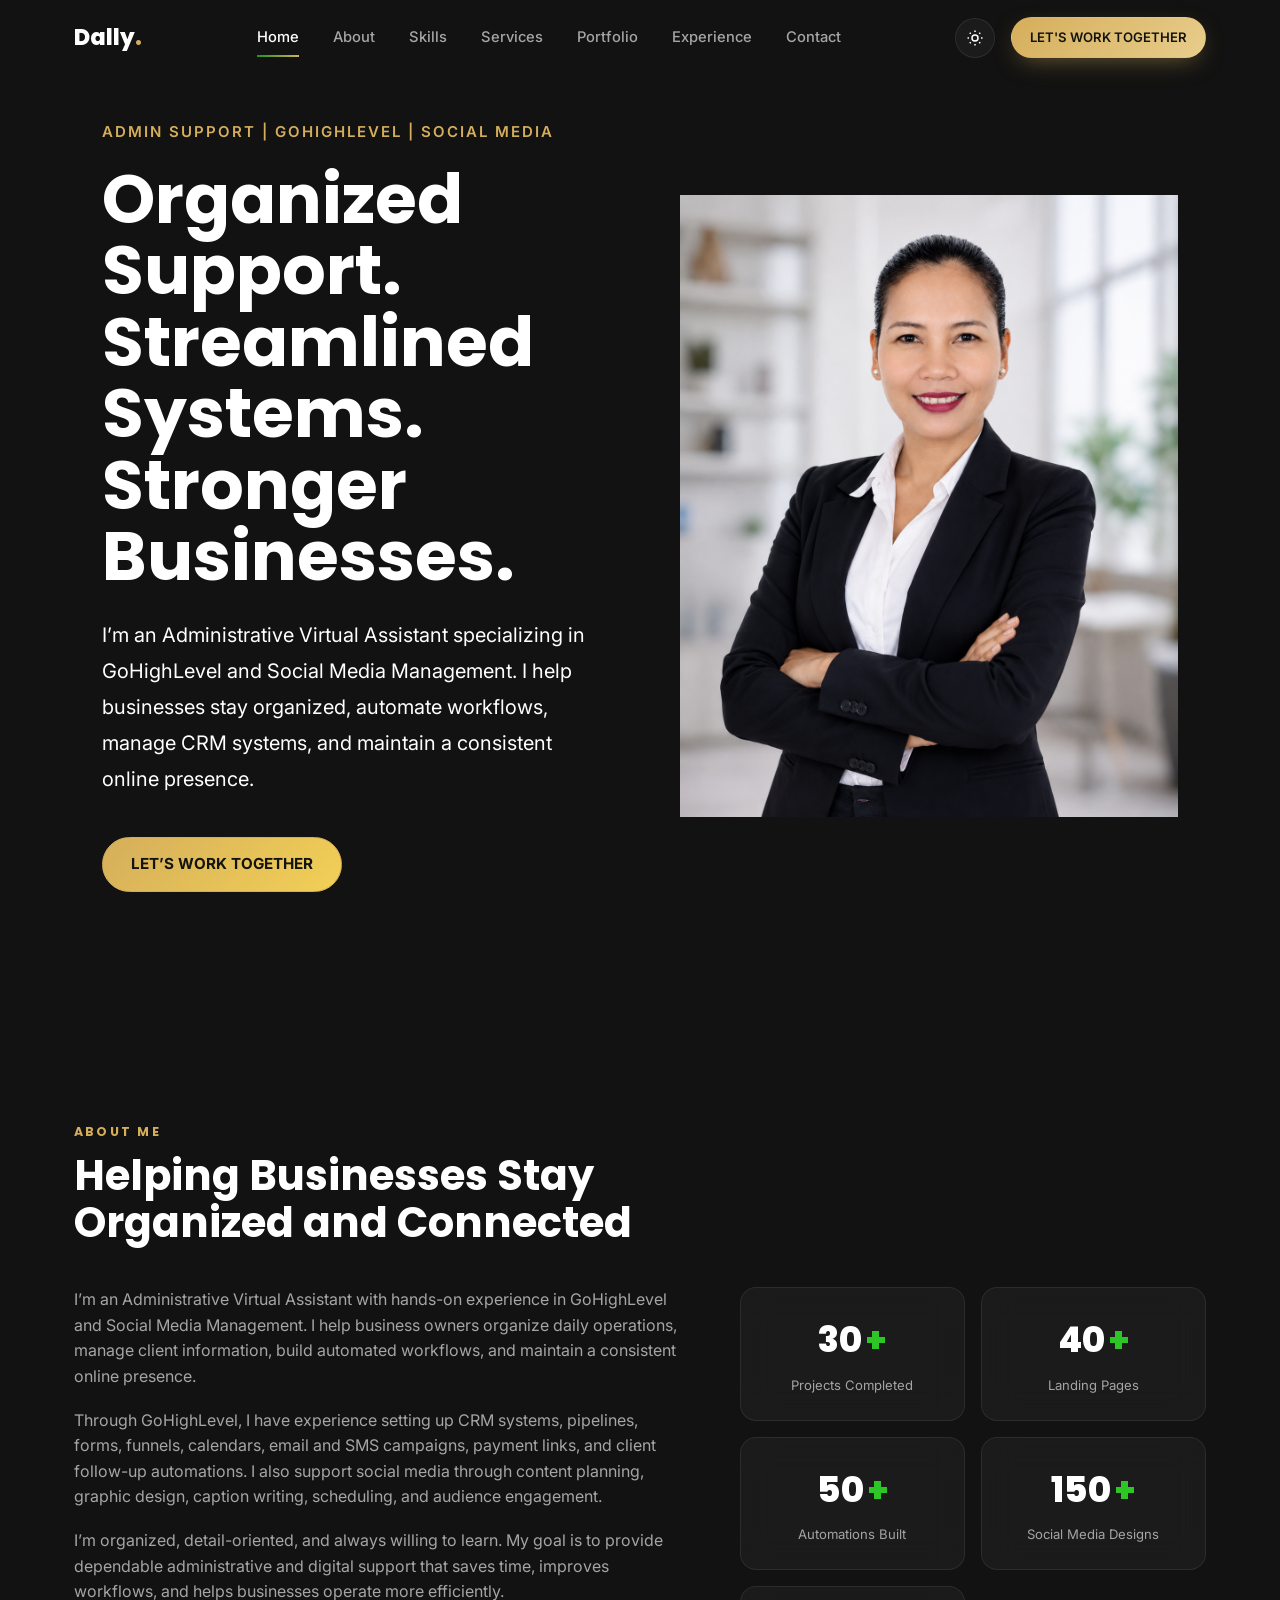
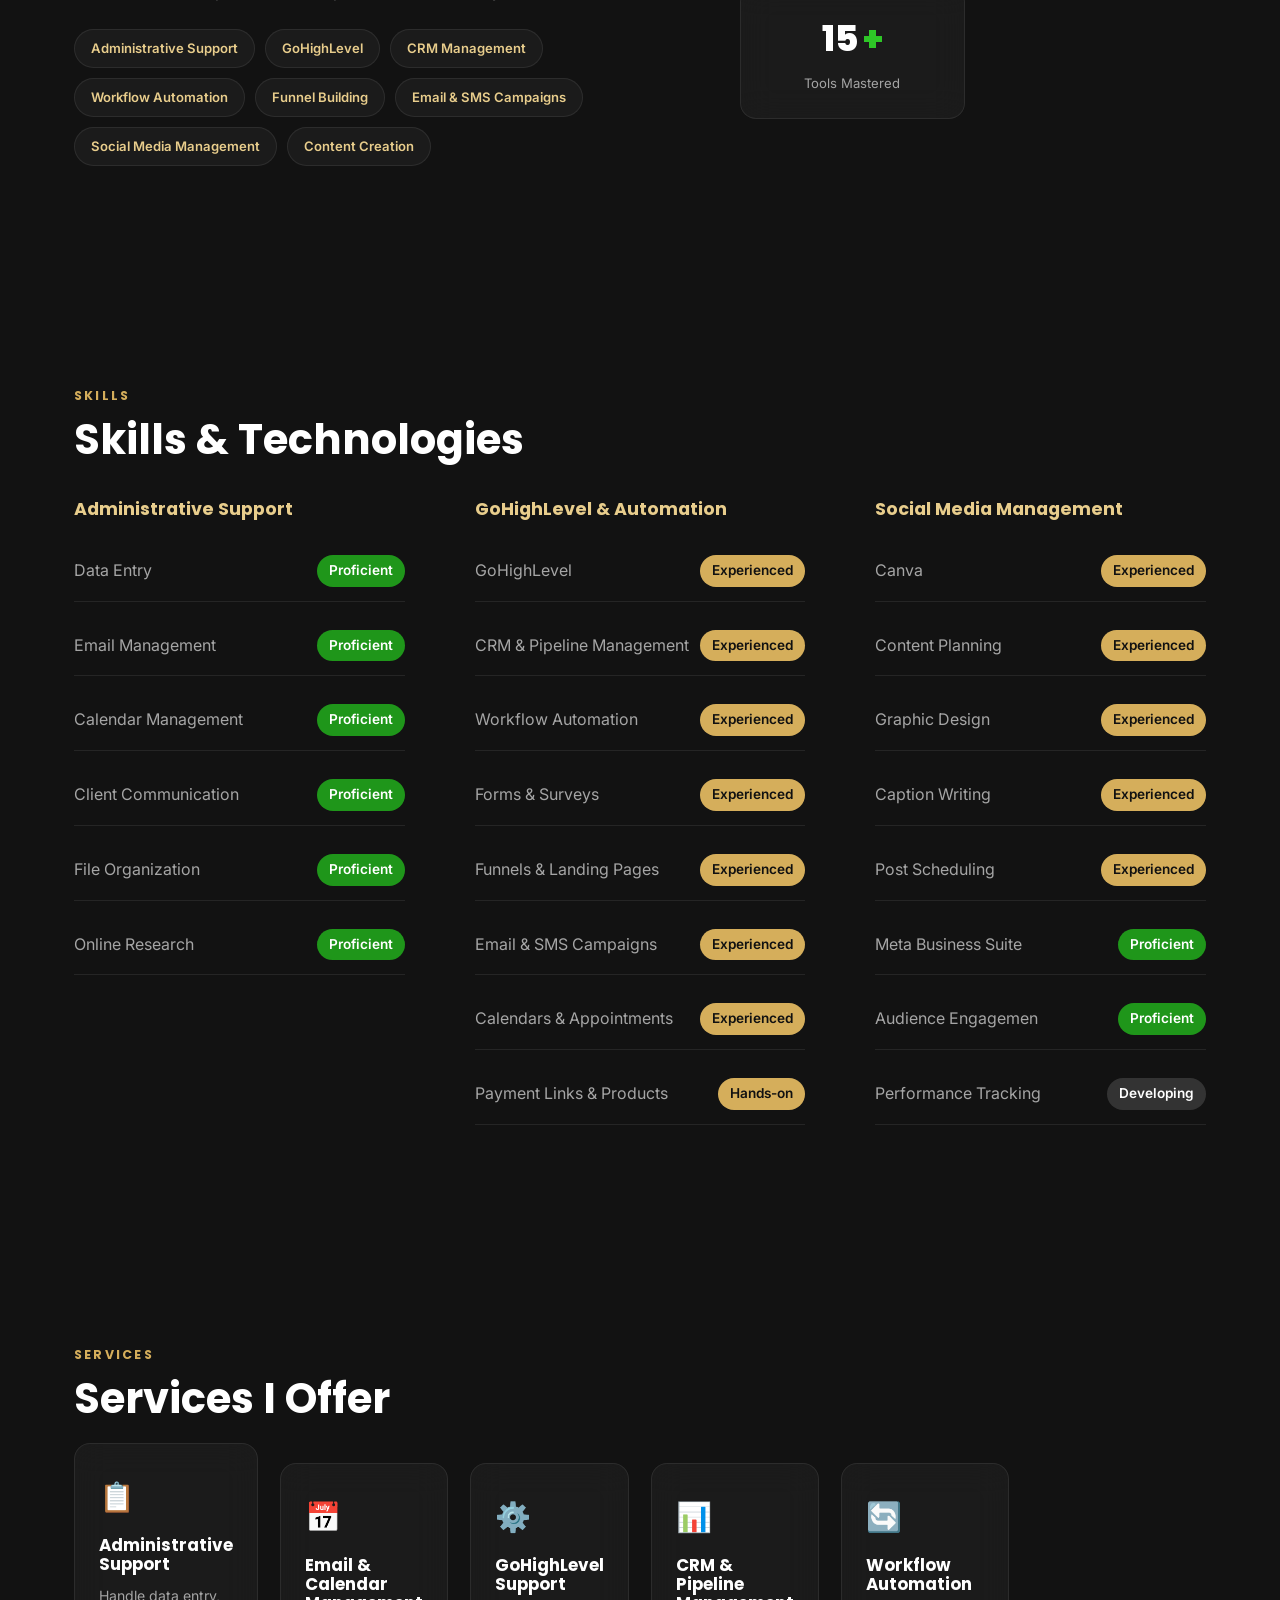
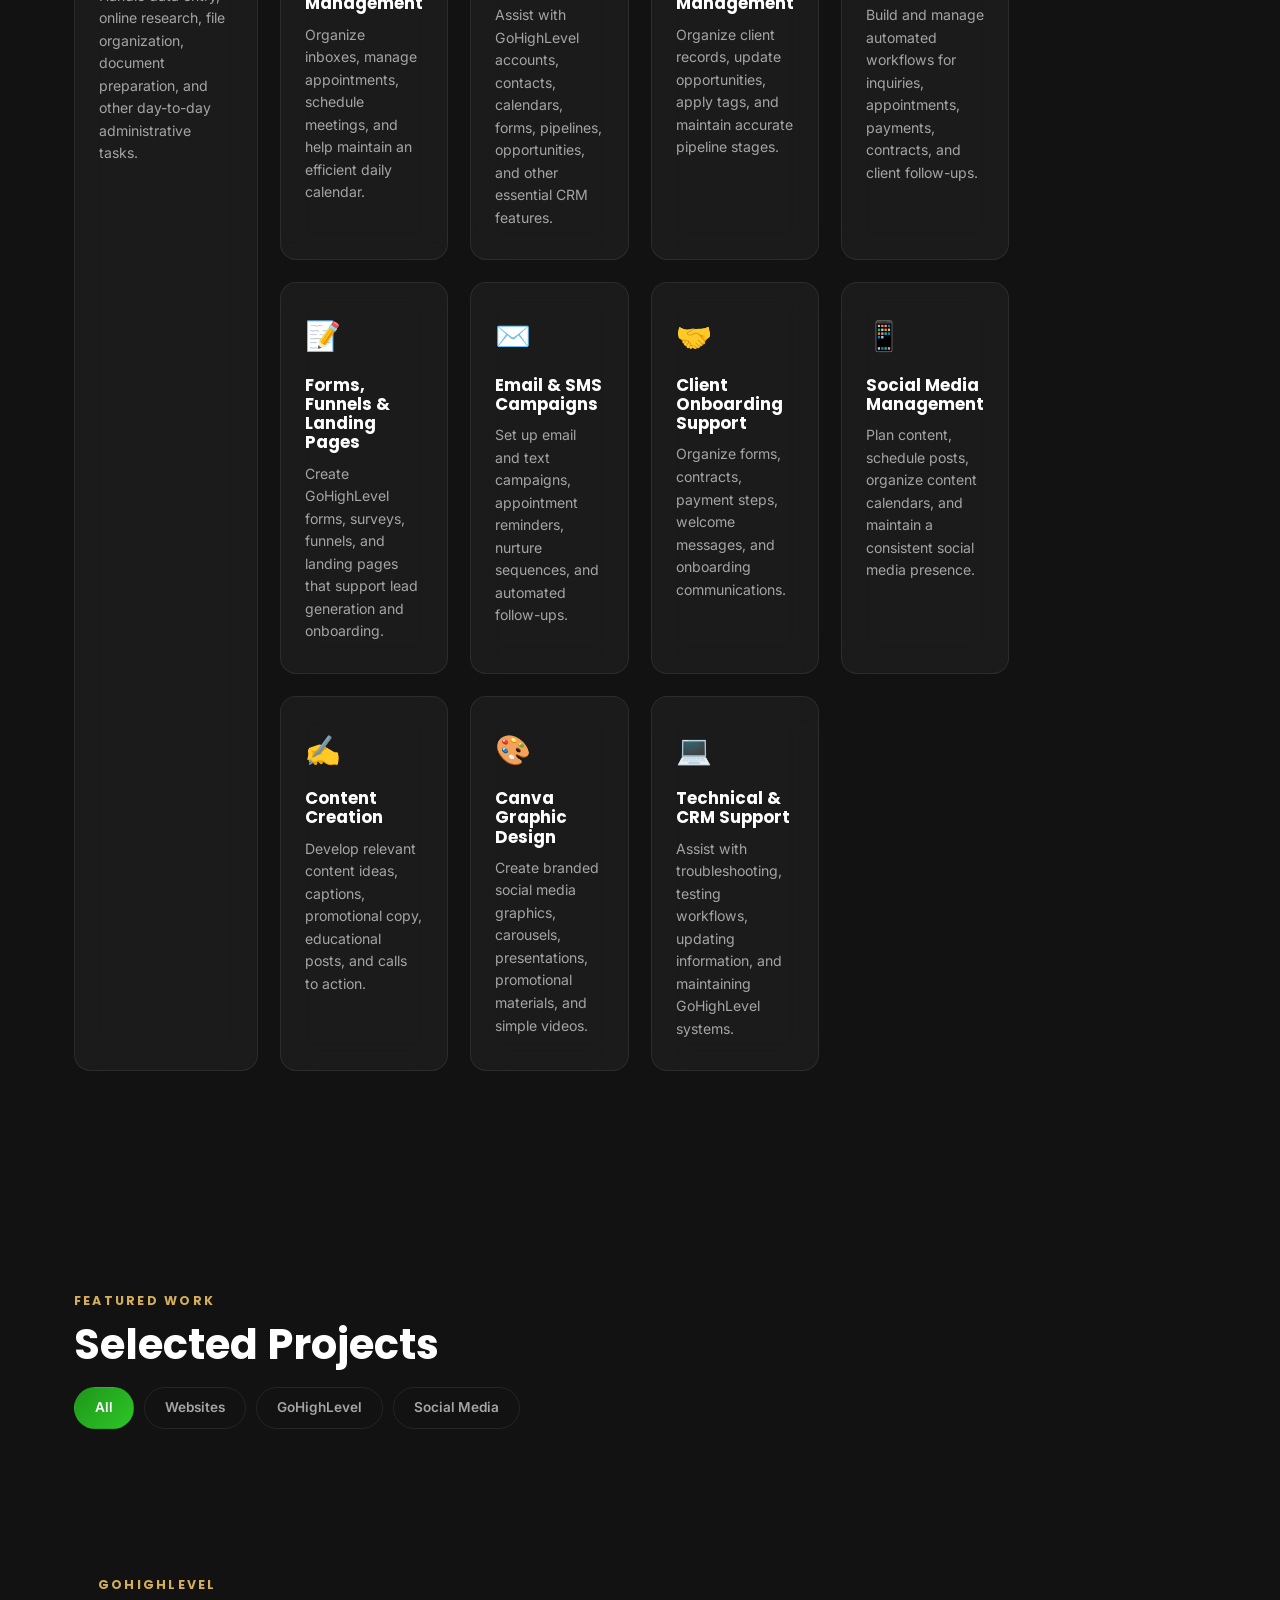
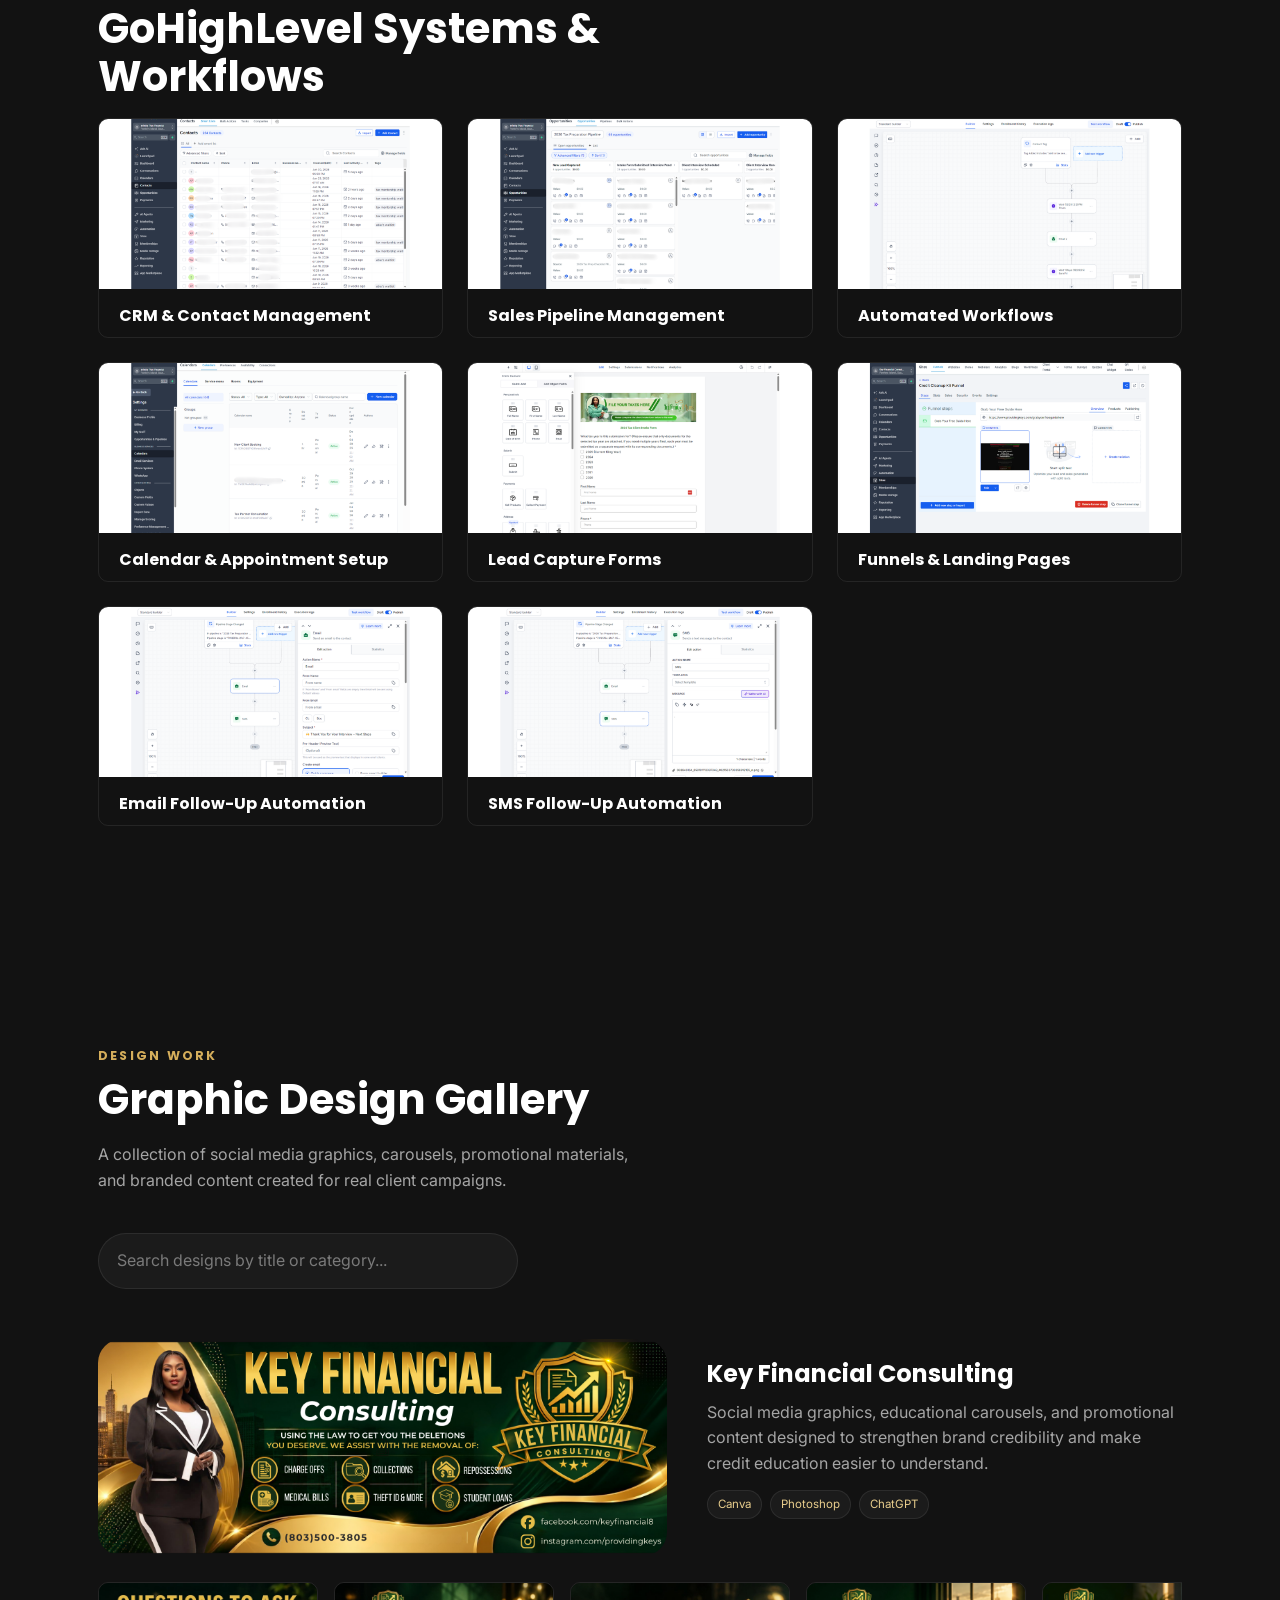
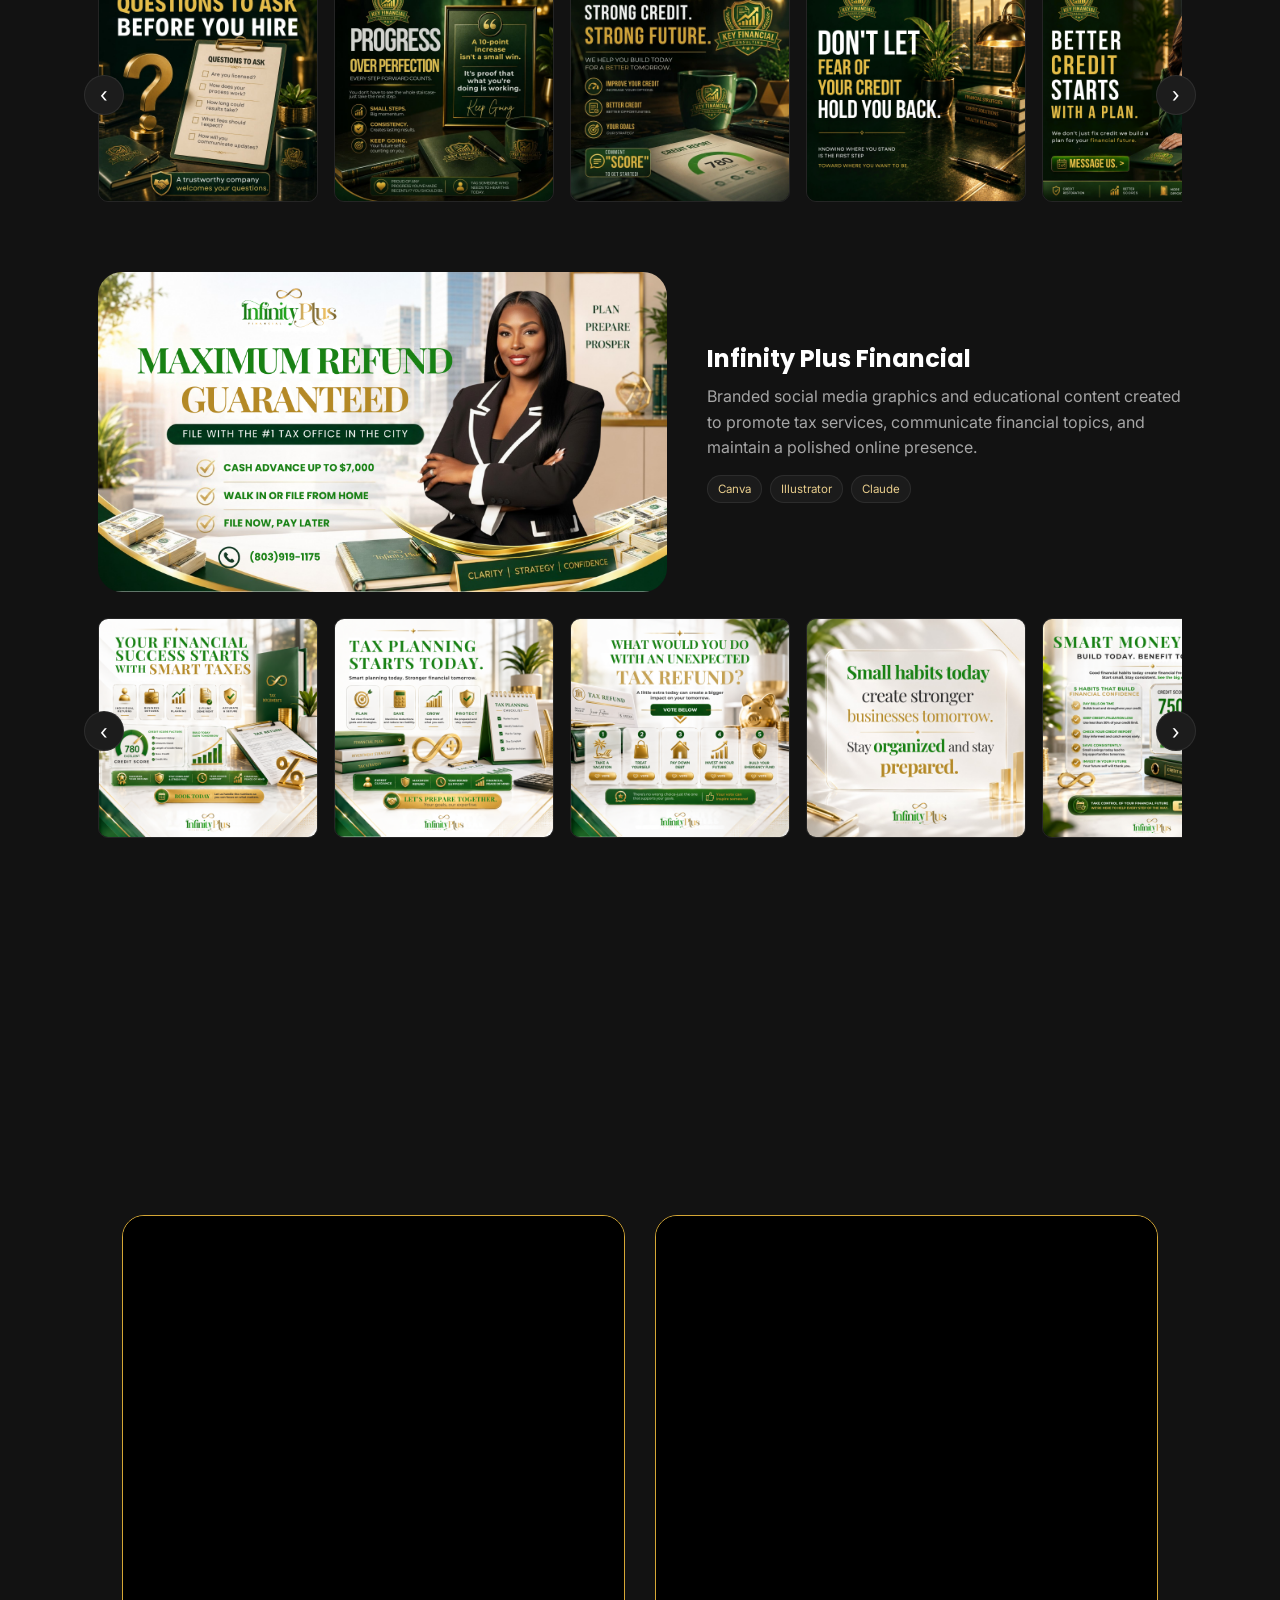
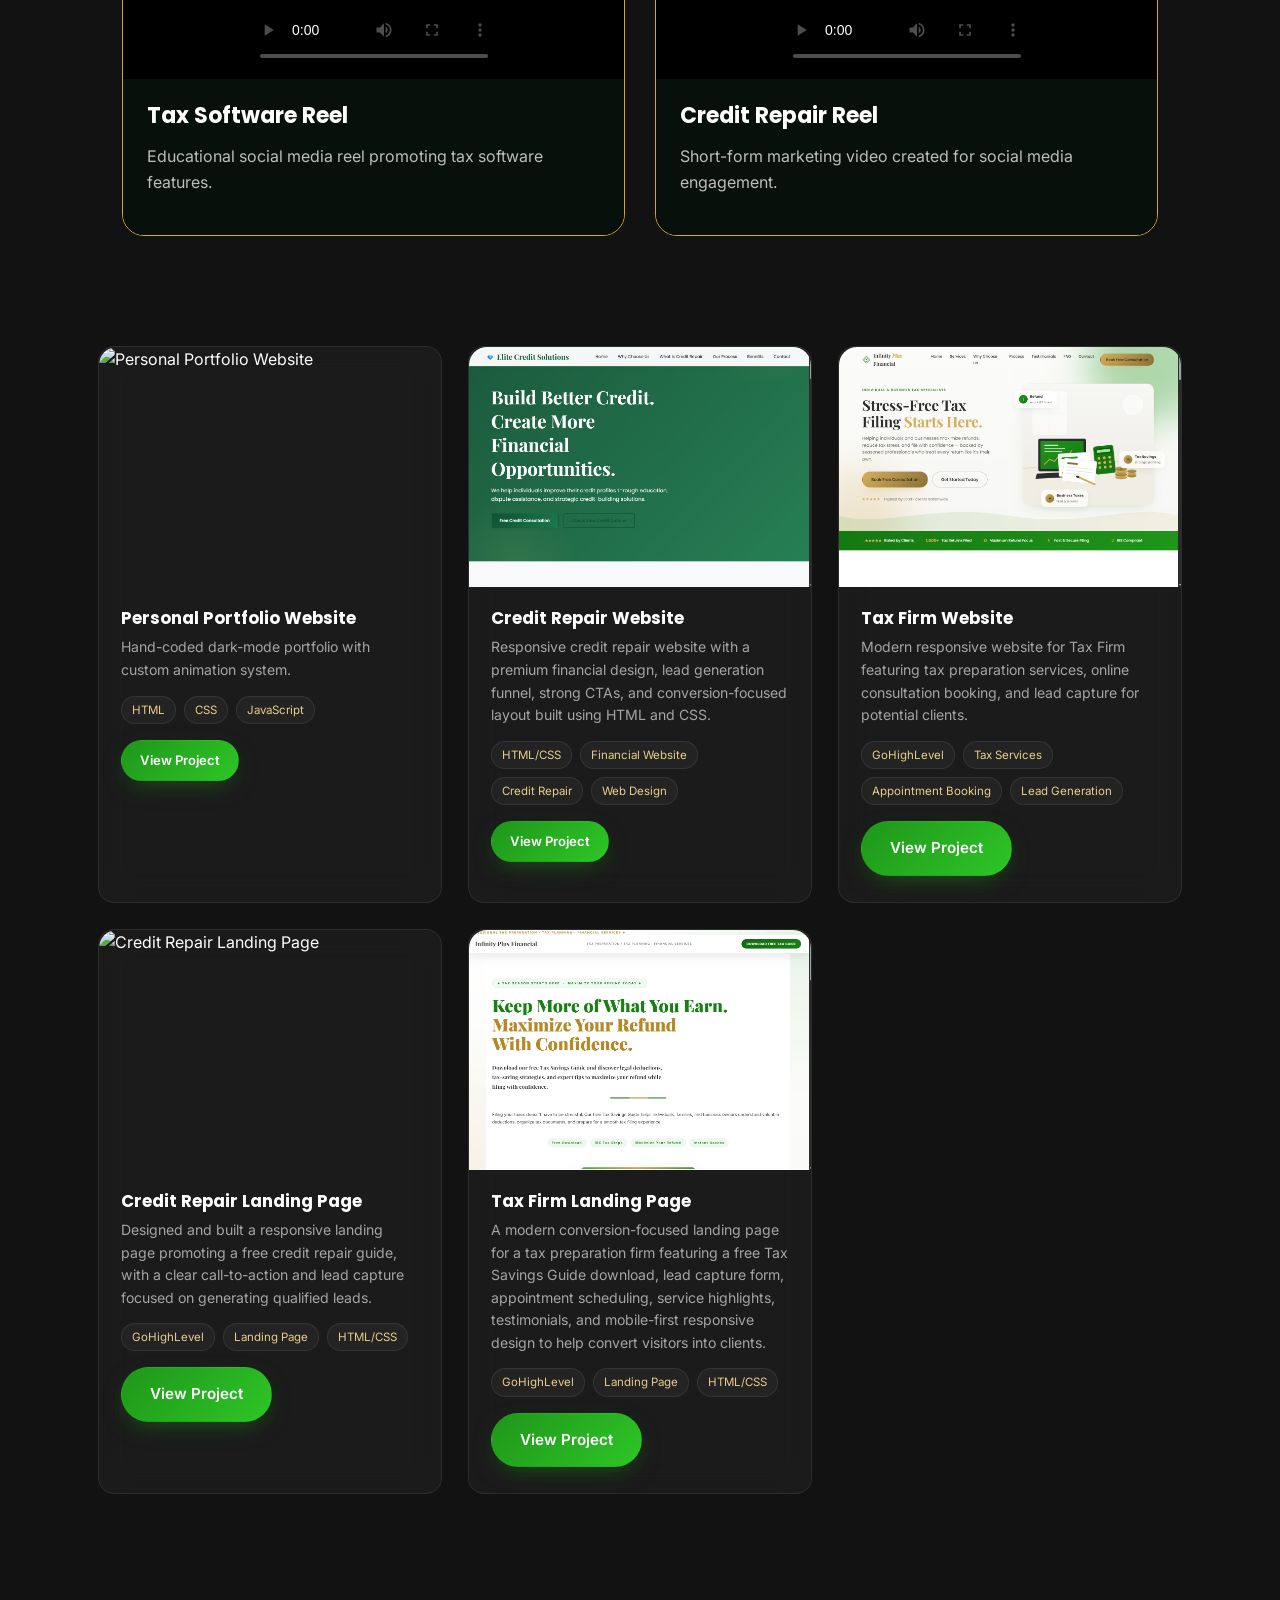
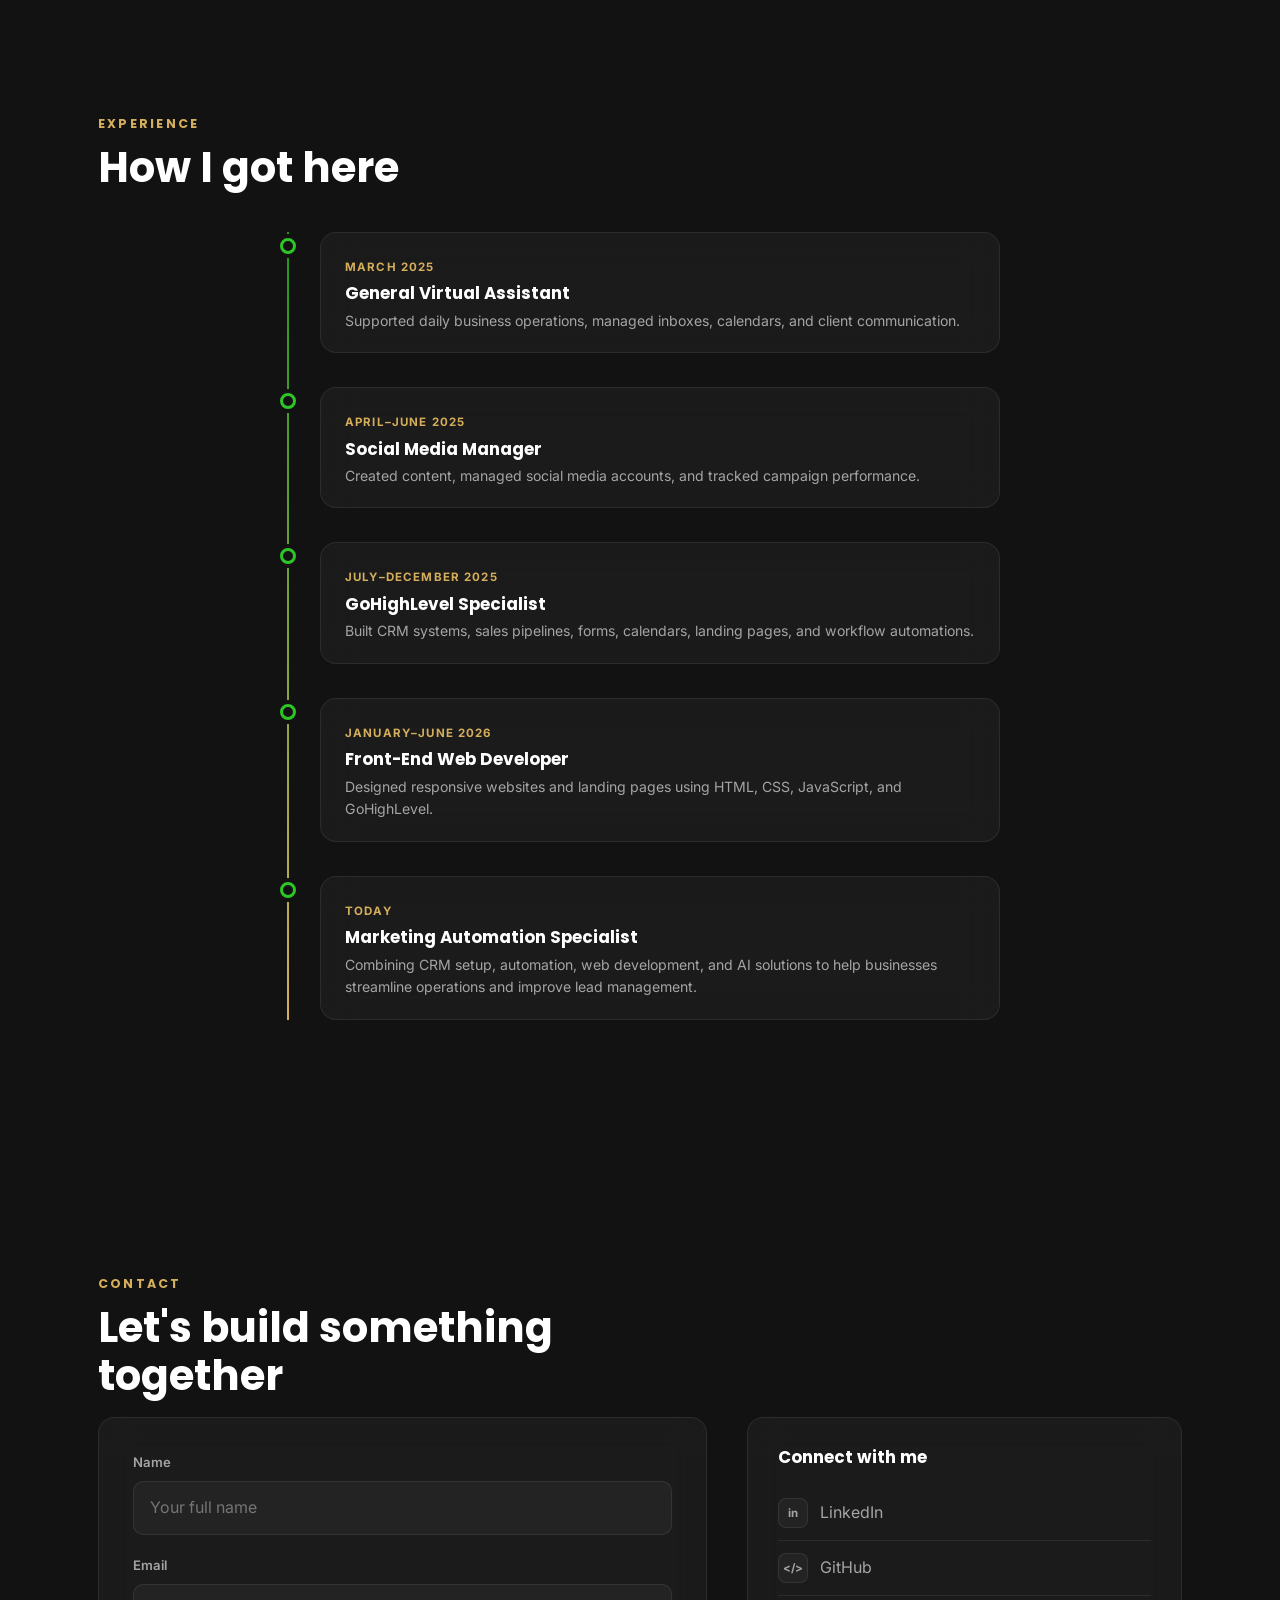
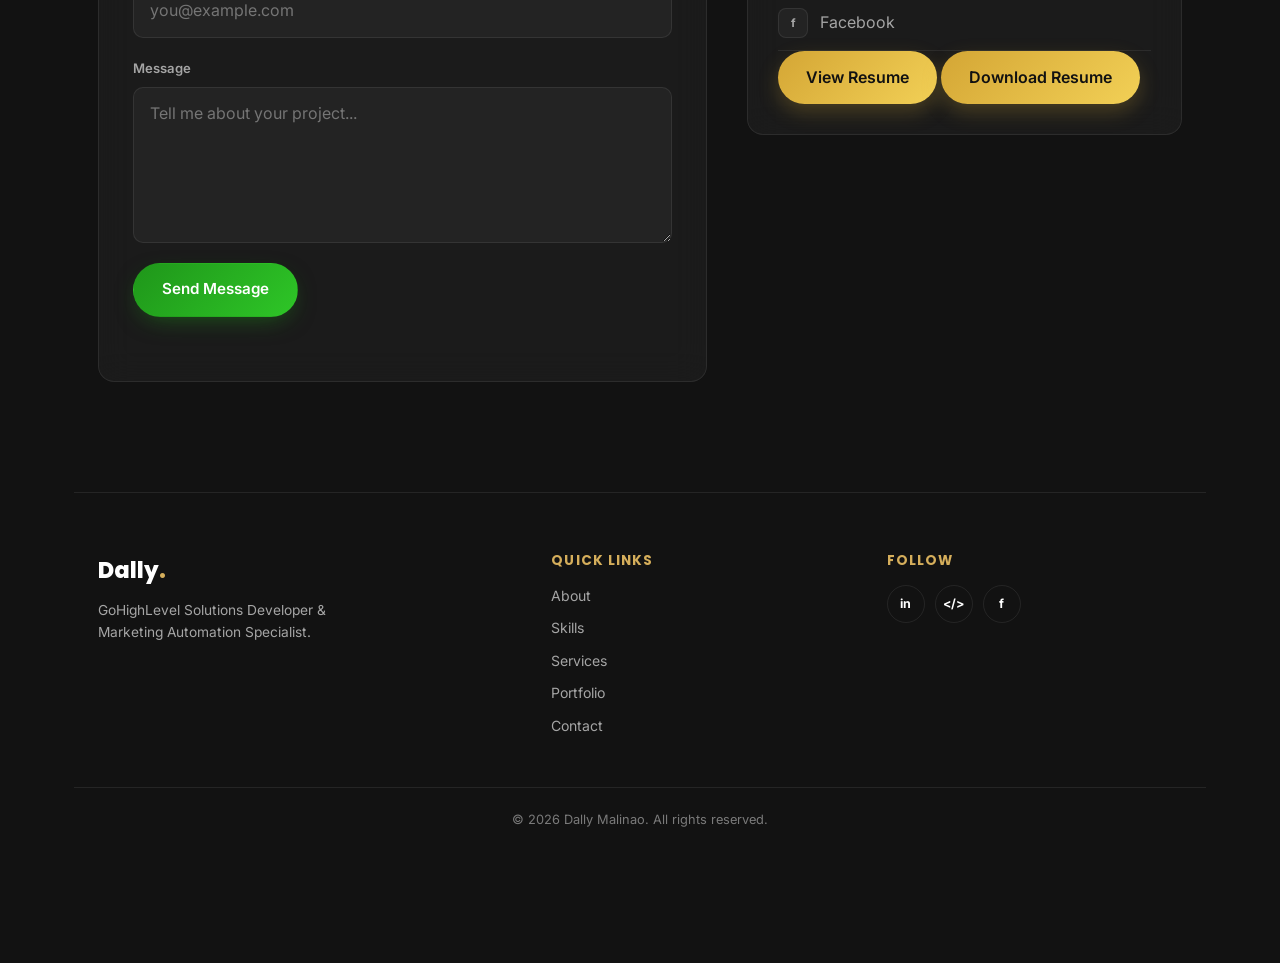
==== index.html @ 0eaddd74 "Update index.html" ====
<!DOCTYPE html>
<html lang="en">
<head>
<meta charset="UTF-8">
<meta name="viewport" content="width=device-width, initial-scale=1.0">
<title>Dally Malinao — GoHighLevel Solutions Developer &amp; Marketing Automation Specialist</title>
<meta name="description" content="Dally Malinao is a GoHighLevel Solutions Developer, Marketing Automation Specialist, and Front-End Web Developer helping businesses automate, scale, and grow.">
<meta name="theme-color" content="#121212">

<!-- Fonts -->
<link rel="preconnect" href="https://fonts.googleapis.com">
<link rel="preconnect" href="https://fonts.gstatic.com" crossorigin>
<link href="https://fonts.googleapis.com/css2?family=Poppins:wght@600;700;800&family=Inter:wght@400;500;600;700&display=swap" rel="stylesheet">

<link rel="stylesheet" href="style.css">
</head>
<body>

<!-- Scroll progress bar -->
<div class="scroll-progress" id="scrollProgress"></div>

<!-- ============ NAVBAR ============ -->
<header class="navbar" id="navbar">
  <div class="navbar__inner">
    <a href="#home" class="navbar__logo">Dally<span>.</span></a>

    <nav class="navbar__nav" id="navMenu">
      <a href="#home" class="nav-link active" data-section="home">Home</a>
      <a href="#about" class="nav-link" data-section="about">About</a>
      <a href="#skills" class="nav-link" data-section="skills">Skills</a>
      <a href="#services" class="nav-link" data-section="services">Services</a>
      <a href="#portfolio" class="nav-link" data-section="portfolio">Portfolio</a>
      <a href="#experience" class="nav-link" data-section="experience">Experience</a>
      <a href="#contact" class="nav-link" data-section="contact">Contact</a>
    </nav>

    <div class="navbar__actions">
      <button class="theme-toggle" id="themeToggle" aria-label="Toggle light and dark mode">
        <svg class="icon-sun" viewBox="0 0 24 24" fill="none" stroke="currentColor" stroke-width="2"><circle cx="12" cy="12" r="4"/><path d="M12 2v2M12 20v2M4.93 4.93l1.41 1.41M17.66 17.66l1.41 1.41M2 12h2M20 12h2M6.34 17.66l-1.41 1.41M19.07 4.93l-1.41 1.41"/></svg>
        <svg class="icon-moon" viewBox="0 0 24 24" fill="none" stroke="currentColor" stroke-width="2"><path d="M21 12.79A9 9 0 1 1 11.21 3 7 7 0 0 0 21 12.79z"/></svg>
      </button>
      <a href="#contact" class="btn btn--gold btn--sm">LET'S WORK TOGETHER</a>
      <button class="hamburger" id="hamburger" aria-label="Open menu">
        <span></span><span></span><span></span>
      </button>
    </div>
  </div>
</header>

<!-- ============ HERO ============ -->
<section class="hero" id="home">

    <div class="hero-content">

        <!-- LEFT -->
        <div class="hero-text">

            <span class="hero-tag">
                ADMIN SUPPORT | GOHIGHLEVEL | SOCIAL MEDIA
            </span>

            <h1>
                Organized Support.<br>
                Streamlined Systems.<br>
                <span class="gold">Stronger Businesses.</span>
            </h1>

            <p>
                I’m an Administrative Virtual Assistant specializing in GoHighLevel and Social Media Management. I help businesses stay organized, automate workflows, manage CRM systems, and maintain a consistent online presence.
            </p>

            <a href="#contact" class="btn btn-gold">LET’S WORK TOGETHER</a>

        </div>

        <!-- RIGHT -->
        <div class="hero-image">

            <img src="my photo.png" alt="Dally Malinao">

        </div>

    </div>

</section>

<!-- ============ ABOUT ============ -->
<section class="about" id="about">
  <div class="container">
    <p class="section-eyebrow reveal-up">About Me</p>
    <h2 class="section-title reveal-up">Helping Businesses Stay
Organized and Connected</h2>

    <div class="about__grid">
      <div class="about__text reveal-up">
        <p>I’m an Administrative Virtual Assistant with hands-on experience in GoHighLevel and Social Media Management. I help business owners organize daily operations, manage client information, build automated workflows, and maintain a consistent online presence.</p>
        <p>Through GoHighLevel, I have experience setting up CRM systems, pipelines, forms, funnels, calendars, email and SMS campaigns, payment links, and client follow-up automations. I also support social media through content planning, graphic design, caption writing, scheduling, and audience engagement.</p>
        <p>I’m organized, detail-oriented, and always willing to learn. My goal is to provide dependable administrative and digital support that saves time, improves workflows, and helps businesses operate more efficiently.</p>

        <ul class="about__chips">
          <li>Administrative Support</li>
          <li>GoHighLevel</li>
          <li>CRM Management</li>
          <li>Workflow Automation</li>
          <li>Funnel Building</li>
          <li>Email & SMS Campaigns</li>
          <li>Social Media Management</li>
          <li>Content Creation</li>
        </ul>
      </div>

      <div class="about__stats reveal-up">
        <div class="stat-card glass">
          <span class="stat-num" data-count="30">0</span>
          <span class="stat-suffix">+</span>
          <p class="stat-label">Projects Completed</p>
        </div>
        <div class="stat-card glass">
          <span class="stat-num" data-count="40">0</span>
          <span class="stat-suffix">+</span>
          <p class="stat-label">Landing Pages</p>
        </div>
        <div class="stat-card glass">
          <span class="stat-num" data-count="50">0</span>
          <span class="stat-suffix">+</span>
          <p class="stat-label">Automations Built</p>
        </div>
        <div class="stat-card glass">
          <span class="stat-num" data-count="150">0</span>
          <span class="stat-suffix">+</span>
          <p class="stat-label">Social Media Designs</p>
        </div>
        <div class="stat-card glass">
          <span class="stat-num" data-count="15">0</span>
          <span class="stat-suffix">+</span>
          <p class="stat-label">Tools Mastered</p>
        </div>
      </div>
    </div>
  </div>
</section>

<!-- ============ SKILLS ============ -->
<section class="skills" id="skills">
  <div class="container">
    <p class="section-eyebrow reveal-up">Skills</p>
    <h2 class="section-title reveal-up">Skills & Technologies</h2>

    <div class="skills__columns">

    <div class="skills__col reveal-up">
    <h3 class="skills__col-title">Administrative Support</h3>

    <div class="skill-bars">

        <div class="skill-item">
            <span>Data Entry</span>
            <span class="skill-level advanced">Proficient</span>
        </div>

        <div class="skill-item">
            <span>Email Management</span>
            <span class="skill-level advanced">Proficient</span>
        </div>

        <div class="skill-item">
            <span>Calendar Management</span>
            <span class="skill-level advanced">Proficient</span>
        </div>

        <div class="skill-item">
            <span>Client Communication</span>
            <span class="skill-level advanced">Proficient</span>
        </div>

        <div class="skill-item">
            <span>File Organization</span>
            <span class="skill-level advanced">Proficient</span>
        </div>

        <div class="skill-item">
            <span>Online Research</span>
            <span class="skill-level advanced">Proficient</span>
        </div>

    </div>
</div>


      <div class="skills__col reveal-up">
    <h3 class="skills__col-title">GoHighLevel &amp; Automation</h3>

    <div class="skill-bars">

        <div class="skill-item">
            <span>GoHighLevel</span>
            <span class="skill-level intermediate">Experienced</span>
        </div>

        <div class="skill-item">
            <span>CRM & Pipeline Management</span>
            <span class="skill-level intermediate">Experienced</span>
        </div>

        <div class="skill-item">
            <span>Workflow Automation</span>
            <span class="skill-level intermediate">Experienced</span>
        </div>

        <div class="skill-item">
            <span>Forms & Surveys</span>
            <span class="skill-level intermediate">Experienced</span>
        </div>

        <div class="skill-item">
            <span>Funnels & Landing Pages</span>
            <span class="skill-level intermediate">Experienced</span>
        </div>

        <div class="skill-item">
            <span>Email & SMS Campaigns</span>
            <span class="skill-level intermediate">Experienced</span>
        </div>
      <div class="skill-item">
            <span>Calendars & Appointments</span>
            <span class="skill-level intermediate">Experienced</span>
        </div>
      <div class="skill-item">
            <span>Payment Links & Products</span>
            <span class="skill-level intermediate">Hands-on</span>
        </div>

    </div>
</div>

      <div class="skills__col reveal-up">
    <h3 class="skills__col-title">Social Media Management</h3>

    <div class="skill-bars">

        <div class="skill-item">
            <span>Canva</span>
            <span class="skill-level intermediate">Experienced</span>
        </div>

        <div class="skill-item">
            <span>Content Planning</span>
            <span class="skill-level intermediate">Experienced</span>
        </div>

        <div class="skill-item">
            <span>Graphic Design</span>
            <span class="skill-level intermediate">Experienced</span>
        </div>

        <div class="skill-item">
            <span>Caption Writing</span>
            <span class="skill-level intermediate">Experienced</span>
        </div>
      <div class="skill-item">
            <span>Post Scheduling</span>
            <span class="skill-level intermediate">Experienced</span>
        </div>
      <div class="skill-item">
            <span>Meta Business Suite</span>
            <span class="skill-level advanced">Proficient</span>
        </div>
      <div class="skill-item">
            <span>Audience Engagemen</span>
            <span class="skill-level advanced">Proficient</span>
        </div>
      <div class="skill-item">
            <span>Performance Tracking</span>
            <span class="skill-level learning">Developing</span>
        </div>

    </div>
</div>
</section>

<!-- ============ SERVICES ============ -->
<section class="services" id="services">
  <div class="container">
    <p class="section-eyebrow reveal-up">Services</p>
    <h2 class="section-title reveal-up">Services I Offer</h2>

    <div class="services__grid">
      <div class="service-card glass reveal-up">
        <div class="service-card__icon">📋</div>
        <h3>Administrative Support</h3>
        <p>Handle data entry, online research, file organization, document preparation, and other day-to-day administrative tasks.</p>
      </div>
      <div class="services__grid">
      <div class="service-card glass reveal-up">
        <div class="service-card__icon">📅</div>
        <h3>Email & Calendar Management</h3>
        <p>Organize inboxes, manage appointments, schedule meetings, and help maintain an efficient daily calendar.</p>
      </div>
      <div class="service-card glass reveal-up">
        <div class="service-card__icon">⚙️</div>
        <h3>GoHighLevel Support</h3>
        <p>Assist with GoHighLevel accounts, contacts, calendars, forms, pipelines, opportunities, and other essential CRM features.</p>
      </div>
      <div class="service-card glass reveal-up">
        <div class="service-card__icon">📊</div>
        <h3>CRM & Pipeline Management</h3>
        <p>Organize client records, update opportunities, apply tags, and maintain accurate pipeline stages.</p>
      </div>
      <div class="service-card glass reveal-up">
        <div class="service-card__icon">🔄</div>
        <h3>Workflow Automation</h3>
        <p>Build and manage automated workflows for inquiries, appointments, payments, contracts, and client follow-ups.</p>
      </div>
      <div class="service-card glass reveal-up">
        <div class="service-card__icon">📝</div>
        <h3>Forms, Funnels & Landing Pages</h3>
        <p>Create GoHighLevel forms, surveys, funnels, and landing pages that support lead generation and onboarding.</p>
      </div>
      <div class="service-card glass reveal-up">
        <div class="service-card__icon">✉️</div>
        <h3>Email & SMS Campaigns</h3>
        <p>Set up email and text campaigns, appointment reminders, nurture sequences, and automated follow-ups.</p>
      </div>
      <div class="service-card glass reveal-up">
        <div class="service-card__icon">🤝</div>
        <h3>Client Onboarding Support</h3>
        <p>Organize forms, contracts, payment steps, welcome messages, and onboarding communications.</p>
      </div>
      <div class="service-card glass reveal-up">
        <div class="service-card__icon">📱</div>
        <h3>Social Media Management</h3>
        <p>Plan content, schedule posts, organize content calendars, and maintain a consistent social media presence.</p>
      </div>
      <div class="service-card glass reveal-up">
        <div class="service-card__icon">✍️</div>
        <h3>Content Creation</h3>
        <p>Develop relevant content ideas, captions, promotional copy, educational posts, and calls to action.</p>
      </div>
      <div class="service-card glass reveal-up">
        <div class="service-card__icon">🎨</div>
        <h3>Canva Graphic Design</h3>
        <p>Create branded social media graphics, carousels, presentations, promotional materials, and simple videos.</p>
      </div>
      <div class="service-card glass reveal-up">
        <div class="service-card__icon">💻</div>
        <h3>Technical & CRM Support</h3>
        <p>Assist with troubleshooting, testing workflows, updating information, and maintaining GoHighLevel systems.</p>
      </div>
  
    </div>
  </div>
</section>

<!-- ============ FEATURED PORTFOLIO ============ -->
<section class="portfolio" id="portfolio">
  <div class="container">
    <p class="section-eyebrow reveal-up">Featured Work</p>
    <h2 class="section-title reveal-up">Selected Projects</h2>

    <div class="portfolio__filters reveal-up">
    <button class="filter-btn active"
            onclick="document.getElementById('portfolio').scrollIntoView({ behavior: 'smooth' })">
        All
    </button>

    <button class="filter-btn"
            onclick="document.getElementById('website-projects').scrollIntoView({ behavior: 'smooth' })">
        Websites
    </button>

    <button class="filter-btn"
            onclick="document.getElementById('ghl-projects').scrollIntoView({ behavior: 'smooth' })">
        GoHighLevel
    </button>

    <button class="filter-btn"
            onclick="document.getElementById('social-media-projects').scrollIntoView({ behavior: 'smooth' })">
        Social Media
    </button>
</div>

    <!-- ============ GOHIGHLEVEL PROJECTS ============ -->
<section class="ghl-projects" id="ghl-projects">
  <div class="container">
    <p class="section-eyebrow reveal-up">GoHighLevel</p>
    <h2 class="section-title reveal-up">GoHighLevel Systems & Workflows</h2>

    <div class="ghl-grid">
      <div class="ghl-card gallery-item reveal-up"
     data-title="CRM Setup"
     data-category="GoHighLevel Project"
     data-desc="Custom fields, tags, and contact structure built around each client's sales process."
     data-tools="GoHighLevel">
        <img src="CRM Setup.png" alt="CRM setup screenshot" loading="lazy">
        <h3>CRM & Contact Management</h3>
        <p>Organized contacts with custom fields, tags, smart lists, and pipelines tailored to each client's business process.</p>
      </div>
      <div class="ghl-card gallery-item reveal-up"
     data-title="Pipeline Creation"
     data-category="GoHighLevel Project"
     data-desc="Multi-stage pipelines that mirror the real journey from lead to closed deal."
     data-tools="GoHighLevel">
        <img src="Pipeline Creation.png" alt="Pipeline creation screenshot" loading="lazy">
        <h3>Sales Pipeline Management</h3>
        <p>Built custom sales pipelines that track leads from first contact to closed deals with clear stages and automation.</p>
      </div>
      <div class="ghl-card gallery-item reveal-up"
     data-title="Workflow Automation"
     data-category="GoHighLevel Project"
     data-desc="Trigger-based workflows that tag, notify, and route leads without manual work."
     data-tools="GoHighLevel">
        <img src="Workflow Automation.png" alt="Workflow automation screenshot" loading="lazy">
        <h3>Automated Workflows</h3>
        <p>Designed automated workflows for lead nurturing, appointment reminders, follow-ups, tagging, and internal notifications.</p>
      </div>
      <div class="ghl-card gallery-item reveal-up"
     data-title="Calendars"
     data-category="GoHighLevel Project"
     data-desc="Booking calendars with buffer rules, reminders, and round-robin assignment."
     data-tools="GoHighLevel">
        <img src="Calendars.png" alt="Calendar setup screenshot" loading="lazy">
        <h3>Calendar & Appointment Setup</h3>
        <p>Configured booking calendars with availability rules, buffer times, reminders, and round-robin scheduling.</p>
      </div>
      <div class="ghl-card gallery-item reveal-up"
     data-title="Forms"
     data-category="GoHighLevel Project"
     data-desc="Conditional-logic forms that route submissions straight into the right pipeline."
     data-tools="GoHighLevel">
        <img src="Forms.png" alt="Forms screenshot" loading="lazy">
        <h3>Lead Capture Forms</h3>
        <p>Created smart forms with conditional logic that automatically route leads into the correct workflows and pipelines.</p>
      </div>
      <div class="ghl-card gallery-item reveal-up"
     data-title="Landing Pages"
     data-category="GoHighLevel Project"
     data-desc="Conversion-focused pages built inside GoHighLevel's page builder."
     data-tools="GoHighLevel">
        <img src="Landing Pages.png" alt="Landing page screenshot" loading="lazy">
        <h3>Funnels & Landing Pages</h3>
        <p>Designed high-converting landing pages integrated with forms, calendars, and automated follow-up sequences.</p>
      </div>
      <div class="ghl-card gallery-item reveal-up"
     data-title="Email Automation"
     data-category="GoHighLevel Project"
     data-desc="Nurture and re-engagement sequences triggered by pipeline stage changes."
     data-tools="GoHighLevel">
        <img src="Email Automation.png" alt="Email automation screenshot" loading="lazy">
        <h3>Email Follow-Up Automation</h3>
        <p>Built automated email campaigns for lead nurturing, onboarding, follow-ups, and long-term customer engagement.</p>
      </div>
      <div class="ghl-card gallery-item reveal-up"
     data-title="SMS Automation"
     data-category="GoHighLevel Project"
     data-desc="Two-way text flows for reminders, confirmations, and quick re-engagement."
     data-tools="GoHighLevel">
        <img src="SMS Automation.png" alt="SMS automation screenshot" loading="lazy">
        <h3>SMS Follow-Up Automation</h3>
        <p>Implemented automated SMS reminders, confirmations, follow-ups, and two-way messaging to improve response rates.</p>
      </div>
      
    </div>
  </div>
</section>

    <!-- ============ GRAPHIC DESIGN GALLERY ============ -->
<section class="gallery" id="gallery">
  <div class="container">
    <p class="section-eyebrow reveal-up">Design Work</p>
    <h2 class="section-title reveal-up">Graphic Design Gallery</h2>
    <p class="section-sub reveal-up">A collection of social media graphics, carousels, promotional materials, and branded content created for real client campaigns.</p>

    <div class="gallery__search reveal-up">
      <input type="text" id="gallerySearch" placeholder="Search designs by title or category...">
    </div>

    <!-- Client: Key Financial Consulting -->
    <div class="client-block reveal-up" data-client="Key Financial Consulting">
      <div class="client-block__header">
        <div class="client-block__feature">
          <img src="Key.png" alt="Key Financial Consulting Credit Repair Banner" loading="lazy">
        </div>
        <div class="client-block__info">
          <h3>Key Financial Consulting</h3>
          <p>Social media graphics, educational carousels, and promotional content designed to strengthen brand credibility and make credit education easier to understand.</p>
          <span class="tag-list"><span>Canva</span><span>Photoshop</span><span>ChatGPT</span></span>
        </div>
      </div>
      <div class="client-slider" data-client-track>
        <button class="slider-arrow slider-arrow--left" aria-label="Scroll left">‹</button>
        <div class="slider-track">
          <!-- 6 gallery items -->
          <div class="gallery-item" data-title="Questions to Ask Before Hiring a Credit Repair Company" data-category="Instagram Carousel" data-desc="Educational carousel that helps potential clients understand what to look for before choosing a credit repair company.">
            <img src="image key photo1.jpg" alt="Questions to Ask Before Hiring a Credit Repair Company" loading="lazy">
          </div>
          <div class="gallery-item" data-title="Progress Over Perfection" data-category="Instagram Quote Post" data-desc="Motivational branded quote encouraging consistency and long-term financial growth." data-tools="Canva">
            <img src="image key photo2.jpg" alt="Progress Over Perfection of a Credit Repair" loading="lazy">
          </div>
          <div class="gallery-item" data-title="Strong Credit. Strong Future." data-category="Facebook Post" data-desc="Promotional graphic highlighting how strong credit creates better financial opportunities." data-tools="Canva">
            <img src="image keyphoto3.jpg" alt="Strong Credit Strong Future" loading="lazy">
          </div>
          <div class="gallery-item" data-title="Don't Let Fear of Your Credit Hold You Back" data-desc="Inspirational post encouraging people to take the first step toward improving their credit." data-tools="Canva">
            <img src="image key photo4.png" alt="Don't Let Fear of your Credit Hold You Back" loading="lazy">
          </div>
          <div class="gallery-item" data-title="Better Credit Starts with a Plan" data-category="Promotional Advertisement" data-desc="Professional marketing graphic promoting personalized credit repair solutions." data-tools="Canva">
            <img src="image key photo5.png" alt="Better Credit Starts with a Plan" loading="lazy">
          </div>
          <div class="gallery-item" data-title="If Your Credit Score Improved Today, What Goal Would You Chase First?" data-category="Engagement Post" data-desc="Interactive social media post designed to increase audience engagement through comments." data-tools="Canva, Photoshop">
            <img src="image key photo6.png" alt="If Your Credit Score Improved Today, What Goal Would You Chase First" loading="lazy">
          </div>
        </div>
        <button class="slider-arrow slider-arrow--right" aria-label="Scroll right">›</button>
      </div>
    </div>

    <!-- Client: Infinity Plus Financial -->
    <div class="client-block reveal-up" data-client="Infinity Plus Financial">
      <div class="client-block__header">
        <div class="client-block__feature">
          <img src="MAXIMUM REFUND GUARANTEED.png" alt="Infinity Plus Financial Tax Firm Banner" loading="lazy">
        </div>
        <div class="client-block__info">
          <h3>Infinity Plus Financial</h3>
          <p>Branded social media graphics and educational content created to promote tax services, communicate financial topics, and maintain a polished online presence.</p>
          <span class="tag-list"><span>Canva</span><span>Illustrator</span><span>Claude</span></span>
        </div>
      </div>
      <div class="client-slider" data-client-track>
        <button class="slider-arrow slider-arrow--left" aria-label="Scroll left">‹</button>
        <div class="slider-track">
          <div class="gallery-item" data-title="Your Financial Success Starts With Smart Taxes" data-category="Social Media Graphic" data-desc="A premium promotional graphic highlighting the benefits of professional tax planning through clean visuals, financial icons, and strong brand messaging." data-tools="Canva">
            <img src="image infinity photo1.png" alt="Your Financial Success Starts With Smart Taxes" loading="lazy">
          </div>
          <div class="gallery-item" data-title="Tax Planning Starts Today" data-category="Social Media Graphic" data-desc="An educational post encouraging proactive tax planning by showcasing practical financial strategies and long-term money management." data-tools="Canva">
            <img src="image infinity photo2.png" alt="Tax Planning Starts Today" loading="lazy">
          </div>
          <div class="gallery-item" data-title="Unexpected Tax Refund Ideas" data-category="Educational Infographic" data-desc="An infographic presenting practical ways to maximize a tax refund through smart financial decisions, savings, investments, and debt reduction." data-tools="Canva">
            <img src="image infinity photo3.png" alt="What Would You Do In An Unexpected Tax Refund" loading="lazy">
          </div>
          <div class="gallery-item" data-title="Small Habits Build Strong Businesses" data-category="Motivational Graphic" data-desc="A motivational business graphic encouraging organization, consistency, and financial discipline for sustainable business growth." data-tools="Canva">
            <img src="image infinity photo4.png" alt="Quotes of the Day Post" loading="lazy">
          </div>
          <div class="gallery-item" data-title="Smart Money Habits" data-category="Educational Graphic" data-desc="A financial education graphic featuring simple daily money habits that help improve budgeting, saving, credit health, and long-term financial success." data-tools="Canva">
            <img src="image infinity photo5.png" alt="Smart Money Habits Build Today Benefit Tomorrow" loading="lazy">
          </div>
          <div class="gallery-item" data-title="More Deductions, More Freedom" data-category="Reel Cover" data-desc="Designed a premium reel cover that captures attention and encourages viewers to learn practical tax-saving tips for individuals and business owners." data-tools="Canva">
            <img src="image infinity photo6.jpg" alt="More Deductions More Freedom" loading="lazy">
          </div>
        </div>
        <button class="slider-arrow slider-arrow--right" aria-label="Scroll right">›</button>
      </div>
    </div>

<!-- Lightbox -->
<div class="lightbox" id="lightbox">
  <button class="lightbox__close" id="lightboxClose" aria-label="Close">✕</button>
  <button class="lightbox__nav lightbox__nav--prev" id="lightboxPrev" aria-label="Previous image">‹</button>
  <div class="lightbox__content">
    <img src="" alt="" id="lightboxImg">
    <div class="lightbox__meta">
      <h4 id="lightboxTitle"></h4>
      <p id="lightboxCategory"></p>
      <p id="lightboxDesc"></p>
      <p class="lightbox__tools" id="lightboxTools"></p>
      <span class="lightbox__counter" id="lightboxCounter"></span>
    </div>
  </div>
  <button class="lightbox__nav lightbox__nav--next" id="lightboxNext" aria-label="Next image">›</button>
</div>

    <!-- ============ VIDEO CONTENT ============ -->
<section class="before-after" id="before-after">
  <div class="container">
    <p class="section-eyebrow reveal-up">SOCIAL MEDIA CONTENT</p>
    <h2 class="section-title reveal-up">Reels &amp; Short-Form Videos</h2>
    <p class="section-sub reveal-up">Short-form videos created to educate audiences, promote services, increase engagement, and maintain a consistent social media presence.</p>

    <div class="reels-grid reveal-up">

  <div class="reel-card">
    <div class="reel-video-wrap">
      <video controls preload="metadata" poster="images/reel-thumbnail-1.jpg">
        <source src="tax-software-reel.mp4" type="video/mp4">
        Your browser does not support the video tag.
      </video>
    </div>

    <div class="reel-content">
      <h3>Tax Software Reel</h3>
      <p>Educational social media reel promoting tax software features.</p>
    </div>
  </div>

  <div class="reel-card">
    <div class="reel-video-wrap">
      <video controls preload="metadata" poster="images/reel-thumbnail-2.jpg">
        <source src="credit-software-reel.mp4" type="video/mp4">
        Your browser does not support the video tag.
      </video>
    </div>

    <div class="reel-content">
      <h3>Credit Repair Reel</h3>
      <p>Short-form marketing video created for social media engagement.</p>
    </div>
  </div>
</section>

    <div class="portfolio__grid" id="portfolioGrid">
      <article class="project-card glass reveal-up" data-category="websites">
        <div class="project-card__img">
          <img src="images/portfolio-home.png"
     alt="Personal Portfolio Website"
     loading="lazy">
        </div>
        <div class="project-card__body">
          <h3>Personal Portfolio Website</h3>
          <p>Hand-coded dark-mode portfolio with custom animation system.</p>
          <div class="tag-list"><span>HTML</span><span>CSS</span><span>JavaScript</span></div>
          <div class="project-card__links">
            <a href="#" class="btn btn--sm btn--emerald">View Project</a>
          </div>
        </div>
      </article>

      <article class="project-card glass reveal-up" data-category="websites">
        <div class="project-card__img">
          <img src="credit repair website.png" alt="Credit Repair Website" loading="lazy">
        </div>
        <div class="project-card__body">
          <h3>Credit Repair Website</h3>
          <p>Responsive credit repair website with a premium financial design, lead generation funnel, strong CTAs, and conversion-focused layout built using HTML and CSS.</p>
          <div class="tag-list"><span>HTML/CSS</span><span>Financial Website</span><span>Credit Repair</span><span>Web Design</span></div>
          <div class="project-card__links">
            <a href="https://malinaodally.github.io/projects/elite-credit-solutions.html" class="btn btn--sm btn--emerald">View Project</a>
          </div>
        </div>
      </article>

      <article class="project-card glass reveal-up" data-category="websites">

    <div class="project-card__img">
        <img src="infinity-plus-financial-website.png"
             alt="Infinity Plus Financial Website"
             loading="lazy">
    </div>

    <div class="project-card__body">

        <h3>Tax Firm Website</h3>

        <p>
            Modern responsive website for Tax Firm featuring tax preparation services, online consultation booking, and lead capture for potential clients.
        </p>

        <div class="tag-list">
            <span>GoHighLevel</span>
            <span>Tax Services</span>
            <span>Appointment Booking</span>
            <span>Lead Generation</span>
        </div>

        <div class="project-card__links">
    <a href="https://malinaodally.github.io/Infinity-Plus-Financial-Files/"
       class="btn btn-sm btn--emerald">
       View Project
    </a>

        </div>

    </div>

</article>

      <article class="project-card glass reveal-up" data-category="landing">

    <div class="project-card__img">
        <img src="key-financial-credit-guide.png"
     alt="Credit Repair Landing Page"
     loading="lazy">
    </div>

    <div class="project-card__body">

        <h3>Credit Repair Landing Page</h3>

        <p>
            Designed and built a responsive landing page promoting a free credit repair guide,
            with a clear call-to-action and lead capture focused on generating qualified leads.
        </p>

        <div class="tag-list">
            <span>GoHighLevel</span>
            <span>Landing Page</span>
            <span>HTML/CSS</span>
        </div>

        <div class="project-card__links">
    <a href="credit-landing-page.html"
       class="btn btn-sm btn--emerald">
       View Project
    </a>
</div>

    </div>

</article>

      <article class="project-card glass reveal-up" data-category="landing">

    <div class="project-card__img">
        <img src="Infinity-landing-page.png" alt="Infinity Plus Financial Landing Page">
    </div>

    <div class="project-card__body">

        <h3>Tax Firm Landing Page</h3>

        <p>
            A modern conversion-focused landing page for a tax preparation firm featuring a 
            free Tax Savings Guide download, lead capture form, appointment scheduling, 
            service highlights, testimonials, and mobile-first responsive design to help 
            convert visitors into clients.
        </p>

        <div class="tag-list">
            <span>GoHighLevel</span>
            <span>Landing Page</span>
            <span>HTML/CSS</span>
        </div>

        <div class="project-card__links">
            <a href="https://malinaodally.github.io/Infinity-Plus-Financial-Files/Infinity-landing-page.html"
               class="btn btn-sm btn--emerald">
              View Project
            </a>
        </div>

    </div>

</article>
      
    </div>
  </div>
</section>







<!-- ============ EXPERIENCE TIMELINE ============ -->
<section class="experience" id="experience">
  <div class="container">
    <p class="section-eyebrow reveal-up">Experience</p>
    <h2 class="section-title reveal-up">How I got here</h2>

    <div class="timeline">
      <div class="timeline__item reveal-up">
        <div class="timeline__dot"></div>
        <div class="timeline__content glass">
          <span class="timeline__date">March 2025</span>
          <h3>General Virtual Assistant</h3>
          <p>Supported daily business operations, managed inboxes, calendars, and client communication.</p>
        </div>
      </div>
      <div class="timeline__item reveal-up">
        <div class="timeline__dot"></div>
        <div class="timeline__content glass">
          <span class="timeline__date">April–June 2025</span>
          <h3>Social Media Manager</h3>
          <p>Created content, managed social media accounts, and tracked campaign performance.</p>
        </div>
      </div>
      <div class="timeline__item reveal-up">
        <div class="timeline__dot"></div>
        <div class="timeline__content glass">
          <span class="timeline__date">July–December 2025</span>
          <h3>GoHighLevel Specialist</h3>
          <p>Built CRM systems, sales pipelines, forms, calendars, landing pages, and workflow automations.</p>
        </div>
      </div>
      <div class="timeline__item reveal-up">
        <div class="timeline__dot"></div>
        <div class="timeline__content glass">
          <span class="timeline__date">January–June 2026</span>
          <h3>Front-End Web Developer</h3>
          <p>Designed responsive websites and landing pages using HTML, CSS, JavaScript, and GoHighLevel.</p>
        </div>
      </div>
      <div class="timeline__item reveal-up">
        <div class="timeline__dot"></div>
        <div class="timeline__content glass">
          <span class="timeline__date">Today</span>
          <h3>Marketing Automation Specialist</h3>
          <p>Combining CRM setup, automation, web development, and AI solutions to help businesses streamline operations and improve lead management.</p>
        </div>
      </div>
    </div>
  </div>
</section>

<!-- ============ CONTACT ============ -->
<section class="contact" id="contact">
  <div class="container">
    <p class="section-eyebrow reveal-up">Contact</p>
    <h2 class="section-title reveal-up">Let's build something together</h2>

    <div class="contact__grid">
      <form class="contact-form glass reveal-up" id="contactForm">
        <div class="form-row">
          <label for="name">Name</label>
          <input type="text" id="name" name="name" placeholder="Your full name" required>
        </div>
        <div class="form-row">
          <label for="email">Email</label>
          <input type="email" id="email" name="email" placeholder="you@example.com" required>
        </div>
        <div class="form-row">
          <label for="message">Message</label>
          <textarea id="message" name="message" rows="5" placeholder="Tell me about your project..." required></textarea>
        </div>
        <button type="submit" class="btn btn--emerald ripple">Send Message</button>
        <p class="form-status" id="formStatus" role="status"></p>
      </form>

      <div class="contact-side reveal-up">
        <div class="contact-side__card glass">
          <h3>Connect with me</h3>
          <a href="https://linkedin.com" class="contact-link" target="_blank" rel="noopener">
            <span class="contact-link__icon">in</span> LinkedIn
          </a>
          <a href="https://github.com" class="contact-link" target="_blank" rel="noopener">
            <span class="contact-link__icon">&lt;/&gt;</span> GitHub
          </a>
          <a href="https://facebook.com" class="contact-link" target="_blank" rel="noopener">
            <span class="contact-link__icon">f</span> Facebook
          </a>
          <a href="Digital Marketing Virtual Assistant.pdf" target="_blank" class="resume-btn">
    View Resume
</a>

<a href="Digital Marketing Virtual Assistant.pdf" download class="resume-btn">
    Download Resume
</a>
        </div>
      </div>
    </div>
  </div>
</section>

<!-- ============ FOOTER ============ -->
<footer class="footer">
  <div class="container footer__inner">
    <div class="footer__brand">
      <a href="#home" class="navbar__logo">Dally<span>.</span></a>
      <p>GoHighLevel Solutions Developer &amp; Marketing Automation Specialist.</p>
    </div>

    <div class="footer__links">
      <h4>Quick Links</h4>
      <a href="#about">About</a>
      <a href="#skills">Skills</a>
      <a href="#services">Services</a>
      <a href="#portfolio">Portfolio</a>
      <a href="#contact">Contact</a>
    </div>

    <div class="footer__social">
      <h4>Follow</h4>
      <div class="social-icons">
        <a href="https://linkedin.com" aria-label="LinkedIn" target="_blank" rel="noopener">in</a>
        <a href="https://github.com" aria-label="GitHub" target="_blank" rel="noopener">&lt;/&gt;</a>
        <a href="https://facebook.com" aria-label="Facebook" target="_blank" rel="noopener">f</a>
      </div>
    </div>
  </div>
  <div class="footer__bottom">
    <p>&copy; <span id="year"></span> Dally Malinao. All rights reserved.</p>
  </div>
</footer>

<button class="back-to-top" id="backToTop" aria-label="Back to top">↑</button>

<script src="script.js"></script>
</body>
</html>
---- style.css ----
/* ==========================================================================
   DALLY MALINAO — PORTFOLIO STYLESHEET
   Design tokens: Charcoal #121212, Emerald #1F961A, Gold #D5AE5B, White
   Type: Poppins (display) / Inter (body)
   ========================================================================== */

:root{
  /* Colors */
  --bg: #121212;
  --bg-alt: #171717;
  --bg-elevated: #1c1c1c;
  --emerald: #1F961A;
  --emerald-light: #2EC627;
  --gold: #D5AE5B;
  --gold-light: #E8CD8C;
  --white: #FFFFFF;
  --text-muted: #A5A5A5;
  --text-faint: #7A7A7A;
  --border-glass: rgba(255,255,255,0.08);
  --glass-bg: rgba(255,255,255,0.04);

  /* Type */
  --font-display: 'Poppins', sans-serif;
  --font-body: 'Inter', sans-serif;

  /* Layout */
  --container-w: 1180px;
  --radius-sm: 10px;
  --radius-md: 16px;
  --radius-lg: 24px;
  --nav-h: 76px;

  /* Motion */
  --ease: cubic-bezier(.22,1,.36,1);
}

[data-theme="light"]{
  --bg: #F6F5F2;
  --bg-alt: #EFEDE8;
  --bg-elevated: #FFFFFF;
  --white: #14140F;
  --text-muted: #55534C;
  --text-faint: #7C7A72;
  --border-glass: rgba(0,0,0,0.08);
  --glass-bg: rgba(0,0,0,0.03);
}

*,*::before,*::after{ box-sizing: border-box; }
html{ scroll-behavior: smooth; }
@media (prefers-reduced-motion: reduce){
  html{ scroll-behavior: auto; }
  *{ animation-duration: .001ms !important; animation-iteration-count: 1 !important; transition-duration: .001ms !important; }
}

body{
  margin:0;
  background: var(--bg);
  color: var(--white);
  font-family: var(--font-body);
  line-height: 1.6;
  -webkit-font-smoothing: antialiased;
  overflow-x: hidden;
  transition: background .4s var(--ease), color .4s var(--ease);
}

img{ max-width:100%; display:block; }
a{ color:inherit; text-decoration:none; }
ul{ list-style:none; margin:0; padding:0; }
button{ font-family: inherit; cursor:pointer; }
input, textarea, button{ font: inherit; }

.container{ max-width: var(--container-w); margin: 0 auto; padding: 0 24px; }

h1,h2,h3,h4{
  font-family: var(--font-display);
  font-weight: 700;
  margin: 0;
  line-height: 1.15;
}

/* ---------- Scroll progress ---------- */
.scroll-progress{
  position: fixed; top:0; left:0; height:3px; width:0%;
  background: linear-gradient(90deg, var(--emerald), var(--gold));
  z-index: 9999;
  transition: width .1s linear;
}

/* ---------- Reveal on scroll ---------- */
.reveal-up{
  opacity: 0;
  transform: translateY(28px);
  transition: opacity .8s var(--ease), transform .8s var(--ease);
}
.reveal-up.in-view{ opacity: 1; transform: translateY(0); }

/* ---------- Buttons ---------- */
.btn{
  position: relative;
  display: inline-flex;
  align-items: center;
  justify-content: center;
  gap: 8px;
  padding: 14px 28px;
  border-radius: 999px;
  font-weight: 600;
  font-size: .95rem;
  border: 1px solid transparent;
  overflow: hidden;
  transition: transform .3s var(--ease), box-shadow .3s var(--ease), background .3s var(--ease);
}
.btn--sm{ padding: 9px 18px; font-size: .82rem; }
.btn--emerald{
  background: linear-gradient(135deg, var(--emerald), var(--emerald-light));
  color: #fff;
  box-shadow: 0 8px 24px -8px rgba(31,150,26,.55);
}
.btn--gold{
  background: linear-gradient(135deg, var(--gold), var(--gold-light));
  color: #14140F;
  box-shadow: 0 8px 24px -8px rgba(213,174,91,.5);
}
.btn--outline{
  background: transparent;
  border-color: var(--border-glass);
  color: var(--white);
}
.btn:hover{ transform: translateY(-3px); }
.btn--outline:hover{ border-color: var(--gold); color: var(--gold); }

.btn.ripple{ isolation: isolate; }
.ripple-el{
  position: absolute;
  border-radius: 50%;
  background: rgba(255,255,255,.5);
  transform: scale(0);
  animation: ripple .6s ease-out;
  pointer-events: none;
}
.btn.btn-gold {
  display: inline-flex !important;
  align-items: center;
  justify-content: center;
  background: linear-gradient(135deg, #D5AE5B, #F2D056) !important;
  color: #14140F !important;
  border: 1px solid #D5AE5B !important;
  padding: 14px 28px !important;
  border-radius: 999px !important;
  text-decoration: none !important;
  font-weight: 700 !important;
  opacity: 1 !important;
  visibility: visible !important;
}
@keyframes ripple{ to{ transform: scale(3); opacity: 0; } }

/* ---------- Glass ---------- */
.glass{
  background: var(--glass-bg);
  border: 1px solid var(--border-glass);
  backdrop-filter: blur(16px);
  -webkit-backdrop-filter: blur(16px);
  border-radius: var(--radius-md);
}

/* ---------- Section headers ---------- */
.section-eyebrow{
  font-family: var(--font-display);
  font-size: .78rem;
  letter-spacing: .18em;
  text-transform: uppercase;
  color: var(--gold);
  margin: 0 0 10px;
  font-weight: 700;
}
.section-title{
  font-size: clamp(1.8rem, 3.4vw, 2.6rem);
  margin-bottom: 18px;
  max-width: 640px;
}
.section-sub{
  color: var(--text-muted);
  max-width: 560px;
  margin: 0 0 40px;
}
section{ padding: 110px 0; position: relative; }

.text-gradient{
  background: linear-gradient(90deg, var(--emerald-light), var(--gold));
  -webkit-background-clip: text;
  background-clip: text;
  color: transparent;
}

/* ==========================================================================
   NAVBAR
   ========================================================================== */
.navbar{
  position: fixed; top:0; left:0; right:0; z-index: 1000;
  height: var(--nav-h);
  display:flex; align-items:center;
  background: transparent;
  transition: background .4s var(--ease), border-color .4s var(--ease), height .3s var(--ease), backdrop-filter .4s;
  border-bottom: 1px solid transparent;
}
.navbar.scrolled{
  background: color-mix(in srgb, var(--bg) 78%, transparent);
  backdrop-filter: blur(14px);
  border-bottom-color: var(--border-glass);
  height: 66px;
}
.navbar__inner{
  width:100%; max-width: var(--container-w); margin:0 auto; padding: 0 24px;
  display:flex; align-items:center; justify-content:space-between;
}
.navbar__logo{
  font-family: var(--font-display); font-weight:800; font-size: 1.4rem; color: var(--white);
}
.navbar__logo span{ color: var(--gold); }
.navbar__nav{ display:flex; gap: 34px; }
.nav-link{
  font-size: .92rem; font-weight:500; color: var(--text-muted); position: relative; padding: 4px 0;
  transition: color .3s;
}
.nav-link::after{
  content:''; position:absolute; left:0; bottom:-4px; width:0; height:2px;
  background: linear-gradient(90deg, var(--emerald), var(--gold));
  transition: width .3s var(--ease);
}
.nav-link:hover, .nav-link.active{ color: var(--white); }
.nav-link.active::after{ width: 100%; }

.navbar__actions{ display:flex; align-items:center; gap:16px; }
.theme-toggle{
  width: 40px; height: 40px; border-radius: 50%; border: 1px solid var(--border-glass);
  background: var(--glass-bg); color: var(--white); display:flex; align-items:center; justify-content:center;
}
.theme-toggle svg{ width:18px; height:18px; }
.theme-toggle .icon-moon{ display:none; }
[data-theme="light"] .theme-toggle .icon-sun{ display:none; }
[data-theme="light"] .theme-toggle .icon-moon{ display:block; }

.hamburger{ display:none; flex-direction:column; gap:5px; background:none; border:none; padding:6px; }
.hamburger span{ width:22px; height:2px; background: var(--white); border-radius:2px; transition: transform .3s, opacity .3s; }
.hamburger.open span:nth-child(1){ transform: translateY(7px) rotate(45deg); }
.hamburger.open span:nth-child(2){ opacity:0; }
.hamburger.open span:nth-child(3){ transform: translateY(-7px) rotate(-45deg); }

/* ==========================================================================
   HERO
   ========================================================================== */
.hero{
    min-height:100vh;
    display:flex;
    align-items:center;
    justify-content:center;
    padding:120px 8%;
}

.hero-content{
    width:100%;
    max-width:1300px;

    display:grid;
    grid-template-columns:1fr 1fr;
    align-items:center;
    gap:80px;
}

.hero-text{
    flex:1;
    max-width:600px;
}

.hero-tag{
    display:block;
    margin-bottom:20px;
    font-size:15px;
    font-weight:600;
    letter-spacing:2px;
    color:#D5AE5B !important;
}

.hero-text h1{
    font-size:68px;
    line-height:1.05;
    margin-bottom:25px;
}

.hero-text p{
    font-size:20px;
    line-height:1.8;
    margin-bottom:40px;
    max-width:550px;
}

.hero-image{
    flex:1;
    display:flex;
    justify-content:flex-end;
}

.hero-image img{
    width:100%;
    max-width:520px;
    height:auto;
}
/* ==========================================================================
   ABOUT
   ========================================================================== */
.about__grid{ display:grid; grid-template-columns: 1.3fr 1fr; gap: 60px; align-items:start; margin-top: 40px; }
.about__text p{ color: var(--text-muted); margin: 0 0 18px; }
.about__chips{ display:flex; flex-wrap:wrap; gap:10px; margin-top: 24px; }
.about__chips li{
  padding: 8px 16px; border-radius: 999px; font-size: .82rem; font-weight:600;
  background: var(--glass-bg); border: 1px solid var(--border-glass); color: var(--gold-light);
}
.about__stats{ display:grid; grid-template-columns: 1fr 1fr; gap: 16px; }
.stat-card{ padding: 24px 18px; text-align:center; transition: transform .35s var(--ease); }
.stat-card:hover{ transform: translateY(-6px); }
.stat-num{ font-family: var(--font-display); font-size: 2.2rem; font-weight:800; color: var(--white); }
.stat-suffix{ font-family: var(--font-display); font-size: 2.2rem; font-weight:800; color: var(--emerald-light); }
.stat-label{ margin: 6px 0 0; font-size: .82rem; color: var(--text-muted); }

/* ==========================================================================
   SKILLS
   ========================================================================== */
.skills__columns{
    display: grid;
    grid-template-columns: repeat(3, 1fr);
    column-gap: 70px;   /* Space between columns */
    row-gap: 30px;      /* Space between rows */
    margin-top: 35px;
}

.skills__col-title{
    font-size:1.1rem;
    margin-bottom:22px;
    color:var(--gold-light);
}

.skill-bars{
    display:flex;
    flex-direction:column;
    gap:14px;
}

.skill-item{
    display:flex;
    justify-content:space-between;
    align-items:center;
    padding:14px 0;
    border-bottom:1px solid rgba(255,255,255,.08);
    color:var(--text-muted);
}

.skill-level{
    padding:5px 12px;
    border-radius:999px;
    font-size:.85rem;
    font-weight:600;
}

.skill-level.advanced{
    background:var(--emerald);
    color:#fff;
}

.skill-level.intermediate{
    background:var(--gold);
    color:#111;
}

.skill-level.learning{
    background:rgba(255,255,255,.14);
    color:#fff;
}

/* ==========================================================================
   SERVICES
   ========================================================================== */
.services__grid{ display:grid; grid-template-columns: repeat(4, 1fr); gap: 22px; margin-top: 20px; }
.service-card{ padding: 30px 24px; transition: transform .4s var(--ease), border-color .4s, box-shadow .4s; }
.service-card:hover{ transform: translateY(-8px); border-color: var(--emerald); box-shadow: 0 20px 40px -20px rgba(31,150,26,.4); }
.service-card__icon{ font-size: 1.8rem; margin-bottom: 16px; }
.service-card h3{ font-size: 1.05rem; margin-bottom: 10px; }
.service-card p{ color: var(--text-muted); font-size: .88rem; margin:0; }

/* ==========================================================================
   PORTFOLIO
   ========================================================================== */
.portfolio__filters{ display:flex; gap:10px; flex-wrap:wrap; margin-bottom: 36px; }
.filter-btn{
  padding: 9px 20px; border-radius: 999px; border: 1px solid var(--border-glass);
  background: transparent; color: var(--text-muted); font-size: .85rem; font-weight:600;
  transition: all .3s var(--ease);
}
.filter-btn:hover{ color: var(--white); }
.filter-btn.active{ background: linear-gradient(135deg, var(--emerald), var(--emerald-light)); color:#fff; border-color: transparent; }

.portfolio__grid{ display:grid; grid-template-columns: repeat(3, 1fr); gap: 26px; }
.project-card{ overflow:hidden; transition: transform .4s var(--ease), box-shadow .4s; }
.project-card:hover{ transform: translateY(-8px); box-shadow: 0 24px 50px -24px rgba(0,0,0,.6); }
.project-card.hide{ display:none; }
.project-card__img{
    overflow:hidden;
    border-radius:18px 18px 0 0;
}

.project-card__img img{
    width:100%;
    height:240px;
    object-fit:cover;
    display:block;
    transition:transform .35s ease;
}

.project-card:hover .project-card__img img{
    transform:scale(1.05);
}
.project-card__body{ padding: 22px 22px 26px; }
.project-card__body h3{ font-size: 1.05rem; margin-bottom: 8px; }
.project-card__body p{ color: var(--text-muted); font-size: .88rem; margin: 0 0 14px; }
.tag-list{ display:flex; flex-wrap:wrap; gap:8px; margin-bottom:16px; }
.tag-list span{ font-size:.72rem; padding: 4px 10px; border-radius:999px; background: var(--glass-bg); border:1px solid var(--border-glass); color: var(--gold-light); }
.project-card__links{ display:flex; gap:10px; }

/* ==========================================================================
   GRAPHIC DESIGN GALLERY
   ========================================================================== */
.gallery__search{ margin-bottom: 50px; max-width: 420px; }
.gallery__search input{
  width:100%; padding: 14px 18px; border-radius: 999px; border: 1px solid var(--border-glass);
  background: var(--glass-bg); color: var(--white);
}
.gallery__search input::placeholder{ color: var(--text-faint); }

.client-block{ margin-bottom: 64px; }
.client-block__header{ display:grid; grid-template-columns: 1.2fr 1fr; gap: 40px; align-items:center; margin-bottom: 26px; }
.client-block__feature{
    border-radius: var(--radius-lg);
    overflow:hidden;
}

.client-block__feature img{
    width:100%;
    height:auto;
    display:block;
    object-fit:contain;
}
.client-block__info h3{ font-size: 1.5rem; margin-bottom: 12px; }
.client-block__info p{ color: var(--text-muted); margin: 0 0 14px; }

.client-slider{ position:relative; }
.slider-track{
  display:flex; gap: 16px; overflow-x: auto; scroll-behavior: smooth; padding-bottom: 6px;
  scrollbar-width: thin; scrollbar-color: var(--emerald) transparent;
}
.slider-track::-webkit-scrollbar{ height:6px; }
.slider-track::-webkit-scrollbar-thumb{ background: var(--emerald); border-radius:4px; }
.gallery-item{
  flex: 0 0 220px; height: 220px; border-radius: var(--radius-sm); overflow:hidden; cursor: pointer;
  position: relative; border: 1px solid var(--border-glass);
}
.gallery-item img{ width:100%; height:100%; object-fit:cover; transition: transform .5s var(--ease); }
.gallery-item:hover img{ transform: scale(1.1); }
.gallery-item::after{
  content: attr(data-title);
  position:absolute; left:0; right:0; bottom:0; padding: 10px 12px;
  font-size:.76rem; font-weight:600; color:#fff;
  background: linear-gradient(0deg, rgba(0,0,0,.75), transparent);
  opacity:0; transition: opacity .3s;
}
.gallery-item:hover::after{ opacity:1; }
.gallery-item.hide{ display:none; }

.slider-arrow{
  position:absolute; top:50%; transform: translateY(-50%); z-index:2;
  width:40px; height:40px; border-radius:50%; border:1px solid var(--border-glass);
  background: var(--bg-elevated); color: var(--white); font-size:1.3rem; display:flex; align-items:center; justify-content:center;
}
.slider-arrow--left{ left:-14px; }
.slider-arrow--right{ right:-14px; }

/* Lightbox */
.lightbox{
  position:fixed; inset:0; background: rgba(6,6,6,.94); z-index: 3000;
  display:flex; align-items:center; justify-content:center;
  opacity:0; visibility:hidden; transition: opacity .35s var(--ease);
}
.lightbox.active{ opacity:1; visibility:visible; }
.lightbox__content{ max-width: 90vw; max-height: 86vh; text-align:center; }
.lightbox__content img{ max-height: 62vh; margin: 0 auto; border-radius: var(--radius-sm); transition: opacity .25s; }
.lightbox__meta{ margin-top: 18px; max-width: 520px; margin-left:auto; margin-right:auto; }
.lightbox__meta h4{ font-size: 1.1rem; margin-bottom: 6px; }
.lightbox__meta p{ color: var(--text-muted); font-size: .85rem; margin: 2px 0; }
.lightbox__tools{ color: var(--gold-light) !important; }
.lightbox__counter{ display:inline-block; margin-top: 10px; font-size:.78rem; color: var(--text-faint); }
.lightbox__close{
  position:absolute; top: 26px; right: 30px; background:none; border:none; color:#fff; font-size:1.6rem;
}
.lightbox__nav{
  position:absolute; top:50%; transform: translateY(-50%); background:none; border:none; color:#fff; font-size:2.6rem; padding: 10px 18px;
  transition: color .3s;
}
.lightbox__nav:hover{ color: var(--gold); }
.lightbox__nav--prev{ left: 10px; }
.lightbox__nav--next{ right: 10px; }

/* ==========================================================================
   BEFORE / AFTER
   ========================================================================== */
.reels-grid {
  display: grid;
  grid-template-columns: repeat(auto-fit, minmax(280px, 1fr));
  gap: 30px;
  margin-top: 50px;
}

.reel-card {
  background: #070b08;
  border: 1px solid #d4a635;
  border-radius: 22px;
  overflow: hidden;
}

.reel-video-wrap {
  background: #000;
  display: flex;
  justify-content: center;
  align-items: center;
  min-height: 420px;
}

.reel-video-wrap video {
  width: 260px;
  max-width: 100%;
  aspect-ratio: 9 / 16;
  object-fit: cover;
  display: block;
}

.reel-content {
  padding: 24px;
  background: #07100b;
}

.reel-content h3 {
  color: #ffffff;
  font-size: 22px;
  margin-bottom: 10px;
}

.reel-content p {
  color: #bdbdbd;
  line-height: 1.6;
}
/* ==========================================================================
   GHL PROJECTS
   ========================================================================== */
.ghl-grid{ display:grid; grid-template-columns: repeat(3,1fr); gap: 24px; }
.ghl-card{
  overflow:hidden;
  transition: transform .4s var(--ease);
  cursor: zoom-in;
}
.ghl-card:hover{ transform: translateY(-6px); }
.ghl-card img{ width:100%; height: 170px; object-fit:cover; }
.ghl-card h3{ font-size: 1rem; margin: 18px 20px 8px; }
.ghl-card p{ font-size:.85rem; color: var(--text-muted); margin: 0 20px 20px; }

/* ==========================================================================
   TESTIMONIALS
   ========================================================================== */
.testimonials__grid{ display:grid; grid-template-columns: repeat(3,1fr); gap: 24px; }
.testimonial-card{ padding: 28px 26px; }
.testimonial-card p{ color: var(--text-muted); font-style: italic; margin: 0 0 22px; font-size:.92rem; }
.testimonial-card__author{ display:flex; align-items:center; gap: 12px; }
.avatar{
  width:42px; height:42px; border-radius:50%; display:flex; align-items:center; justify-content:center;
  background: linear-gradient(135deg, var(--emerald), var(--gold)); color:#fff; font-weight:700; font-size:.85rem;
}
.testimonial-card__author strong{ display:block; font-size:.88rem; }
.testimonial-card__author span{ font-size:.76rem; color: var(--text-faint); }

/* ==========================================================================
   EXPERIENCE TIMELINE
   ========================================================================== */
.timeline{ position:relative; max-width: 720px; margin: 40px auto 0; }
.timeline::before{
  content:''; position:absolute; left: 7px; top:0; bottom:0; width:2px;
  background: linear-gradient(180deg, var(--emerald), var(--gold));
}
.timeline__item{ position:relative; padding-left: 40px; margin-bottom: 34px; }
.timeline__dot{
  position:absolute; left:0; top:6px; width:16px; height:16px; border-radius:50%;
  background: var(--bg); border: 3px solid var(--emerald-light); box-shadow: 0 0 0 4px var(--bg);
}
.timeline__content{ padding: 20px 24px; }
.timeline__date{ font-size:.72rem; font-weight:700; letter-spacing:.1em; text-transform:uppercase; color: var(--gold); }
.timeline__content h3{ font-size: 1.05rem; margin: 6px 0; }
.timeline__content p{ color: var(--text-muted); font-size:.88rem; margin:0; }

/* ==========================================================================
   CONTACT
   ========================================================================== */
.contact__grid{ display:grid; grid-template-columns: 1.4fr 1fr; gap: 40px; }
.contact-form{ padding: 34px; }
.form-row{ margin-bottom: 20px; display:flex; flex-direction:column; gap:8px; }
.form-row label{ font-size:.82rem; color: var(--text-muted); font-weight:600; }
.form-row input, .form-row textarea{
  padding: 13px 16px; border-radius: var(--radius-sm); border: 1px solid var(--border-glass);
  background: var(--glass-bg); color: var(--white); resize: vertical; outline:none;
  transition: border-color .3s;
}
.form-row input:focus, .form-row textarea:focus{ border-color: var(--emerald); }
.form-status{ margin: 14px 0 0; font-size:.85rem; color: var(--emerald-light); min-height: 1.2em; }

.contact-side__card{ padding: 30px; }
.contact-side__card h3{ font-size: 1.05rem; margin-bottom: 18px; }
.contact-link{
  display:flex; align-items:center; gap:12px; padding: 12px 0; color: var(--text-muted);
  border-bottom: 1px solid var(--border-glass); transition: color .3s;
}
.contact-link:last-of-type{ border-bottom:none; }
.contact-link:hover{ color: var(--gold); }
.contact-link__icon{
  width:30px; height:30px; border-radius:8px; background: var(--glass-bg); border:1px solid var(--border-glass);
  display:flex; align-items:center; justify-content:center; font-size:.72rem; font-weight:700;
}
.contact-side__card .btn{ margin-top: 20px; width:100%; }
.resume-buttons {
    display: flex;
    justify-content: center;
    gap: 15px;
    flex-wrap: wrap;
    margin-top: 20px;
}

.resume-btn {
    display: inline-flex;
    align-items: center;
    justify-content: center;
    padding: 14px 28px;
    background: linear-gradient(135deg, #D4A635, #F2D056);
    color: #111;
    text-decoration: none;
    font-weight: 600;
    font-size: 16px;
    border-radius: 50px;
    transition: all 0.3s ease;
    box-shadow: 0 8px 20px rgba(212, 166, 53, 0.25);
}

.resume-btn:hover {
    transform: translateY(-3px);
    box-shadow: 0 12px 25px rgba(212, 166, 53, 0.4);
    color: #111;
}

.resume-btn.secondary {
    background: transparent;
    color: #D4A635;
    border: 2px solid #D4A635;
    box-shadow: none;
}

.resume-btn.secondary:hover {
    background: #D4A635;
    color: #111;
}

/* ==========================================================================
   FOOTER
   ========================================================================== */
.footer{ border-top: 1px solid var(--border-glass); padding-top: 60px; }
.footer__inner{ display:grid; grid-template-columns: 1.4fr 1fr 1fr; gap: 40px; padding-bottom: 40px; }
.footer__brand p{ color: var(--text-muted); font-size:.86rem; margin-top:10px; max-width: 280px; }
.footer__links h4, .footer__social h4{ font-size:.85rem; text-transform:uppercase; letter-spacing:.08em; color: var(--gold); margin-bottom:16px; }
.footer__links a{ display:block; color: var(--text-muted); font-size:.88rem; margin-bottom:10px; transition: color .3s; }
.footer__links a:hover{ color: var(--white); }
.social-icons{ display:flex; gap:10px; }
.social-icons a{
  width:38px; height:38px; border-radius:50%; border:1px solid var(--border-glass); display:flex; align-items:center; justify-content:center;
  font-size:.78rem; font-weight:700; transition: all .3s;
}
.social-icons a:hover{ background: var(--emerald); border-color: var(--emerald); }
.footer__bottom{ border-top: 1px solid var(--border-glass); padding: 22px 24px; text-align:center; }
.footer__bottom p{ margin:0; font-size:.8rem; color: var(--text-faint); }

.back-to-top{
  position: fixed; bottom: 28px; right: 28px; width:48px; height:48px; border-radius:50%;
  background: linear-gradient(135deg, var(--emerald), var(--gold)); color:#fff; border:none; font-size:1.2rem;
  box-shadow: 0 10px 26px -8px rgba(0,0,0,.5); opacity:0; visibility:hidden; transform: translateY(10px);
  transition: opacity .3s, transform .3s, visibility .3s; z-index: 900;
}
.back-to-top.show{ opacity:1; visibility:visible; transform: translateY(0); }

/* ==========================================================================
   RESPONSIVE
   ========================================================================== */
@media (max-width: 1024px){
  .about__grid, .contact__grid{ grid-template-columns: 1fr; }
  .skills__columns{ grid-template-columns: 1fr 1fr; }
  .services__grid{ grid-template-columns: repeat(2,1fr); }
  .portfolio__grid{ grid-template-columns: repeat(2,1fr); }
  .ghl-grid{ grid-template-columns: repeat(2,1fr); }
  .testimonials__grid{ grid-template-columns: 1fr; }
  .client-block__header{ grid-template-columns: 1fr; }
  .footer__inner{ grid-template-columns: 1fr 1fr; }
}

@media (max-width: 760px){
  .navbar__nav{
    position: fixed; top: var(--nav-h); left:0; right:0; flex-direction:column; gap:0;
    background: var(--bg-elevated); border-bottom: 1px solid var(--border-glass);
    max-height: 0; overflow:hidden; transition: max-height .4s var(--ease);
  }
  .navbar__nav.open{ max-height: 400px; }
  .navbar__nav a{ padding: 16px 24px; border-bottom: 1px solid var(--border-glass); width:100%; }
  .hamburger{ display:flex; }
  .navbar__actions .btn--gold{ display:none; }

  .skills__columns{ grid-template-columns: 1fr; }
  .services__grid{ grid-template-columns: 1fr; }
  .portfolio__grid{ grid-template-columns: 1fr; }
  .ghl-grid{ grid-template-columns: 1fr; }
  .footer__inner{ grid-template-columns: 1fr; }
  section{ padding: 80px 0; }
  .about__stats{ grid-template-columns: 1fr 1fr; }
}
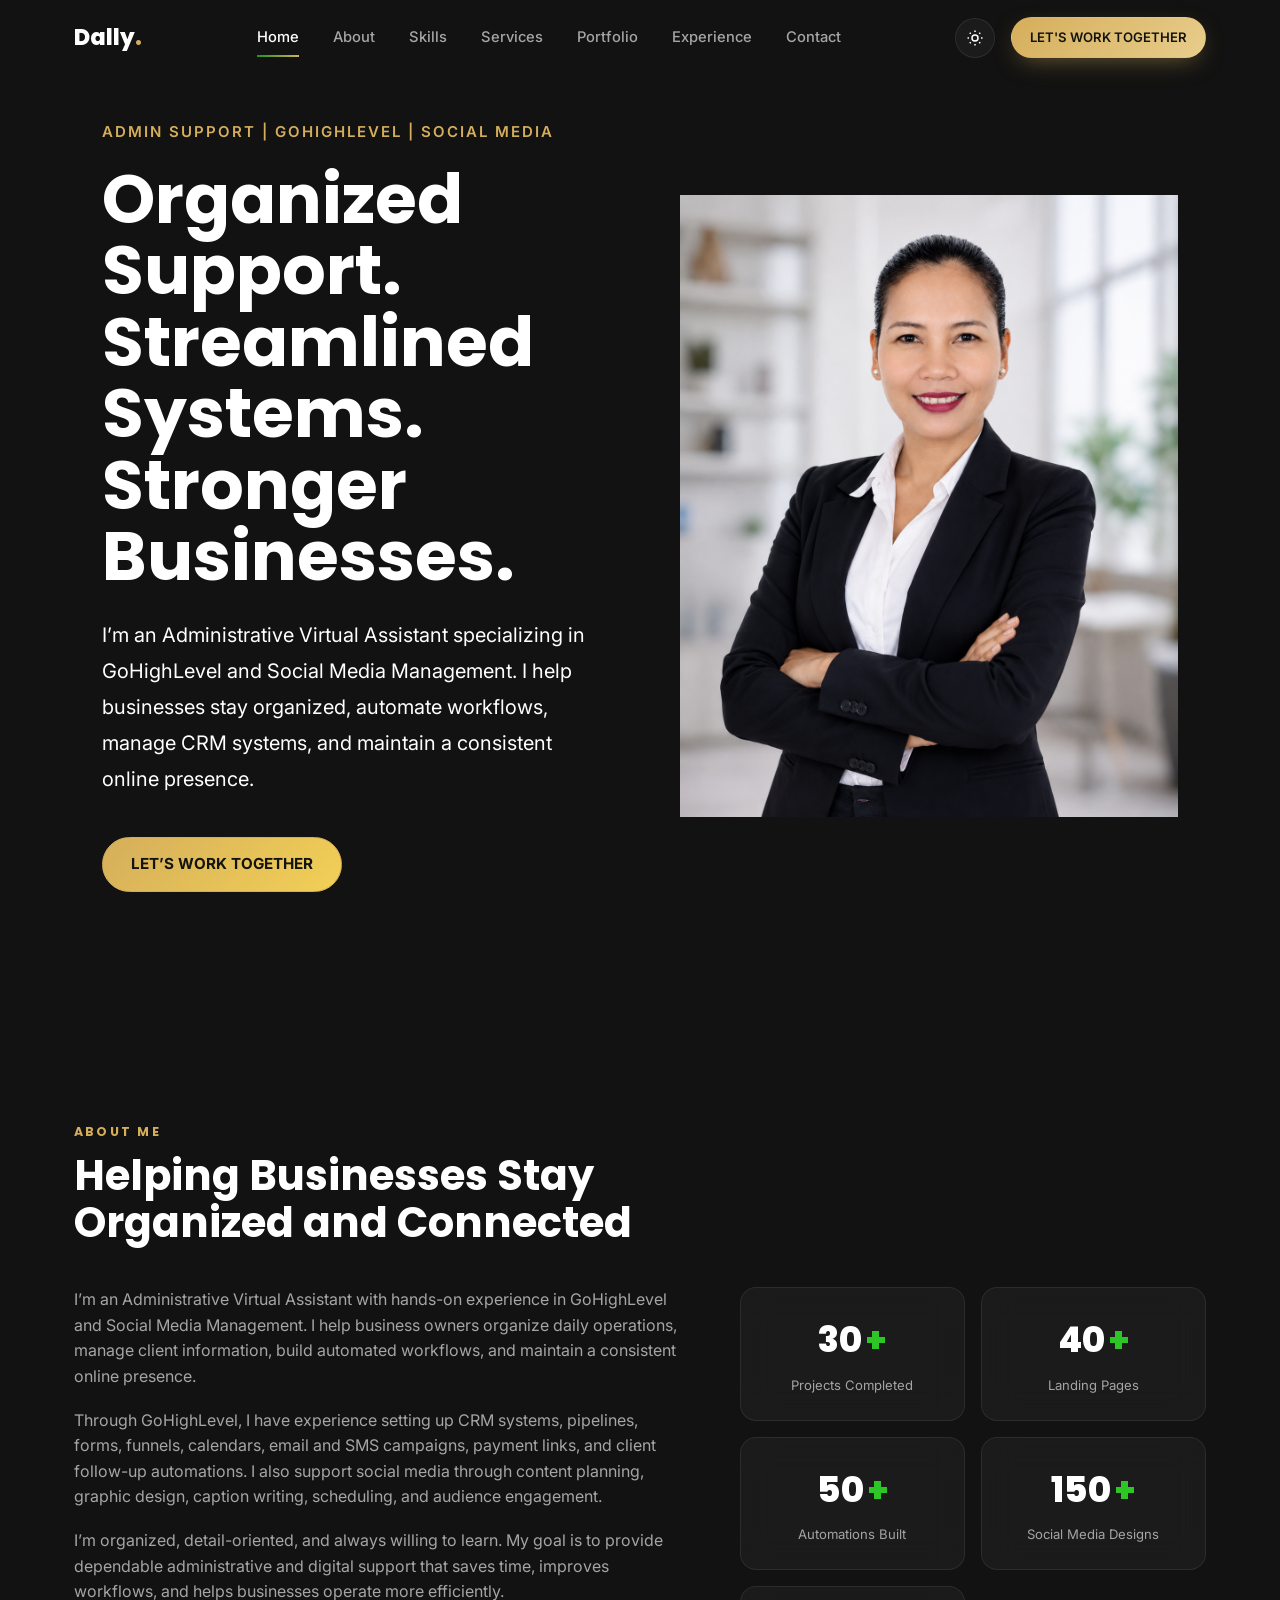
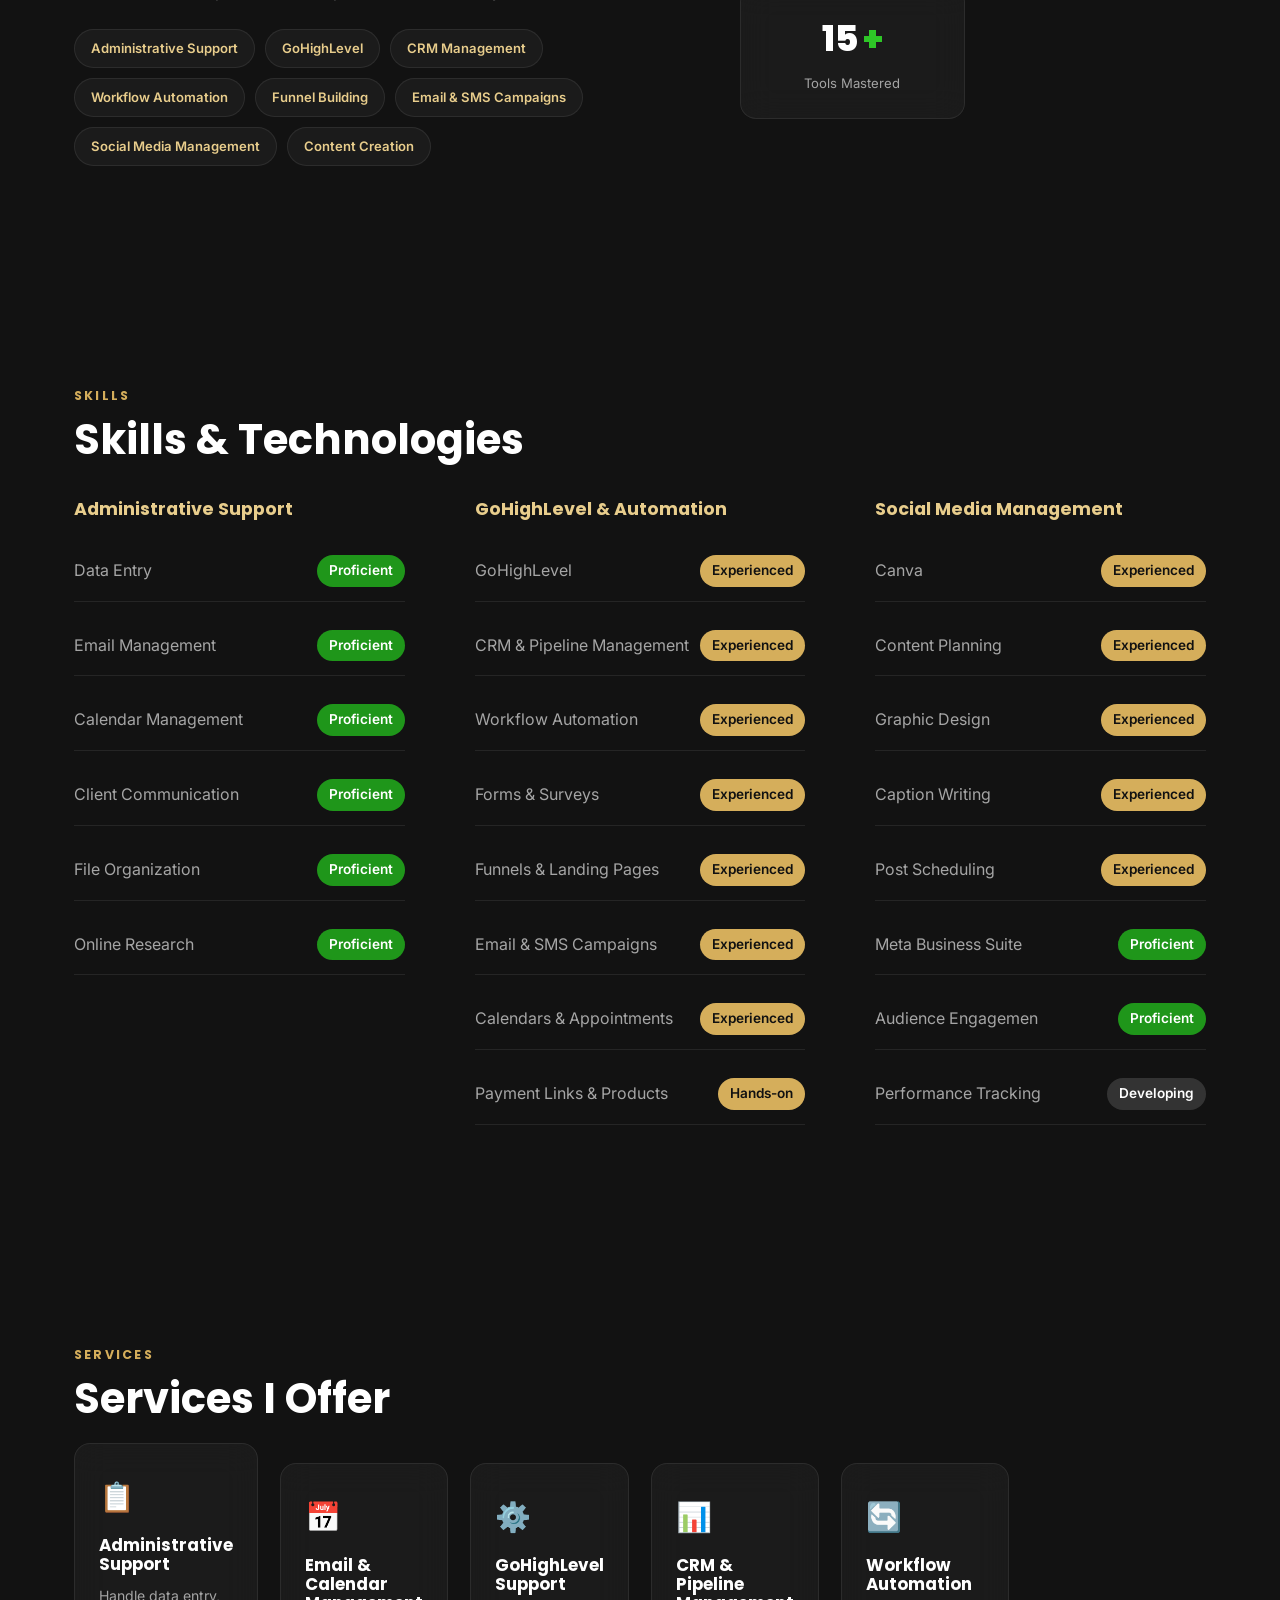
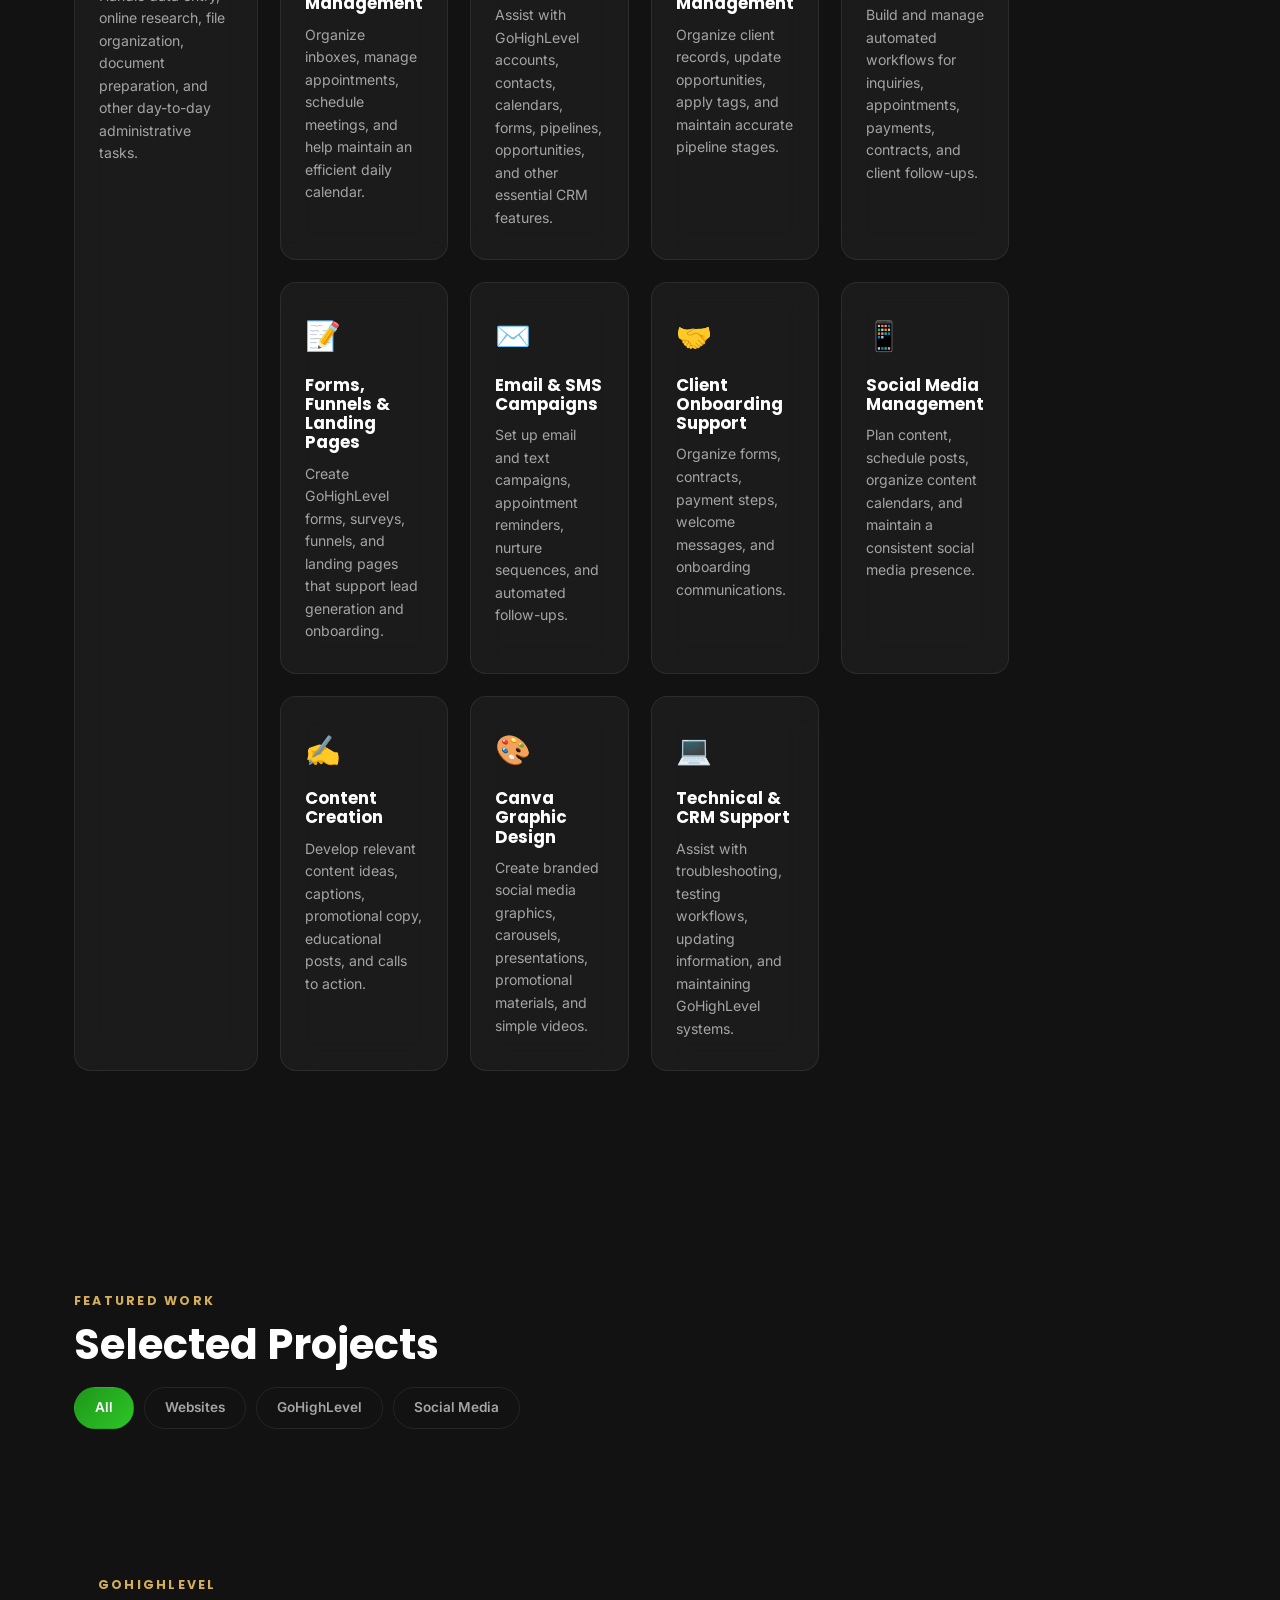
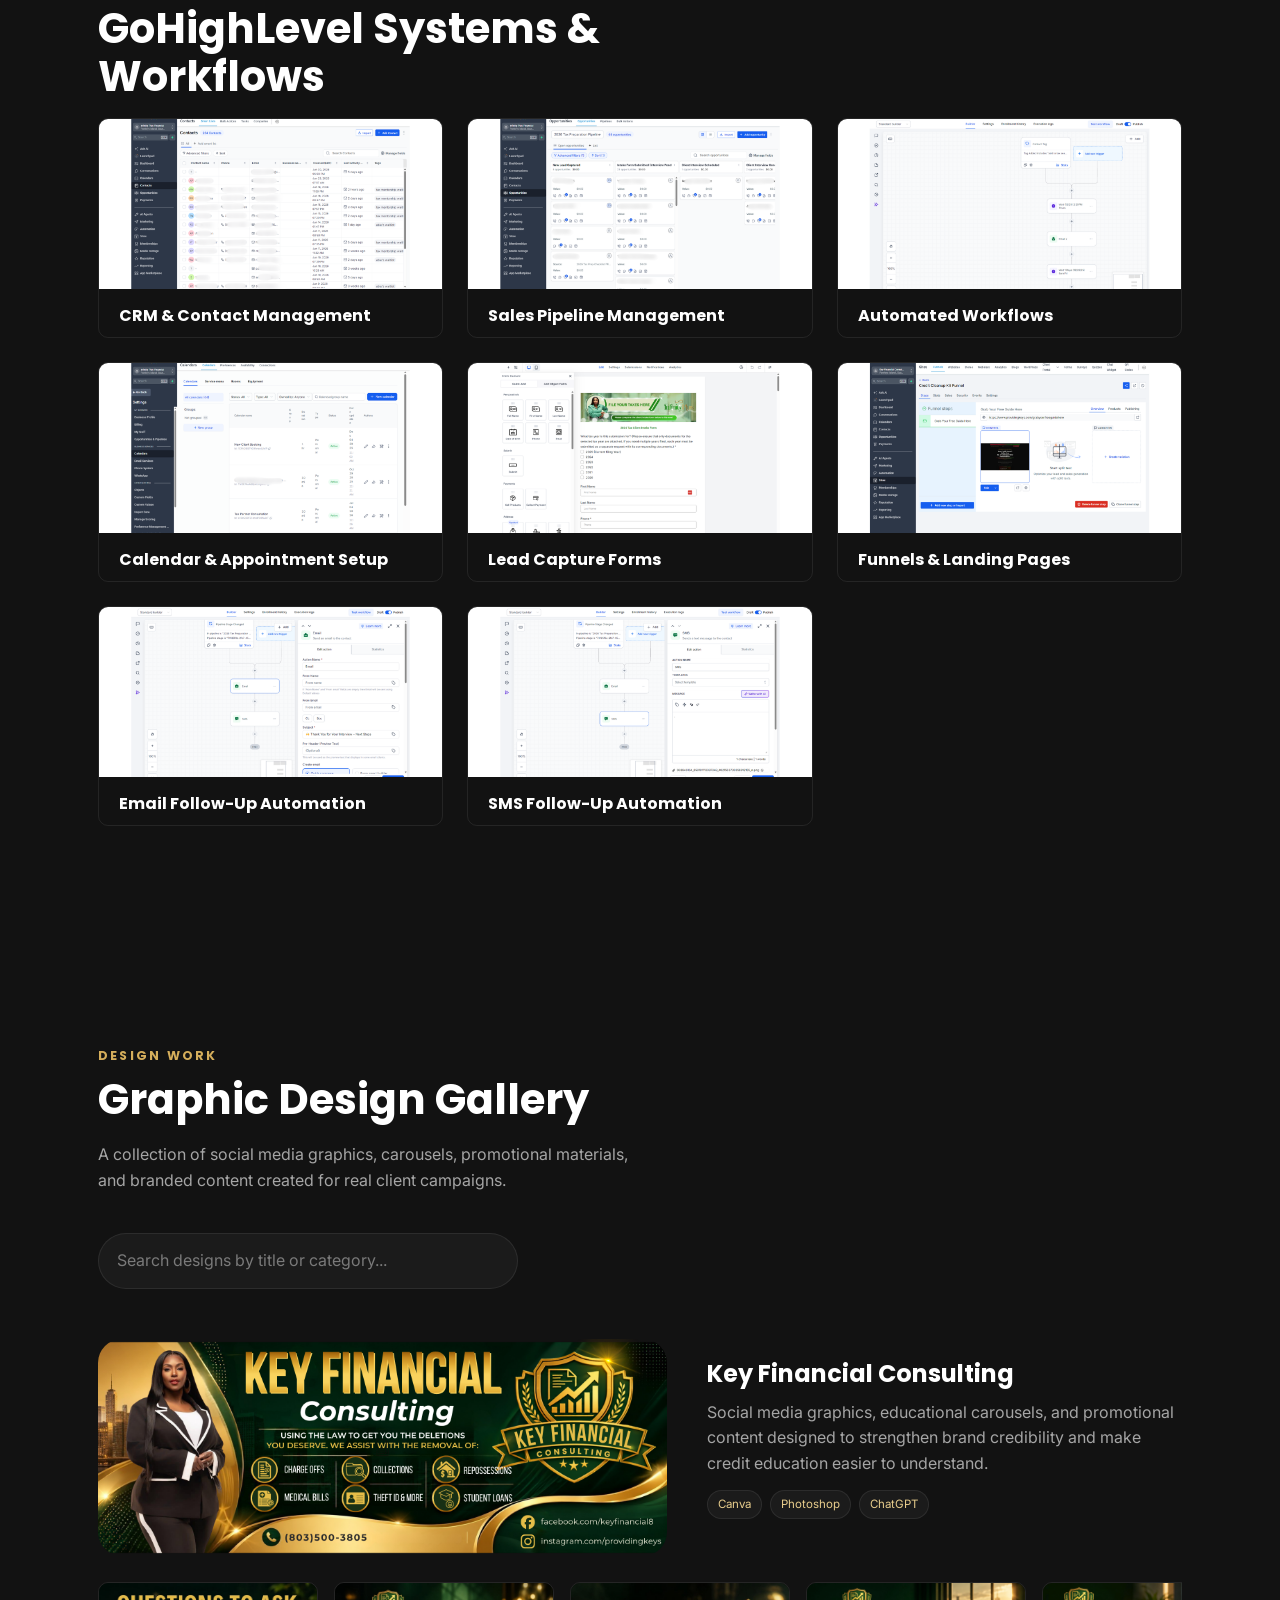
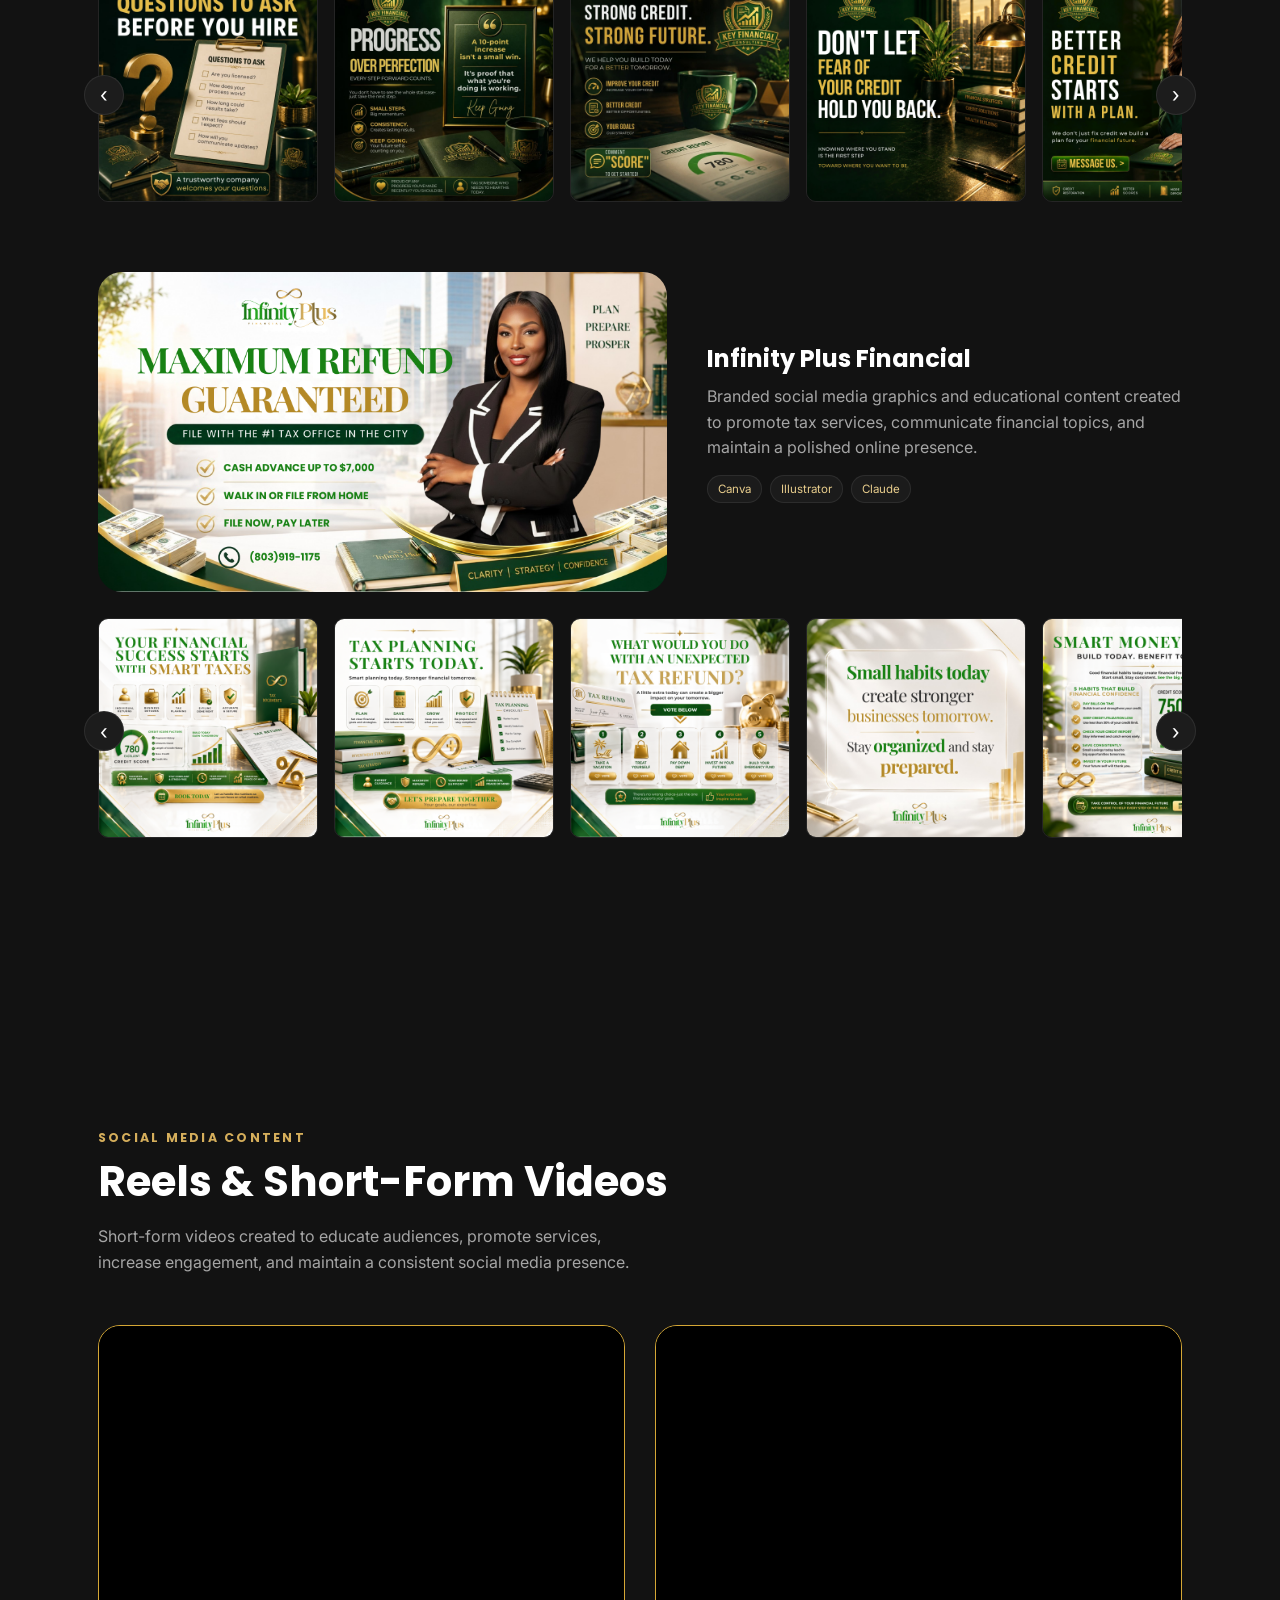
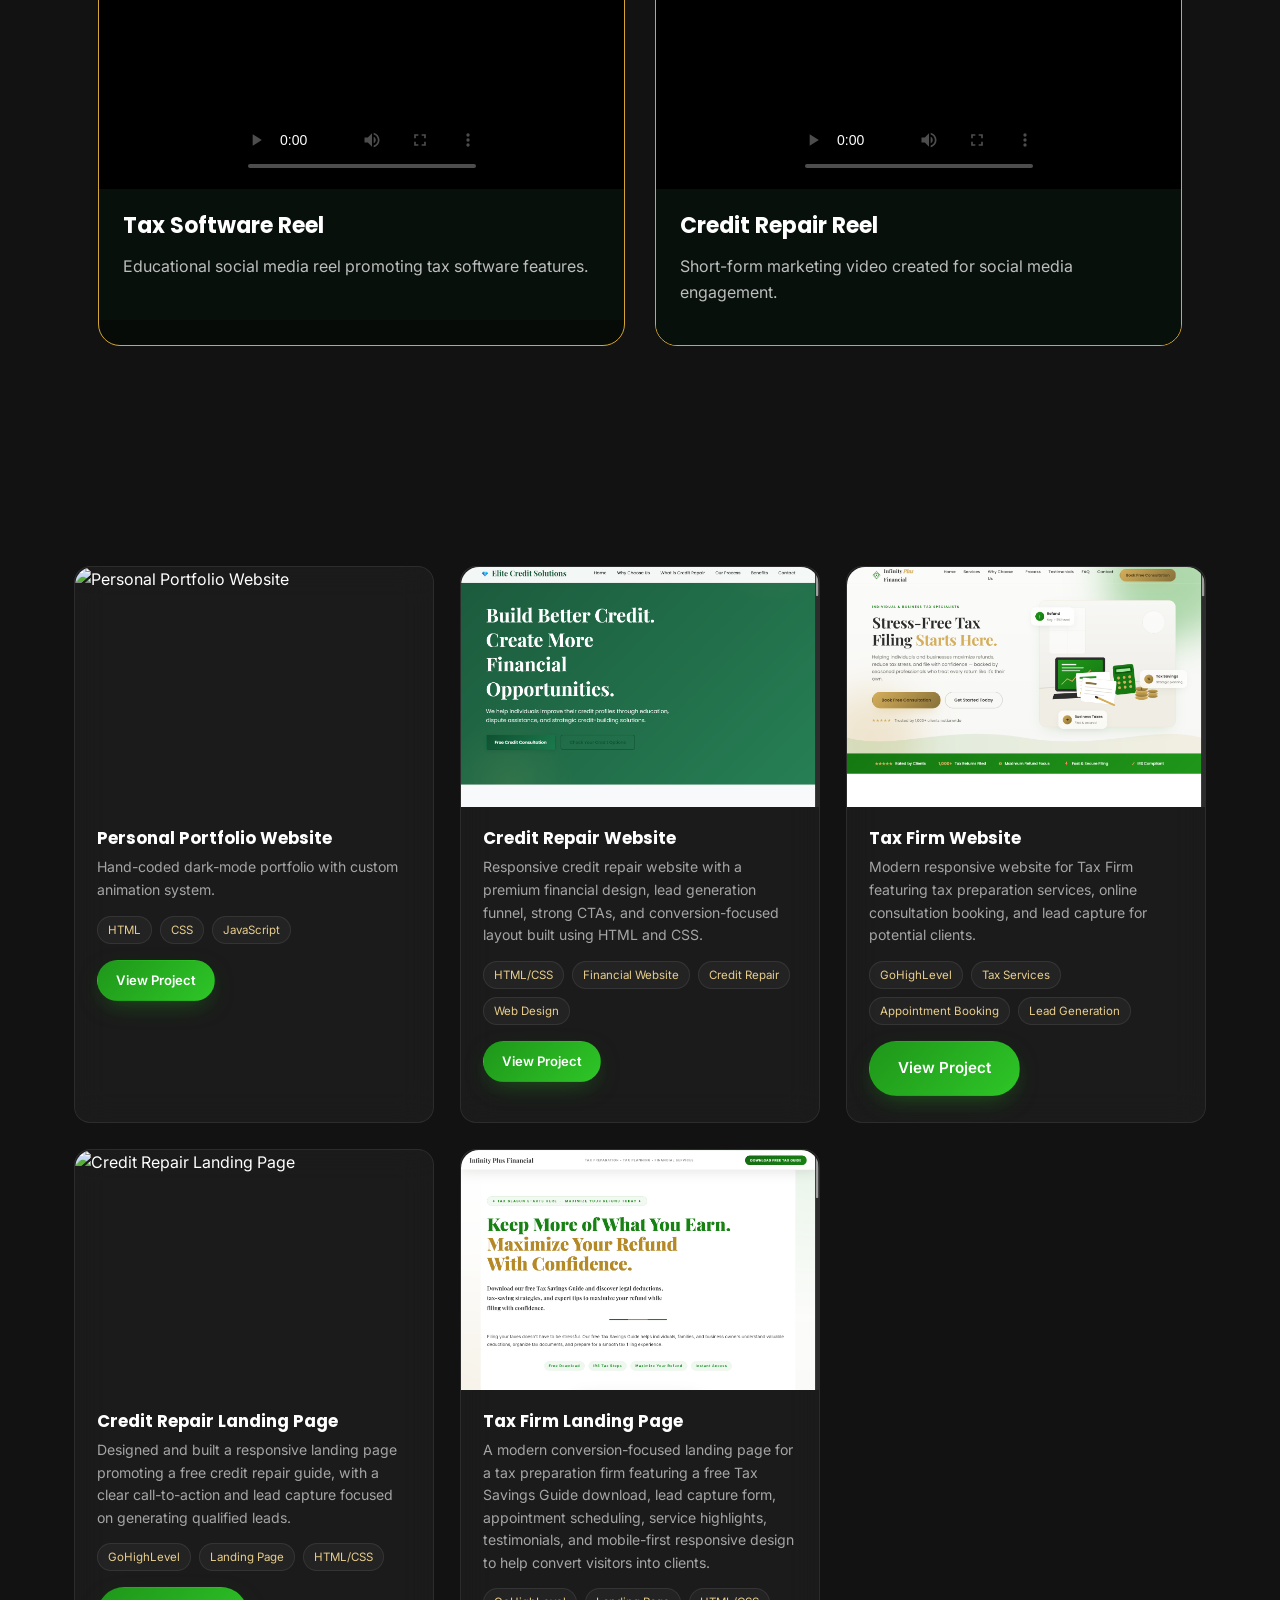
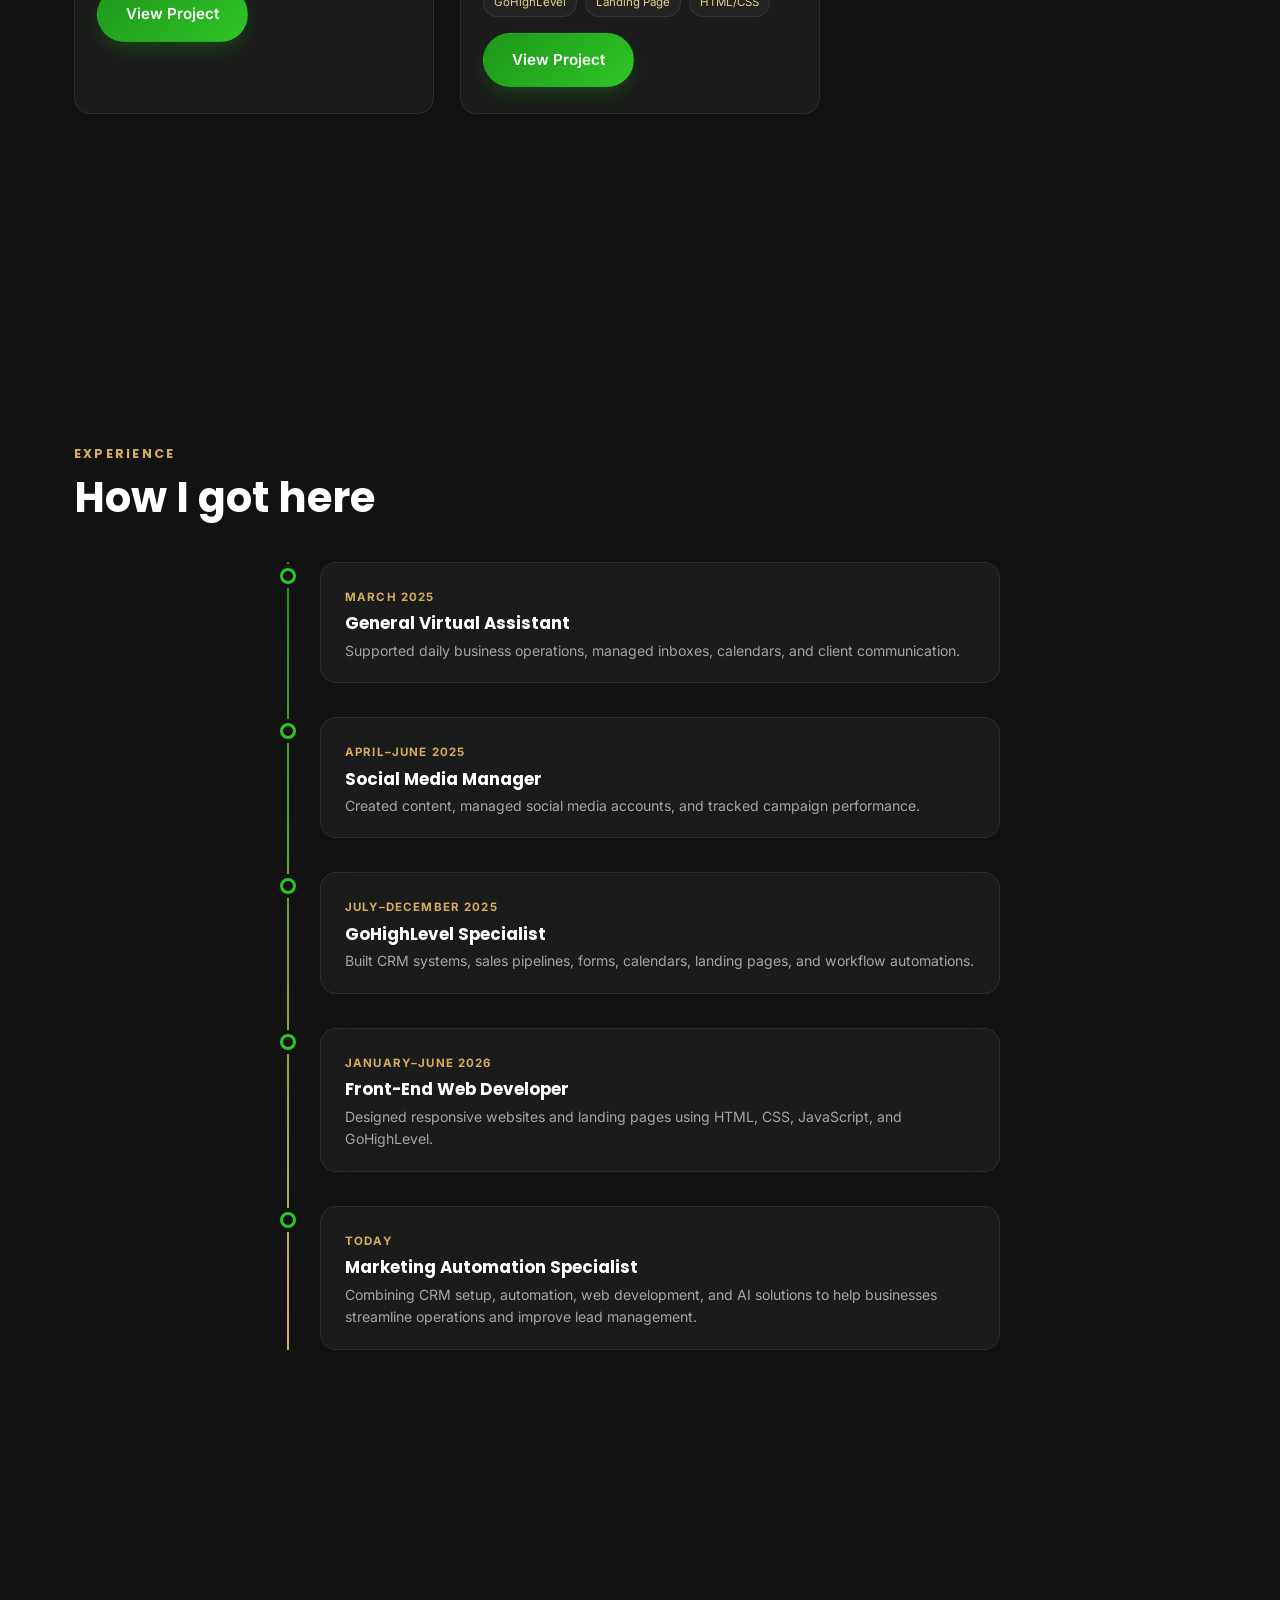
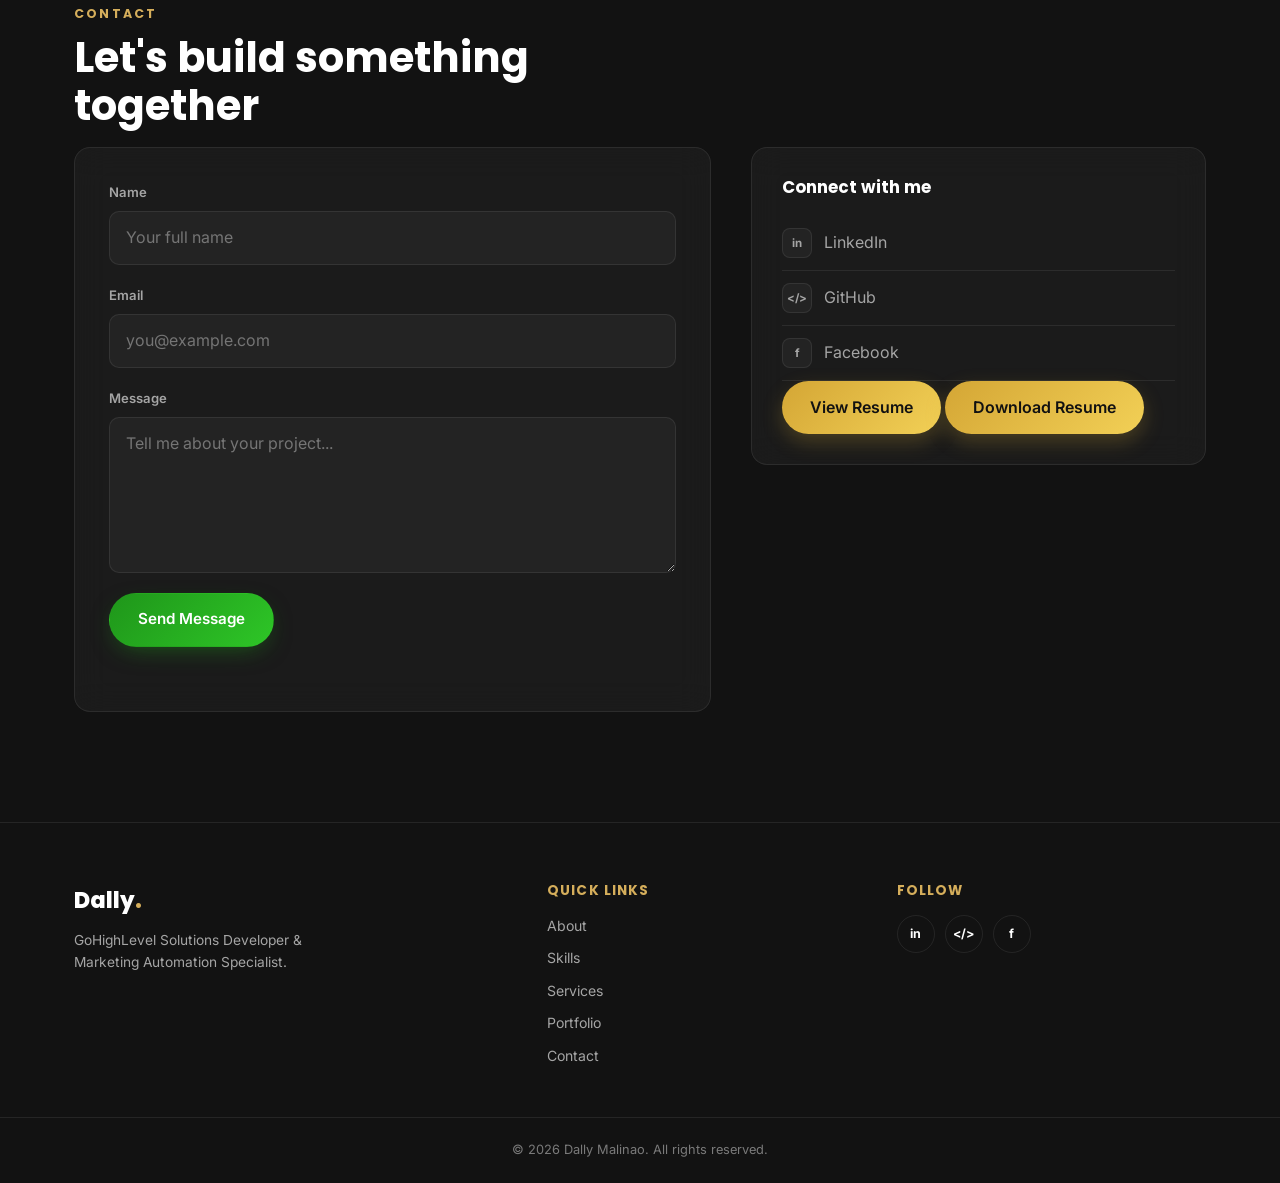
==== commit dac0991d: "Update index.html" ====
--- a/index.html
+++ b/index.html
@@ -465,7 +465,7 @@
 </section>
 
     <!-- ============ GRAPHIC DESIGN GALLERY ============ -->
-<section class="gallery" id="gallery">
+<section class="social-media-projects" id="social-media-projects">
   <div class="container">
     <p class="section-eyebrow reveal-up">Design Work</p>
     <h2 class="section-title reveal-up">Graphic Design Gallery</h2>
@@ -568,9 +568,10 @@
   </div>
   <button class="lightbox__nav lightbox__nav--next" id="lightboxNext" aria-label="Next image">›</button>
 </div>
+  </section>
 
     <!-- ============ VIDEO CONTENT ============ -->
-<section class="before-after" id="before-after">
+<section class="graphic-gallery" id="social-media-projects">
   <div class="container">
     <p class="section-eyebrow reveal-up">SOCIAL MEDIA CONTENT</p>
     <h2 class="section-title reveal-up">Reels &amp; Short-Form Videos</h2>
@@ -607,7 +608,8 @@
   </div>
 </section>
 
-    <div class="portfolio__grid" id="portfolioGrid">
+    <section class="website-projects" id="website-projects">
+      <div class="portfolio__grid" id="portfolioGrid">
       <article class="project-card glass reveal-up" data-category="websites">
         <div class="project-card__img">
           <img src="images/portfolio-home.png"
@@ -744,12 +746,6 @@
     </div>
   </div>
 </section>
-
-
-
-
-
-
 
 <!-- ============ EXPERIENCE TIMELINE ============ -->
 <section class="experience" id="experience">
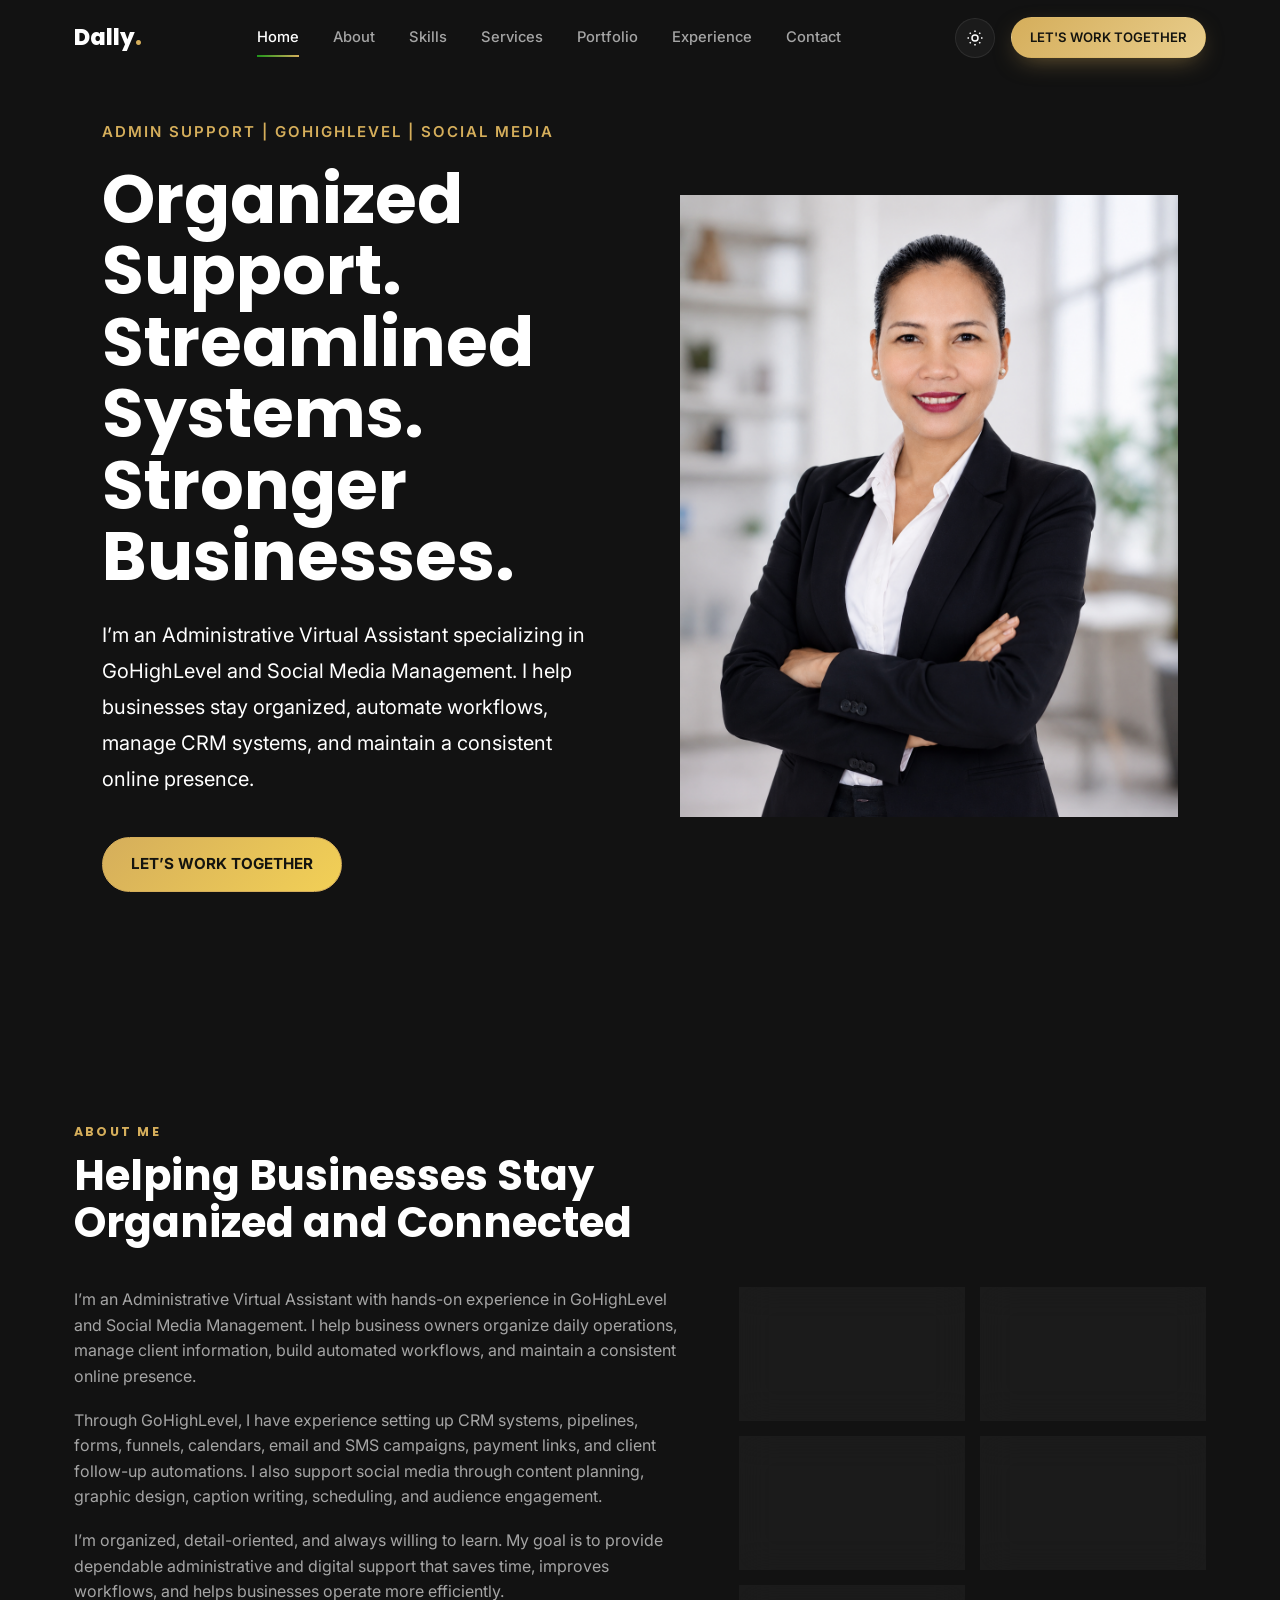
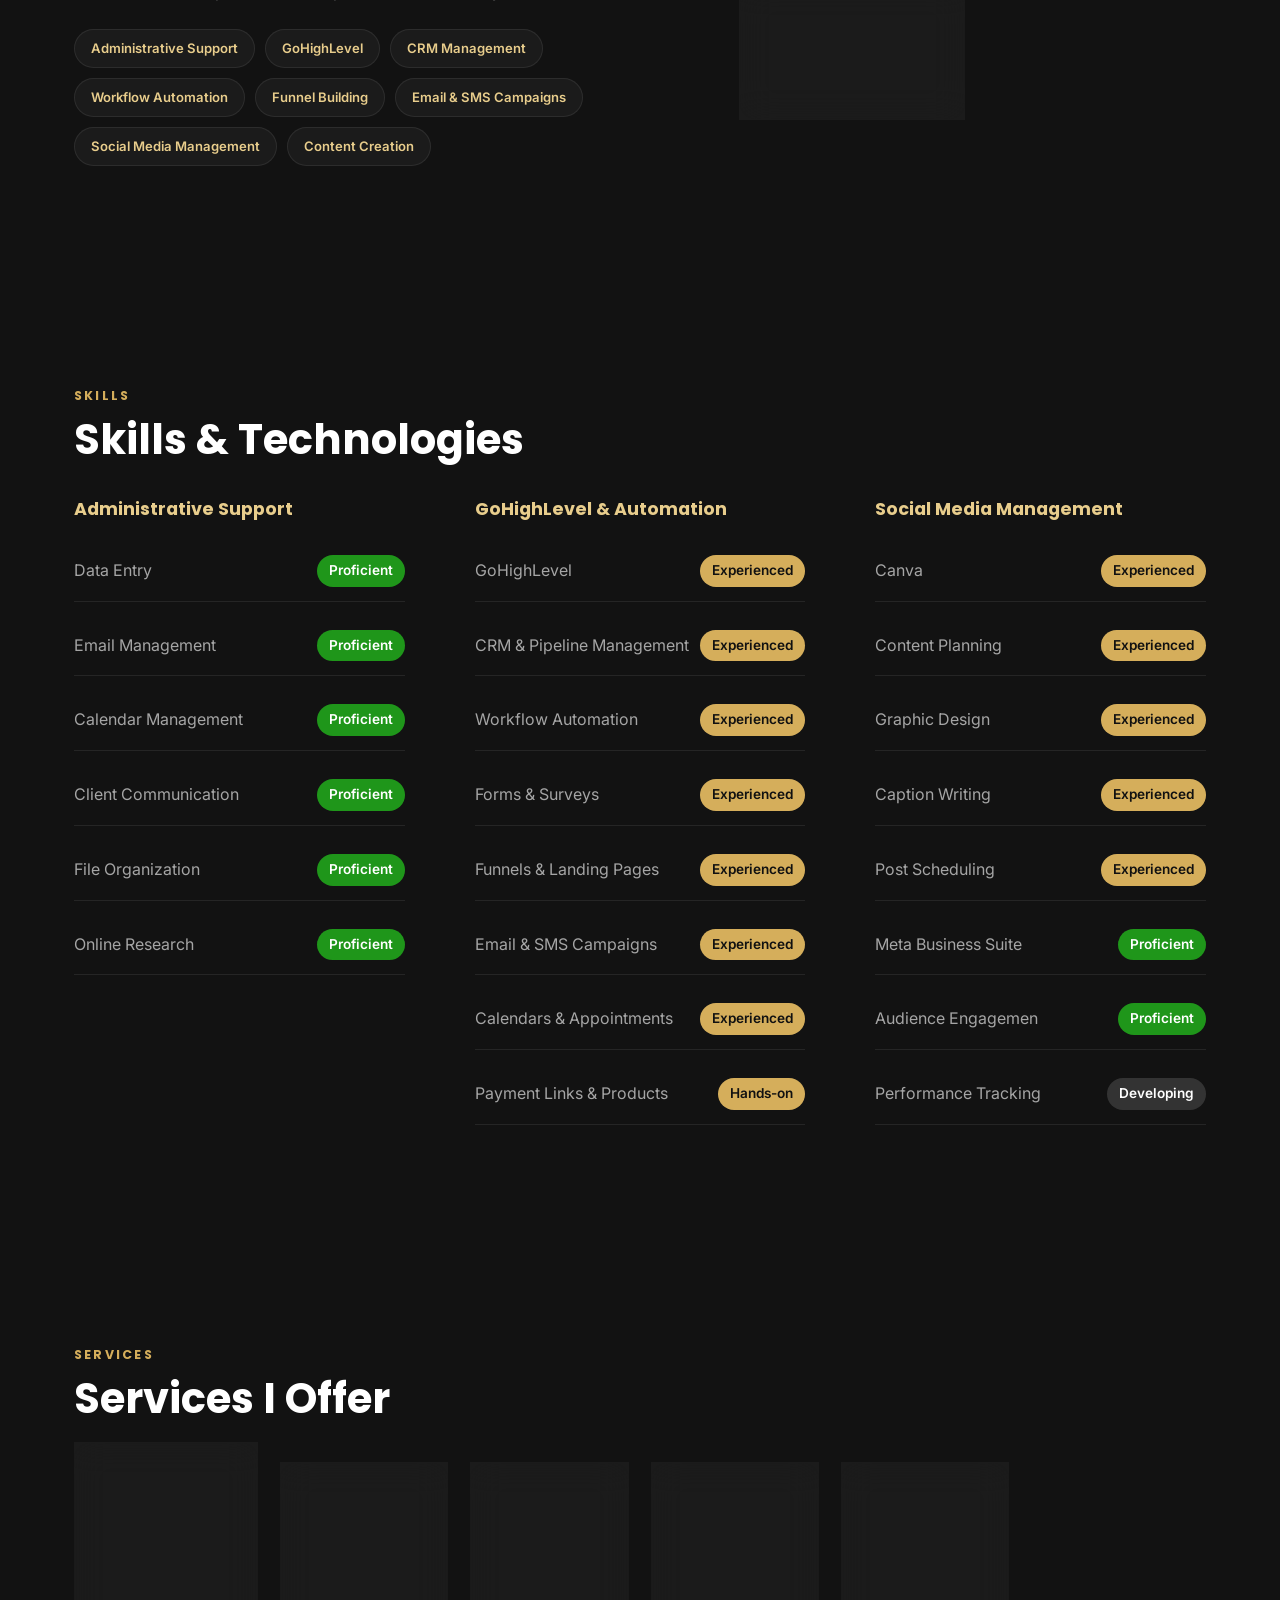
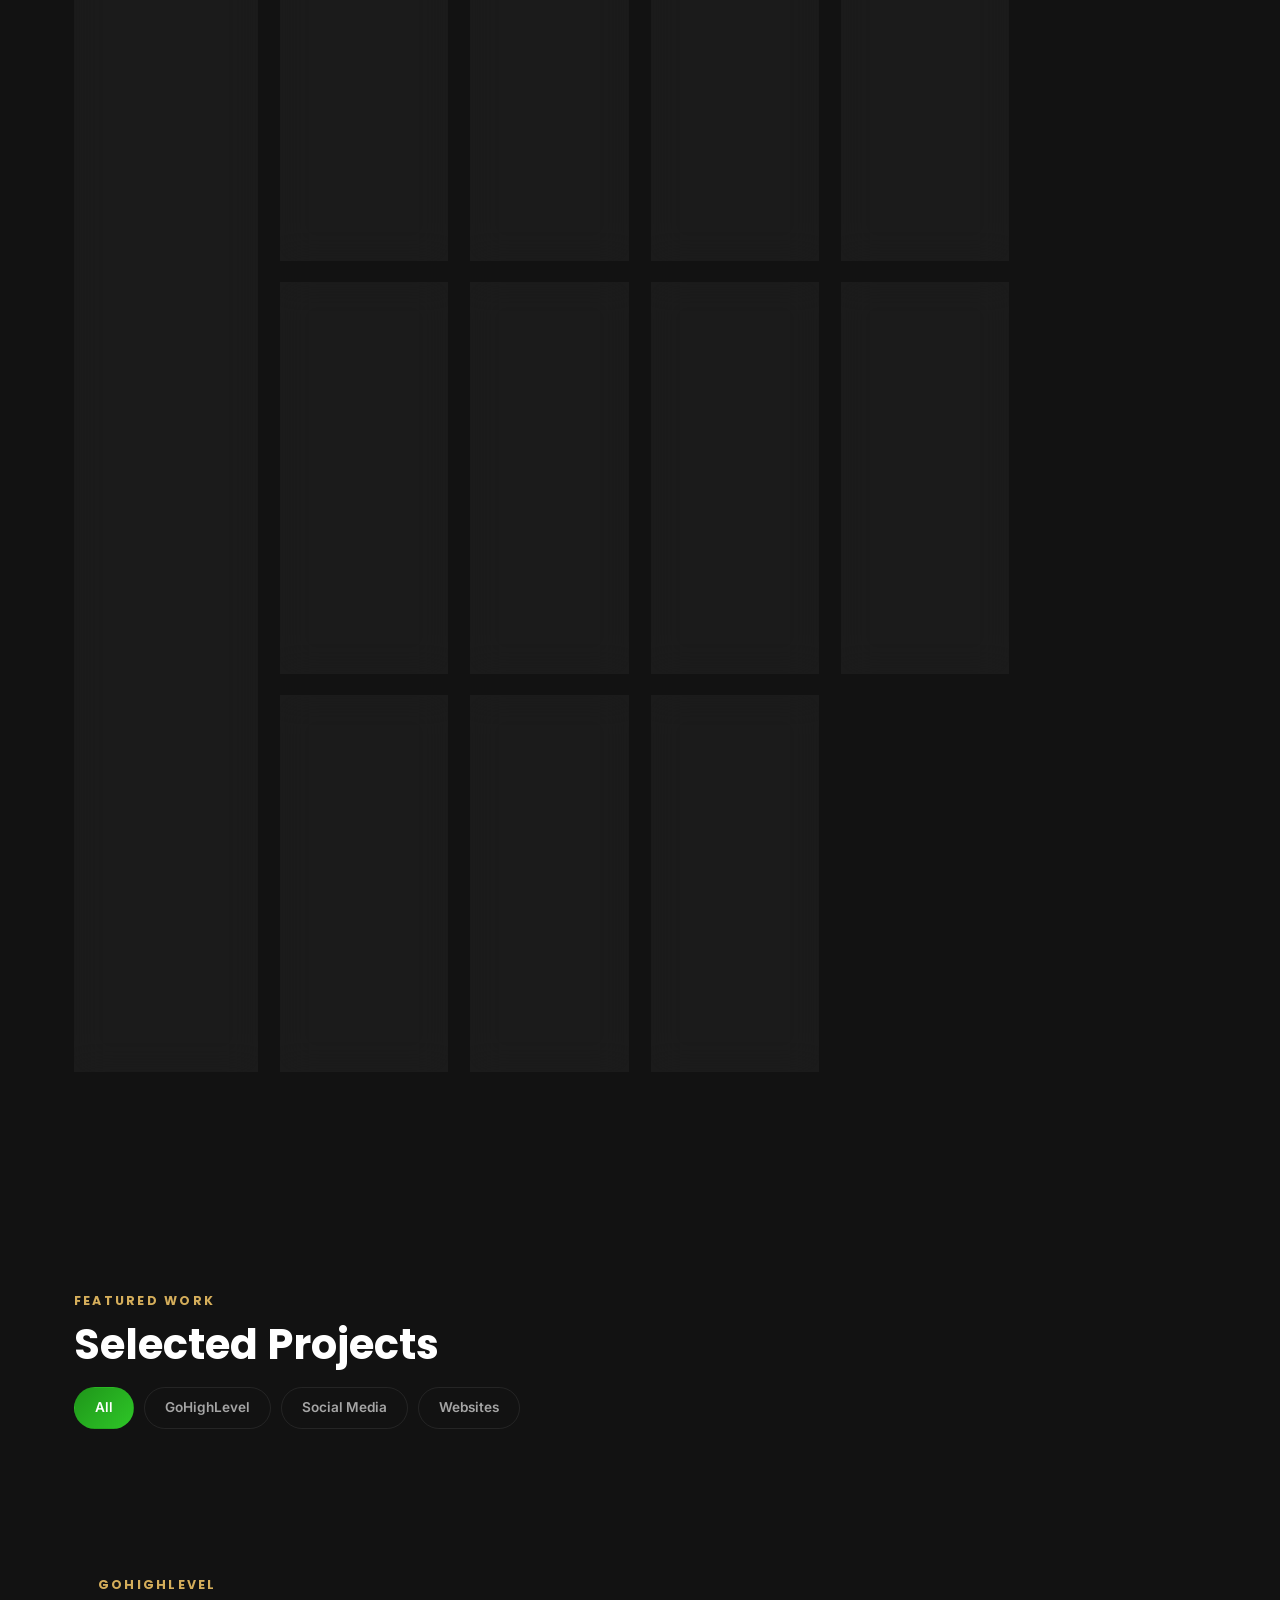
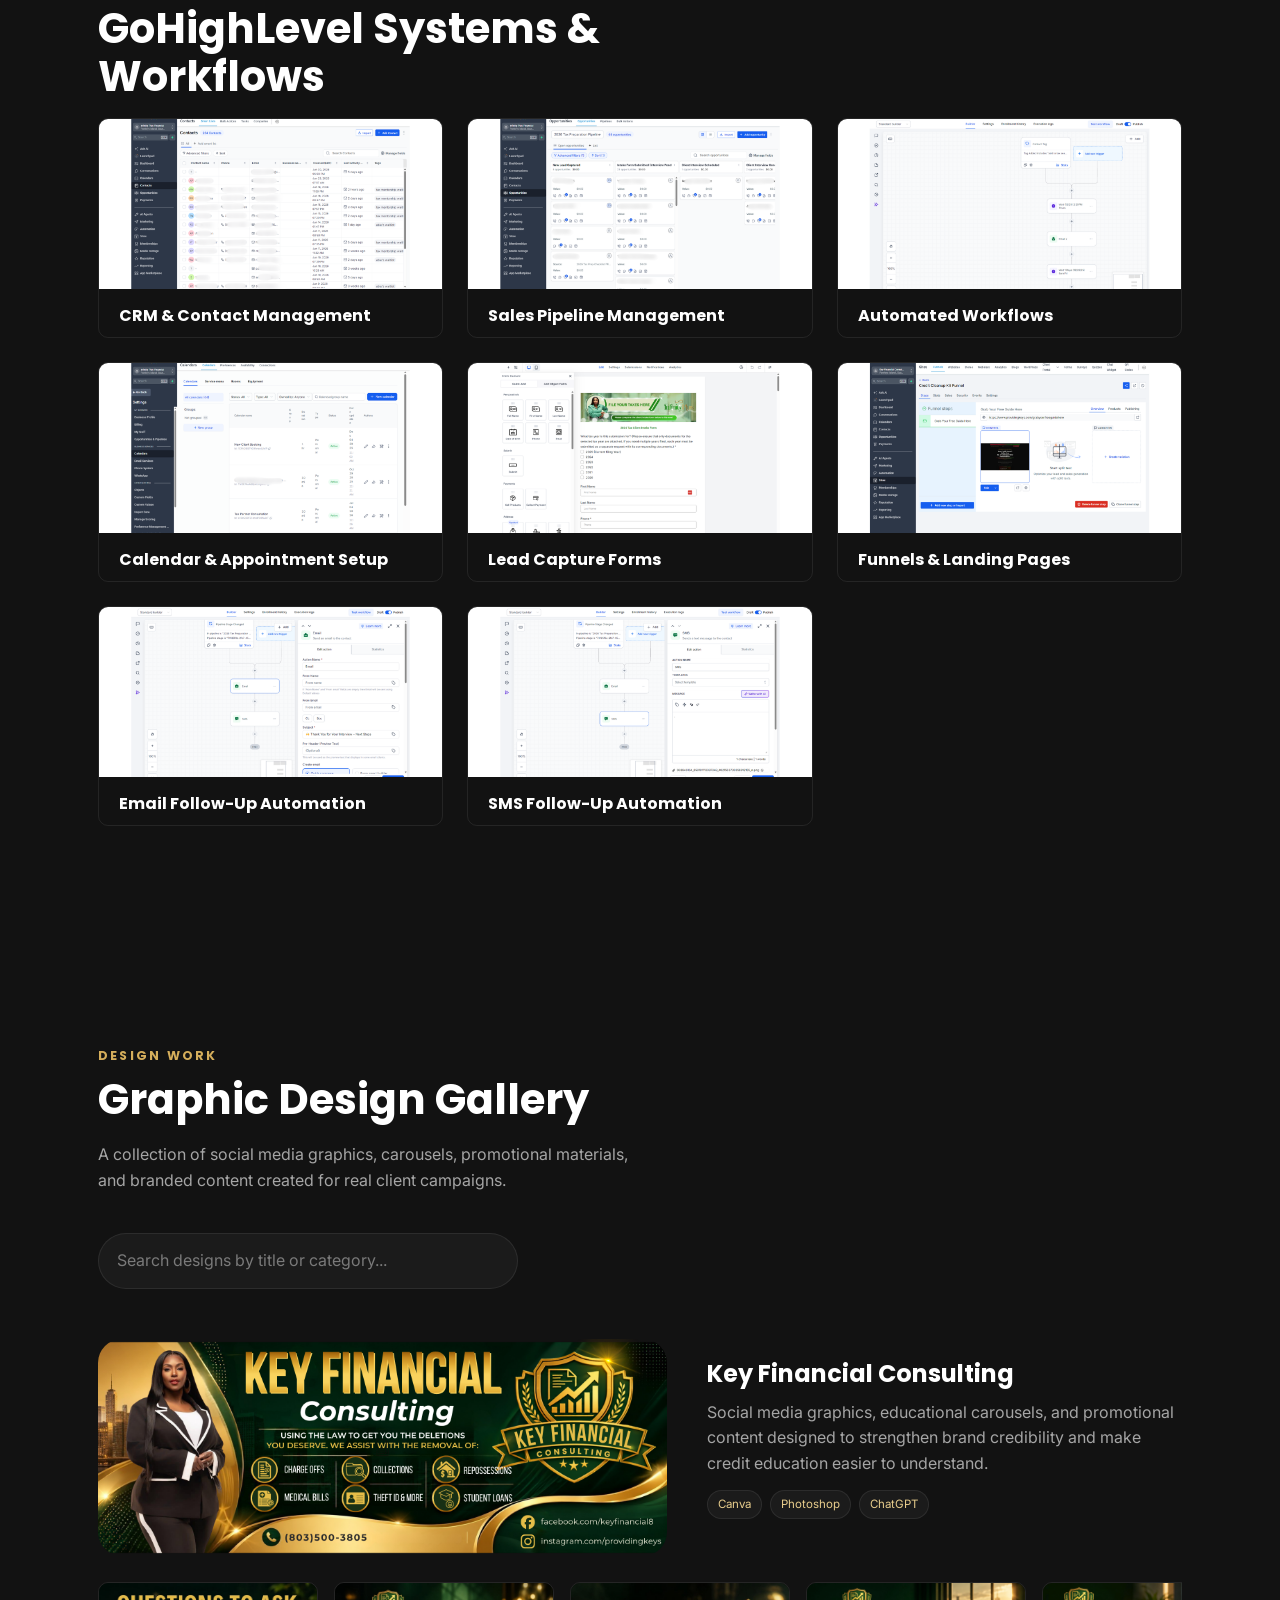
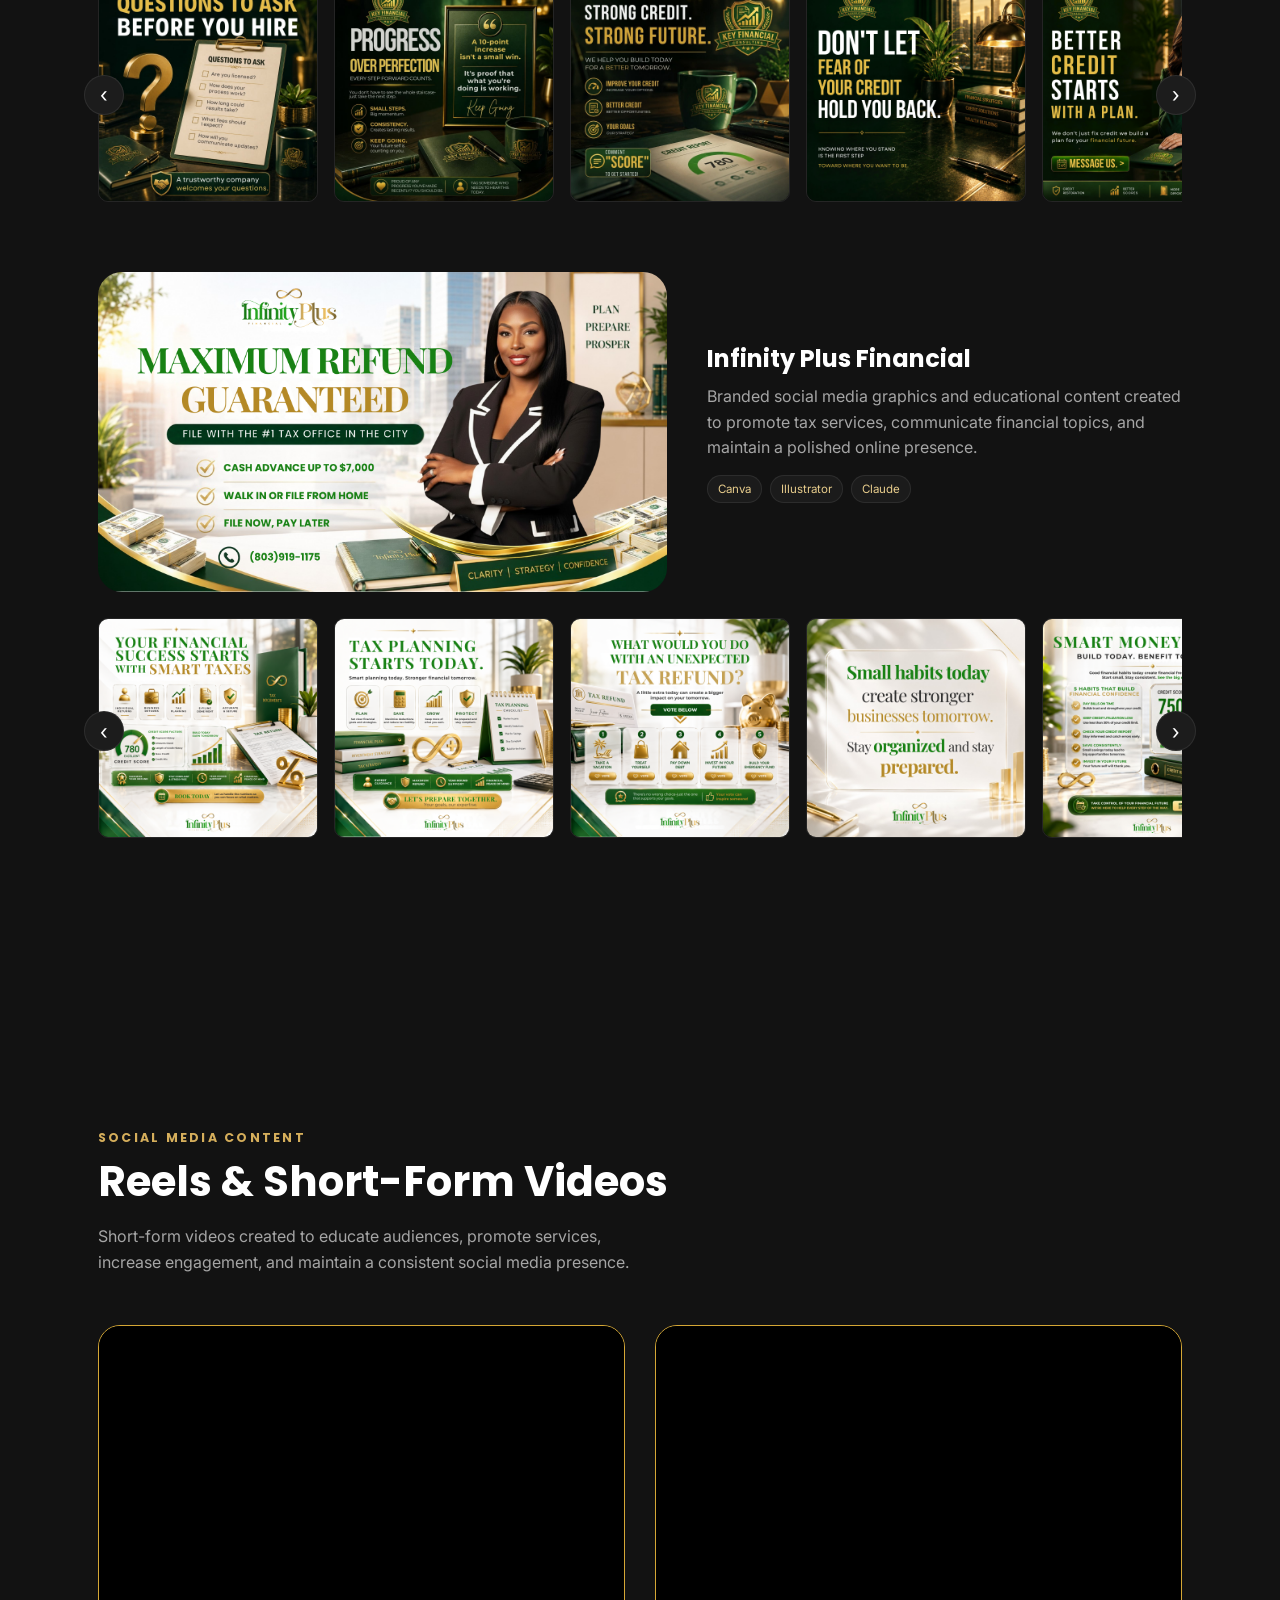
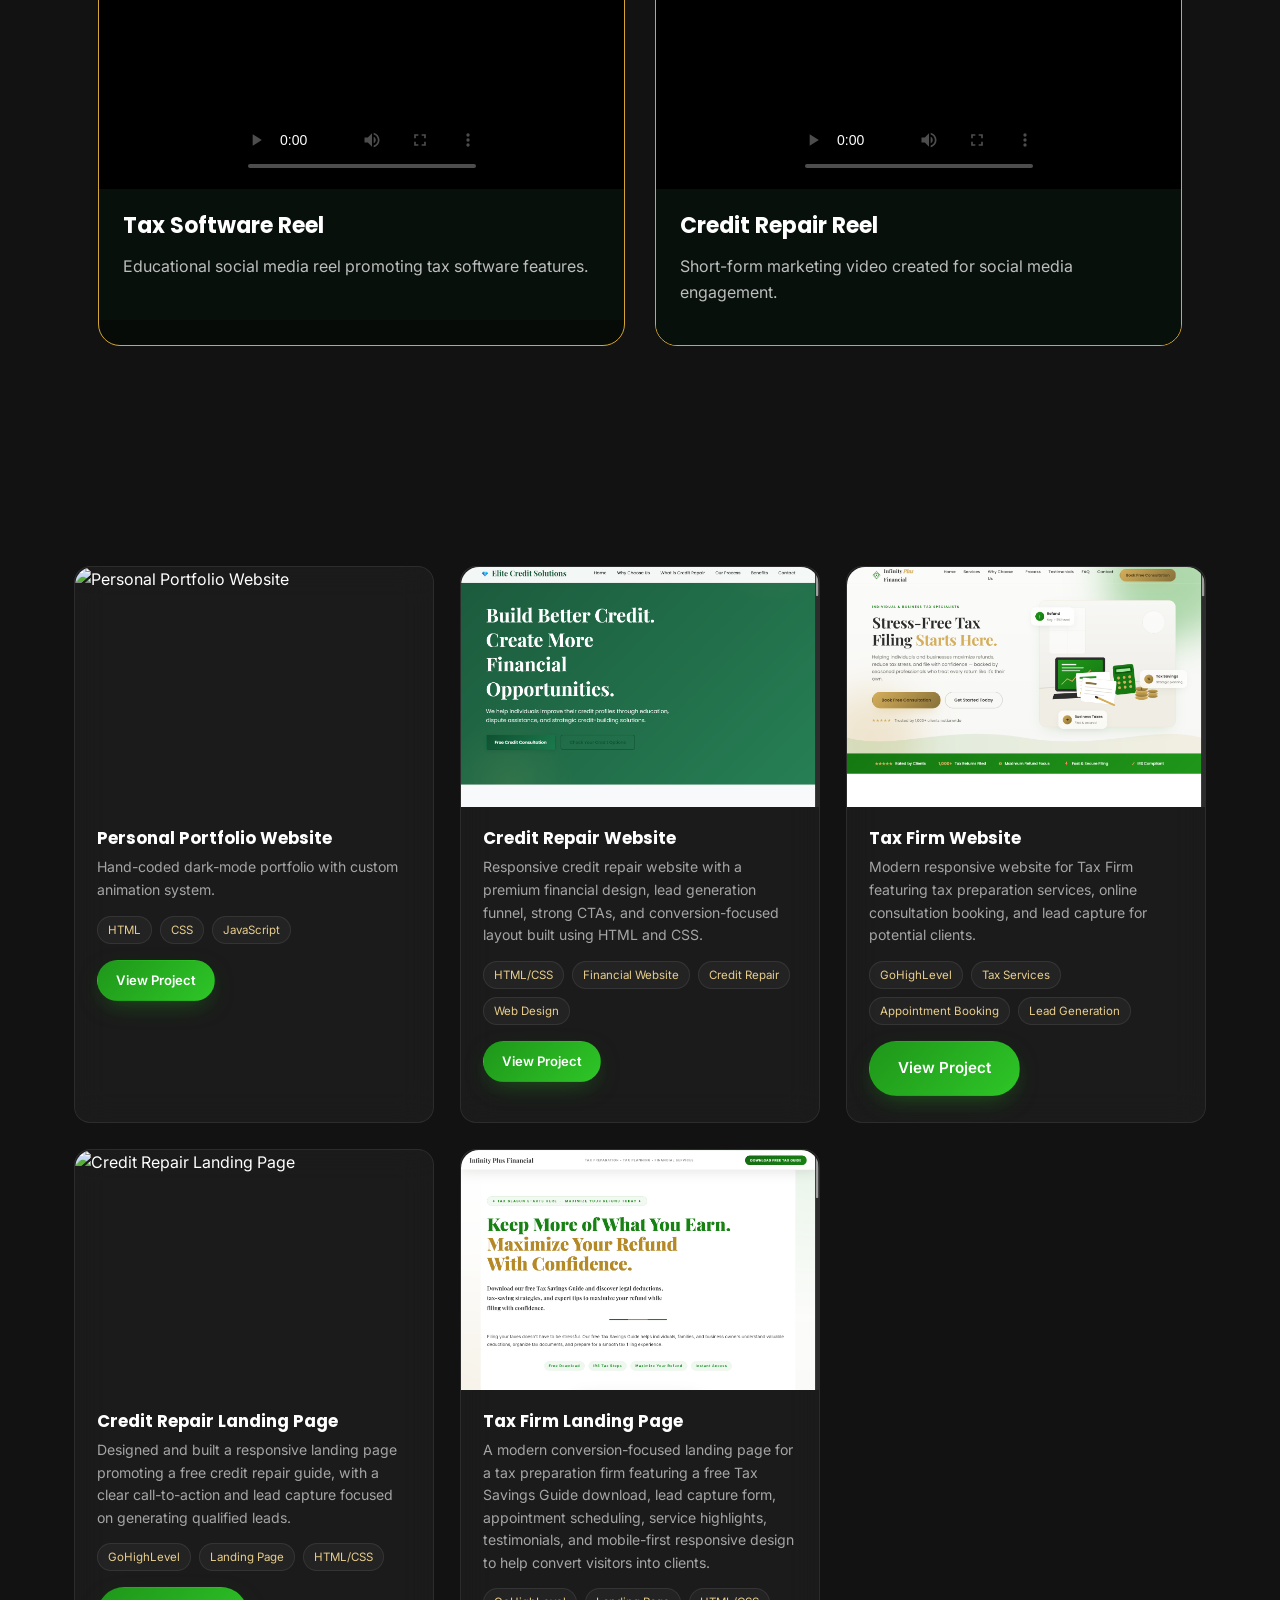
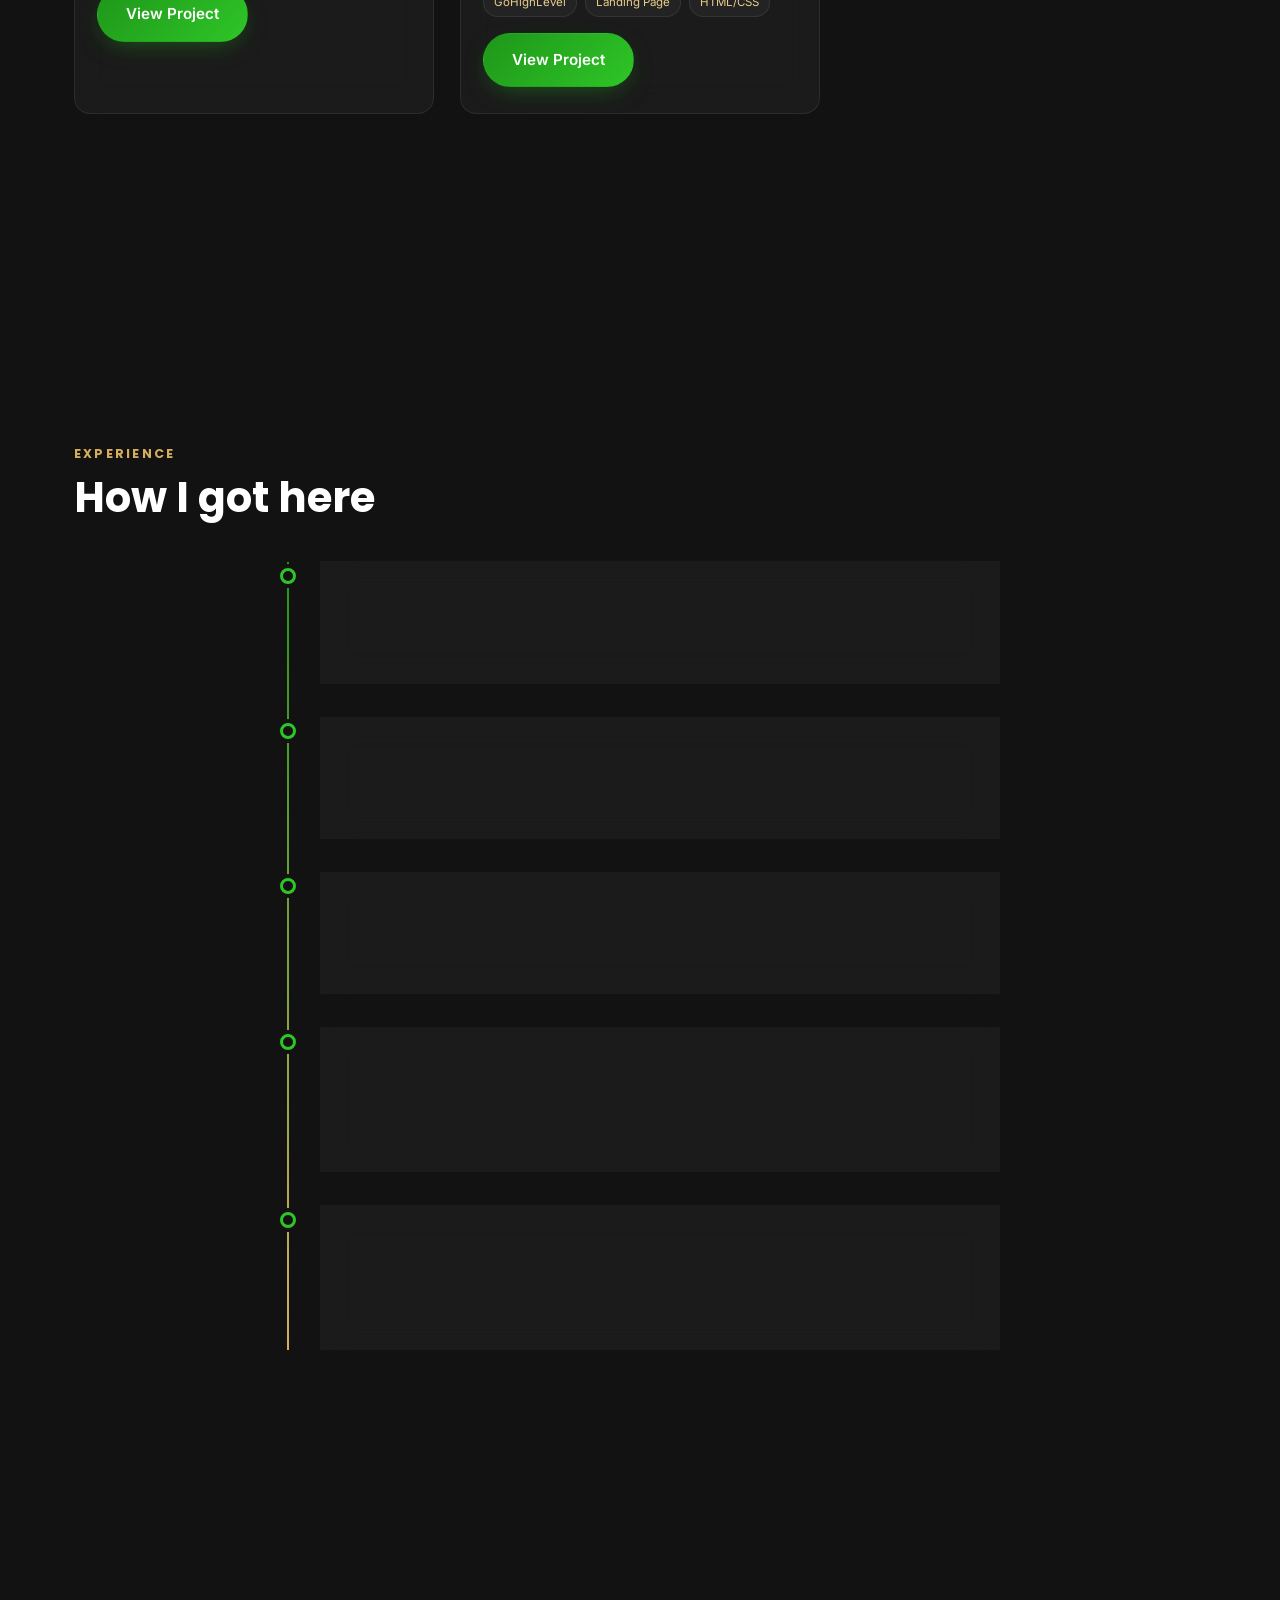
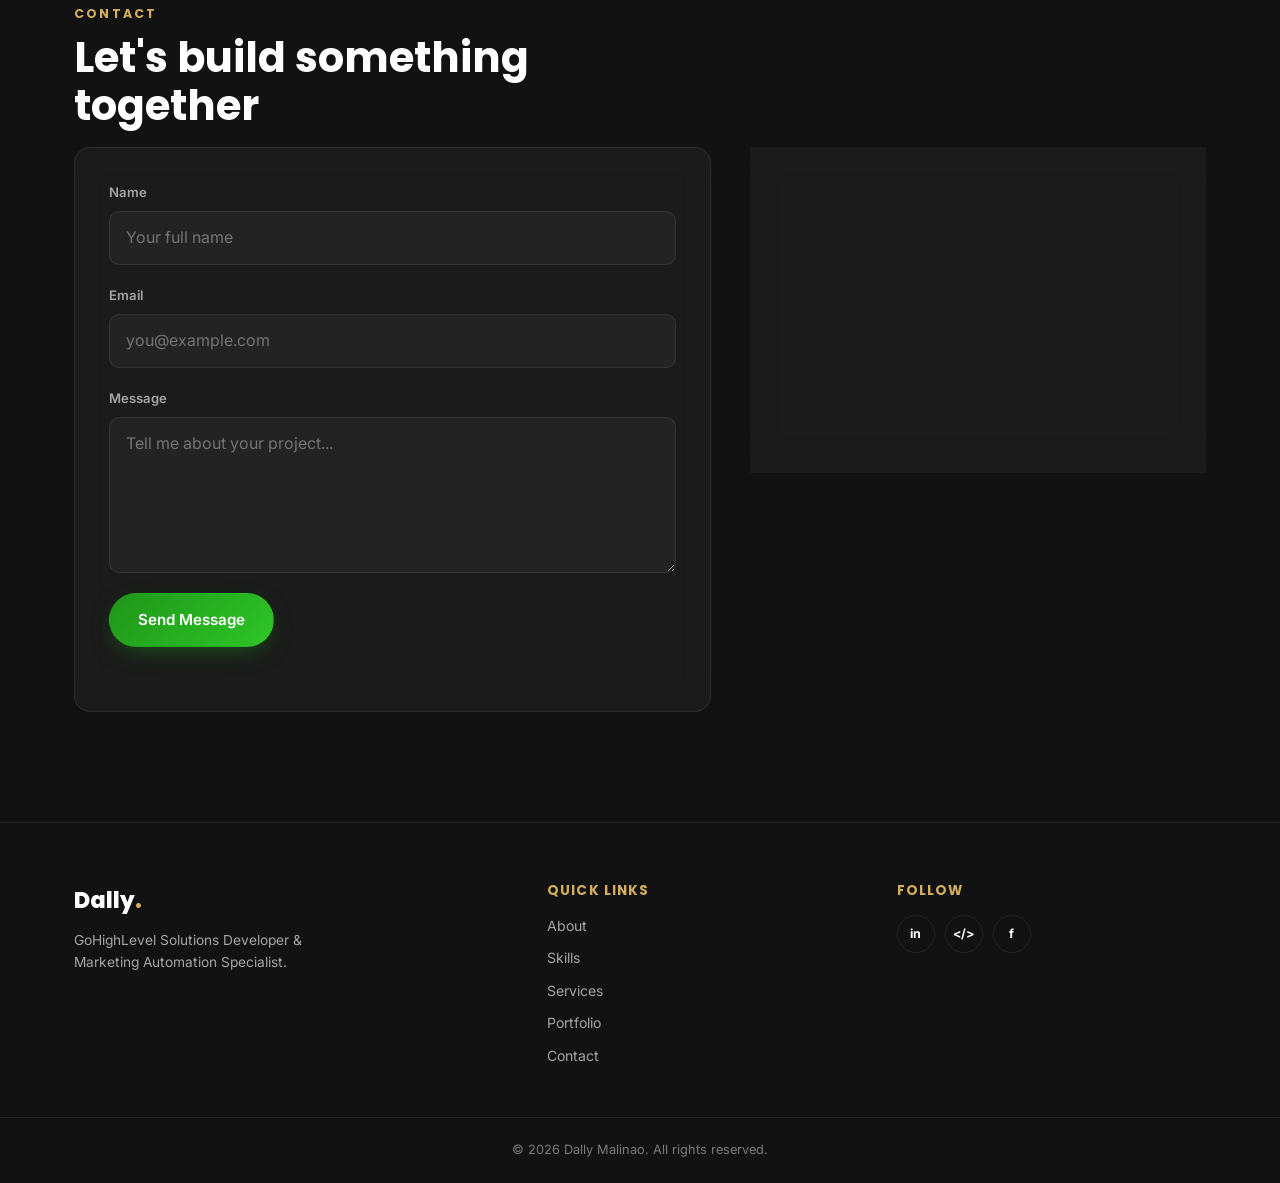
==== commit 91f5cb7d: "Update index.html" ====
--- a/index.html
+++ b/index.html
@@ -365,11 +365,6 @@
     </button>
 
     <button class="filter-btn"
-            onclick="document.getElementById('website-projects').scrollIntoView({ behavior: 'smooth' })">
-        Websites
-    </button>
-
-    <button class="filter-btn"
             onclick="document.getElementById('ghl-projects').scrollIntoView({ behavior: 'smooth' })">
         GoHighLevel
     </button>
@@ -377,6 +372,11 @@
     <button class="filter-btn"
             onclick="document.getElementById('social-media-projects').scrollIntoView({ behavior: 'smooth' })">
         Social Media
+    </button>
+
+      <button class="filter-btn"
+            onclick="document.getElementById('website-projects').scrollIntoView({ behavior: 'smooth' })">
+        Websites
     </button>
 </div>
 
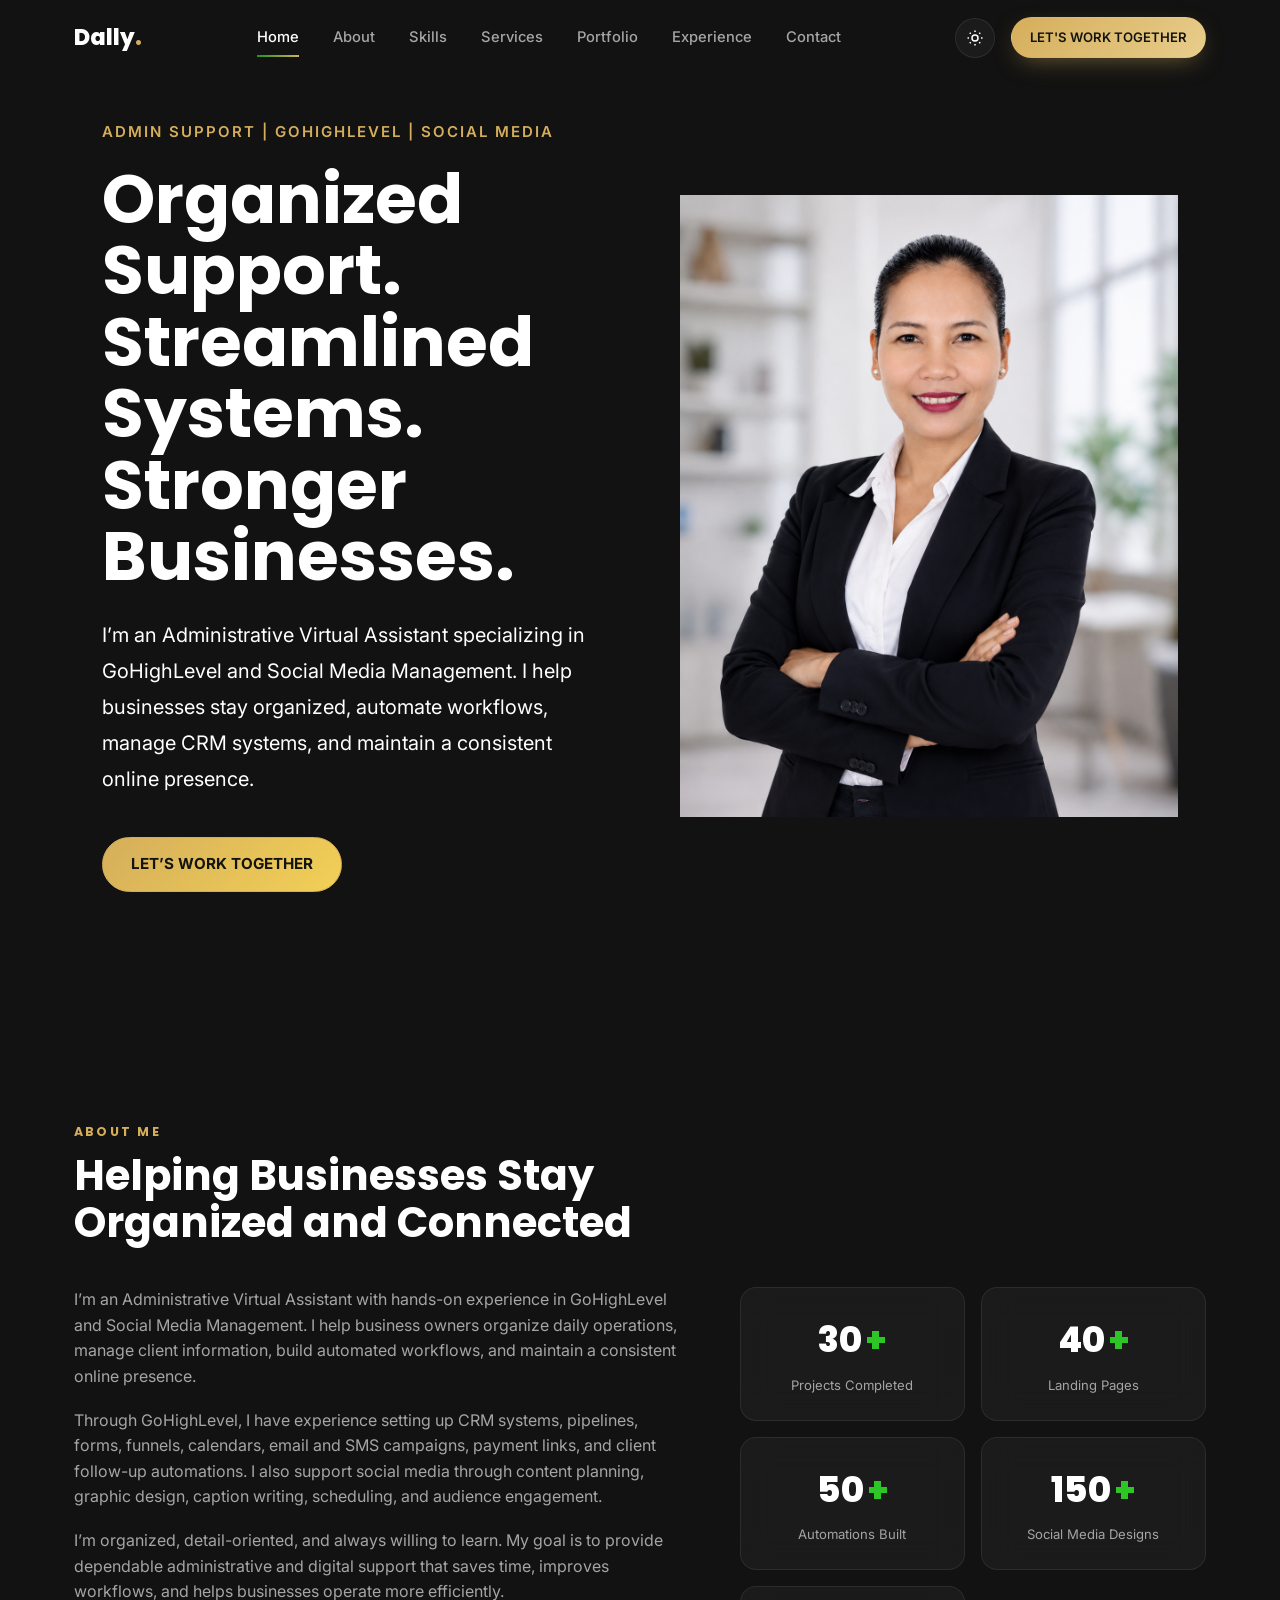
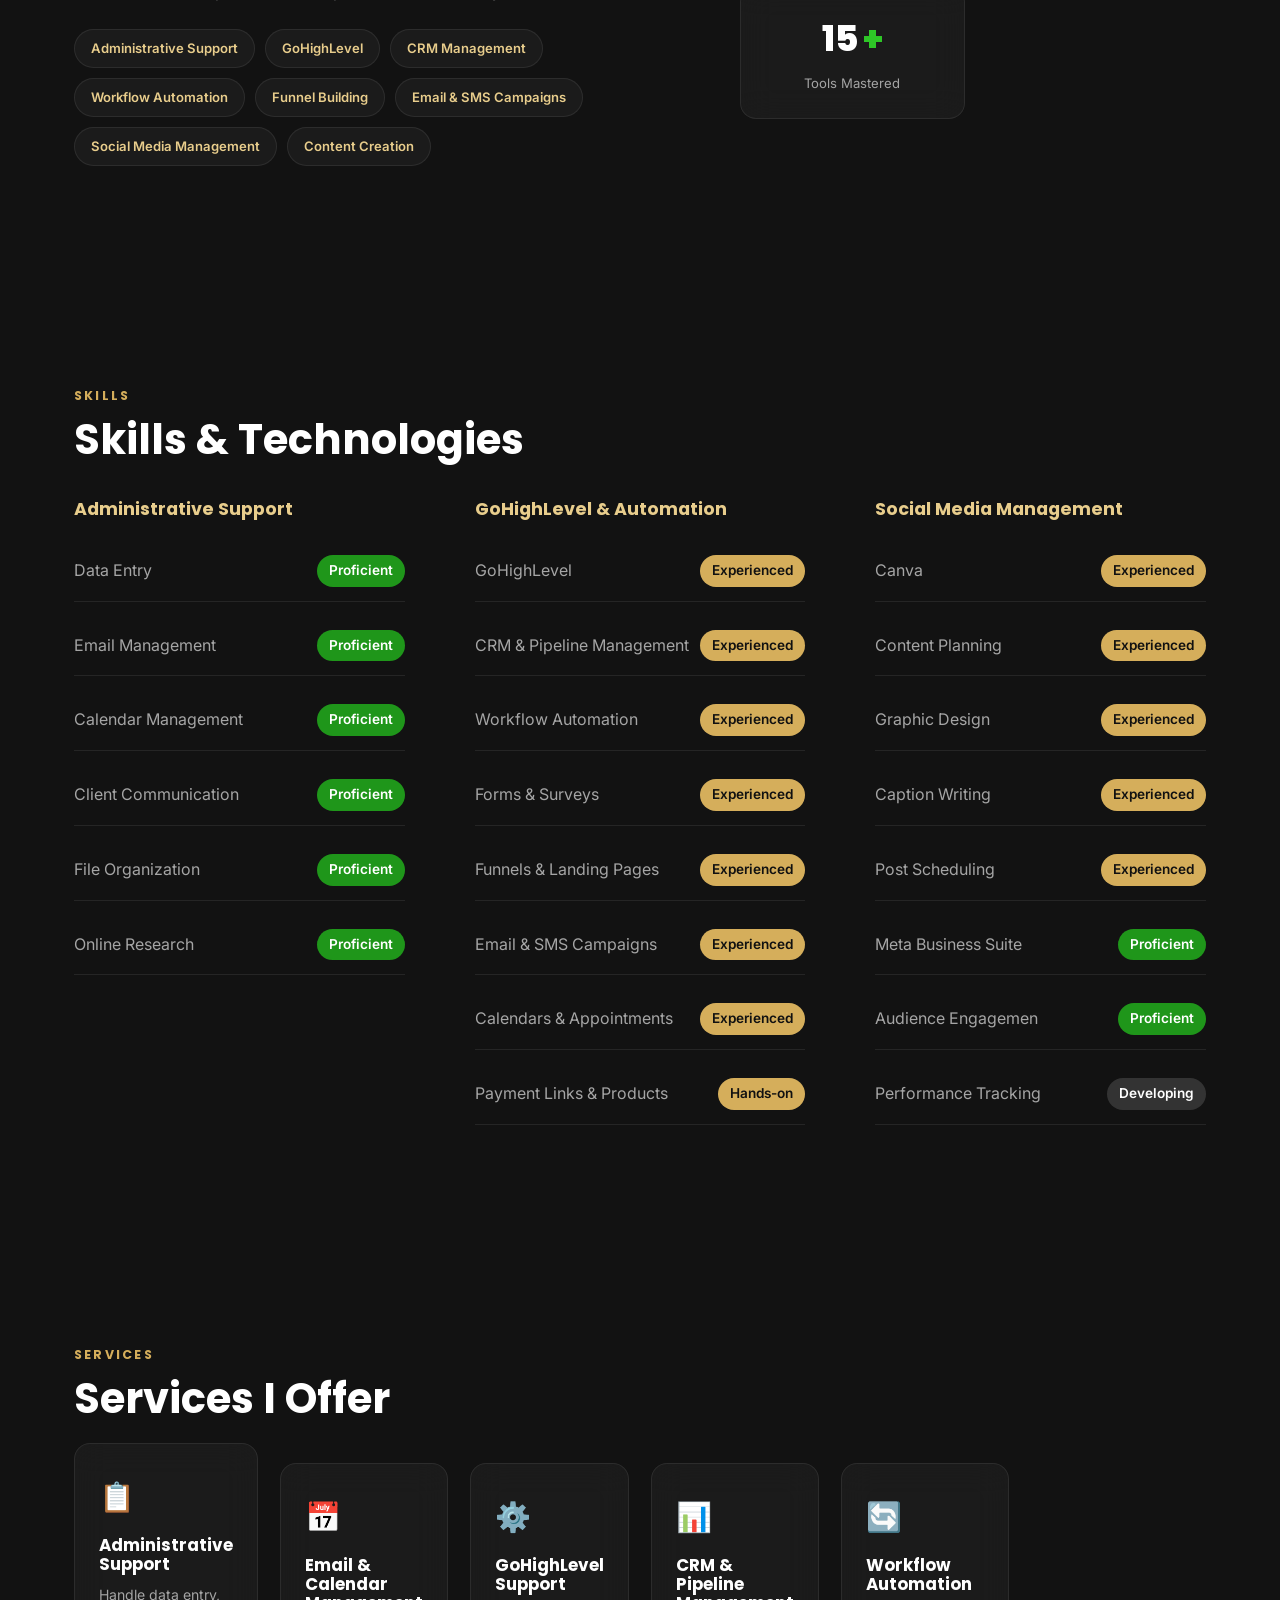
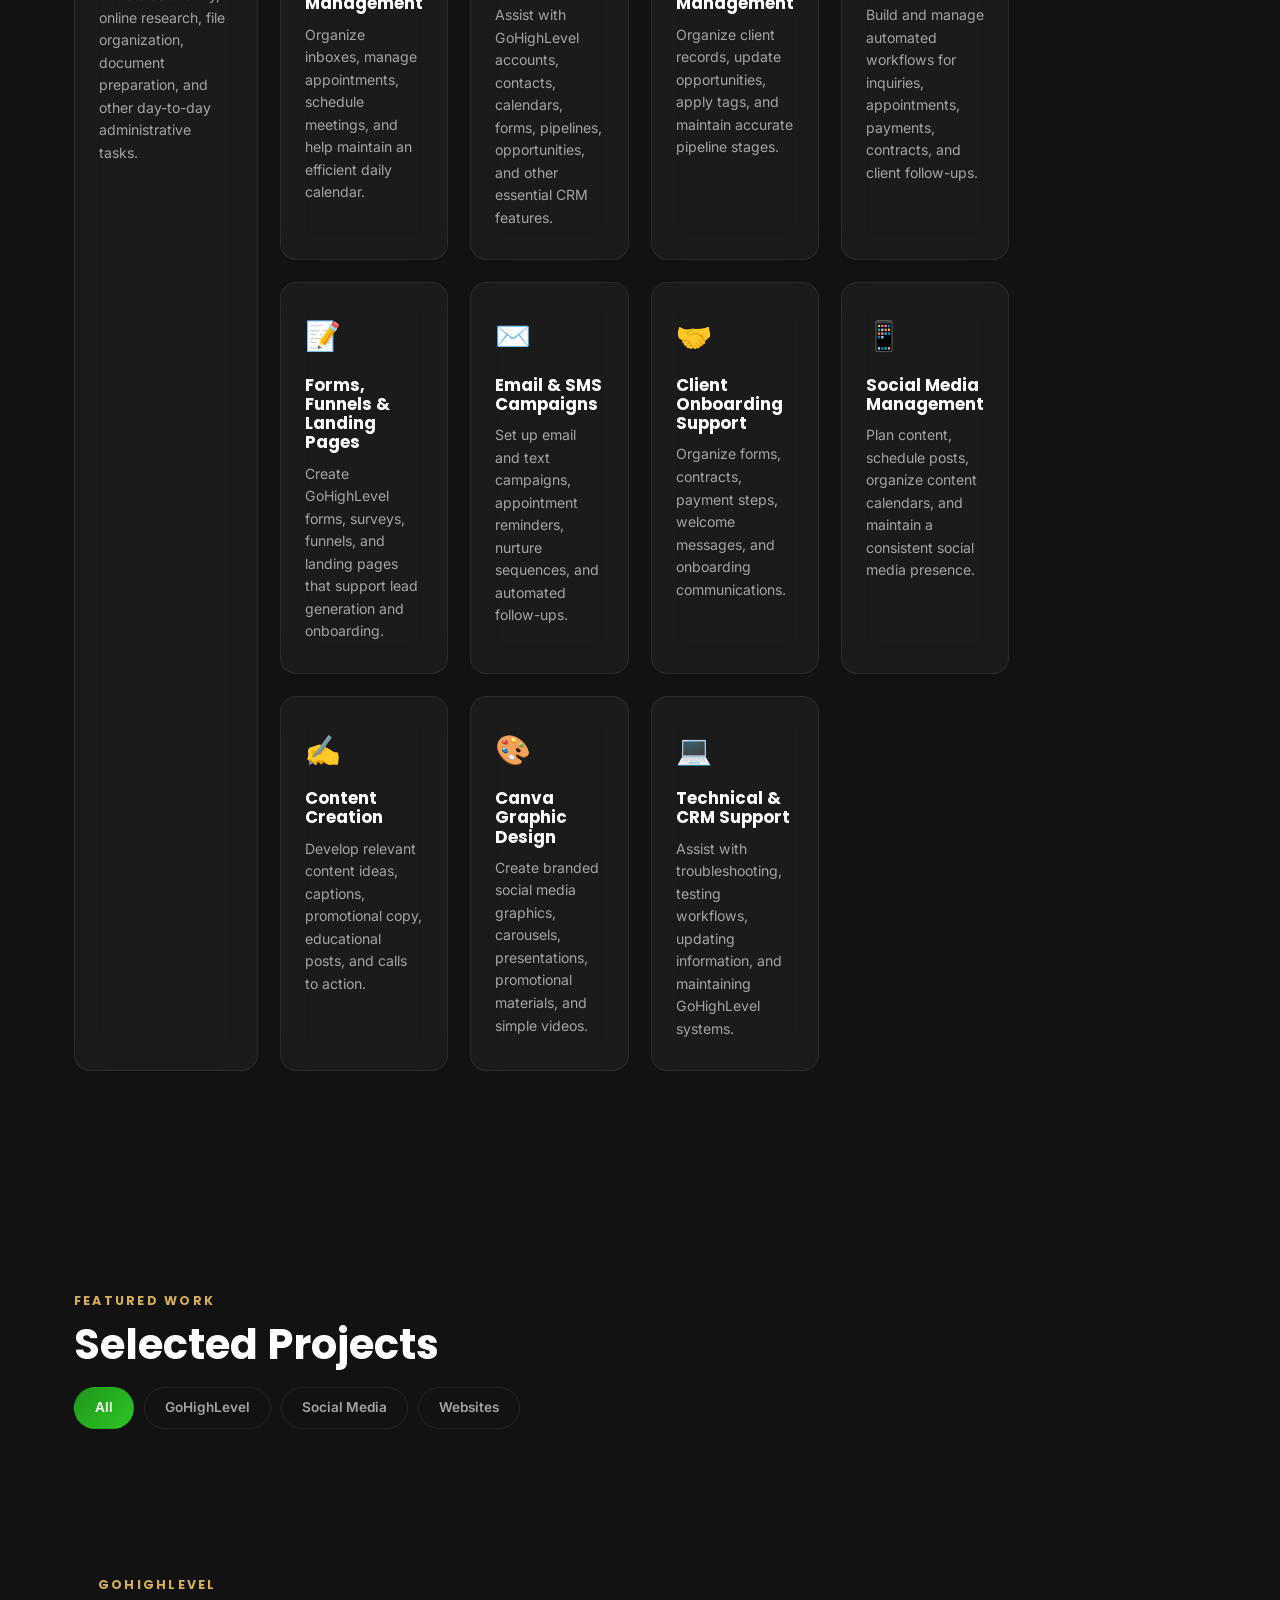
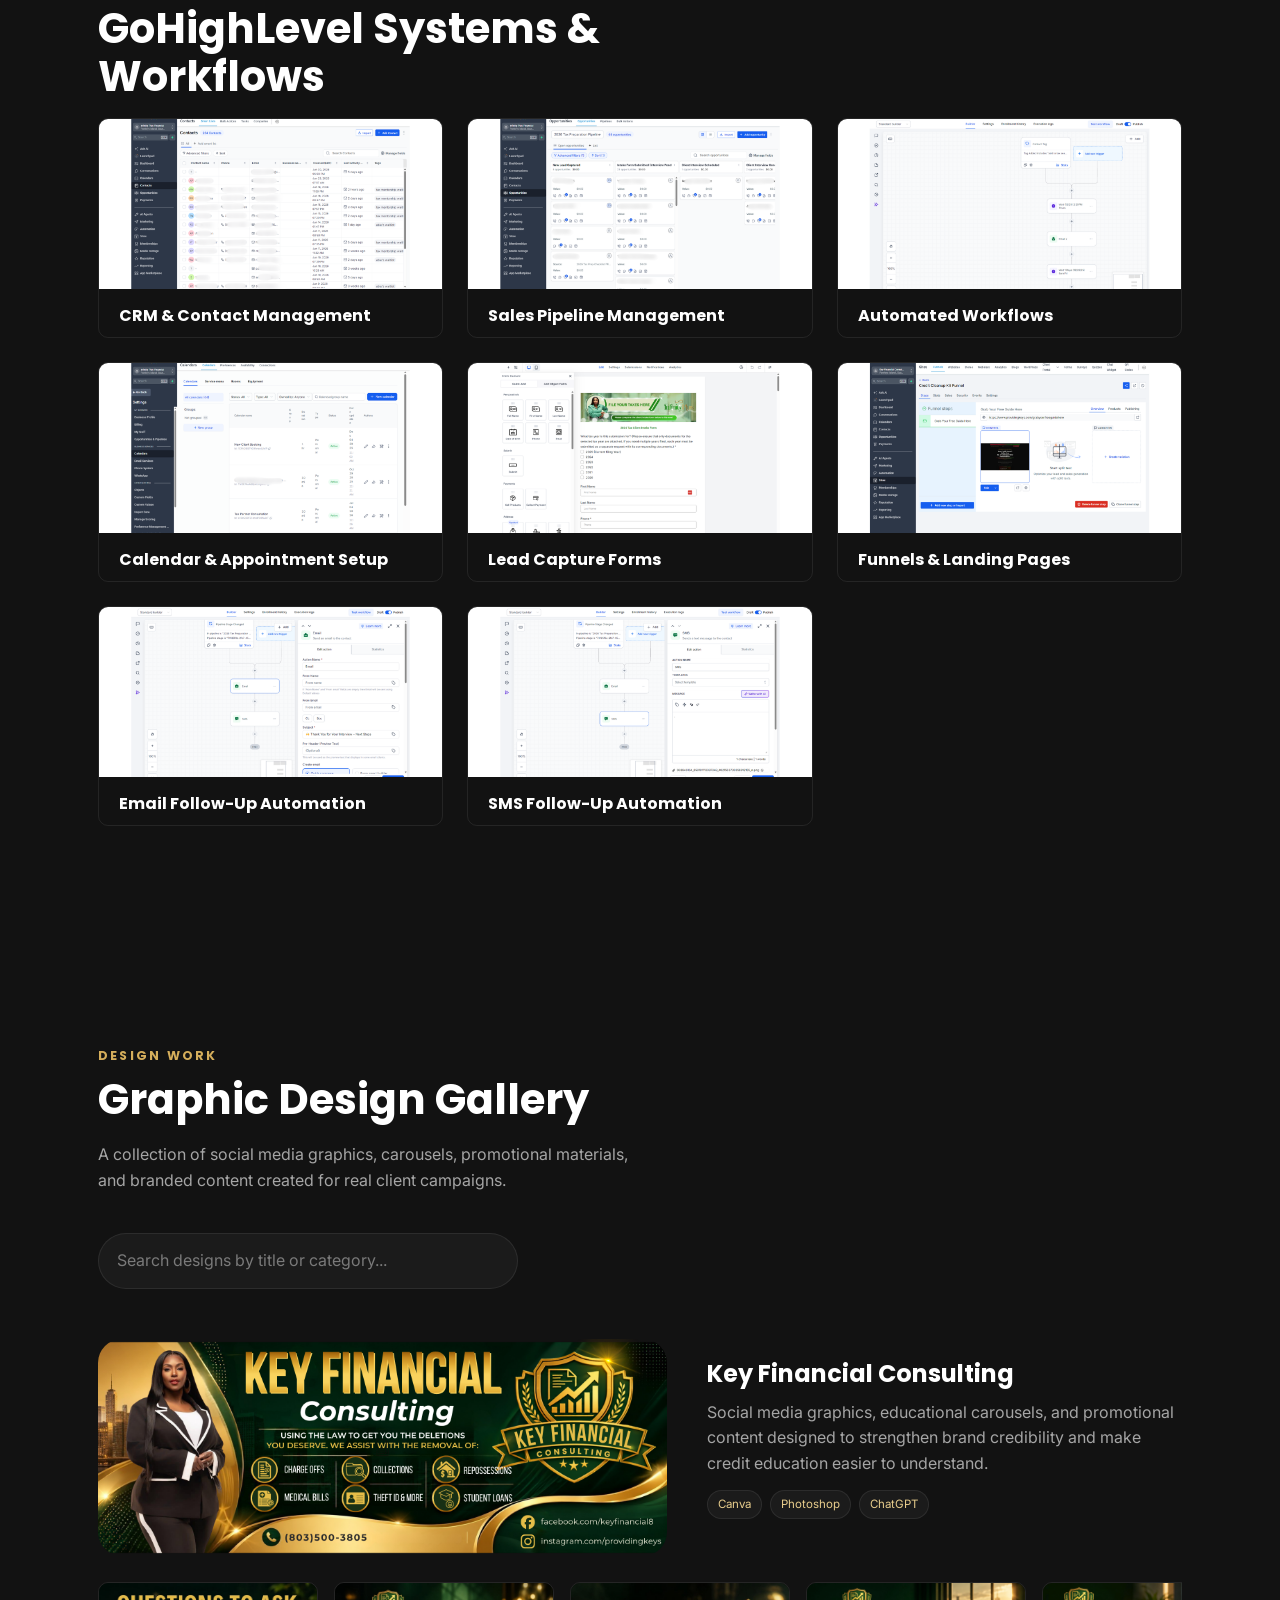
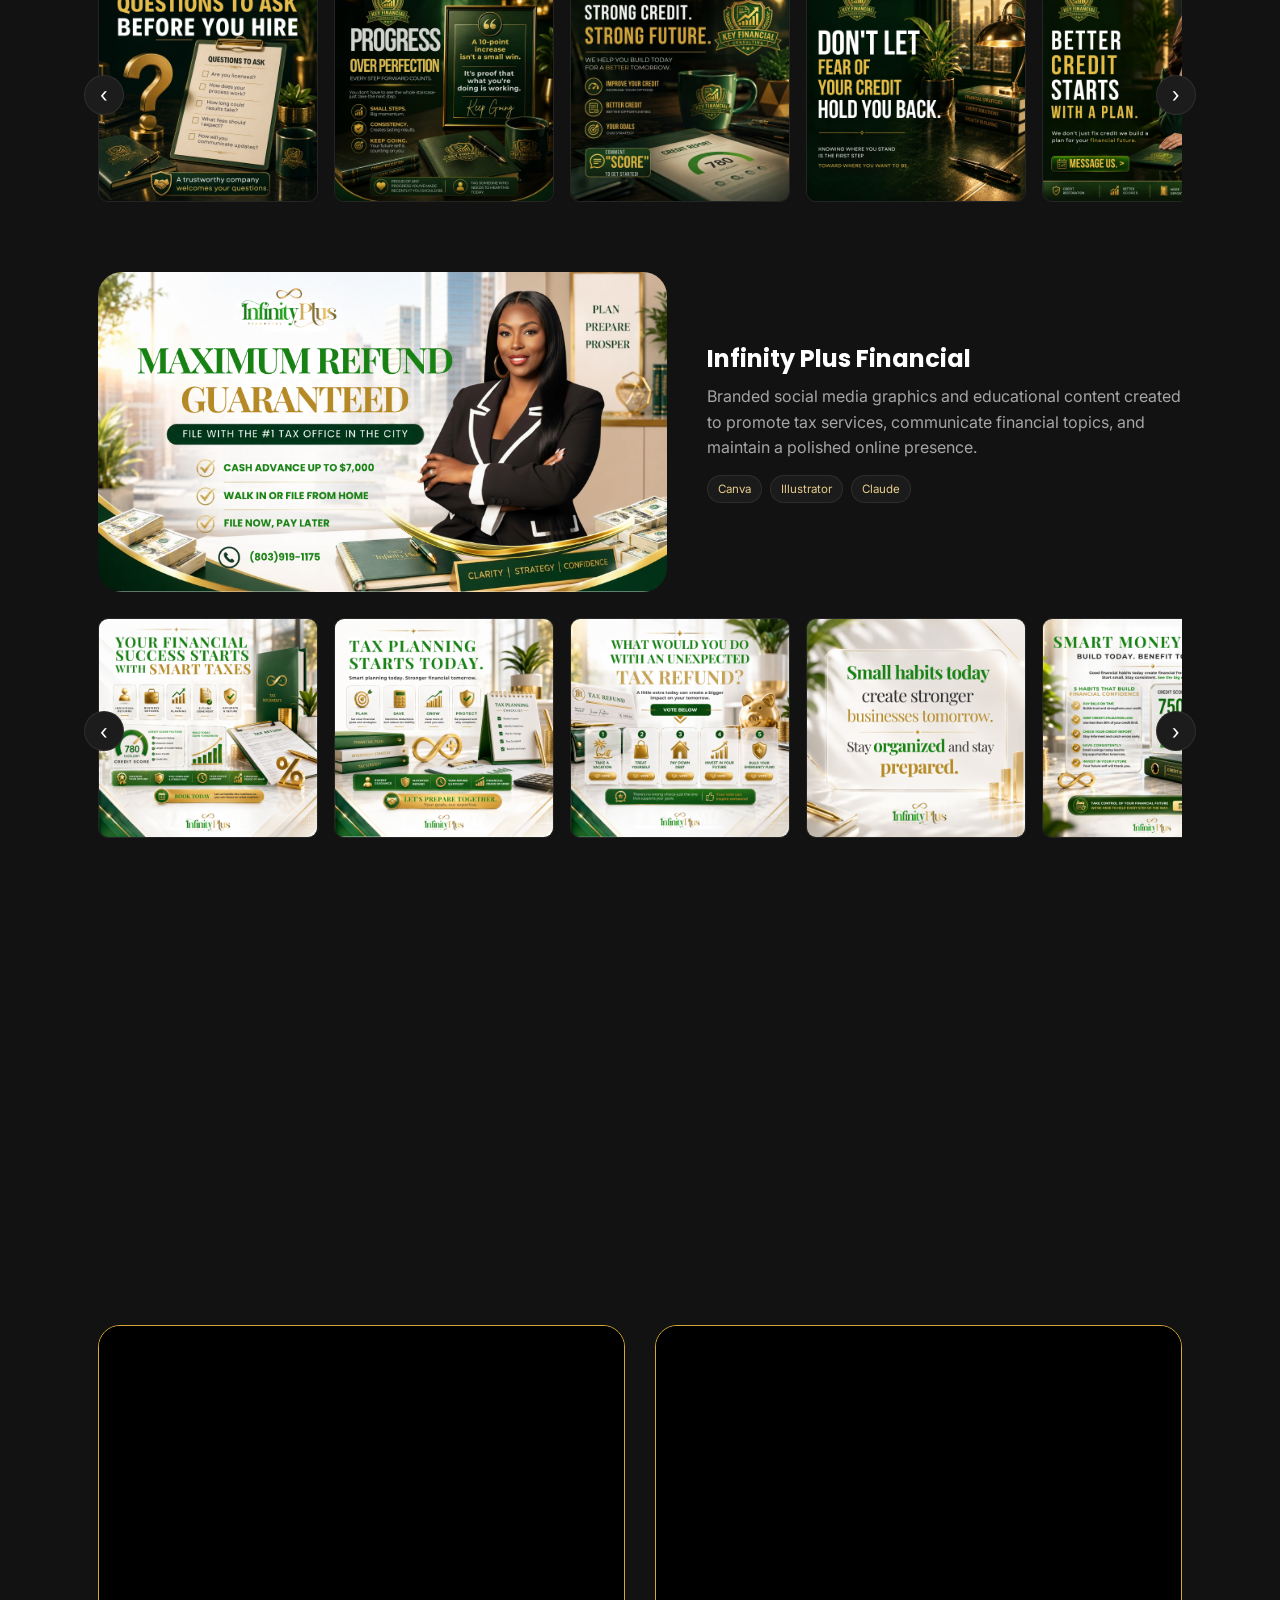
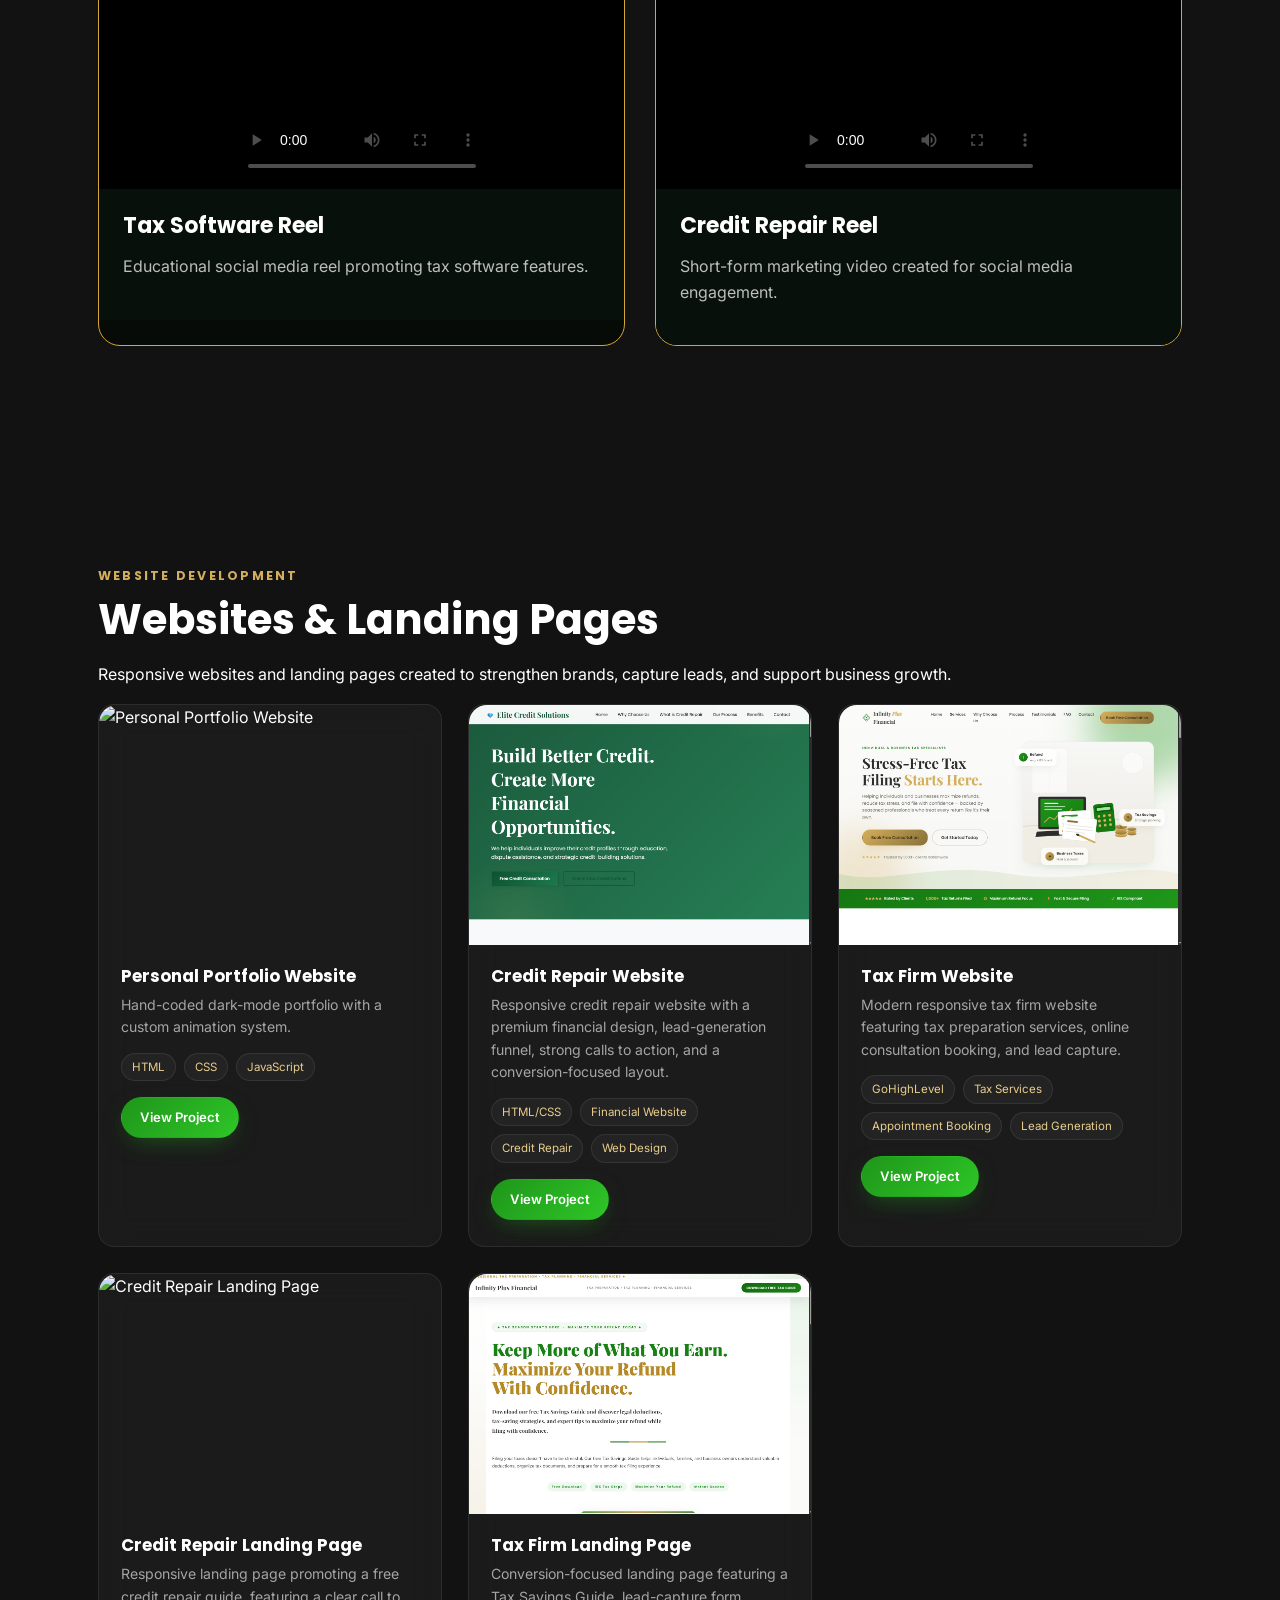
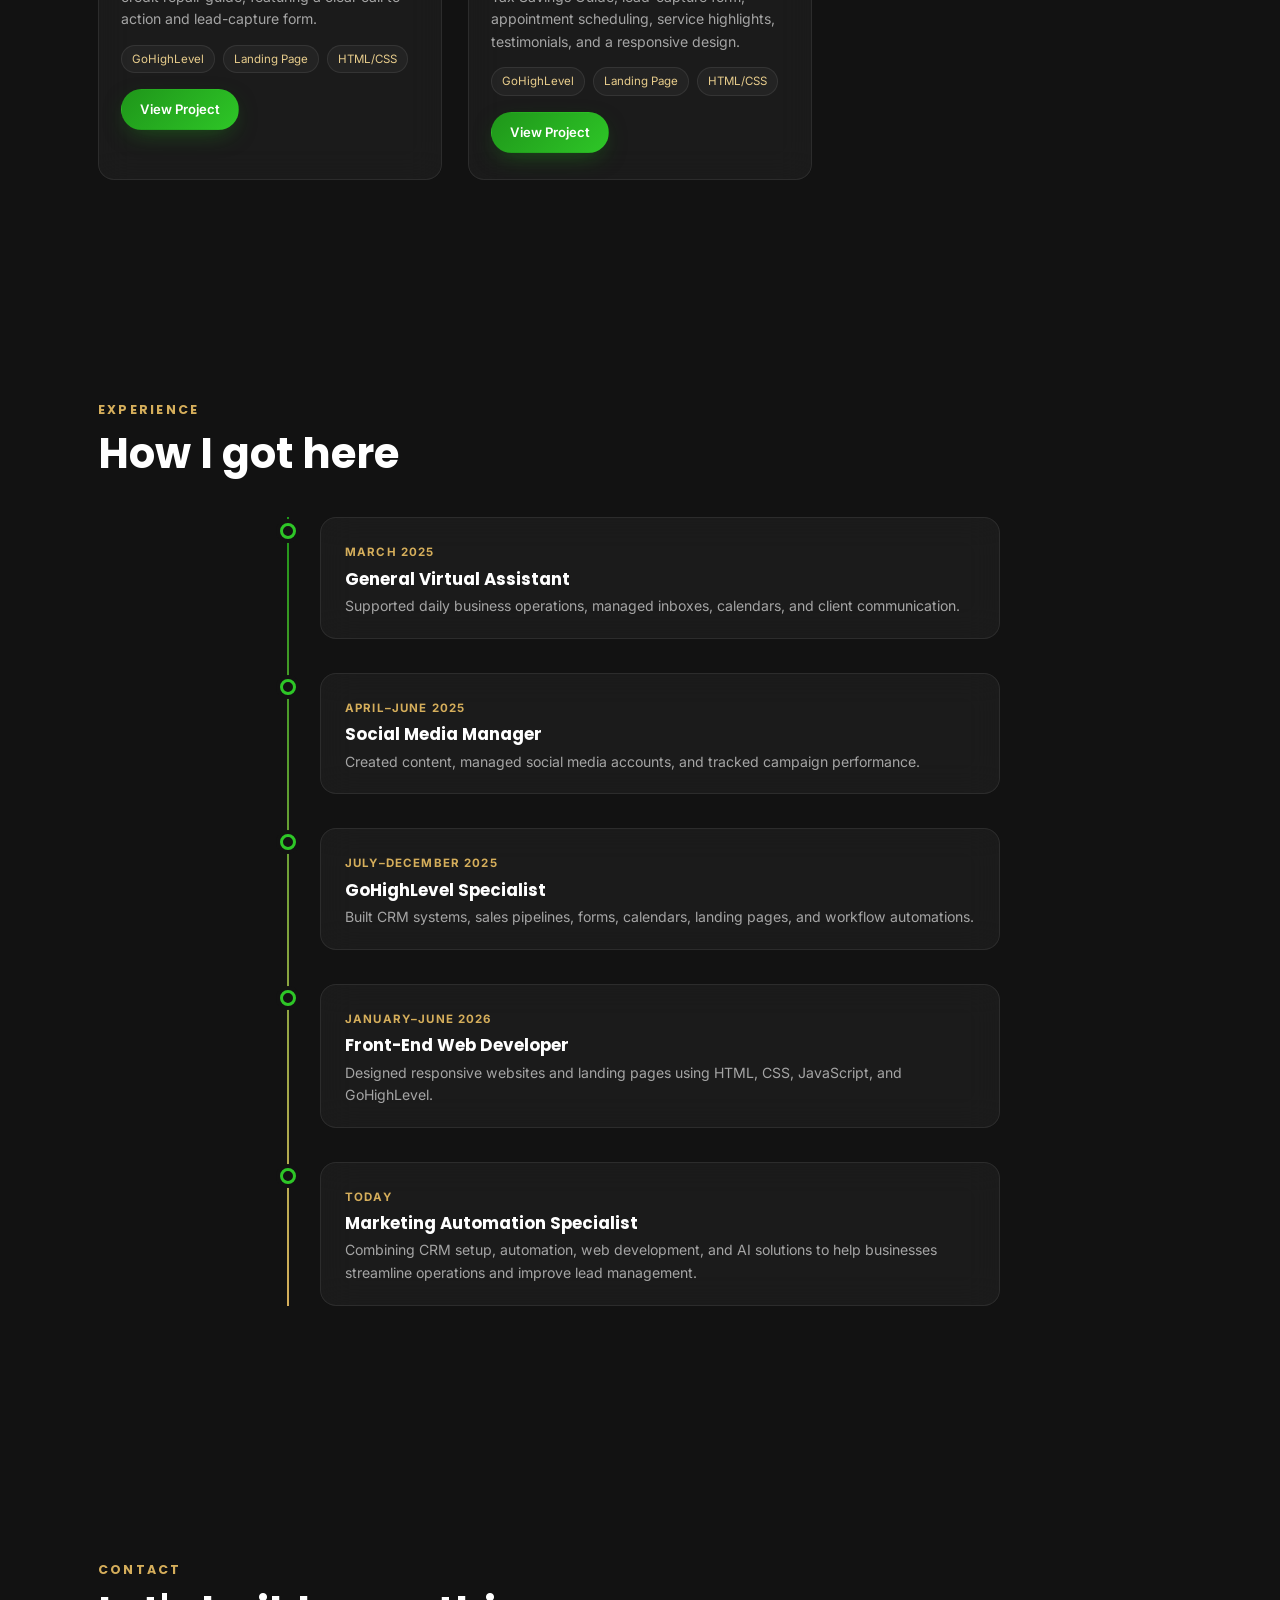
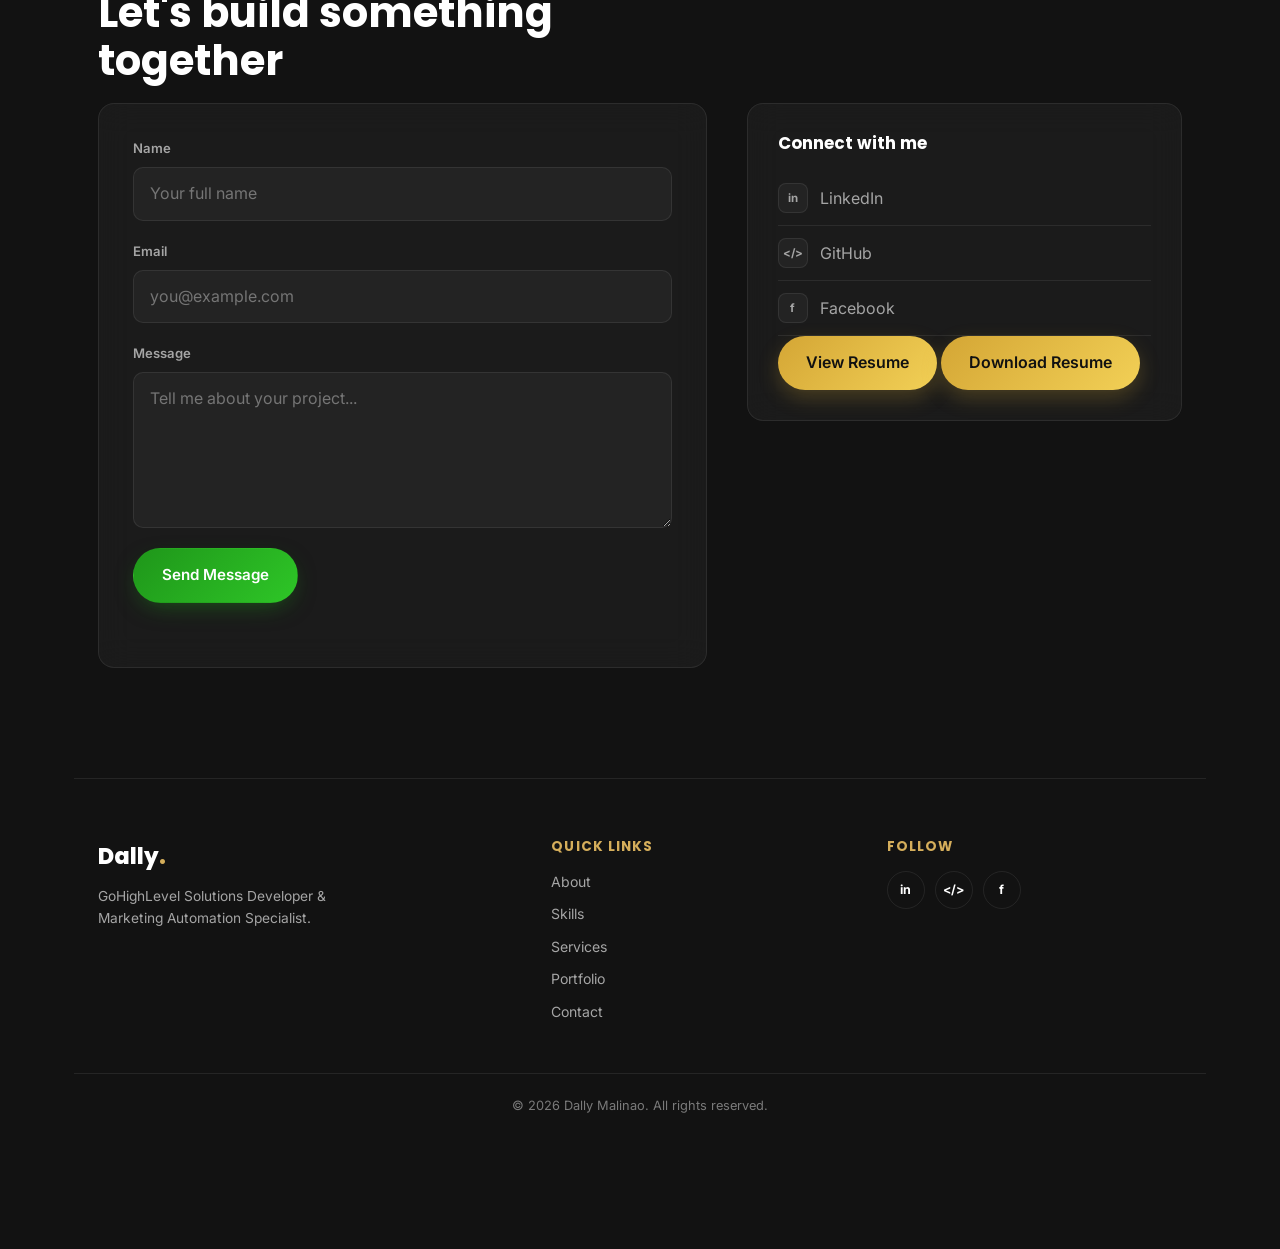
==== commit ad5a9c0f: "Update index.html" ====
--- a/index.html
+++ b/index.html
@@ -608,145 +608,205 @@
   </div>
 </section>
 
-    <section class="website-projects" id="website-projects">
-      <div class="portfolio__grid" id="portfolioGrid">
+  <section class="website-projects" id="website-projects">
+  <div class="container">
+
+    <div class="section-header reveal-up">
+      <p class="section-eyebrow">WEBSITE DEVELOPMENT</p>
+      <h2 class="section-title">Websites & Landing Pages</h2>
+      <p class="section-description">
+        Responsive websites and landing pages created to strengthen brands,
+        capture leads, and support business growth.
+      </p>
+    </div>
+
+    <div class="portfolio__grid" id="portfolioGrid">
+
+      <!-- Personal Portfolio -->
       <article class="project-card glass reveal-up" data-category="websites">
         <div class="project-card__img">
-          <img src="images/portfolio-home.png"
-     alt="Personal Portfolio Website"
-     loading="lazy">
-        </div>
+          <img
+            src="images/portfolio-home.png"
+            alt="Personal Portfolio Website"
+            loading="lazy"
+          >
+        </div>
+
         <div class="project-card__body">
           <h3>Personal Portfolio Website</h3>
-          <p>Hand-coded dark-mode portfolio with custom animation system.</p>
-          <div class="tag-list"><span>HTML</span><span>CSS</span><span>JavaScript</span></div>
+
+          <p>
+            Hand-coded dark-mode portfolio with a custom animation system.
+          </p>
+
+          <div class="tag-list">
+            <span>HTML</span>
+            <span>CSS</span>
+            <span>JavaScript</span>
+          </div>
+
           <div class="project-card__links">
-            <a href="#" class="btn btn--sm btn--emerald">View Project</a>
+            <a href="#" class="btn btn--sm btn--emerald">
+              View Project
+            </a>
           </div>
         </div>
       </article>
 
+      <!-- Credit Repair Website -->
       <article class="project-card glass reveal-up" data-category="websites">
         <div class="project-card__img">
-          <img src="credit repair website.png" alt="Credit Repair Website" loading="lazy">
-        </div>
+          <img
+            src="credit repair website.png"
+            alt="Credit Repair Website"
+            loading="lazy"
+          >
+        </div>
+
         <div class="project-card__body">
           <h3>Credit Repair Website</h3>
-          <p>Responsive credit repair website with a premium financial design, lead generation funnel, strong CTAs, and conversion-focused layout built using HTML and CSS.</p>
-          <div class="tag-list"><span>HTML/CSS</span><span>Financial Website</span><span>Credit Repair</span><span>Web Design</span></div>
+
+          <p>
+            Responsive credit repair website with a premium financial design,
+            lead-generation funnel, strong calls to action, and a
+            conversion-focused layout.
+          </p>
+
+          <div class="tag-list">
+            <span>HTML/CSS</span>
+            <span>Financial Website</span>
+            <span>Credit Repair</span>
+            <span>Web Design</span>
+          </div>
+
           <div class="project-card__links">
-            <a href="https://malinaodally.github.io/projects/elite-credit-solutions.html" class="btn btn--sm btn--emerald">View Project</a>
+            <a
+              href="https://malinaodally.github.io/projects/elite-credit-solutions.html"
+              class="btn btn--sm btn--emerald"
+              target="_blank"
+              rel="noopener noreferrer"
+            >
+              View Project
+            </a>
           </div>
         </div>
       </article>
 
+      <!-- Tax Firm Website -->
       <article class="project-card glass reveal-up" data-category="websites">
-
-    <div class="project-card__img">
-        <img src="infinity-plus-financial-website.png"
-             alt="Infinity Plus Financial Website"
-             loading="lazy">
-    </div>
-
-    <div class="project-card__body">
-
-        <h3>Tax Firm Website</h3>
-
-        <p>
-            Modern responsive website for Tax Firm featuring tax preparation services, online consultation booking, and lead capture for potential clients.
-        </p>
-
-        <div class="tag-list">
+        <div class="project-card__img">
+          <img
+            src="infinity-plus-financial-website.png"
+            alt="Infinity Plus Financial Website"
+            loading="lazy"
+          >
+        </div>
+
+        <div class="project-card__body">
+          <h3>Tax Firm Website</h3>
+
+          <p>
+            Modern responsive tax firm website featuring tax preparation
+            services, online consultation booking, and lead capture.
+          </p>
+
+          <div class="tag-list">
             <span>GoHighLevel</span>
             <span>Tax Services</span>
             <span>Appointment Booking</span>
             <span>Lead Generation</span>
-        </div>
-
-        <div class="project-card__links">
-    <a href="https://malinaodally.github.io/Infinity-Plus-Financial-Files/"
-       class="btn btn-sm btn--emerald">
-       View Project
-    </a>
-
-        </div>
-
-    </div>
-
-</article>
-
+          </div>
+
+          <div class="project-card__links">
+            <a
+              href="https://malinaodally.github.io/Infinity-Plus-Financial-Files/"
+              class="btn btn--sm btn--emerald"
+              target="_blank"
+              rel="noopener noreferrer"
+            >
+              View Project
+            </a>
+          </div>
+        </div>
+      </article>
+
+      <!-- Credit Repair Landing Page -->
       <article class="project-card glass reveal-up" data-category="landing">
-
-    <div class="project-card__img">
-        <img src="key-financial-credit-guide.png"
-     alt="Credit Repair Landing Page"
-     loading="lazy">
-    </div>
-
-    <div class="project-card__body">
-
-        <h3>Credit Repair Landing Page</h3>
-
-        <p>
-            Designed and built a responsive landing page promoting a free credit repair guide,
-            with a clear call-to-action and lead capture focused on generating qualified leads.
-        </p>
-
-        <div class="tag-list">
+        <div class="project-card__img">
+          <img
+            src="key-financial-credit-guide.png"
+            alt="Credit Repair Landing Page"
+            loading="lazy"
+          >
+        </div>
+
+        <div class="project-card__body">
+          <h3>Credit Repair Landing Page</h3>
+
+          <p>
+            Responsive landing page promoting a free credit repair guide,
+            featuring a clear call to action and lead-capture form.
+          </p>
+
+          <div class="tag-list">
             <span>GoHighLevel</span>
             <span>Landing Page</span>
             <span>HTML/CSS</span>
-        </div>
-
-        <div class="project-card__links">
-    <a href="credit-landing-page.html"
-       class="btn btn-sm btn--emerald">
-       View Project
-    </a>
-</div>
-
-    </div>
-
-</article>
-
+          </div>
+
+          <div class="project-card__links">
+            <a
+              href="credit-landing-page.html"
+              class="btn btn--sm btn--emerald"
+            >
+              View Project
+            </a>
+          </div>
+        </div>
+      </article>
+
+      <!-- Tax Firm Landing Page -->
       <article class="project-card glass reveal-up" data-category="landing">
-
-    <div class="project-card__img">
-        <img src="Infinity-landing-page.png" alt="Infinity Plus Financial Landing Page">
-    </div>
-
-    <div class="project-card__body">
-
-        <h3>Tax Firm Landing Page</h3>
-
-        <p>
-            A modern conversion-focused landing page for a tax preparation firm featuring a 
-            free Tax Savings Guide download, lead capture form, appointment scheduling, 
-            service highlights, testimonials, and mobile-first responsive design to help 
-            convert visitors into clients.
-        </p>
-
-        <div class="tag-list">
+        <div class="project-card__img">
+          <img
+            src="Infinity-landing-page.png"
+            alt="Infinity Plus Financial Landing Page"
+            loading="lazy"
+          >
+        </div>
+
+        <div class="project-card__body">
+          <h3>Tax Firm Landing Page</h3>
+
+          <p>
+            Conversion-focused landing page featuring a Tax Savings Guide,
+            lead-capture form, appointment scheduling, service highlights,
+            testimonials, and a responsive design.
+          </p>
+
+          <div class="tag-list">
             <span>GoHighLevel</span>
             <span>Landing Page</span>
             <span>HTML/CSS</span>
-        </div>
-
-        <div class="project-card__links">
-            <a href="https://malinaodally.github.io/Infinity-Plus-Financial-Files/Infinity-landing-page.html"
-               class="btn btn-sm btn--emerald">
+          </div>
+
+          <div class="project-card__links">
+            <a
+              href="https://malinaodally.github.io/Infinity-Plus-Financial-Files/Infinity-landing-page.html"
+              class="btn btn--sm btn--emerald"
+              target="_blank"
+              rel="noopener noreferrer"
+            >
               View Project
             </a>
-        </div>
-
-    </div>
-
-</article>
+          </div>
+        </div>
+      </article>
+
+    </div>
+  </div>
+</section>
       
-    </div>
-  </div>
-</section>
-
 <!-- ============ EXPERIENCE TIMELINE ============ -->
 <section class="experience" id="experience">
   <div class="container">
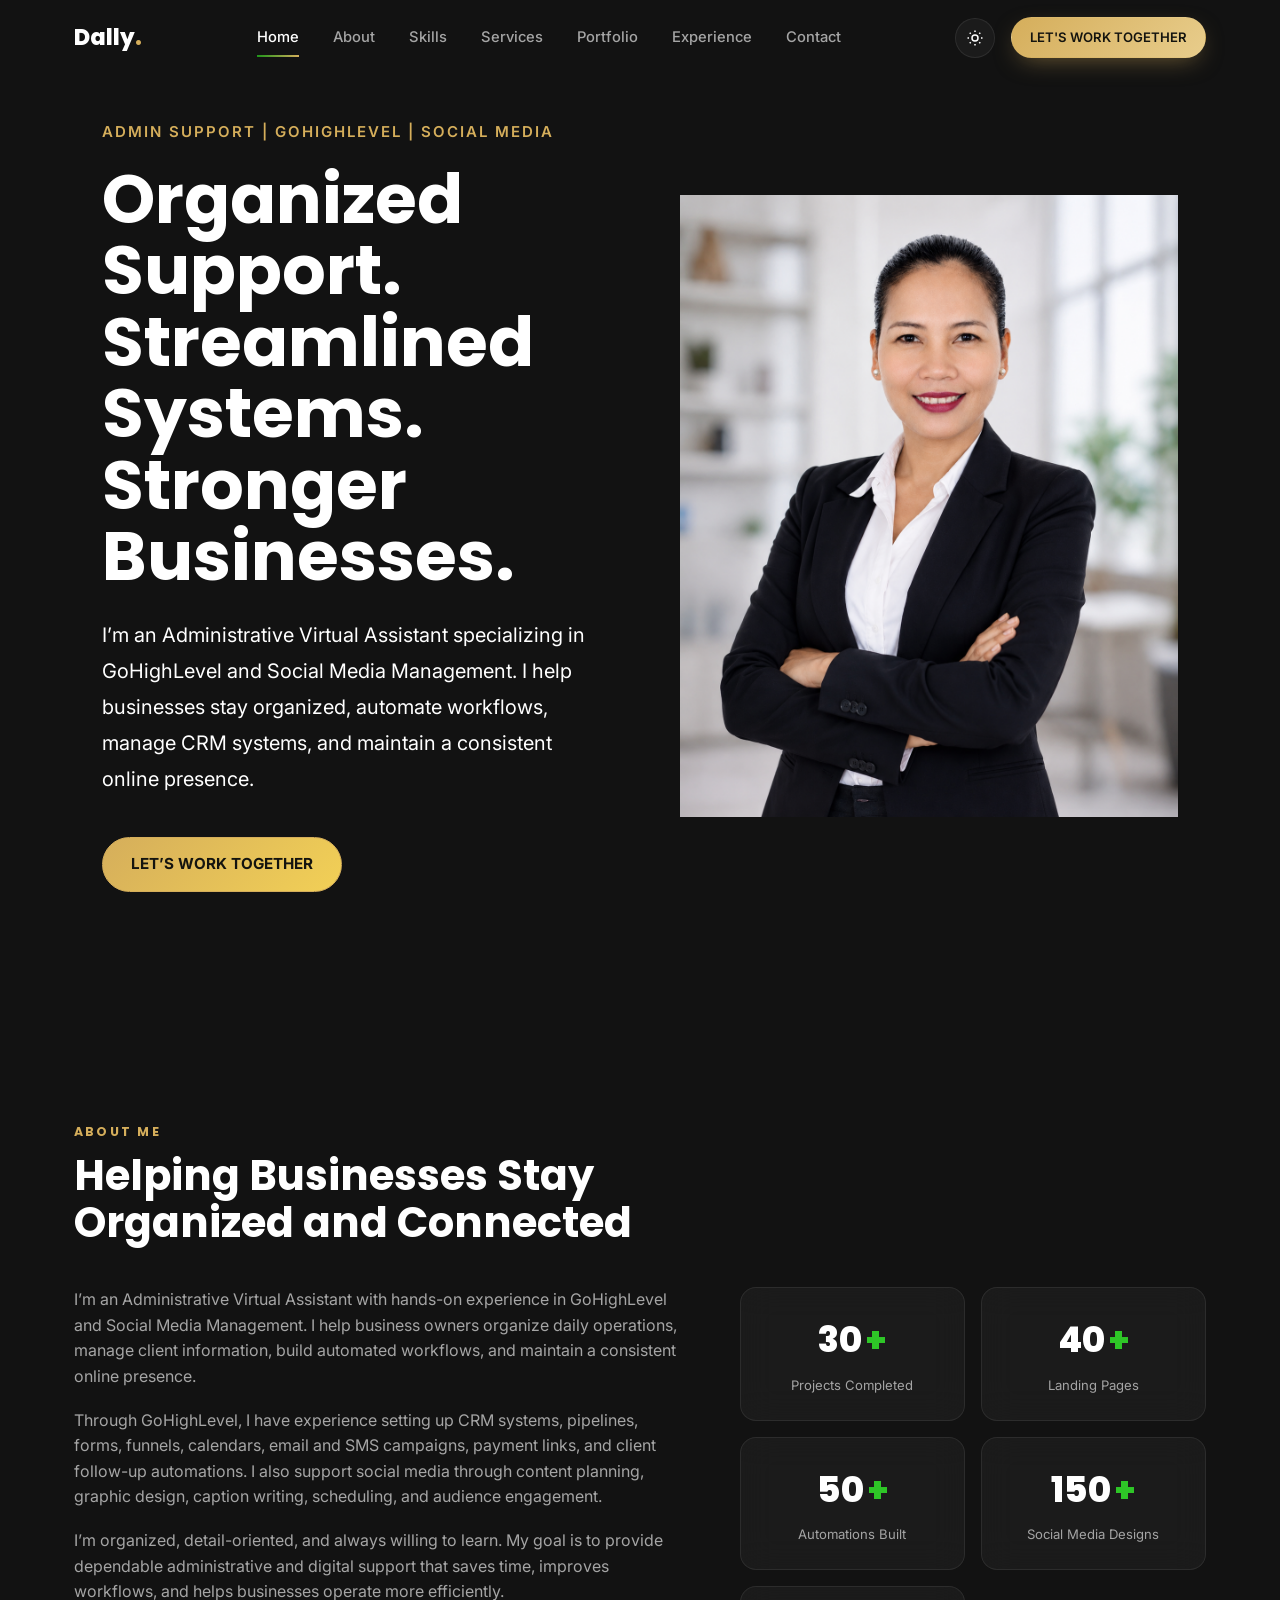
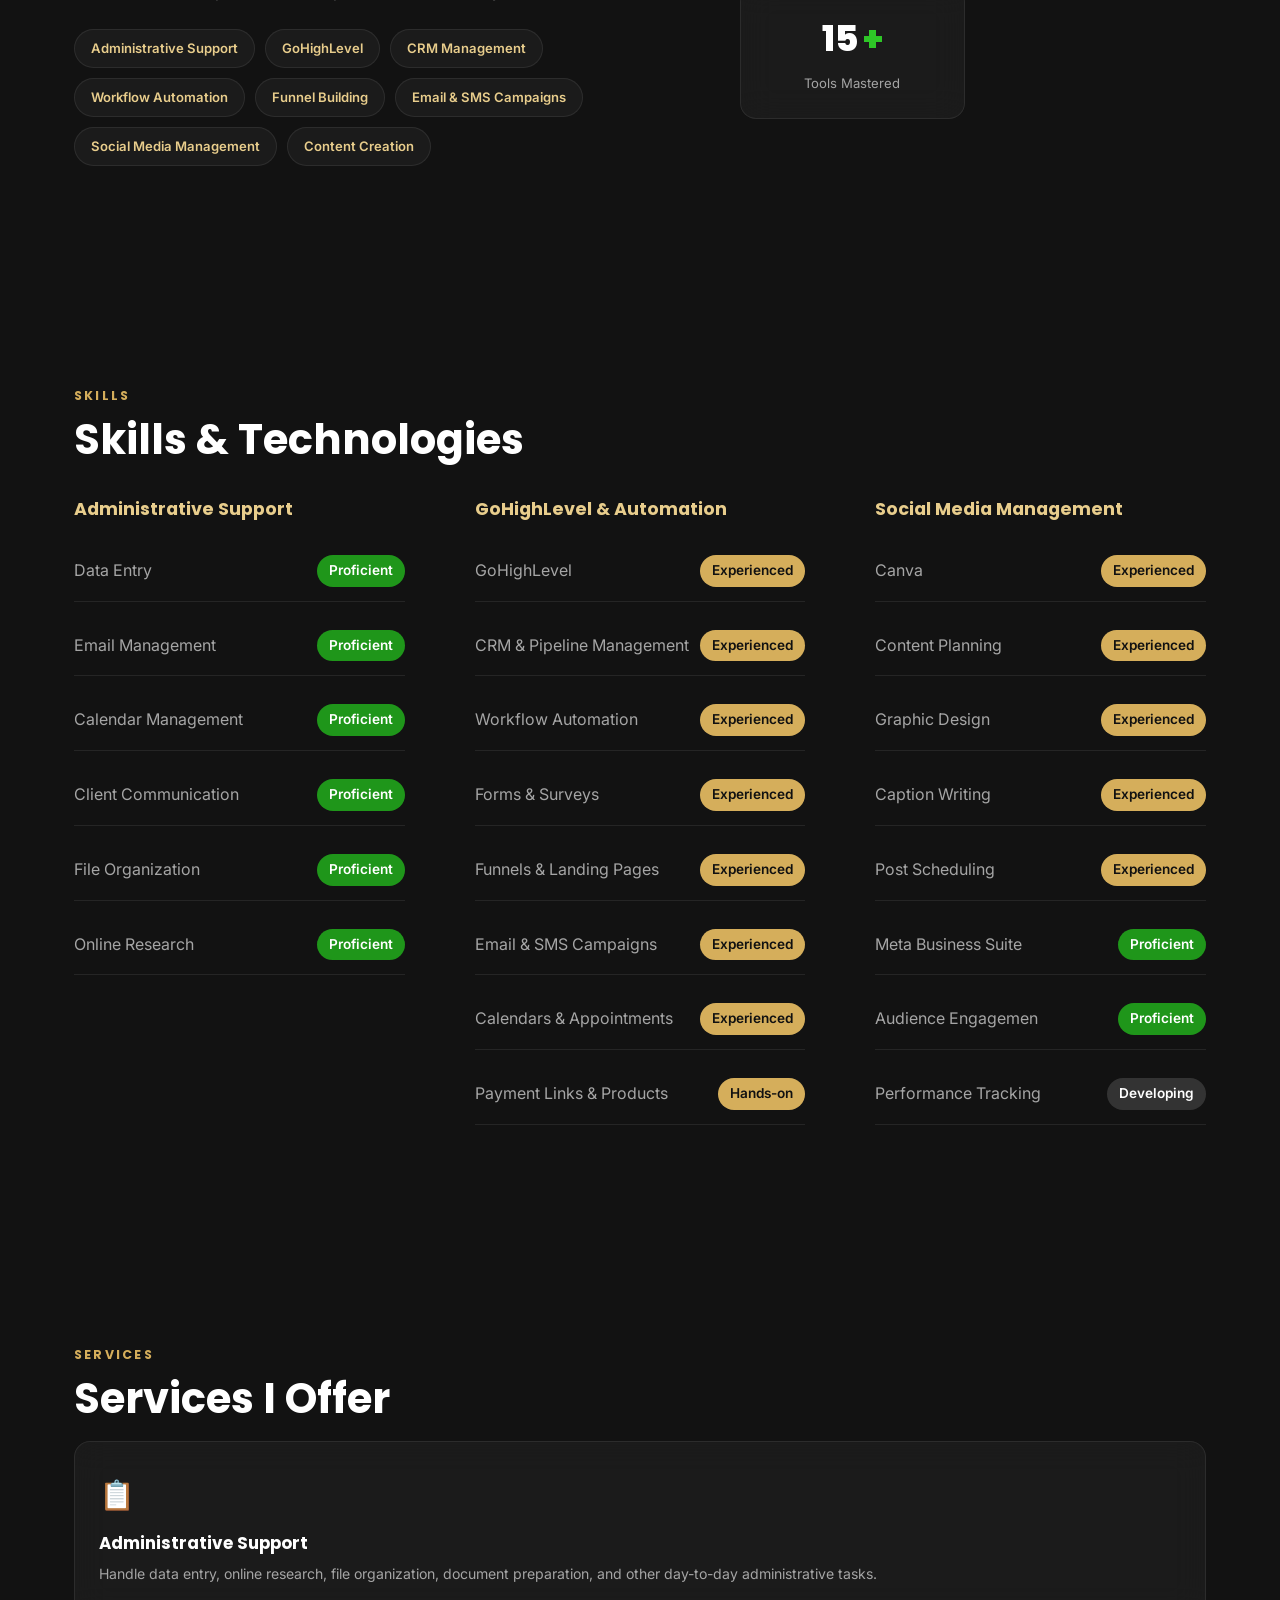
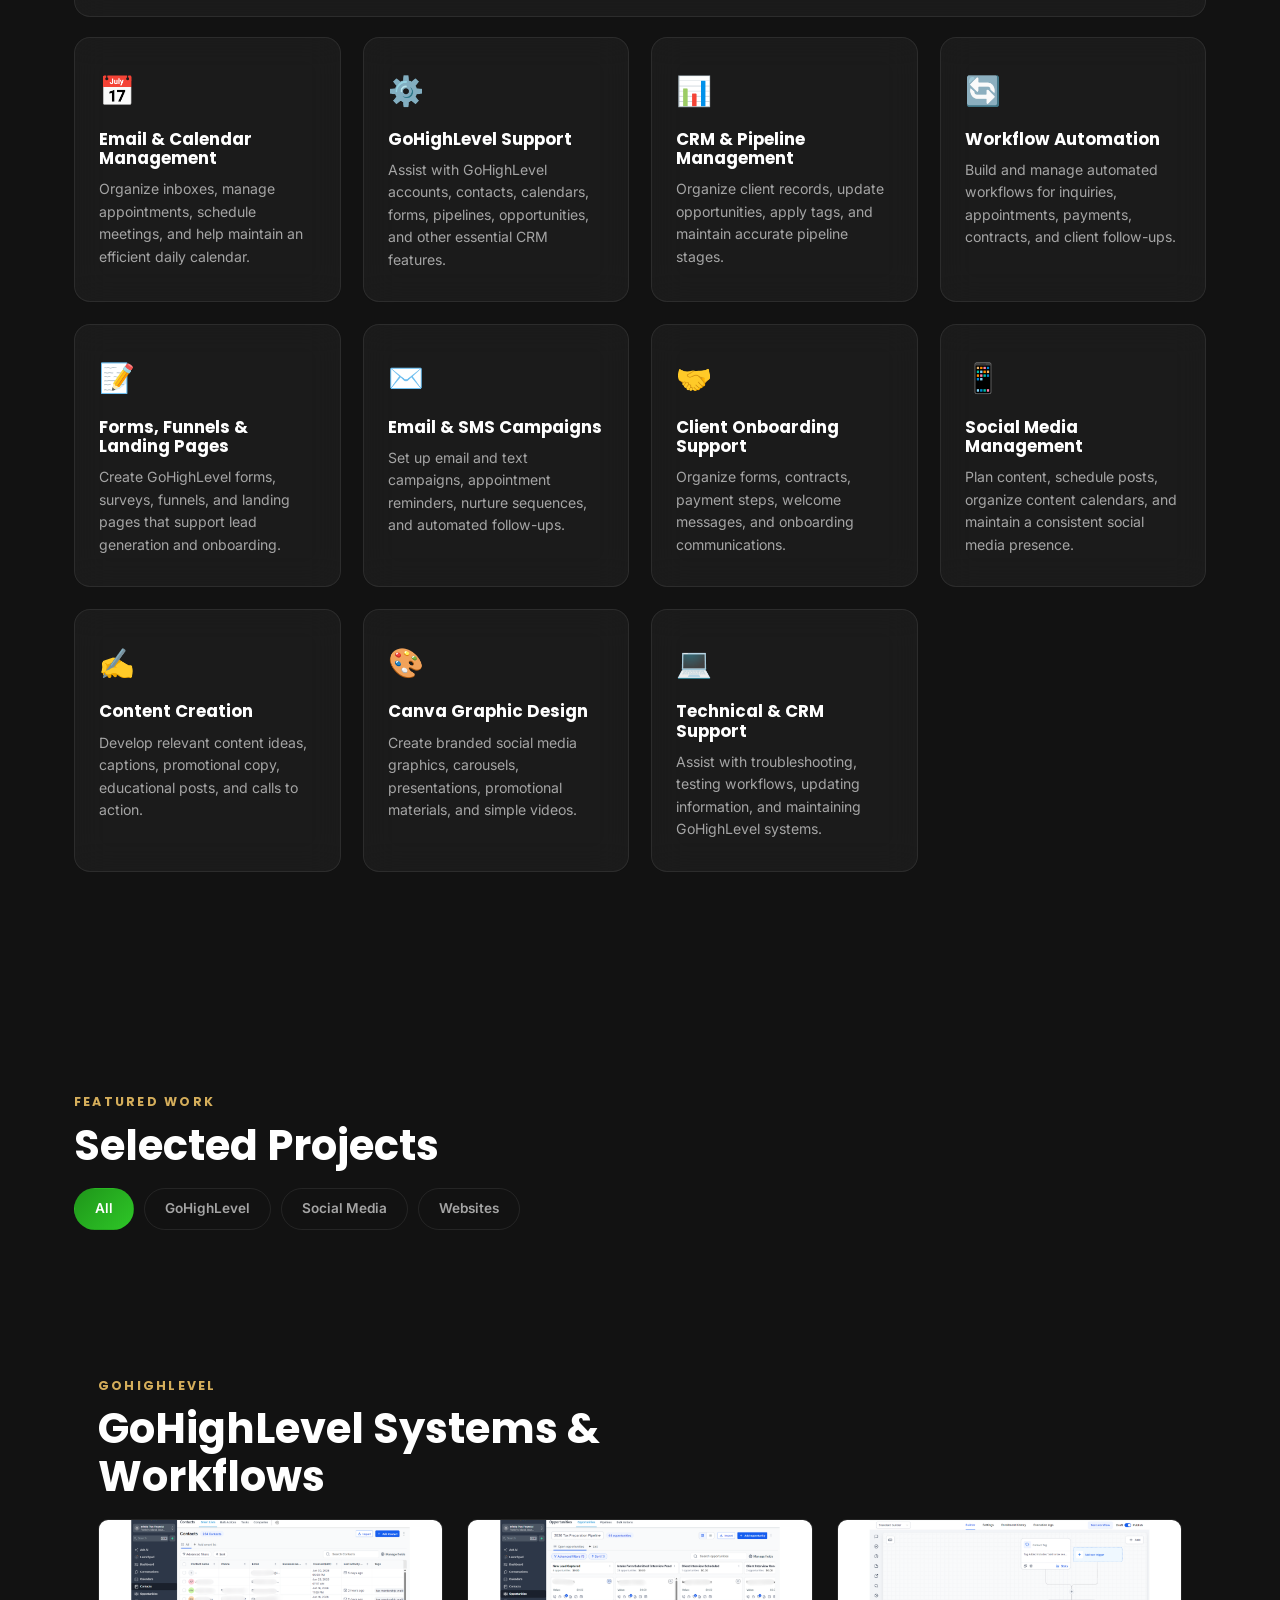
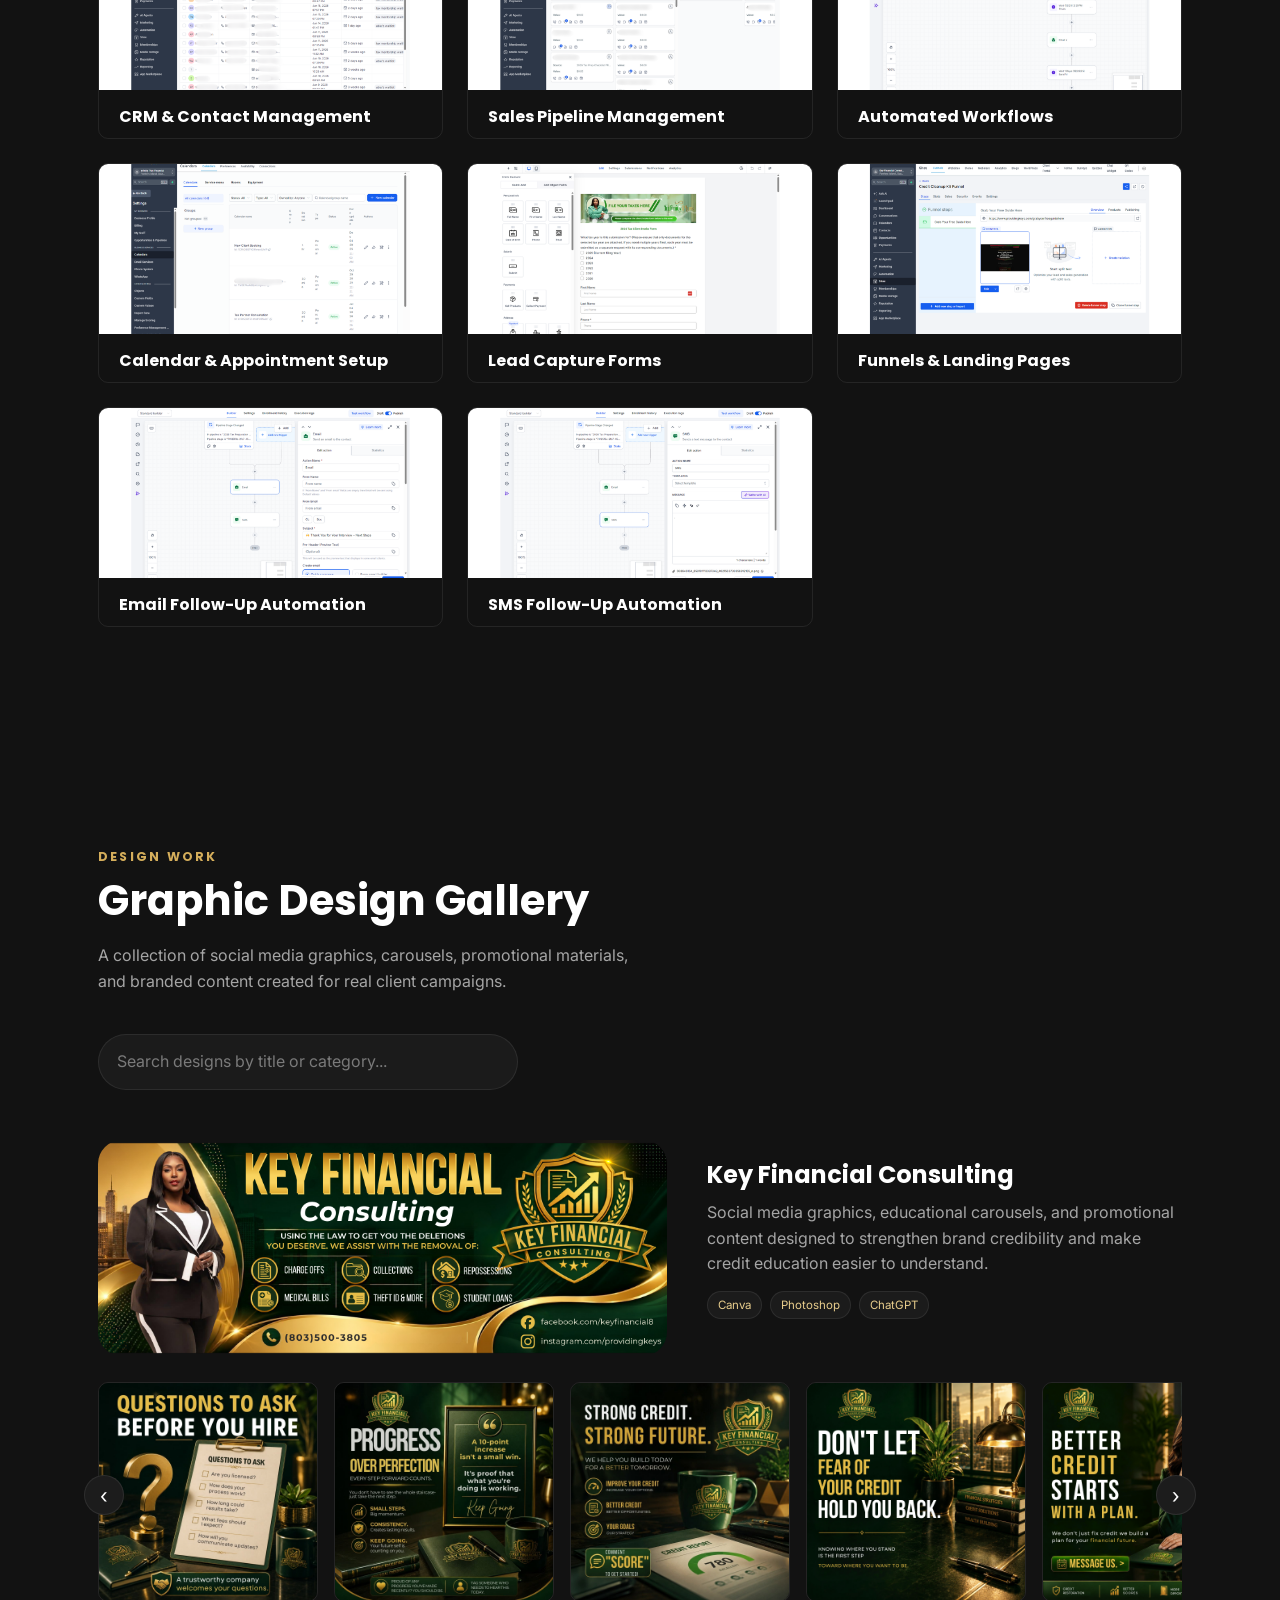
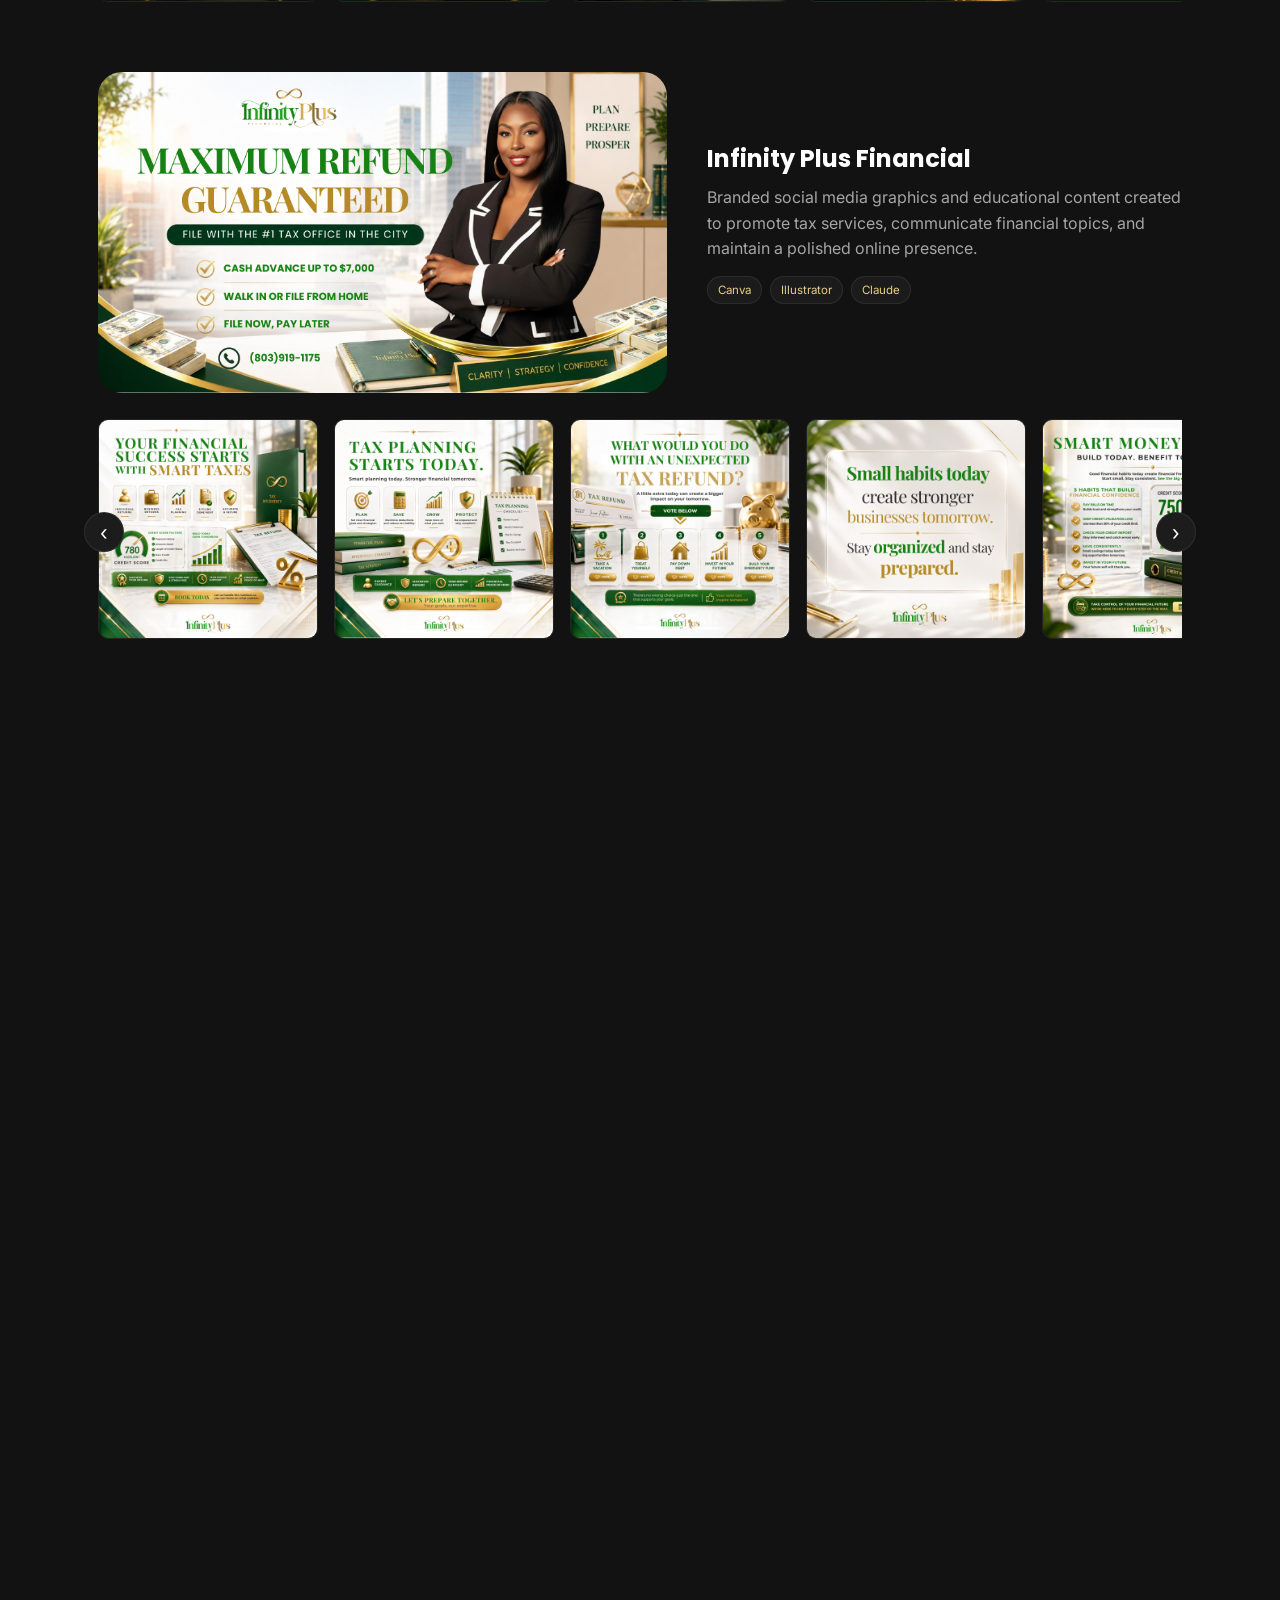
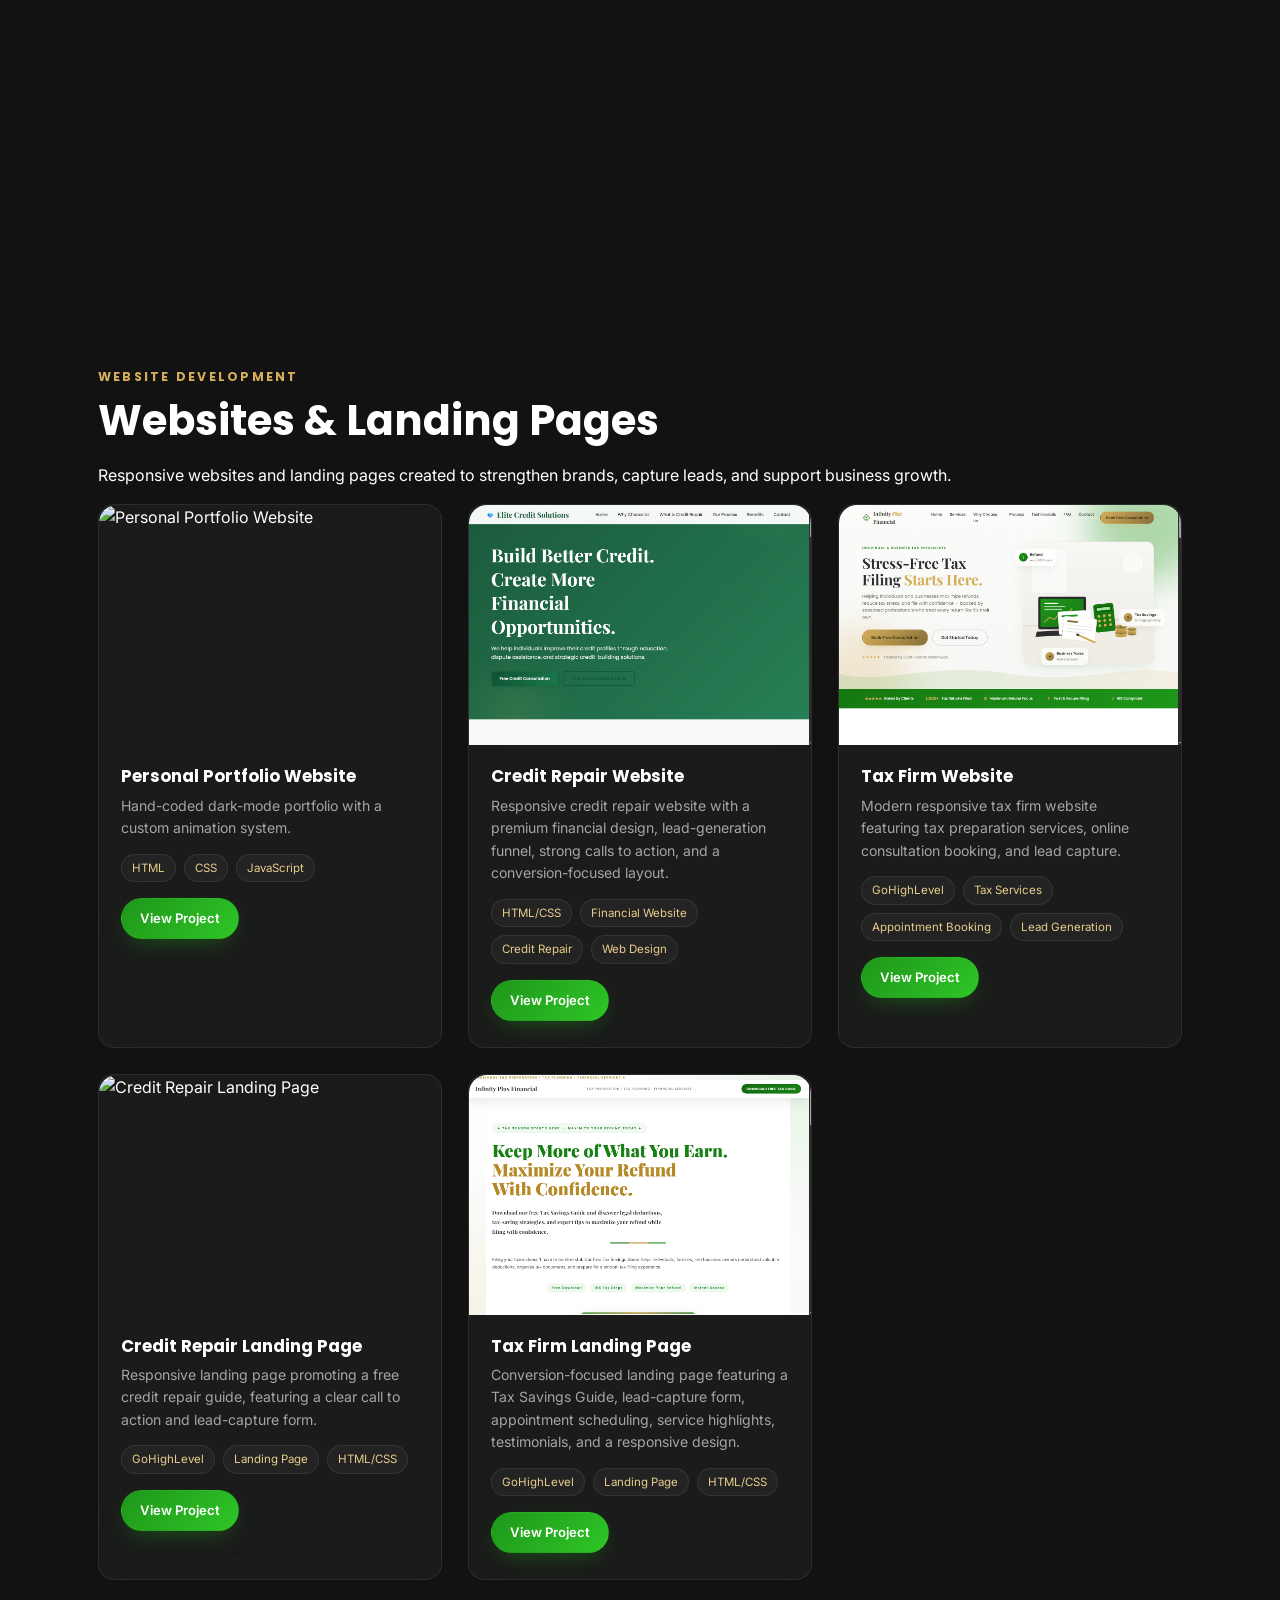
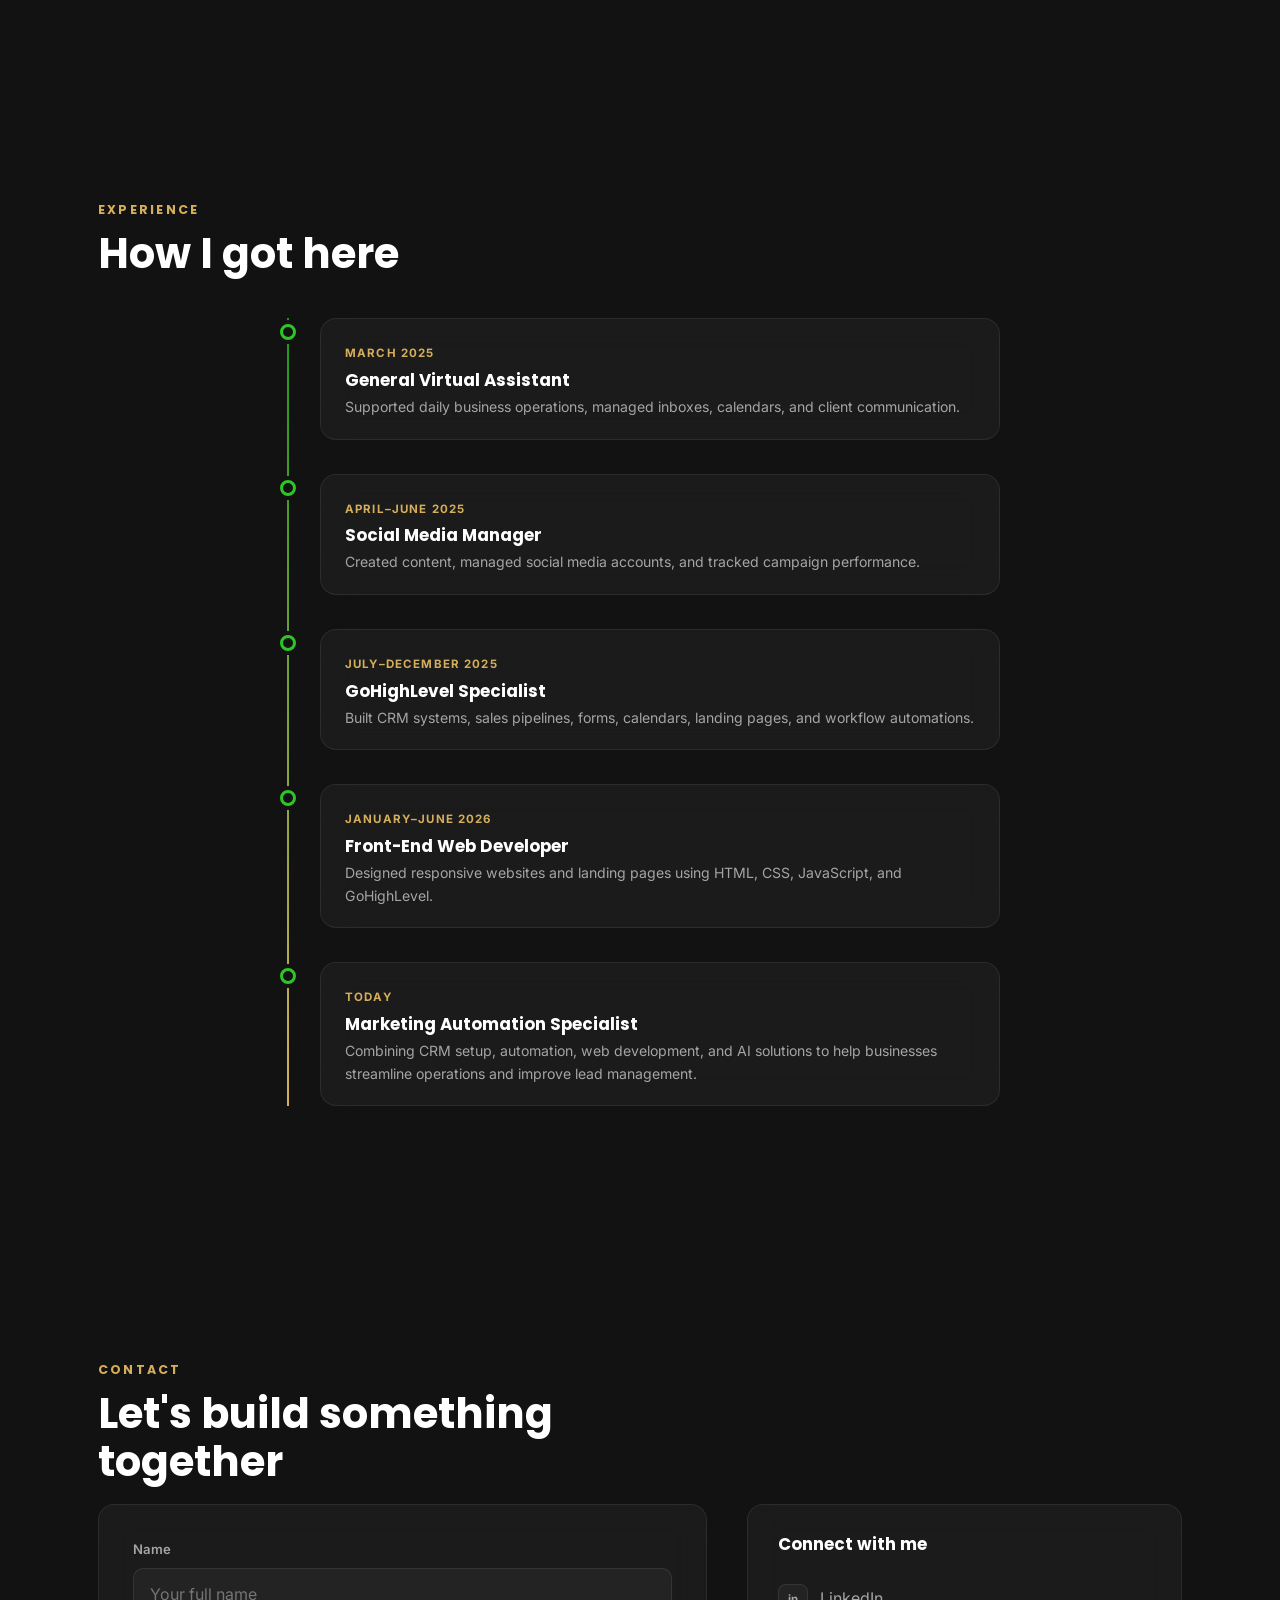
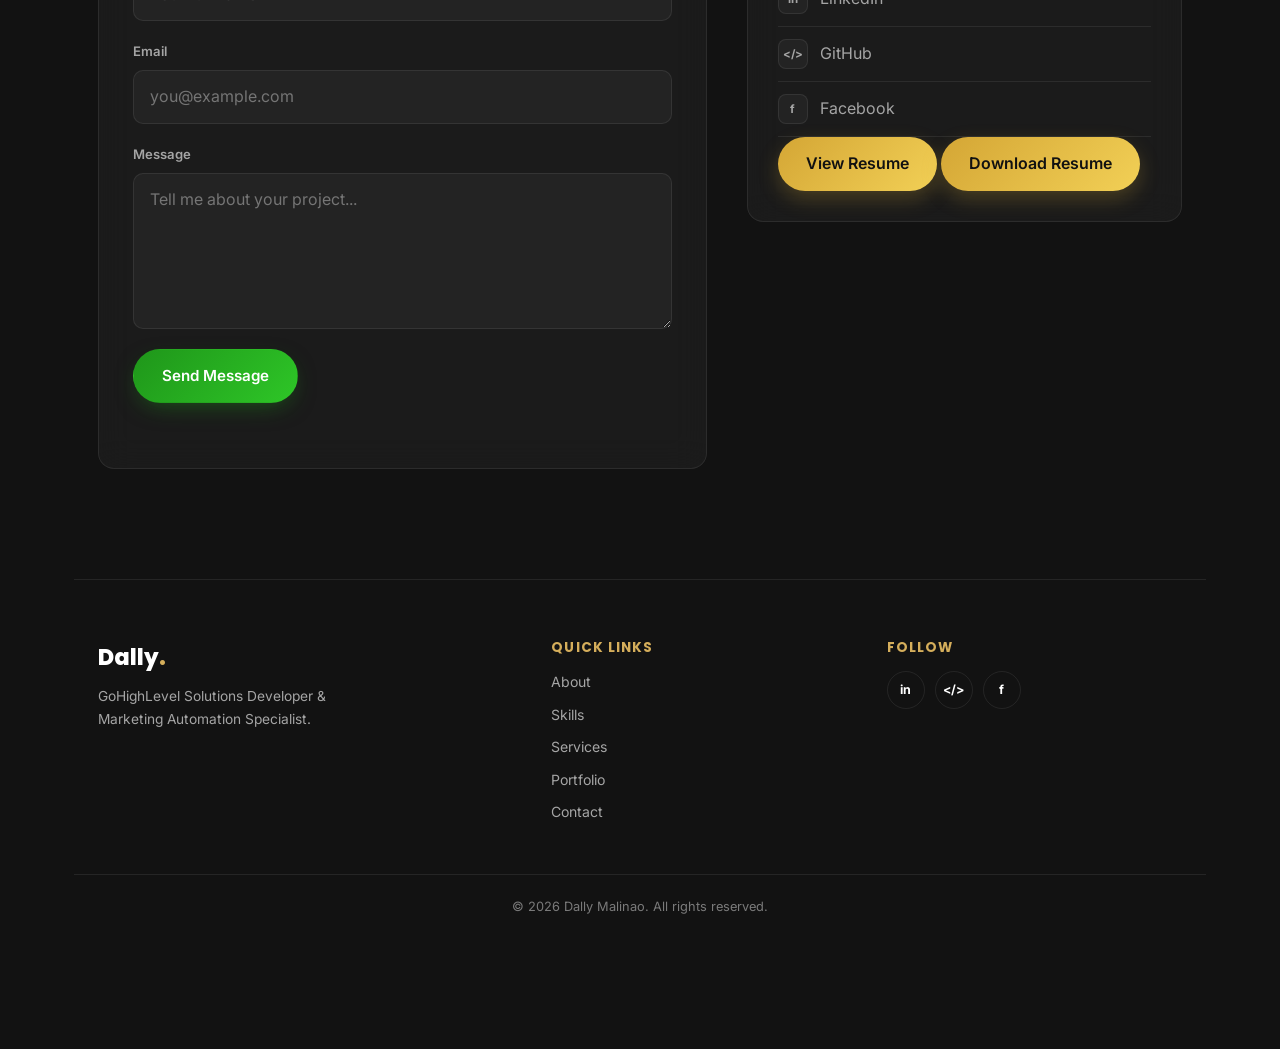
==== commit c6dedefa: "Update index.html" ====
--- a/index.html
+++ b/index.html
@@ -285,12 +285,14 @@
     <p class="section-eyebrow reveal-up">Services</p>
     <h2 class="section-title reveal-up">Services I Offer</h2>
 
-    <div class="services__grid">
-      <div class="service-card glass reveal-up">
+    <div class="service-card glass reveal-up">
         <div class="service-card__icon">📋</div>
         <h3>Administrative Support</h3>
-        <p>Handle data entry, online research, file organization, document preparation, and other day-to-day administrative tasks.</p>
-      </div>
+        <p>
+            Handle data entry, online research, file organization,
+            document preparation, and other day-to-day administrative tasks.
+        </p>
+    </div>
       <div class="services__grid">
       <div class="service-card glass reveal-up">
         <div class="service-card__icon">📅</div>
--- a/style.css
+++ b/style.css
@@ -375,15 +375,68 @@
     color:#fff;
 }
 
-/* ==========================================================================
+/* =========================================================
    SERVICES
-   ========================================================================== */
-.services__grid{ display:grid; grid-template-columns: repeat(4, 1fr); gap: 22px; margin-top: 20px; }
-.service-card{ padding: 30px 24px; transition: transform .4s var(--ease), border-color .4s, box-shadow .4s; }
-.service-card:hover{ transform: translateY(-8px); border-color: var(--emerald); box-shadow: 0 20px 40px -20px rgba(31,150,26,.4); }
-.service-card__icon{ font-size: 1.8rem; margin-bottom: 16px; }
-.service-card h3{ font-size: 1.05rem; margin-bottom: 10px; }
-.service-card p{ color: var(--text-muted); font-size: .88rem; margin:0; }
+   ========================================================= */
+
+.services__grid {
+    display: grid;
+    grid-template-columns: repeat(4, minmax(0, 1fr));
+    gap: 22px;
+    margin-top: 20px;
+    width: 100%;
+}
+
+.services__grid > .service-card {
+    grid-column: auto !important;
+    grid-row: auto !important;
+    width: auto;
+    min-height: 260px;
+}
+
+.service-card {
+    padding: 30px 24px;
+    transition:
+        transform 0.4s var(--ease),
+        border-color 0.4s,
+        box-shadow 0.4s;
+}
+
+.service-card:hover {
+    transform: translateY(-8px);
+    border-color: var(--emerald);
+    box-shadow: 0 20px 40px -20px rgba(31, 150, 26, 0.4);
+}
+
+.service-card__icon {
+    font-size: 1.8rem;
+    margin-bottom: 16px;
+}
+
+.service-card h3 {
+    font-size: 1.05rem;
+    margin-bottom: 10px;
+}
+
+.service-card p {
+    color: var(--text-muted);
+    font-size: 0.88rem;
+    margin: 0;
+}
+
+/* Tablet */
+@media (max-width: 1000px) {
+    .services__grid {
+        grid-template-columns: repeat(2, minmax(0, 1fr));
+    }
+}
+
+/* Mobile */
+@media (max-width: 600px) {
+    .services__grid {
+        grid-template-columns: 1fr;
+    }
+}
 
 /* ==========================================================================
    PORTFOLIO
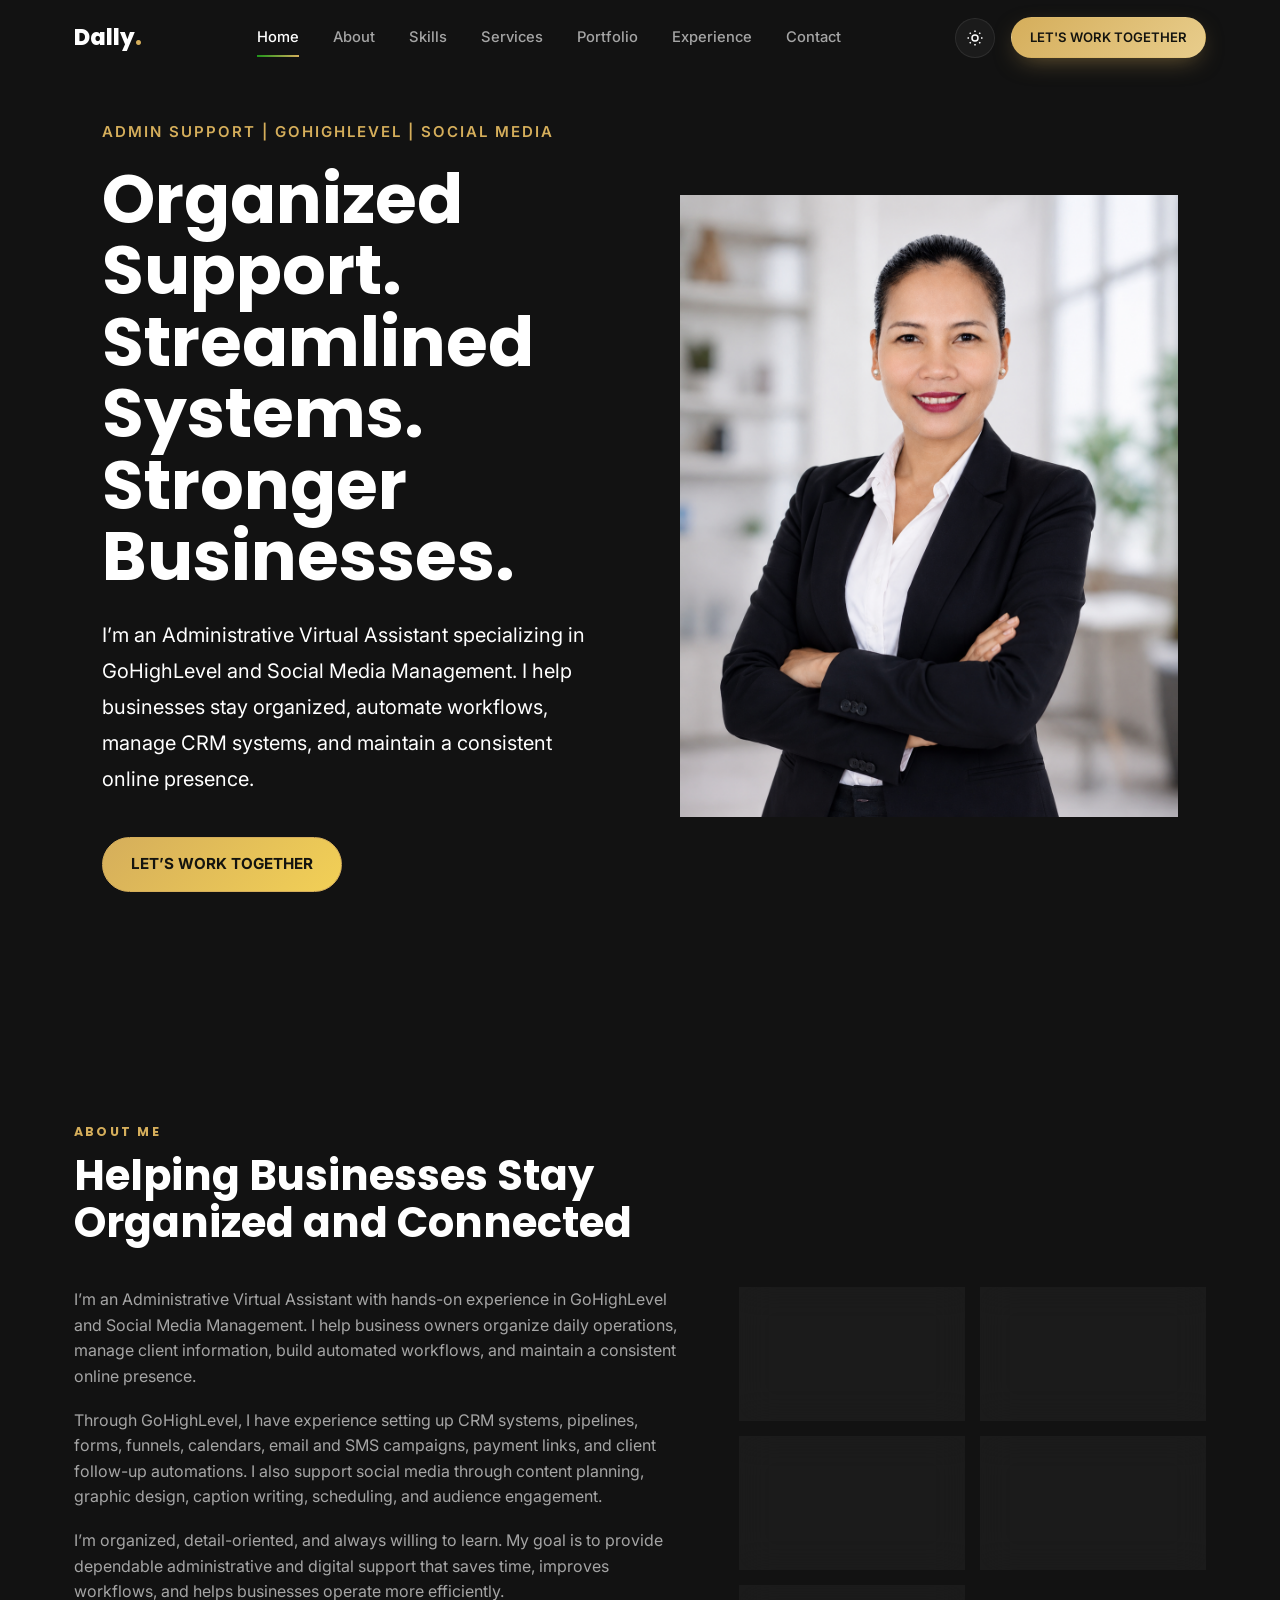
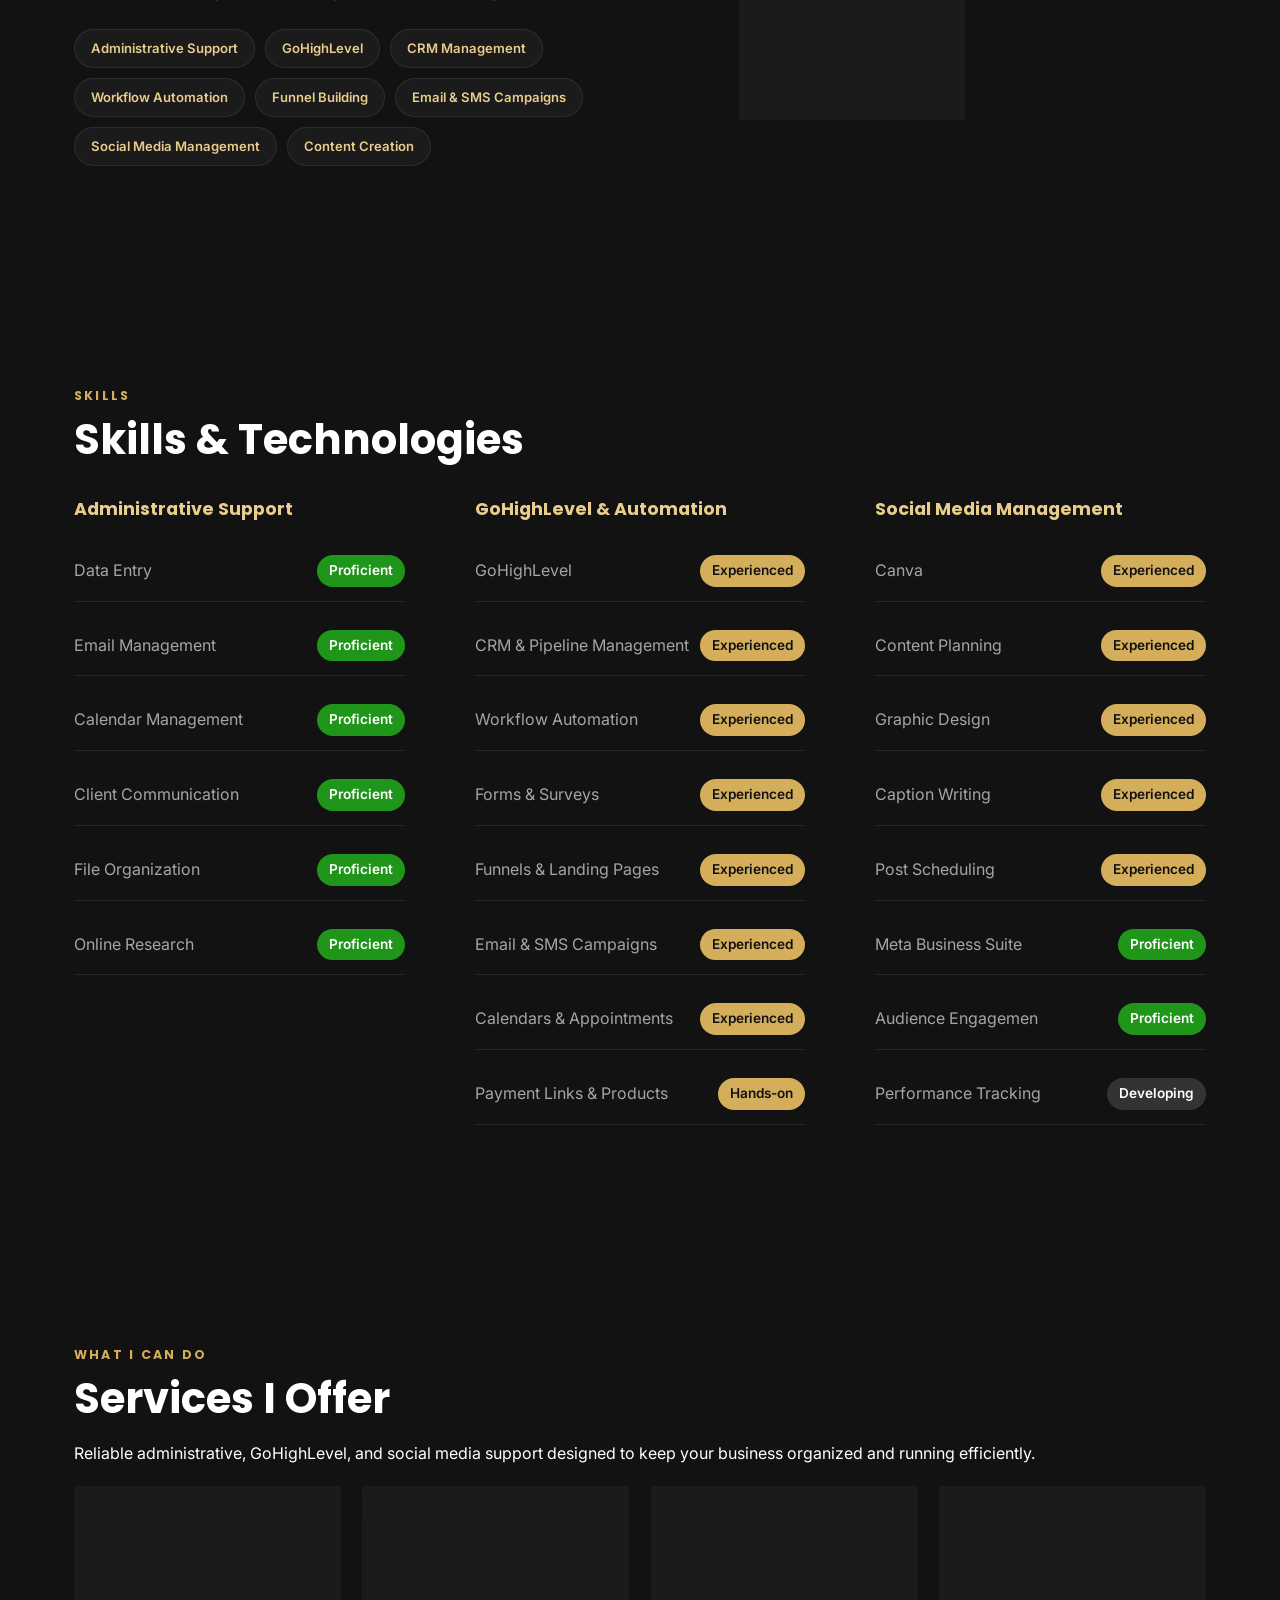
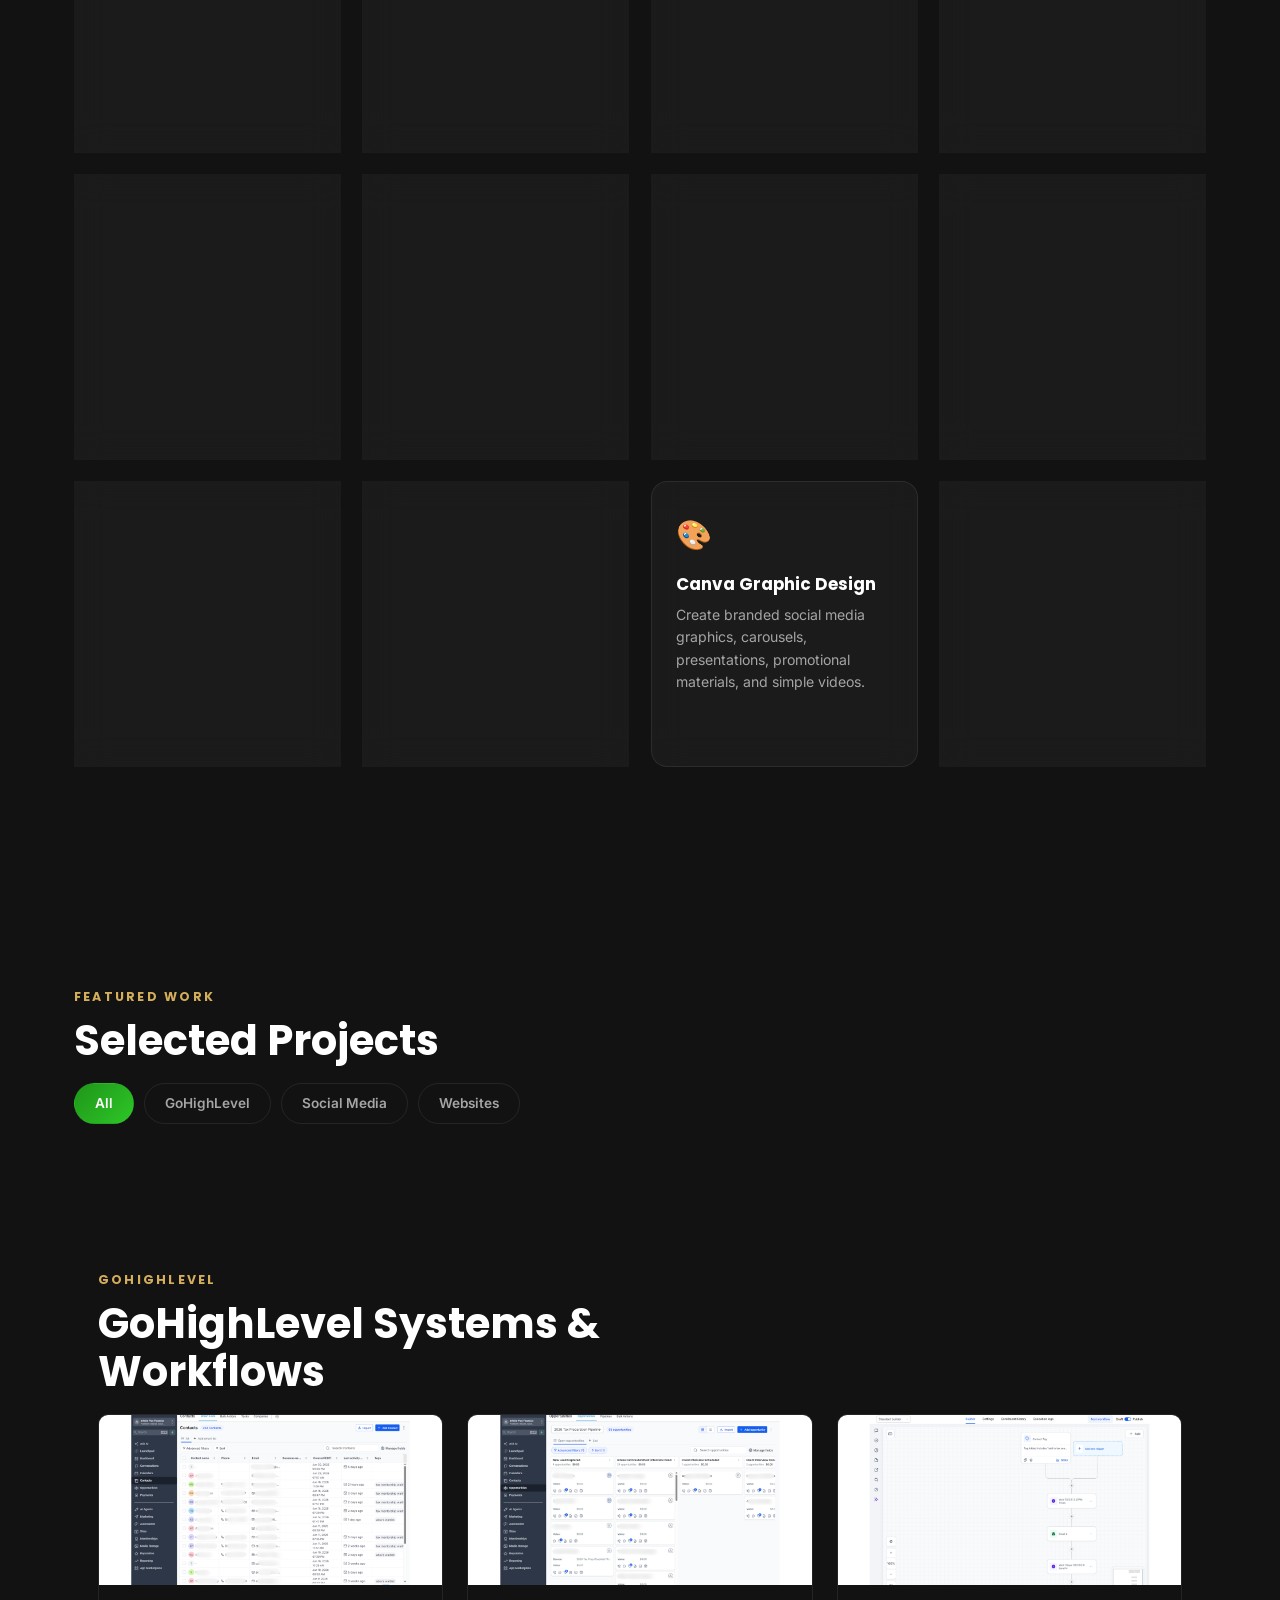
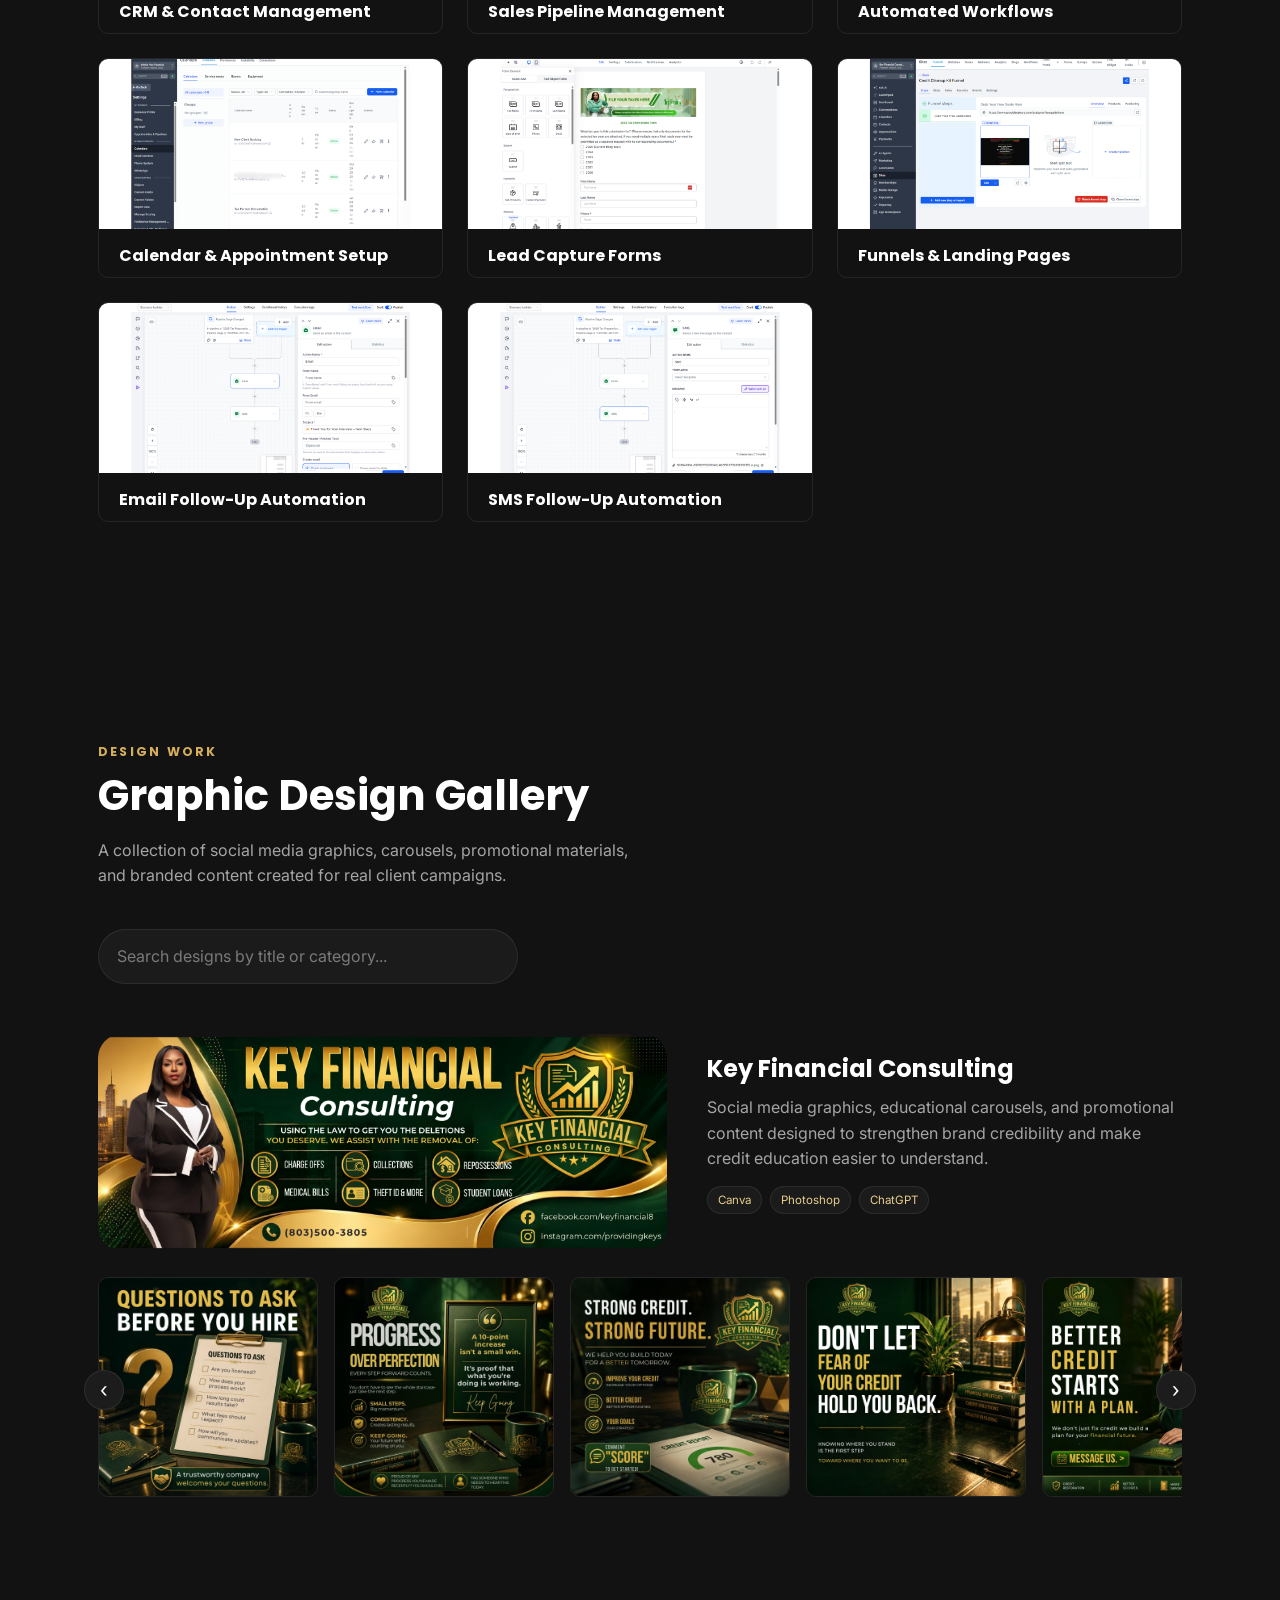
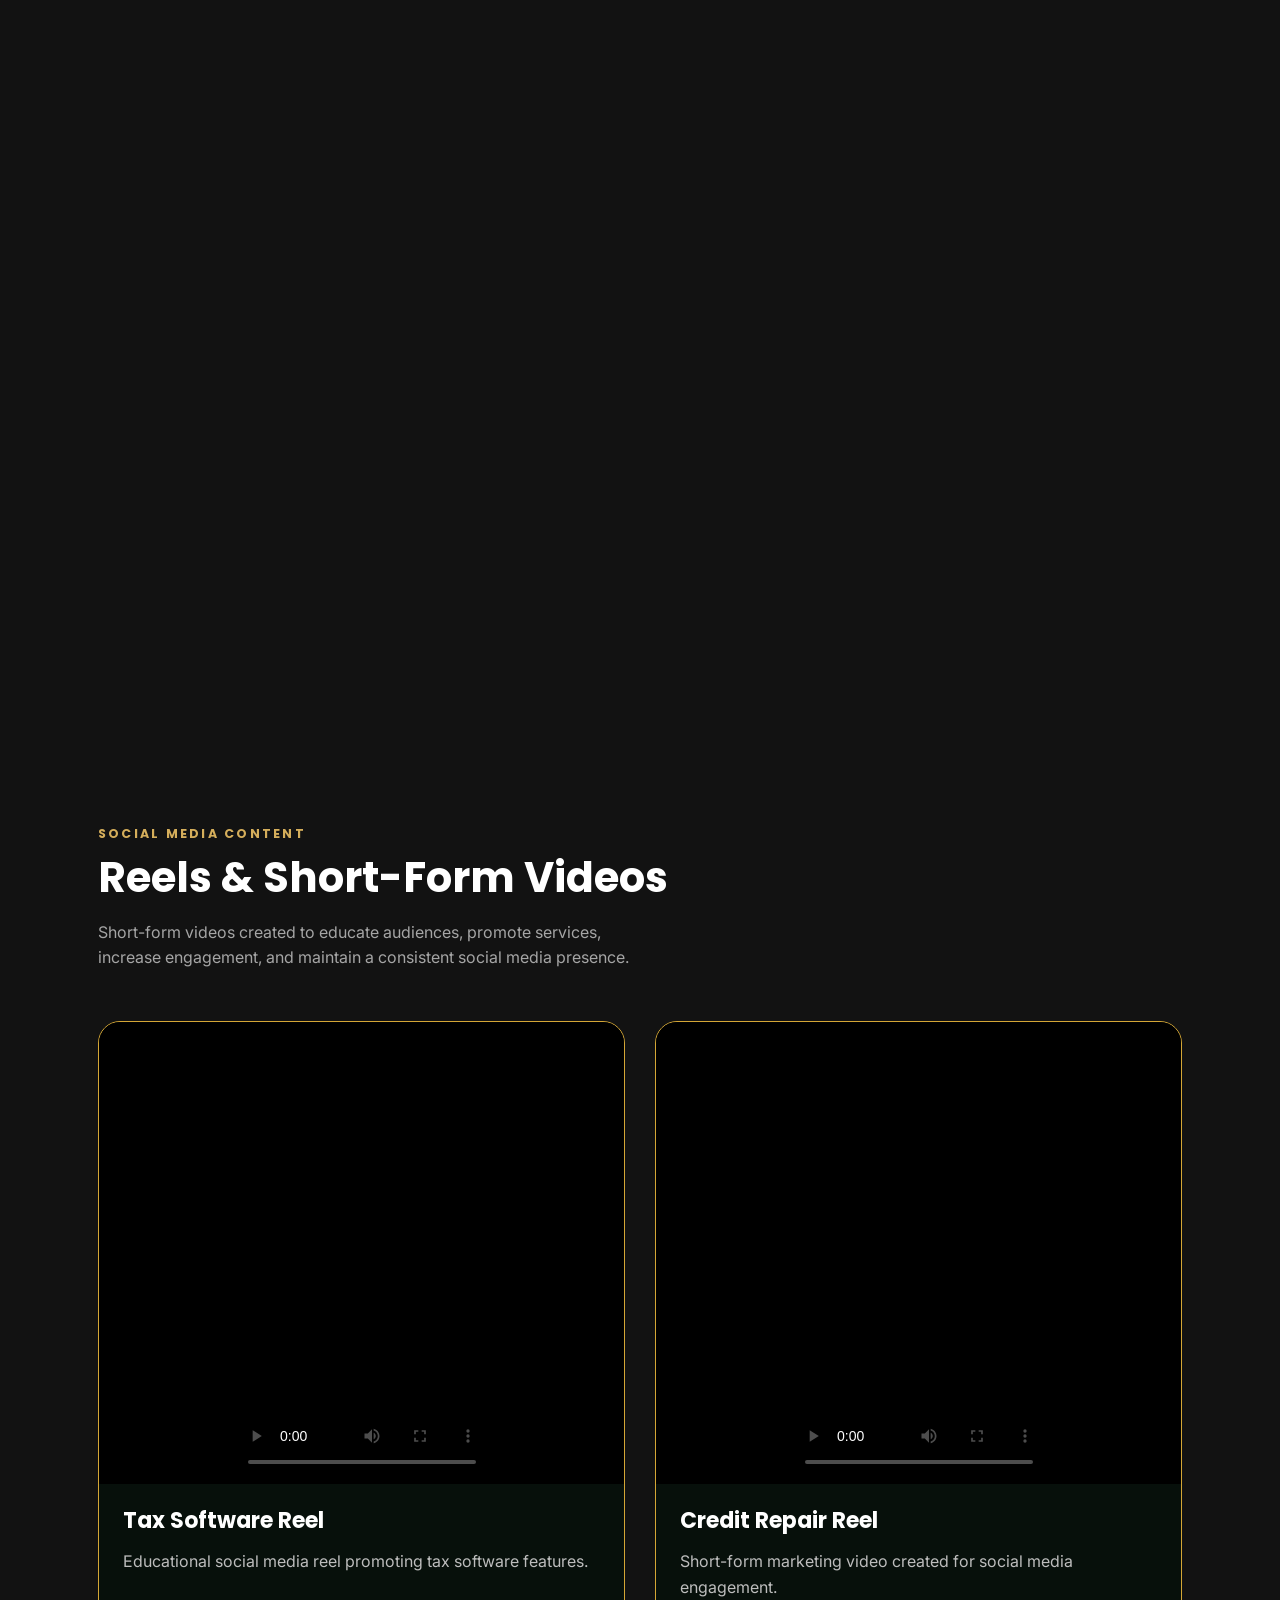
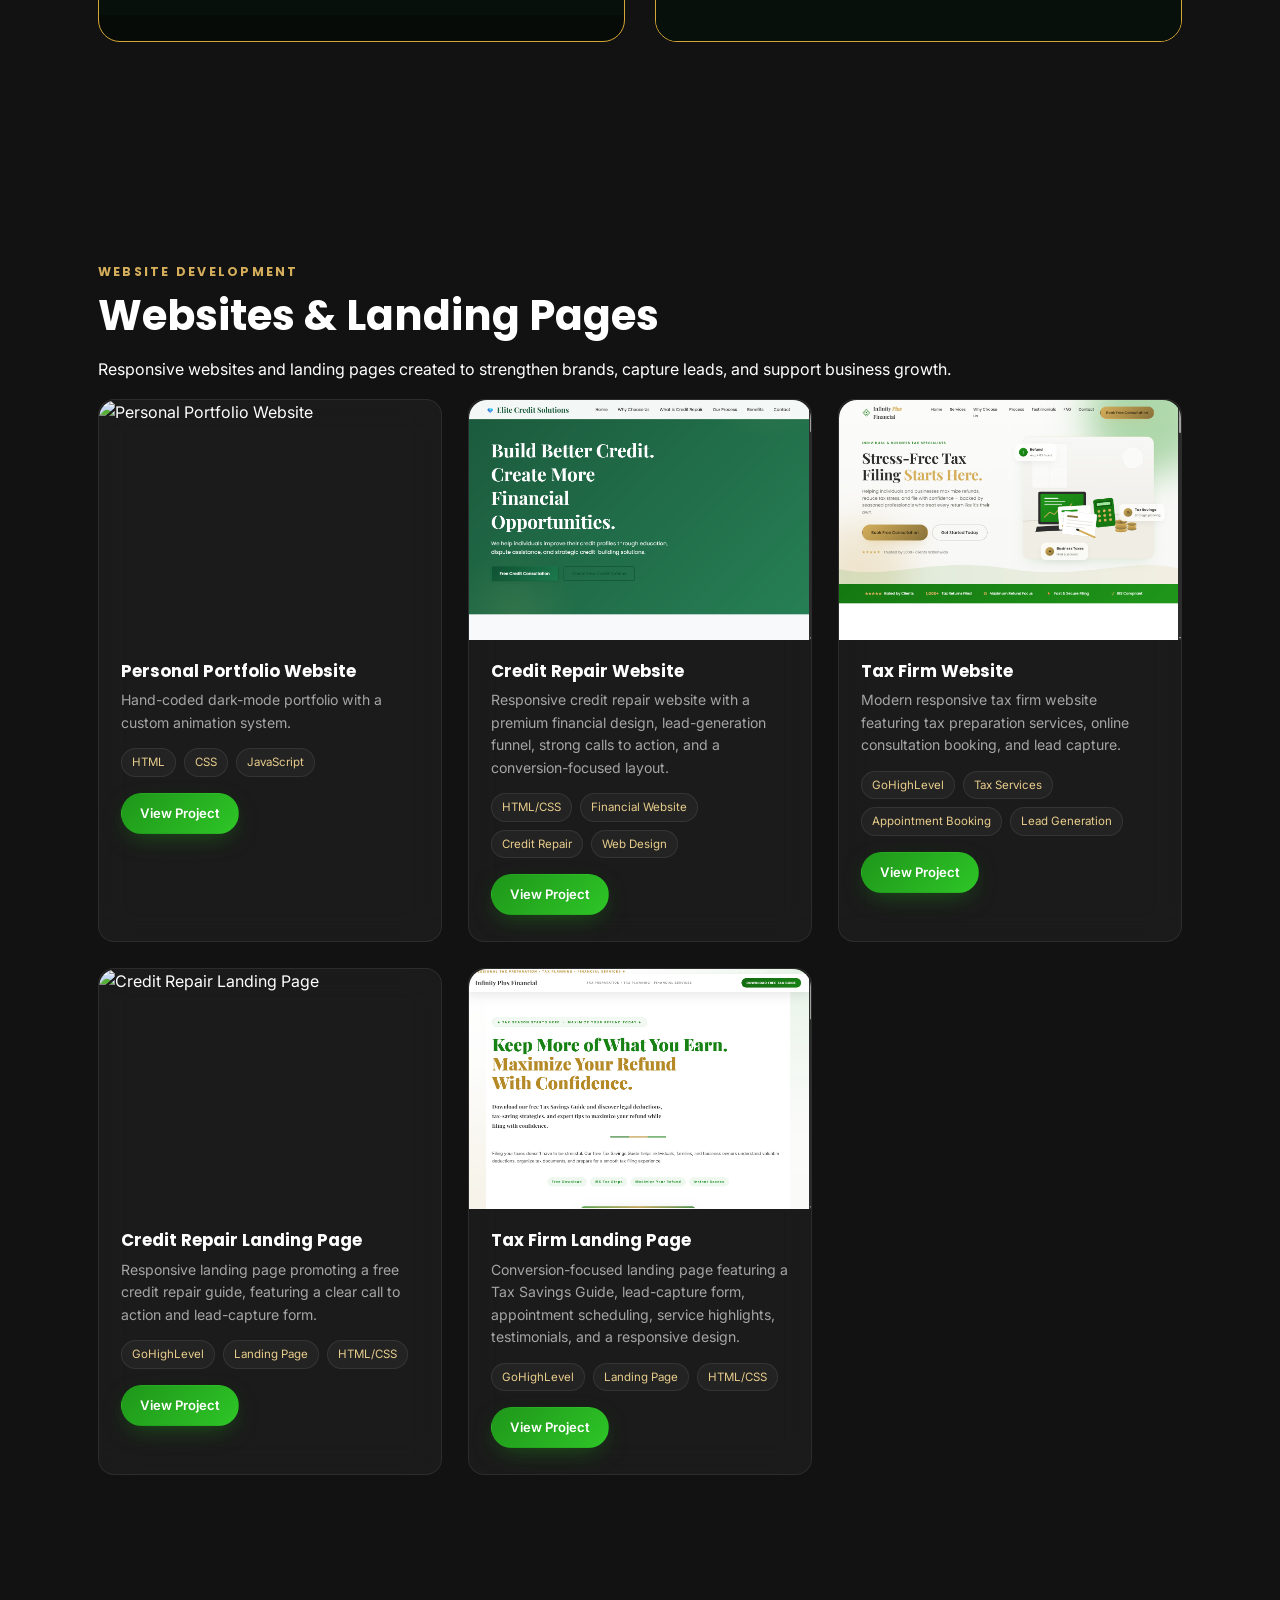
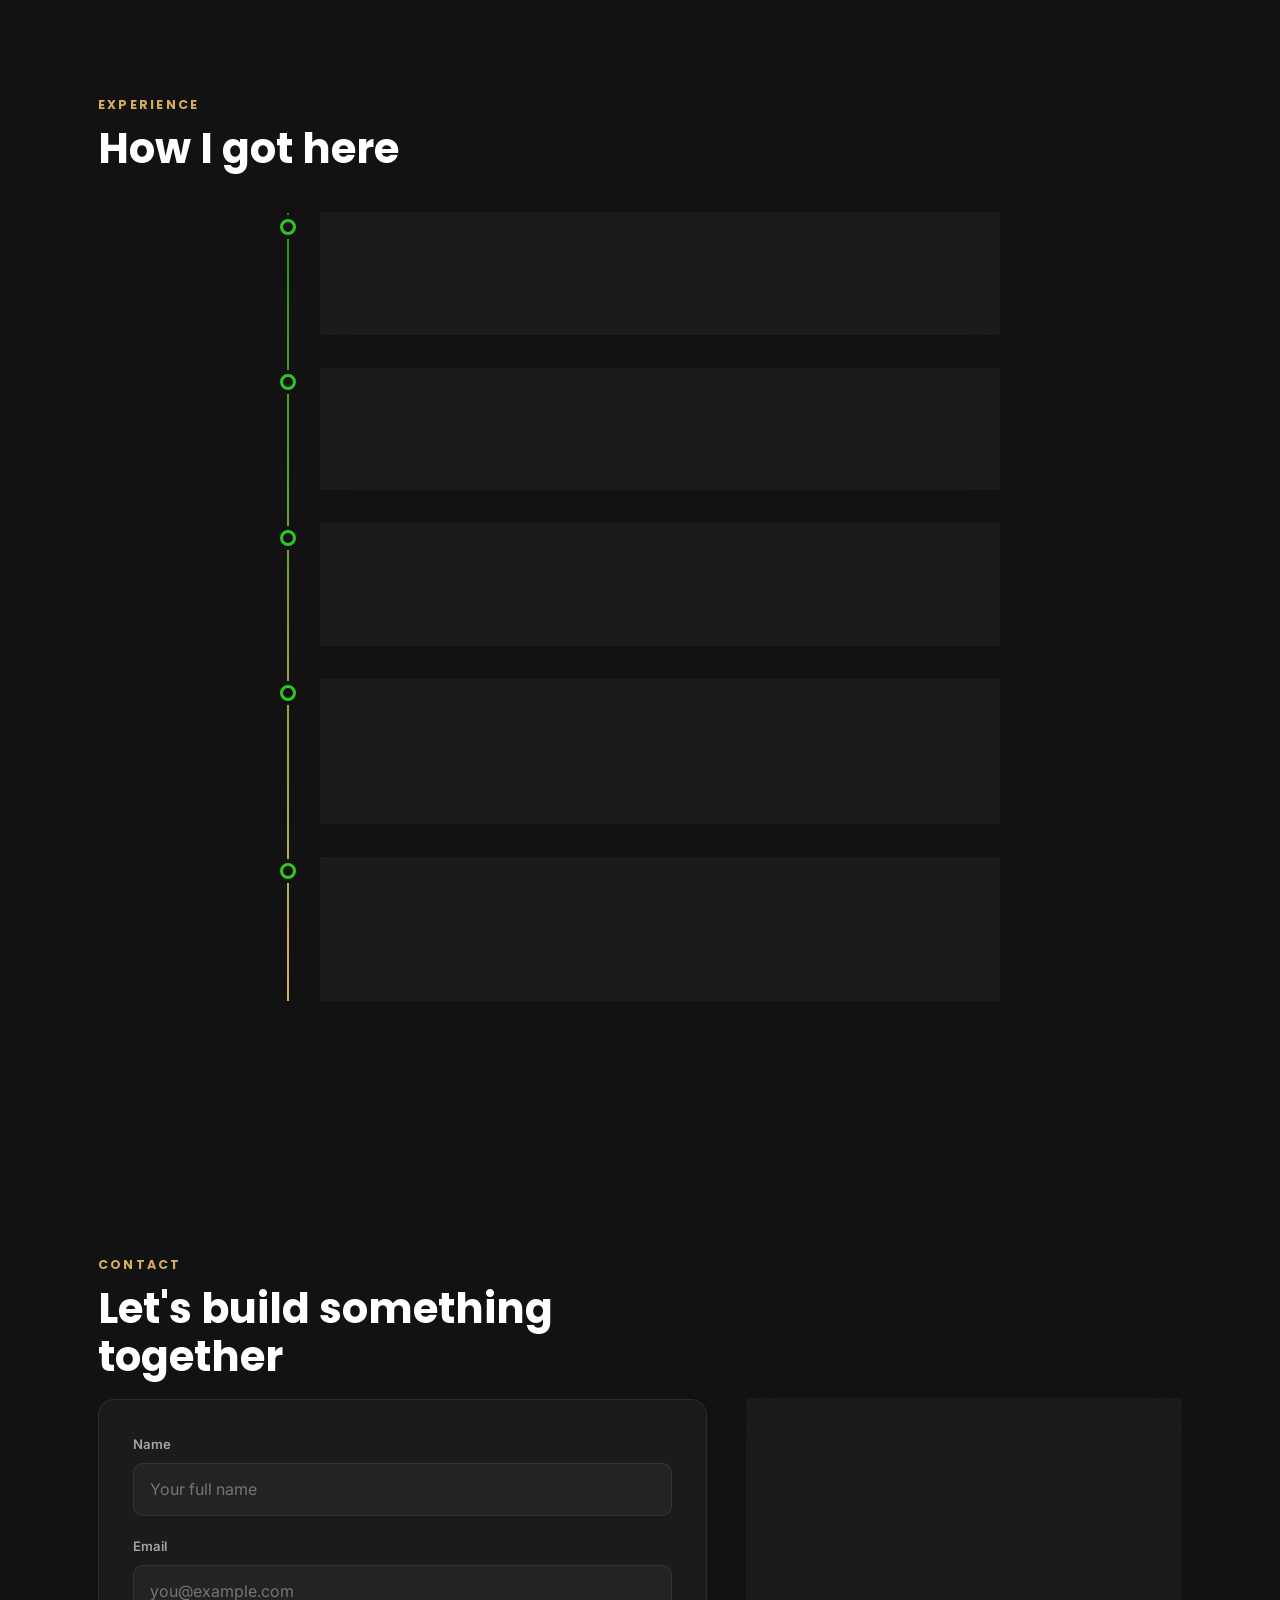
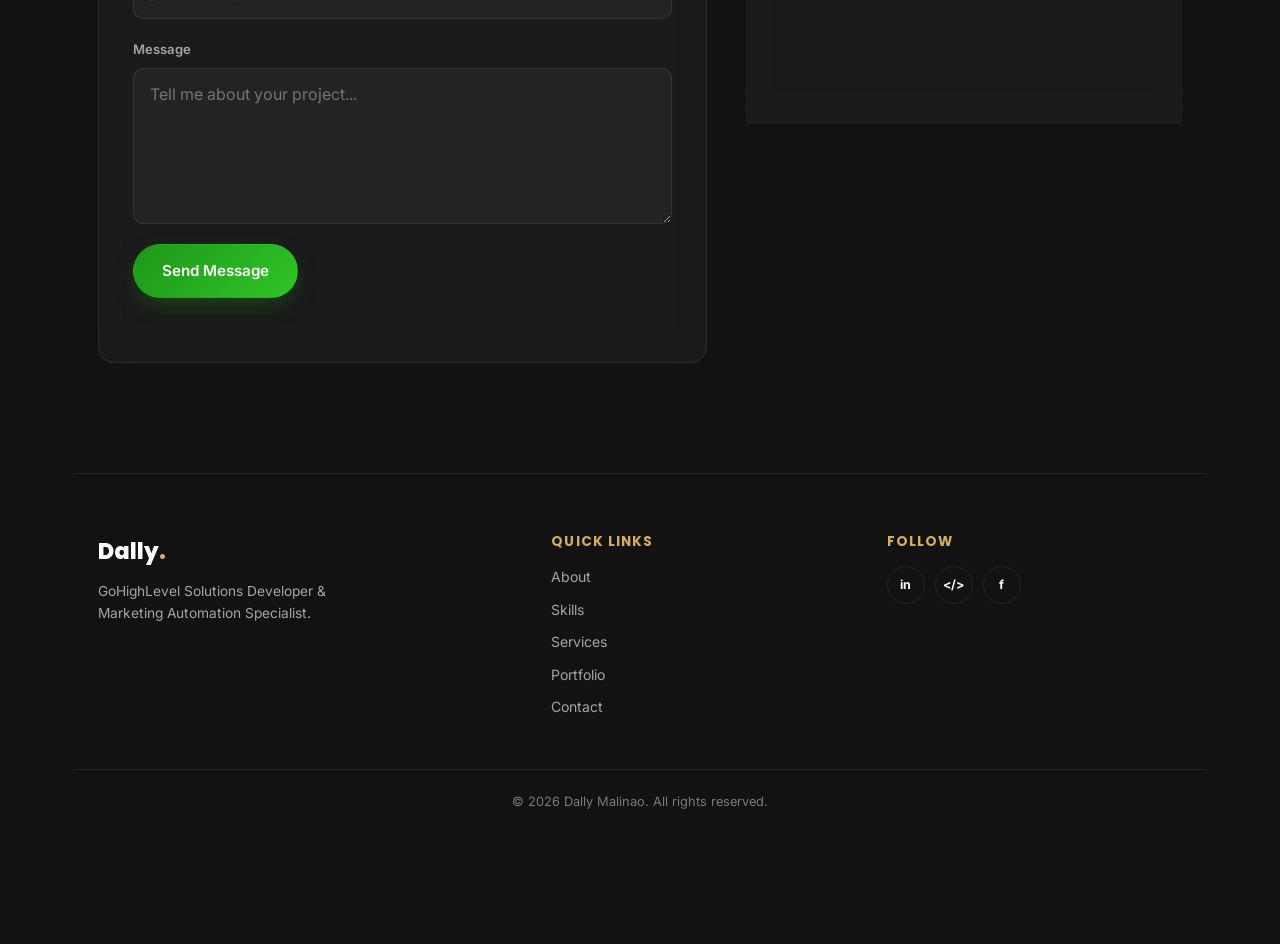
==== commit 90028860: "Update index.html" ====
--- a/index.html
+++ b/index.html
@@ -279,77 +279,141 @@
 </div>
 </section>
 
-<!-- ============ SERVICES ============ -->
-<section class="services" id="services">
+<!-- ==================== SERVICES ==================== -->
+<section class="services section" id="services">
   <div class="container">
-    <p class="section-eyebrow reveal-up">Services</p>
-    <h2 class="section-title reveal-up">Services I Offer</h2>
-
-    <div class="service-card glass reveal-up">
+
+    <div class="section-header reveal-up">
+      <p class="section-eyebrow">WHAT I CAN DO</p>
+      <h2 class="section-title">Services I Offer</h2>
+      <p class="section-description">
+        Reliable administrative, GoHighLevel, and social media support
+        designed to keep your business organized and running efficiently.
+      </p>
+    </div>
+
+    <div class="services__grid">
+
+      <!-- Administrative Support -->
+      <div class="service-card glass reveal-up">
         <div class="service-card__icon">📋</div>
         <h3>Administrative Support</h3>
         <p>
-            Handle data entry, online research, file organization,
-            document preparation, and other day-to-day administrative tasks.
-        </p>
-    </div>
-      <div class="services__grid">
+          Handle data entry, online research, file organization,
+          document preparation, and other day-to-day administrative tasks.
+        </p>
+      </div>
+
+      <!-- Email and Calendar Management -->
       <div class="service-card glass reveal-up">
         <div class="service-card__icon">📅</div>
-        <h3>Email & Calendar Management</h3>
-        <p>Organize inboxes, manage appointments, schedule meetings, and help maintain an efficient daily calendar.</p>
-      </div>
+        <h3>Email &amp; Calendar Management</h3>
+        <p>
+          Organize inboxes, manage appointments, schedule meetings,
+          and help maintain an efficient daily calendar.
+        </p>
+      </div>
+
+      <!-- GoHighLevel Support -->
       <div class="service-card glass reveal-up">
         <div class="service-card__icon">⚙️</div>
         <h3>GoHighLevel Support</h3>
-        <p>Assist with GoHighLevel accounts, contacts, calendars, forms, pipelines, opportunities, and other essential CRM features.</p>
-      </div>
+        <p>
+          Assist with GoHighLevel accounts, contacts, calendars, forms,
+          pipelines, opportunities, and other essential CRM features.
+        </p>
+      </div>
+
+      <!-- CRM and Pipeline Management -->
       <div class="service-card glass reveal-up">
         <div class="service-card__icon">📊</div>
-        <h3>CRM & Pipeline Management</h3>
-        <p>Organize client records, update opportunities, apply tags, and maintain accurate pipeline stages.</p>
-      </div>
+        <h3>CRM &amp; Pipeline Management</h3>
+        <p>
+          Organize client records, update opportunities, apply tags,
+          and maintain accurate pipeline stages.
+        </p>
+      </div>
+
+      <!-- Workflow Automation -->
       <div class="service-card glass reveal-up">
         <div class="service-card__icon">🔄</div>
         <h3>Workflow Automation</h3>
-        <p>Build and manage automated workflows for inquiries, appointments, payments, contracts, and client follow-ups.</p>
-      </div>
+        <p>
+          Build and manage automated workflows for inquiries,
+          appointments, payments, contracts, and client follow-ups.
+        </p>
+      </div>
+
+      <!-- Forms, Funnels and Landing Pages -->
       <div class="service-card glass reveal-up">
         <div class="service-card__icon">📝</div>
-        <h3>Forms, Funnels & Landing Pages</h3>
-        <p>Create GoHighLevel forms, surveys, funnels, and landing pages that support lead generation and onboarding.</p>
-      </div>
+        <h3>Forms, Funnels &amp; Landing Pages</h3>
+        <p>
+          Create GoHighLevel forms, surveys, funnels, and landing pages
+          that support lead generation and client onboarding.
+        </p>
+      </div>
+
+      <!-- Email and SMS Campaigns -->
       <div class="service-card glass reveal-up">
         <div class="service-card__icon">✉️</div>
-        <h3>Email & SMS Campaigns</h3>
-        <p>Set up email and text campaigns, appointment reminders, nurture sequences, and automated follow-ups.</p>
-      </div>
+        <h3>Email &amp; SMS Campaigns</h3>
+        <p>
+          Set up email and text campaigns, appointment reminders,
+          nurture sequences, and automated follow-ups.
+        </p>
+      </div>
+
+      <!-- Client Onboarding Support -->
       <div class="service-card glass reveal-up">
         <div class="service-card__icon">🤝</div>
         <h3>Client Onboarding Support</h3>
-        <p>Organize forms, contracts, payment steps, welcome messages, and onboarding communications.</p>
-      </div>
+        <p>
+          Organize forms, contracts, payment steps, welcome messages,
+          and other onboarding communications.
+        </p>
+      </div>
+
+      <!-- Social Media Management -->
       <div class="service-card glass reveal-up">
         <div class="service-card__icon">📱</div>
         <h3>Social Media Management</h3>
-        <p>Plan content, schedule posts, organize content calendars, and maintain a consistent social media presence.</p>
-      </div>
+        <p>
+          Plan content, schedule posts, organize content calendars,
+          and maintain a consistent social media presence.
+        </p>
+      </div>
+
+      <!-- Content Creation -->
       <div class="service-card glass reveal-up">
         <div class="service-card__icon">✍️</div>
         <h3>Content Creation</h3>
-        <p>Develop relevant content ideas, captions, promotional copy, educational posts, and calls to action.</p>
-      </div>
+        <p>
+          Develop content ideas, captions, promotional copy,
+          educational posts, and clear calls to action.
+        </p>
+      </div>
+
+      <!-- Canva Graphic Design -->
       <div class="service-card glass reveal-up">
         <div class="service-card__icon">🎨</div>
         <h3>Canva Graphic Design</h3>
-        <p>Create branded social media graphics, carousels, presentations, promotional materials, and simple videos.</p>
-      </div>
+        <p>
+          Create branded social media graphics, carousels,
+          presentations, promotional materials, and simple videos.
+        </p>
+      </div>
+
+      <!-- Technical and CRM Support -->
       <div class="service-card glass reveal-up">
         <div class="service-card__icon">💻</div>
-        <h3>Technical & CRM Support</h3>
-        <p>Assist with troubleshooting, testing workflows, updating information, and maintaining GoHighLevel systems.</p>
-      </div>
-  
+        <h3>Technical &amp; CRM Support</h3>
+        <p>
+          Assist with troubleshooting, workflow testing, information
+          updates, and ongoing GoHighLevel system maintenance.
+        </p>
+      </div>
+
     </div>
   </div>
 </section>
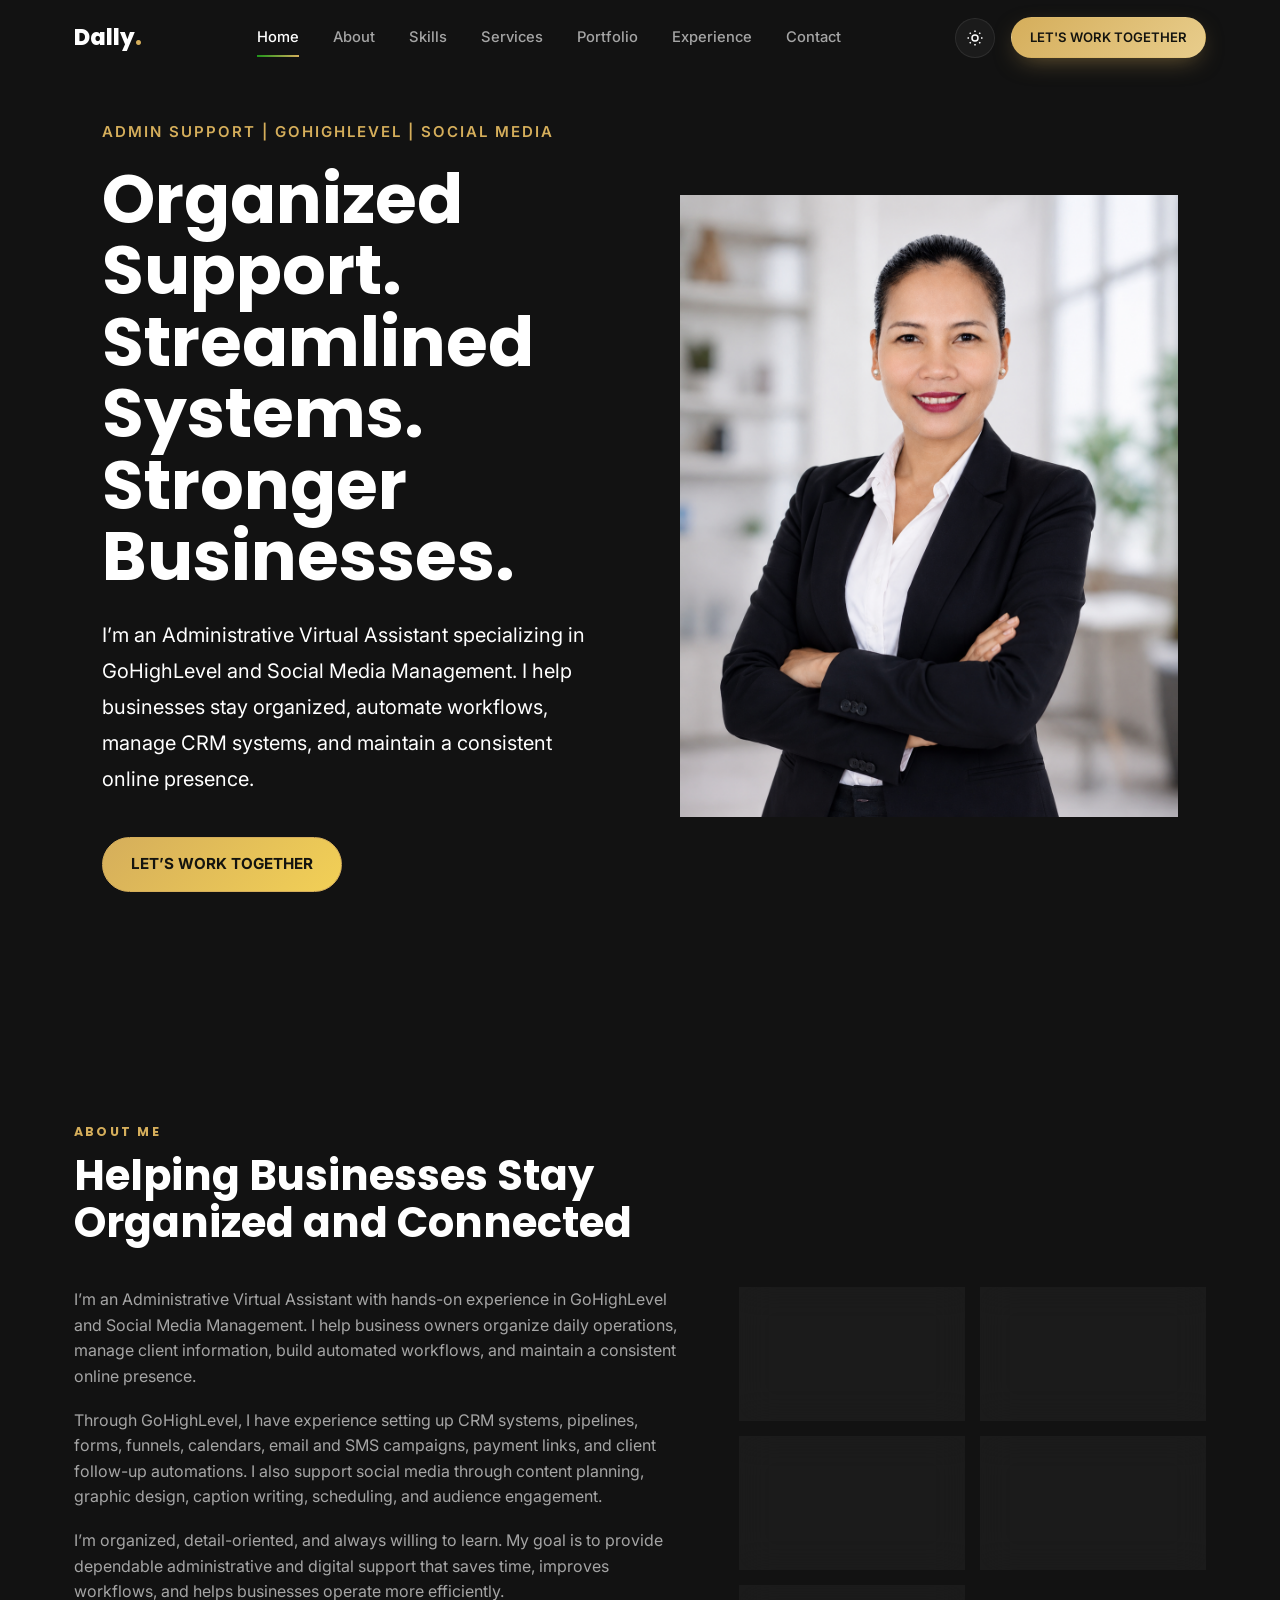
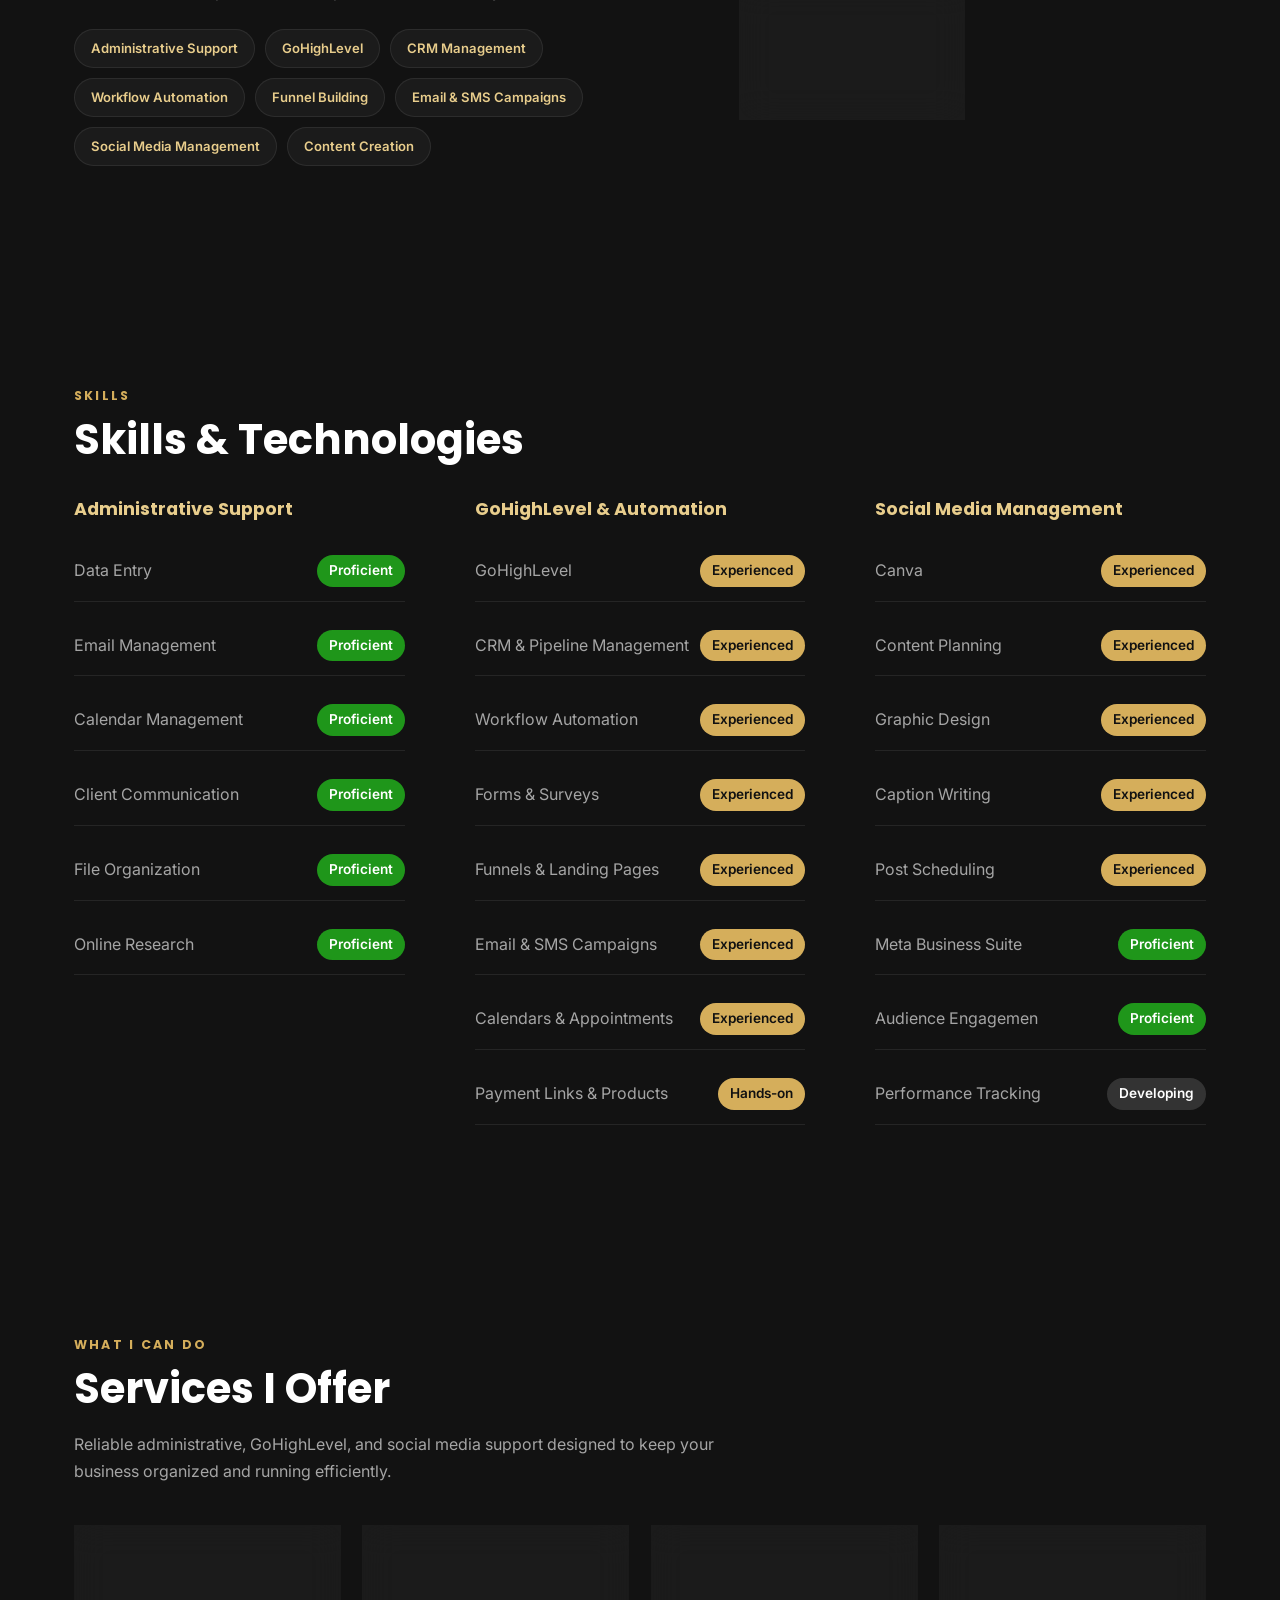
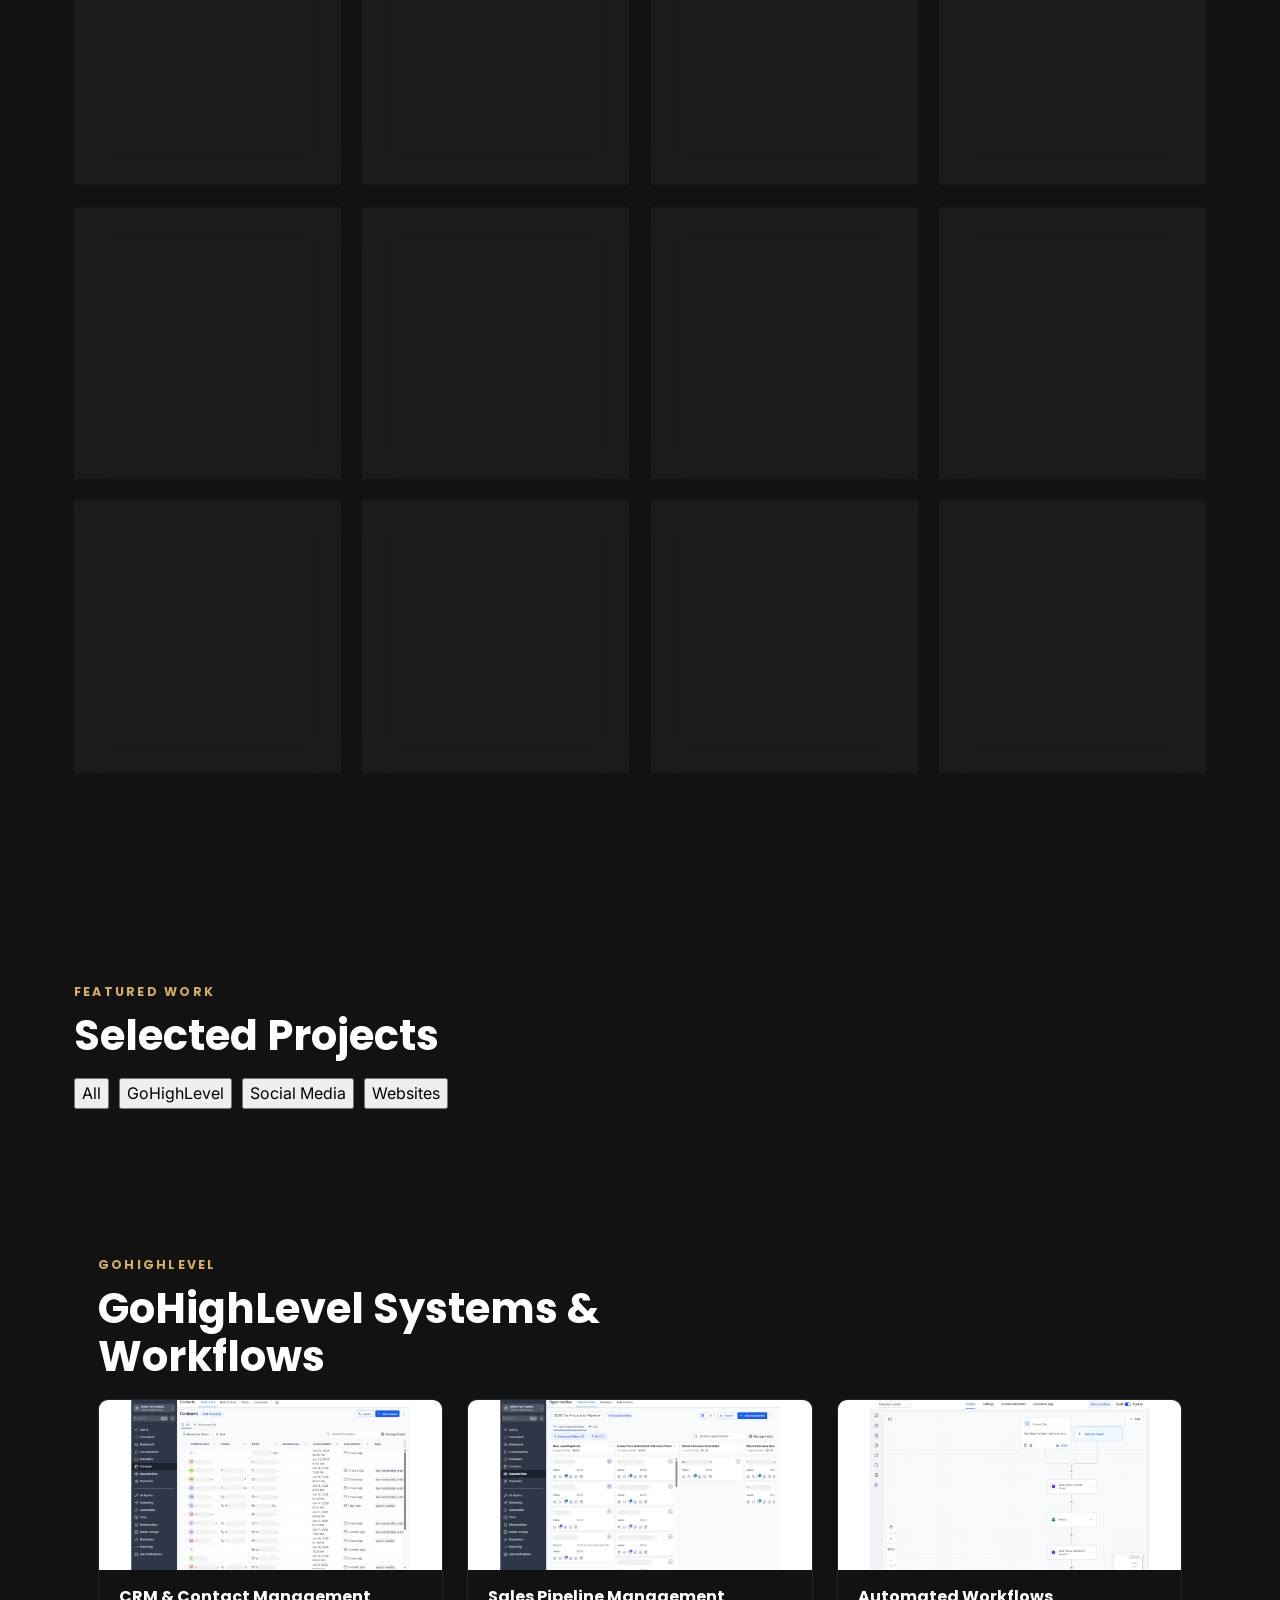
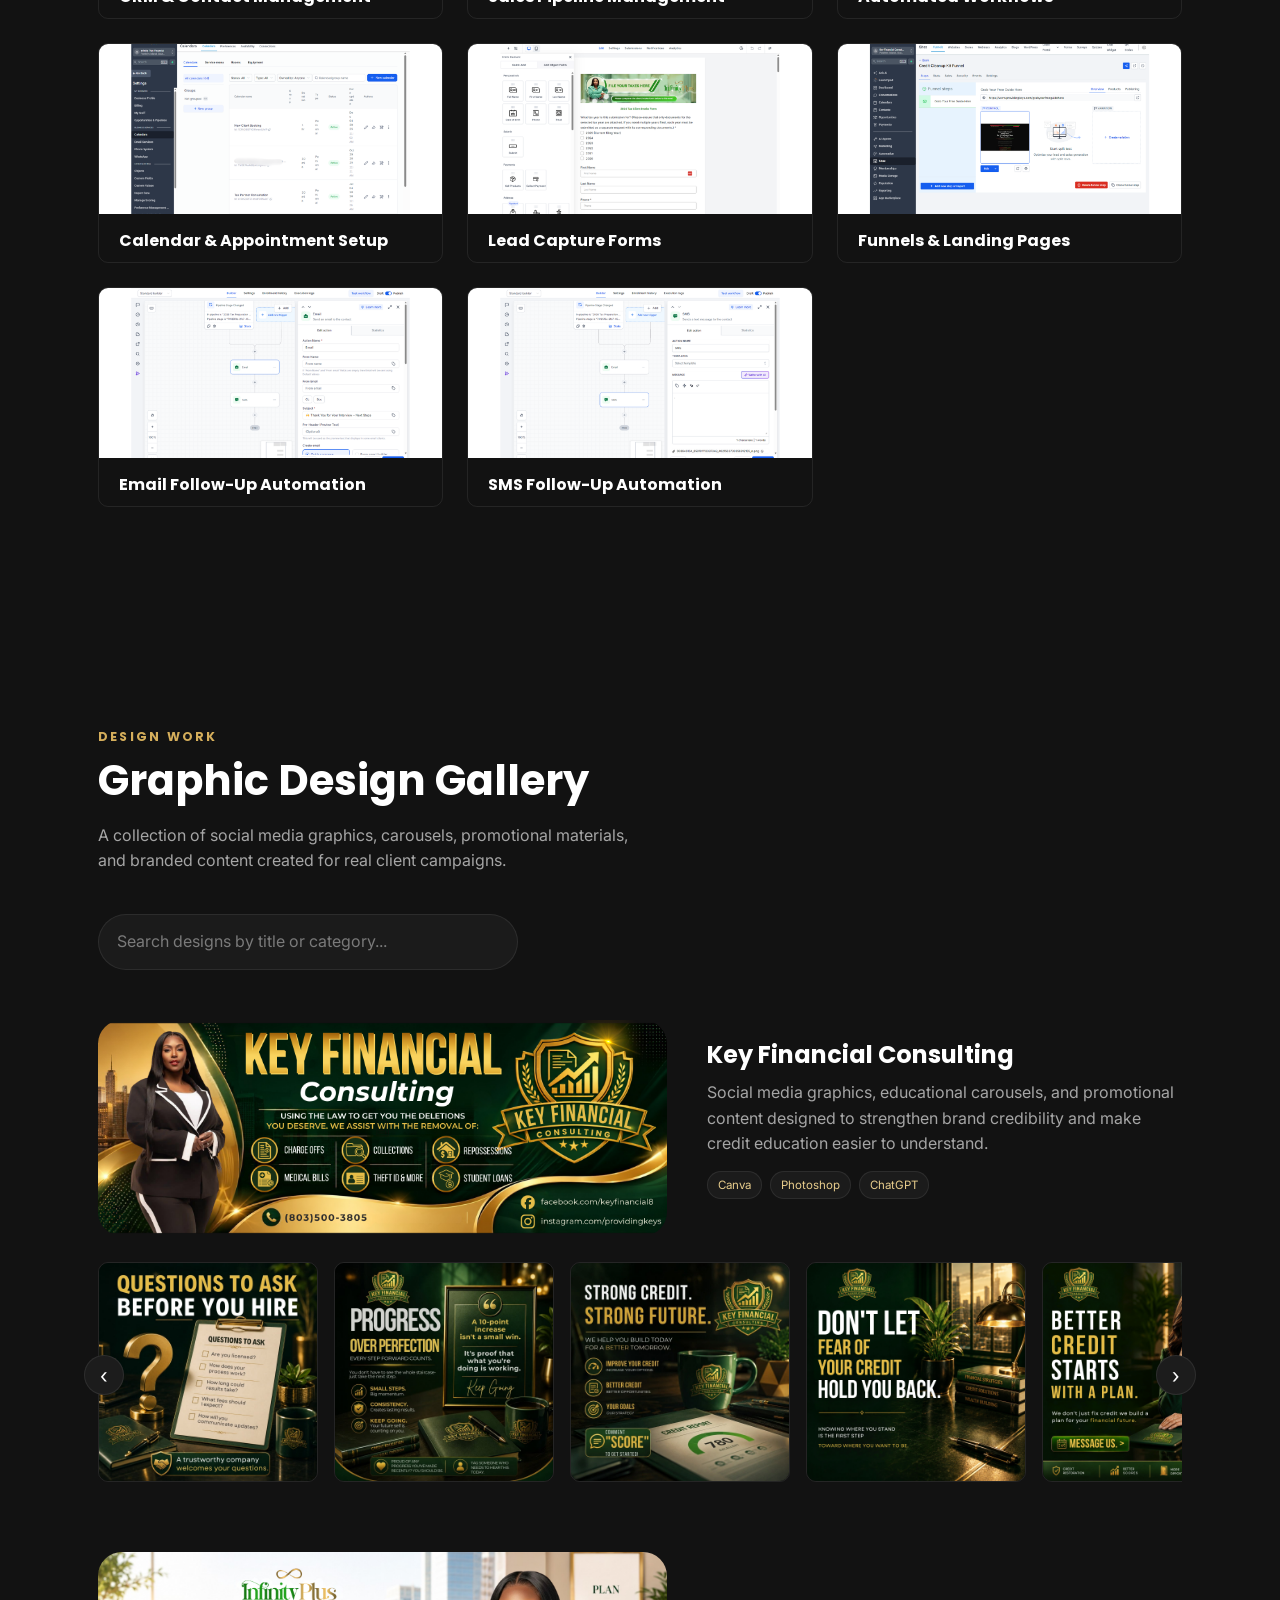
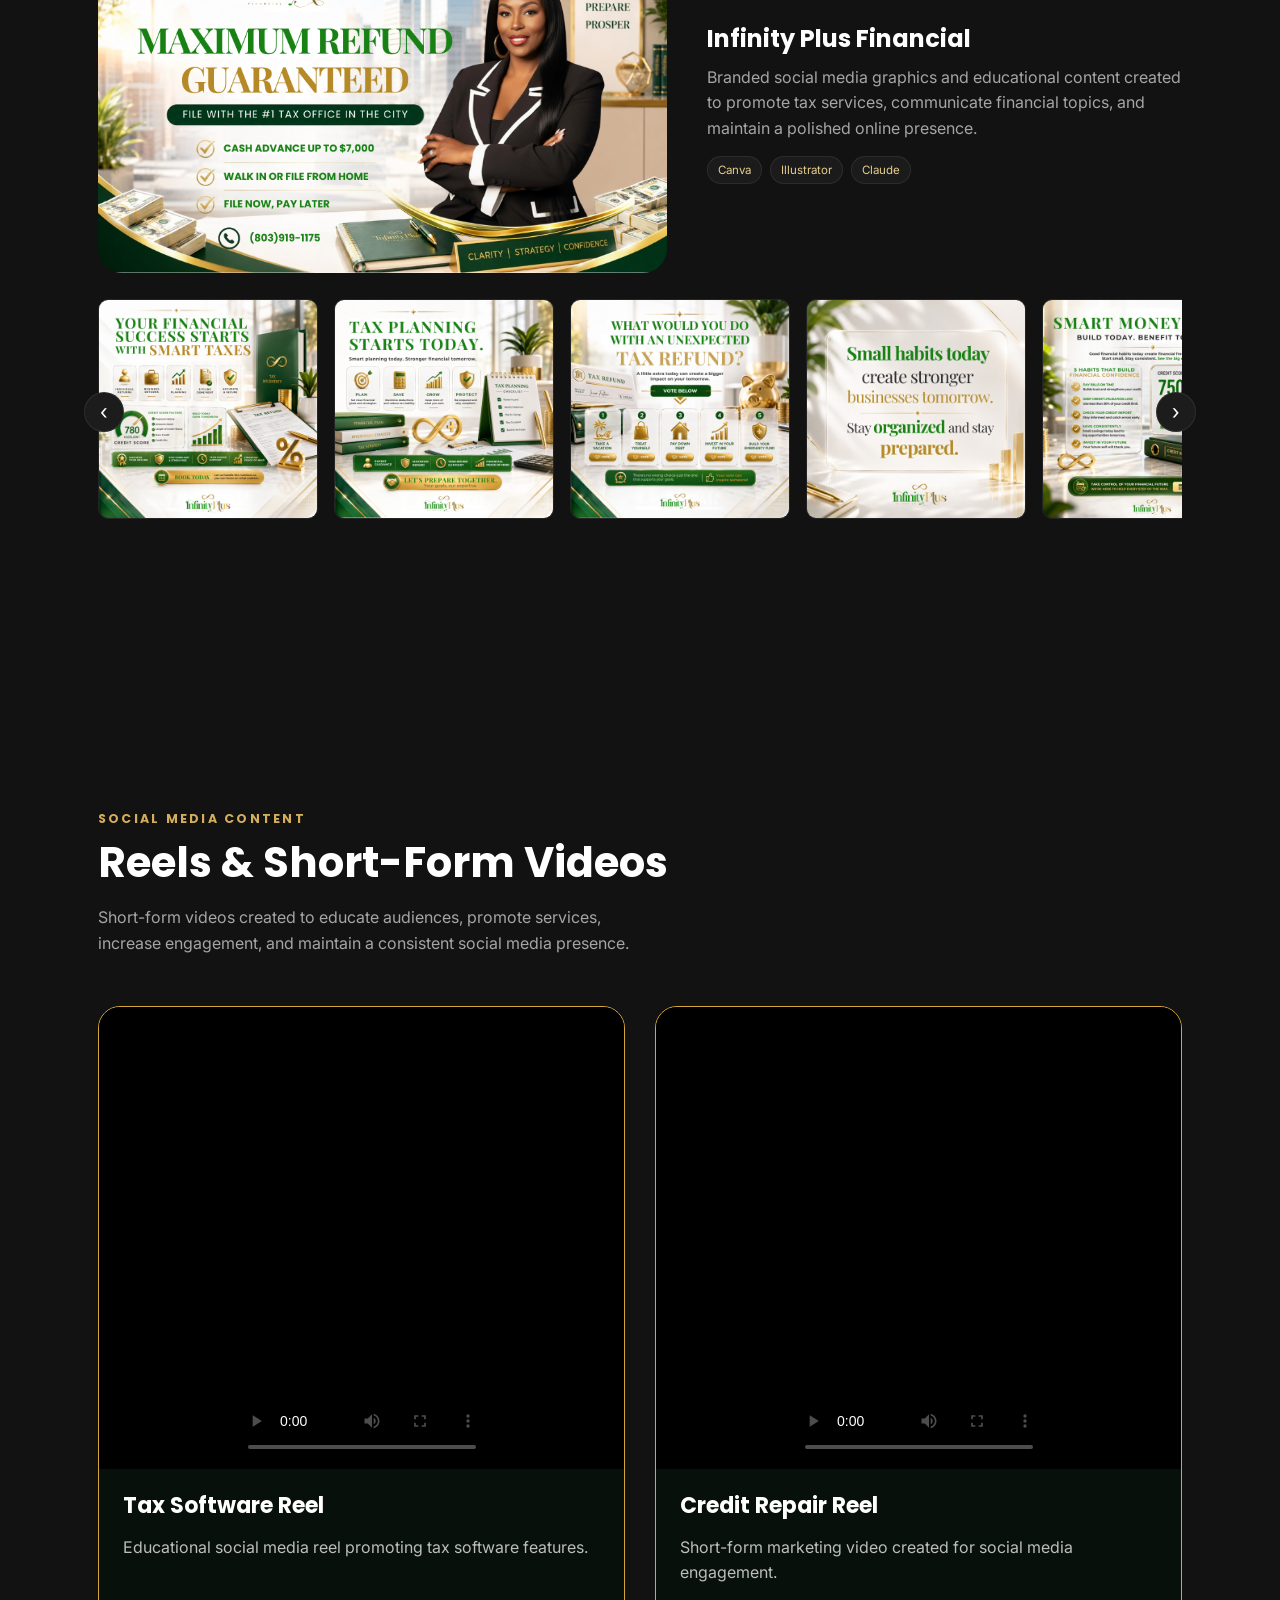
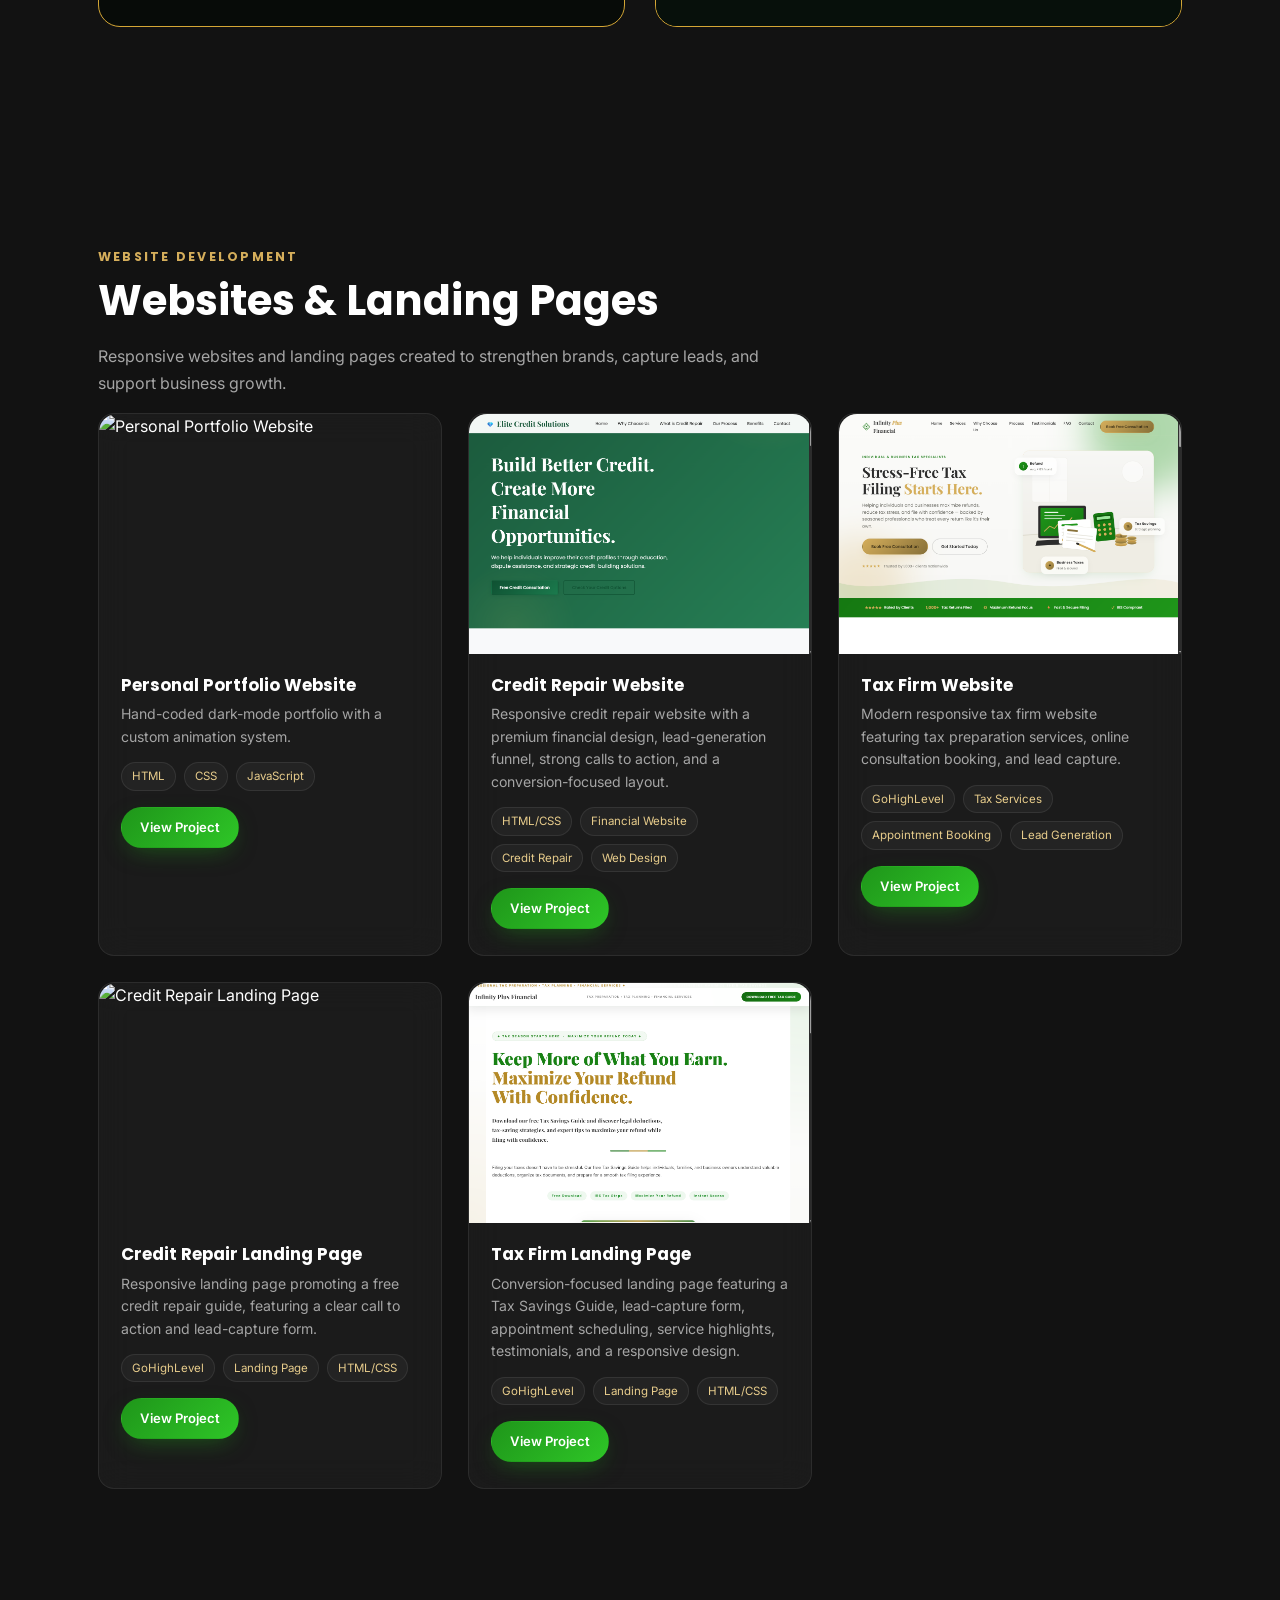
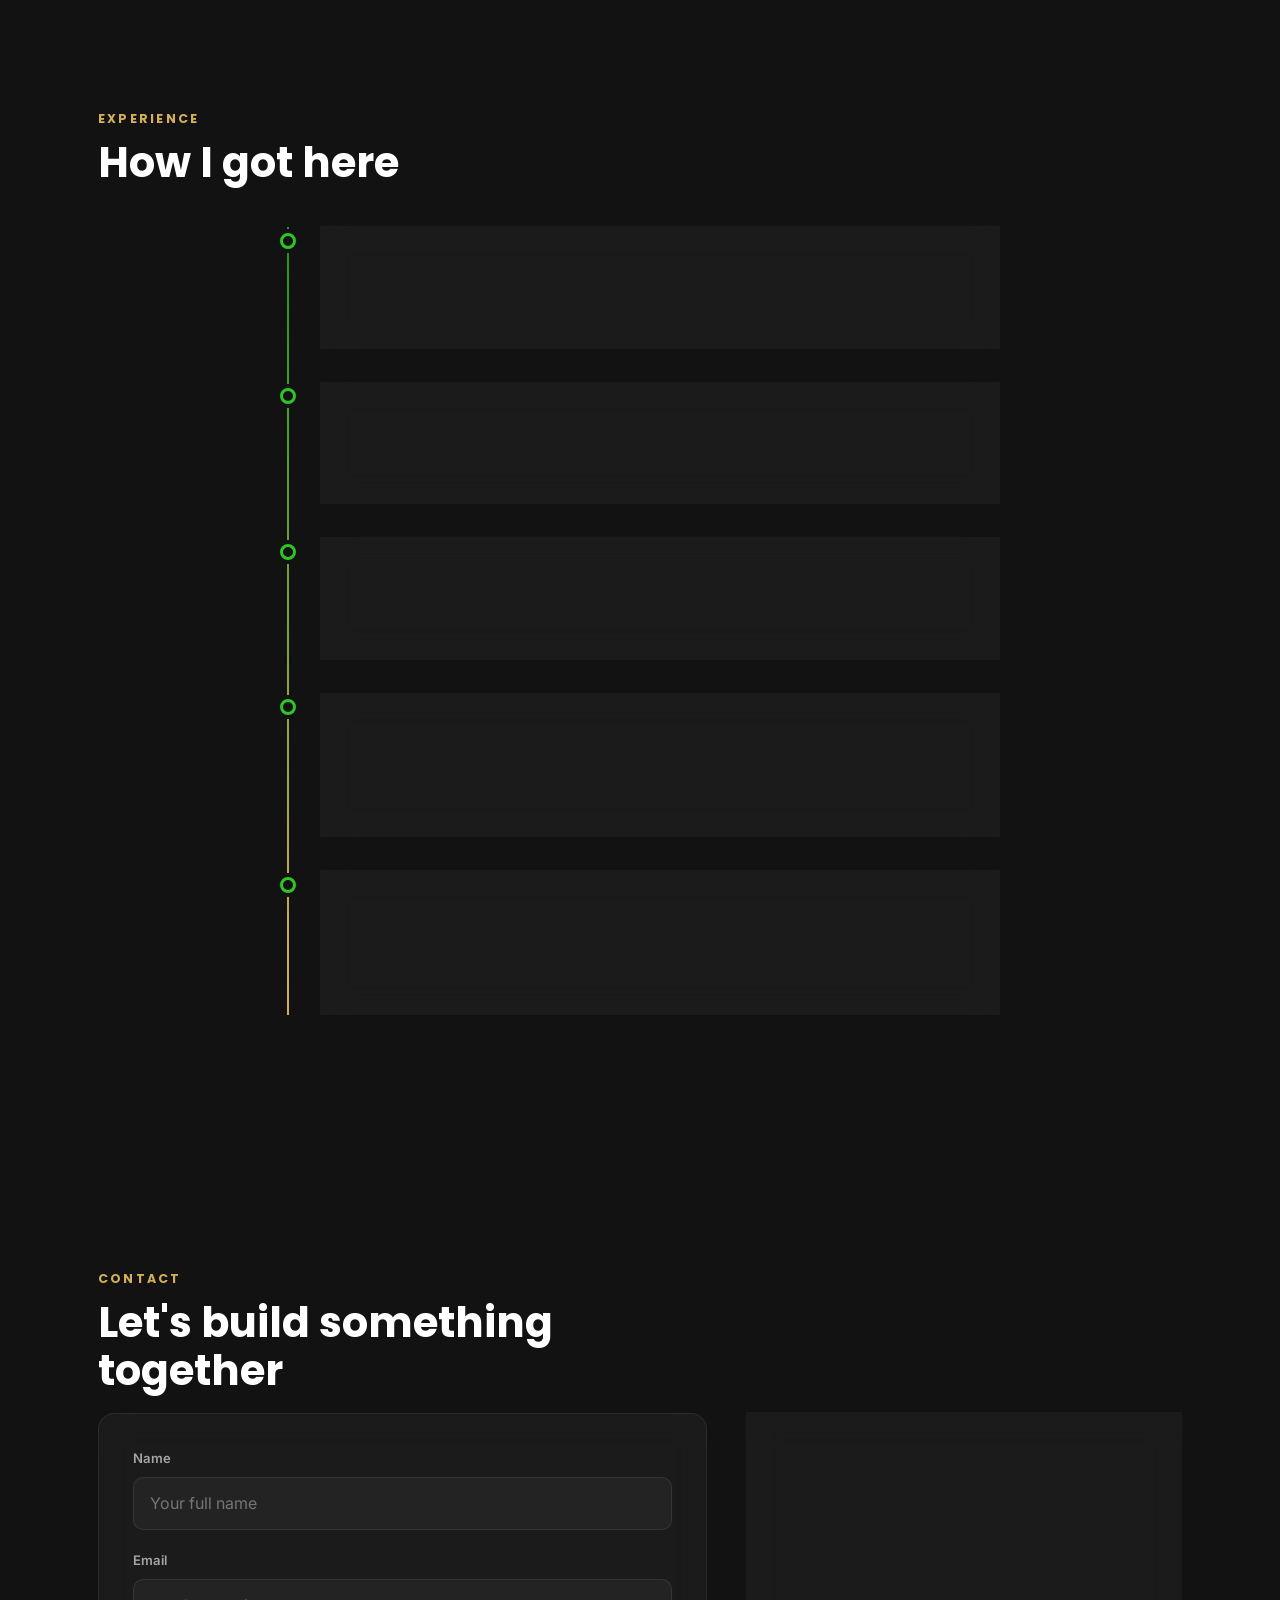
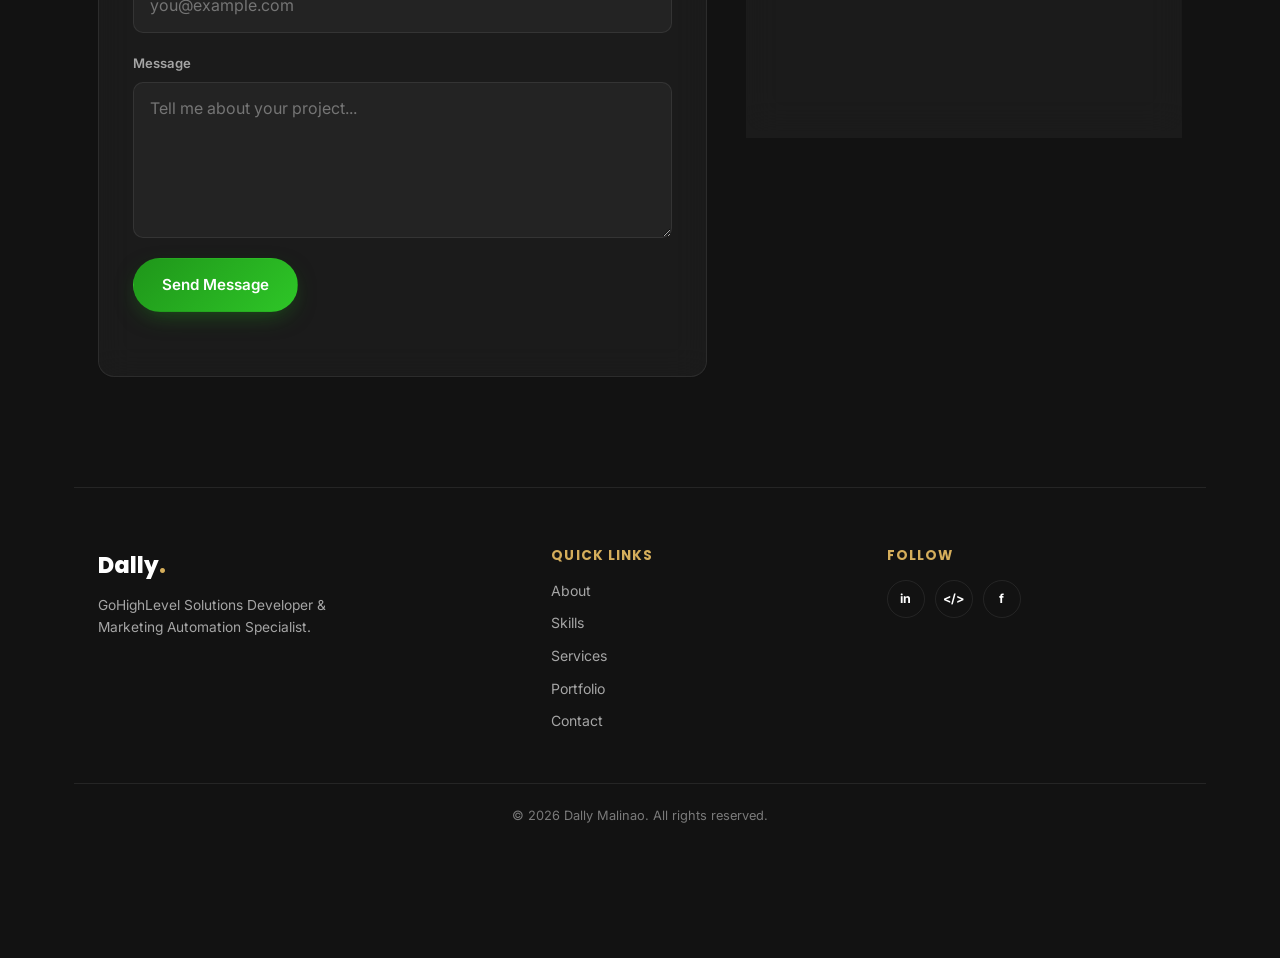
==== commit 6c903275: "Update index.html" ====
--- a/index.html
+++ b/index.html
@@ -425,25 +425,35 @@
     <h2 class="section-title reveal-up">Selected Projects</h2>
 
     <div class="portfolio__filters reveal-up">
-    <button class="filter-btn active"
-            onclick="document.getElementById('portfolio').scrollIntoView({ behavior: 'smooth' })">
-        All
-    </button>
-
-    <button class="filter-btn"
-            onclick="document.getElementById('ghl-projects').scrollIntoView({ behavior: 'smooth' })">
-        GoHighLevel
-    </button>
-
-    <button class="filter-btn"
-            onclick="document.getElementById('social-media-projects').scrollIntoView({ behavior: 'smooth' })">
-        Social Media
-    </button>
-
-      <button class="filter-btn"
-            onclick="document.getElementById('website-projects').scrollIntoView({ behavior: 'smooth' })">
-        Websites
-    </button>
+
+  <button
+    class="section-link-btn active"
+    onclick="document.getElementById('portfolio').scrollIntoView({ behavior: 'smooth' })"
+  >
+    All
+  </button>
+
+  <button
+    class="section-link-btn"
+    onclick="document.getElementById('ghl-projects').scrollIntoView({ behavior: 'smooth' })"
+  >
+    GoHighLevel
+  </button>
+
+  <button
+    class="section-link-btn"
+    onclick="document.getElementById('social-media-projects').scrollIntoView({ behavior: 'smooth' })"
+  >
+    Social Media
+  </button>
+
+  <button
+    class="section-link-btn"
+    onclick="document.getElementById('website-projects').scrollIntoView({ behavior: 'smooth' })"
+  >
+    Websites
+  </button>
+
 </div>
 
     <!-- ============ GOHIGHLEVEL PROJECTS ============ -->
--- a/style.css
+++ b/style.css
@@ -379,65 +379,88 @@
    SERVICES
    ========================================================= */
 
+.services {
+  padding: 100px 0;
+}
+
+.section-description {
+  max-width: 680px;
+  margin-top: 14px;
+  color: var(--text-muted);
+  font-size: 1rem;
+  line-height: 1.7;
+}
+
 .services__grid {
-    display: grid;
-    grid-template-columns: repeat(4, minmax(0, 1fr));
-    gap: 22px;
-    margin-top: 20px;
-    width: 100%;
+  display: grid;
+  grid-template-columns: repeat(4, minmax(0, 1fr));
+  gap: 22px;
+  width: 100%;
+  margin-top: 40px;
 }
 
 .services__grid > .service-card {
-    grid-column: auto !important;
-    grid-row: auto !important;
-    width: auto;
-    min-height: 260px;
+  grid-column: auto !important;
+  grid-row: auto !important;
+  width: auto;
+  min-width: 0;
 }
 
 .service-card {
-    padding: 30px 24px;
-    transition:
-        transform 0.4s var(--ease),
-        border-color 0.4s,
-        box-shadow 0.4s;
+  padding: 30px 24px;
+  min-height: 260px;
+  transition:
+    transform 0.4s var(--ease),
+    border-color 0.4s,
+    box-shadow 0.4s;
 }
 
 .service-card:hover {
-    transform: translateY(-8px);
-    border-color: var(--emerald);
-    box-shadow: 0 20px 40px -20px rgba(31, 150, 26, 0.4);
+  transform: translateY(-8px);
+  border-color: var(--emerald);
+  box-shadow: 0 20px 40px -20px rgba(31, 150, 26, 0.4);
 }
 
 .service-card__icon {
-    font-size: 1.8rem;
-    margin-bottom: 16px;
+  margin-bottom: 16px;
+  font-size: 1.8rem;
+  line-height: 1;
 }
 
 .service-card h3 {
-    font-size: 1.05rem;
-    margin-bottom: 10px;
+  margin-bottom: 10px;
+  font-size: 1.05rem;
+  line-height: 1.15;
 }
 
 .service-card p {
-    color: var(--text-muted);
-    font-size: 0.88rem;
-    margin: 0;
+  margin: 0;
+  color: var(--text-muted);
+  font-size: 0.88rem;
+  line-height: 1.65;
 }
 
 /* Tablet */
 @media (max-width: 1000px) {
-    .services__grid {
-        grid-template-columns: repeat(2, minmax(0, 1fr));
-    }
+  .services__grid {
+    grid-template-columns: repeat(2, minmax(0, 1fr));
+  }
 }
 
 /* Mobile */
 @media (max-width: 600px) {
-    .services__grid {
-        grid-template-columns: 1fr;
-    }
-}
-
+  .services {
+    padding: 70px 0;
+  }
+
+  .services__grid {
+    grid-template-columns: 1fr;
+  }
+
+  .service-card {
+    min-height: auto;
+  }
+}
 /* ==========================================================================
    PORTFOLIO
    ========================================================================== */
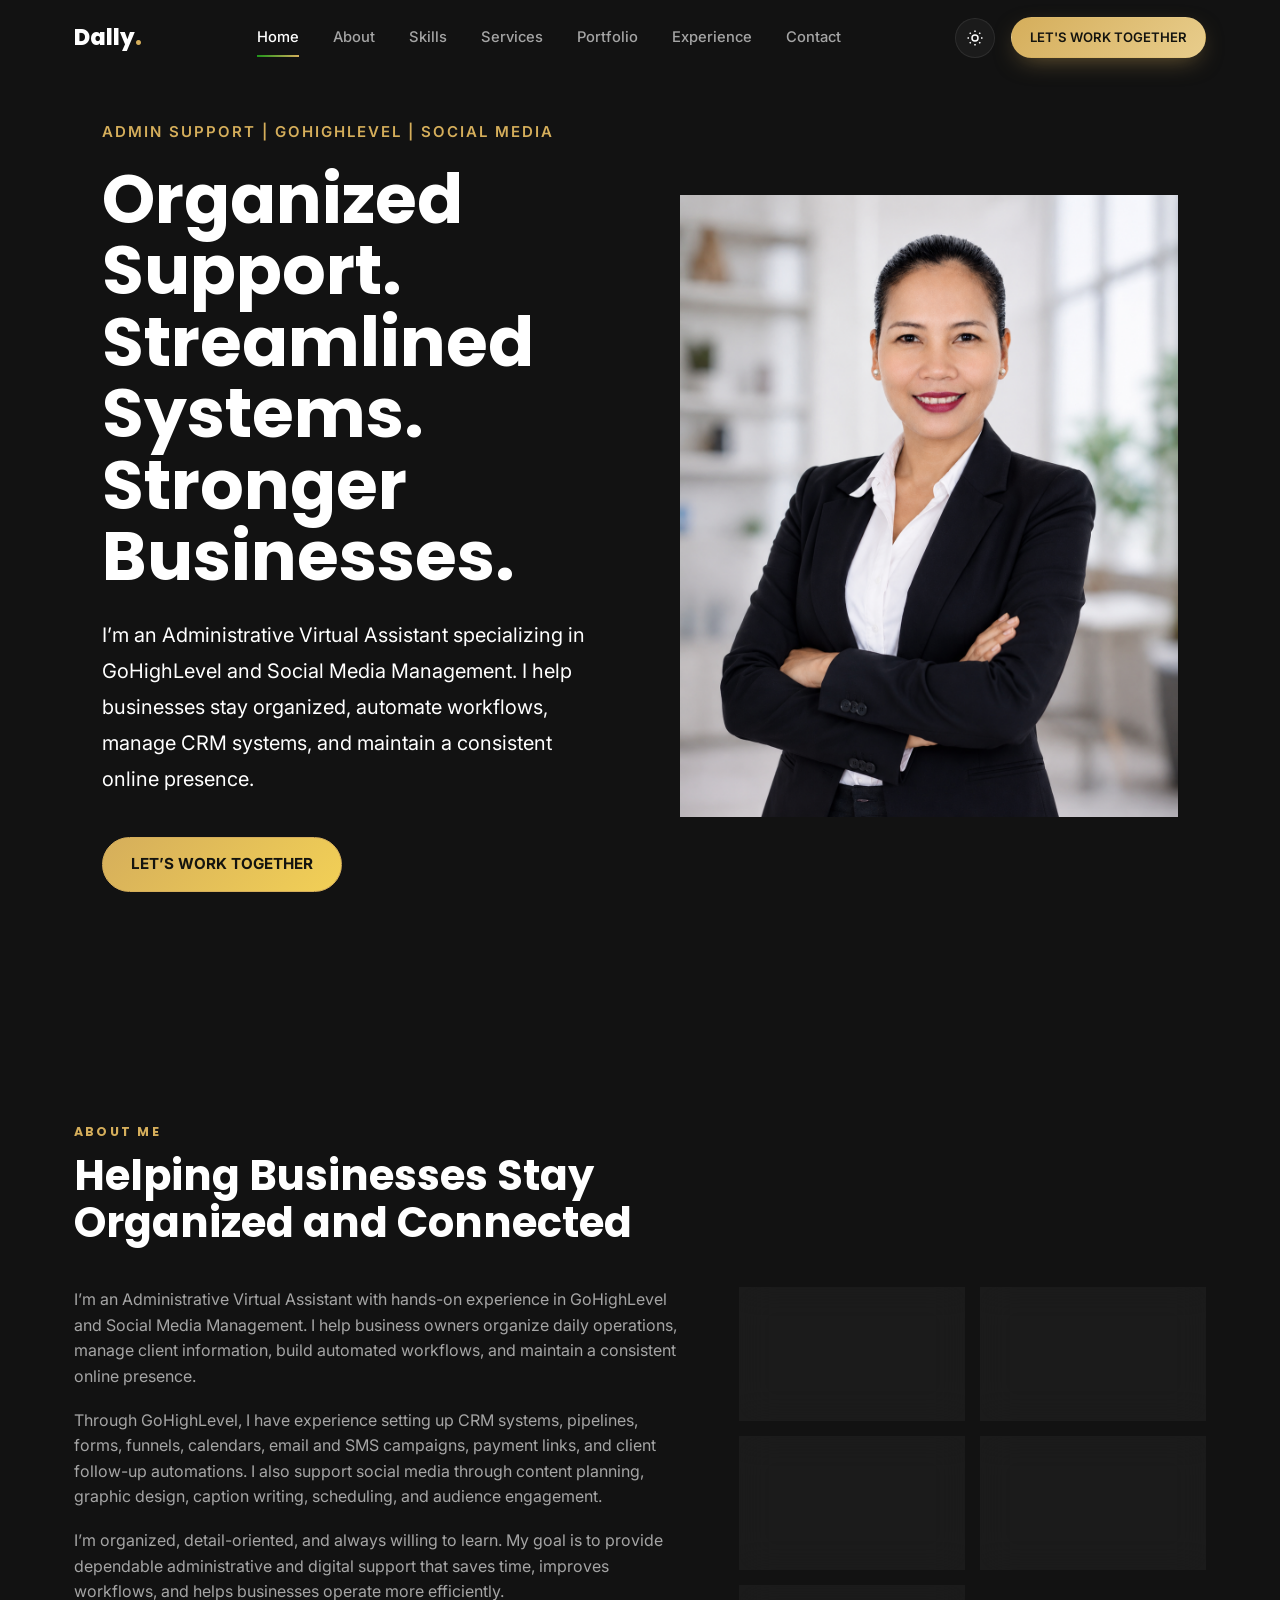
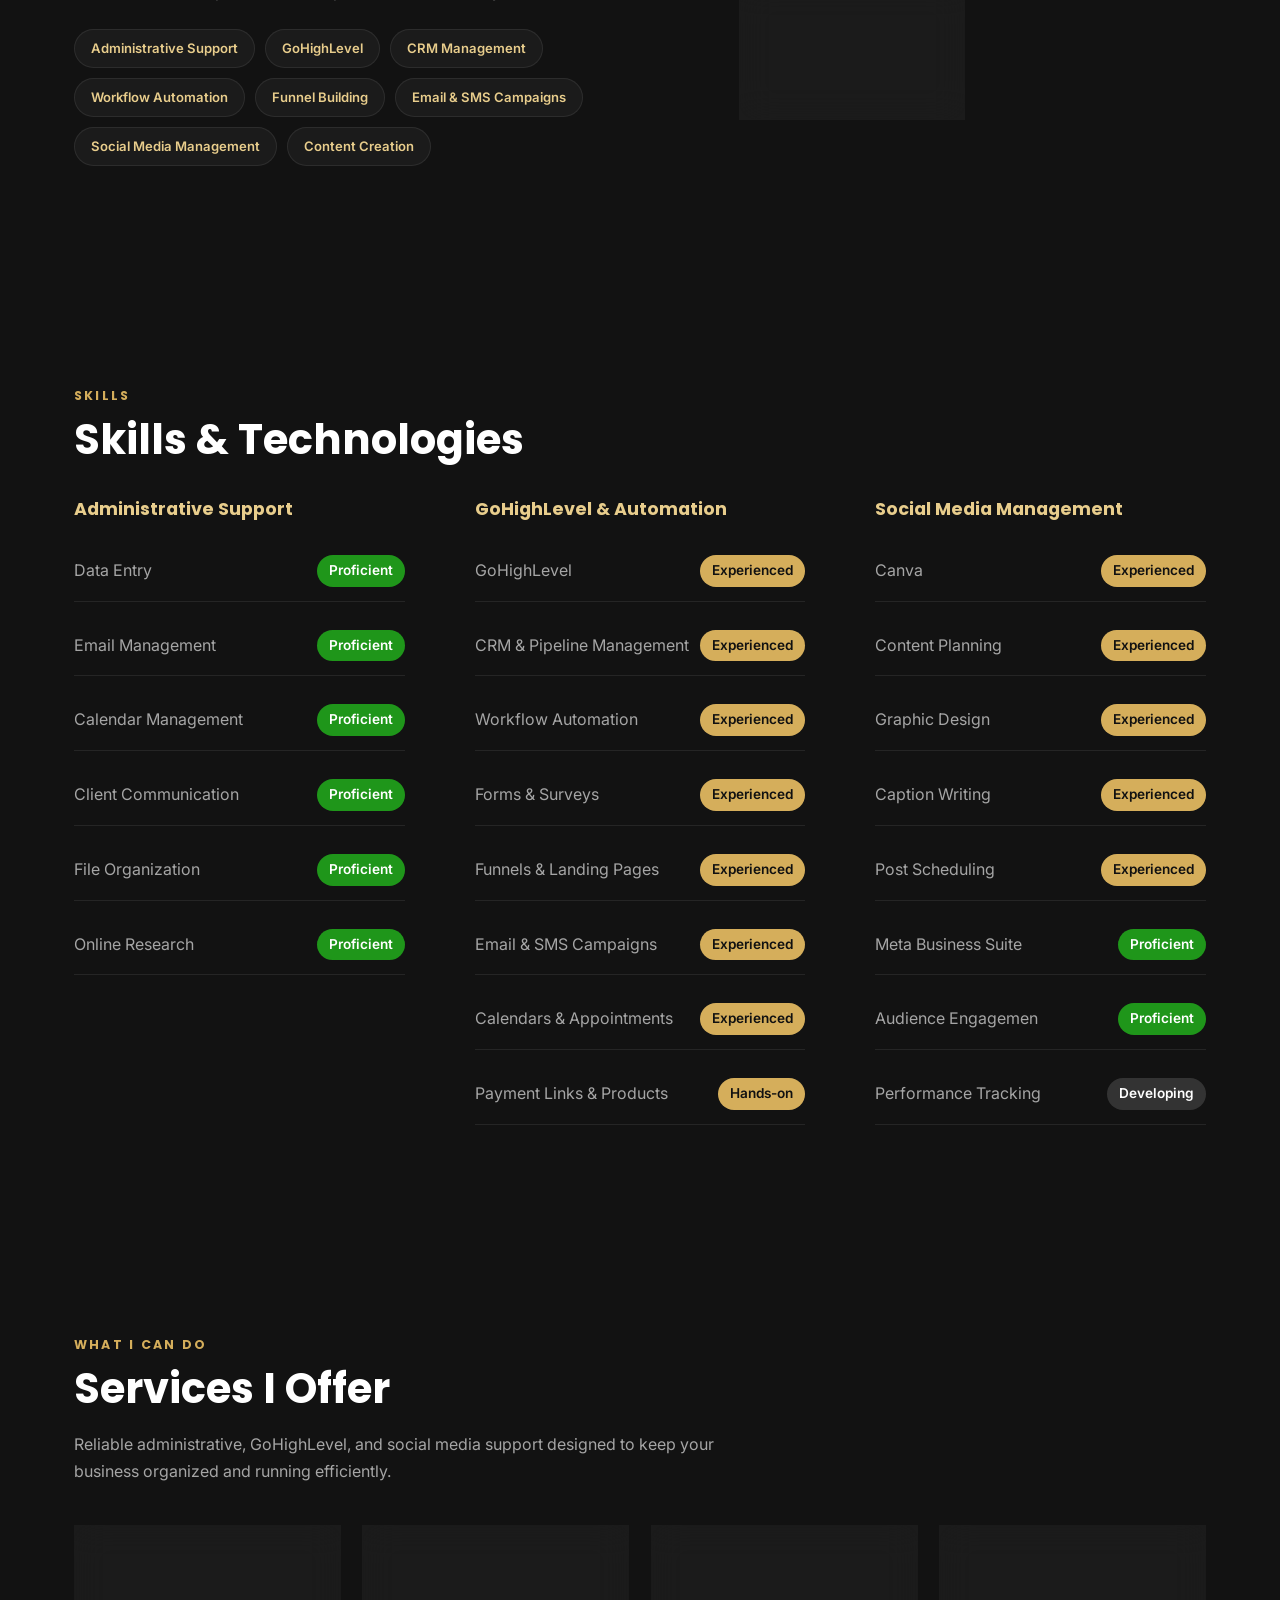
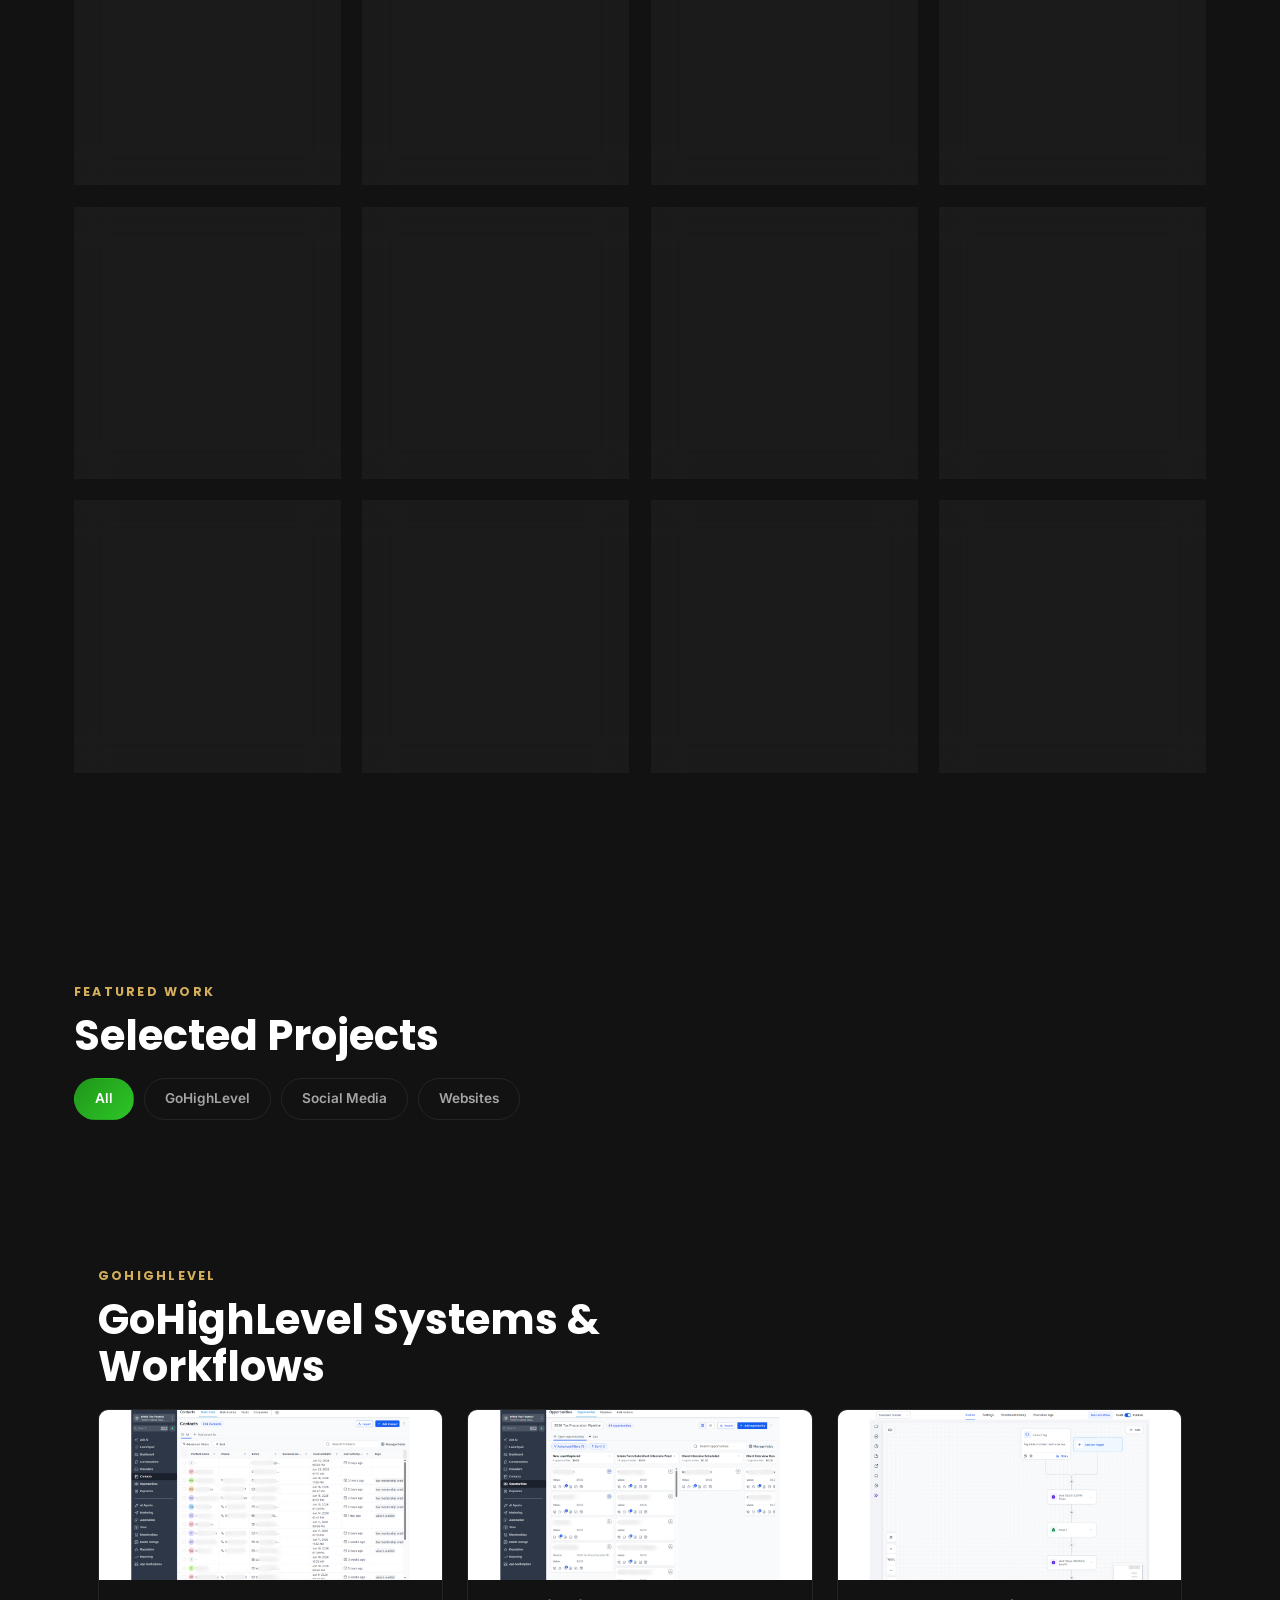
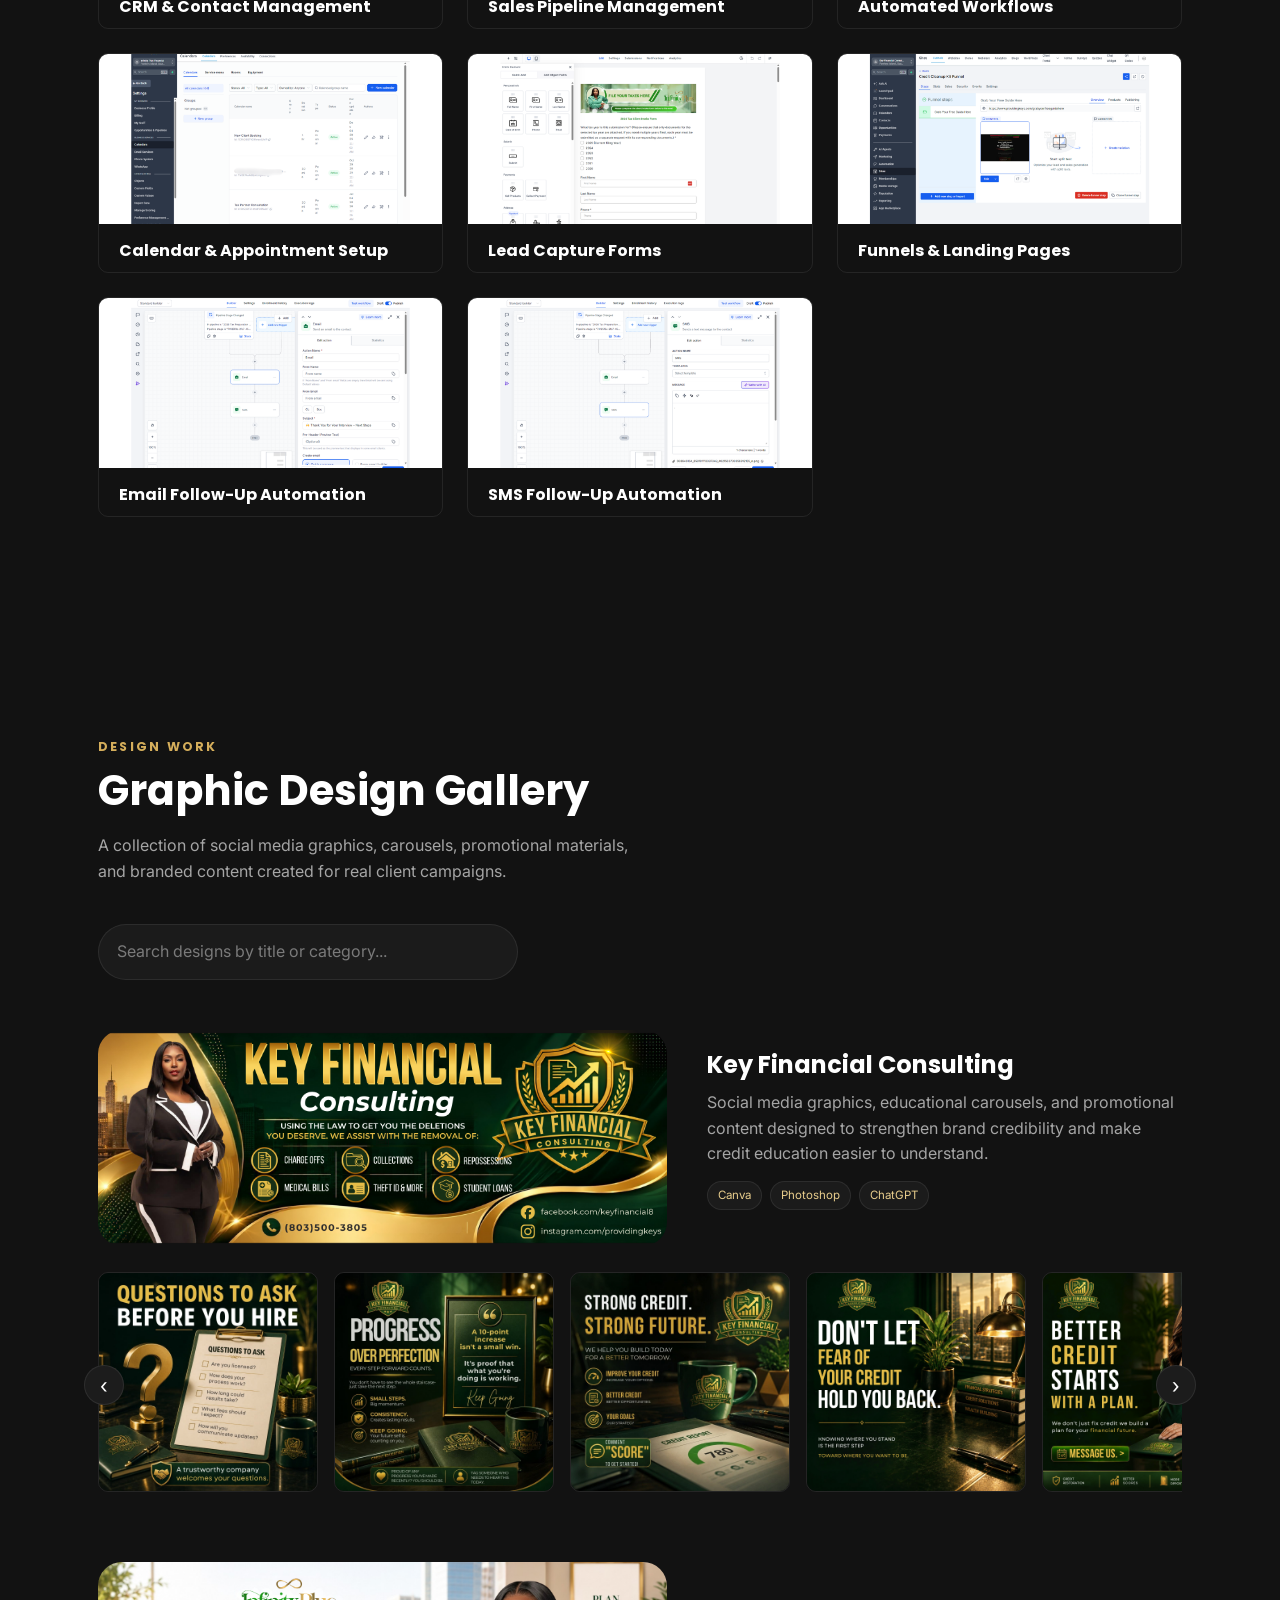
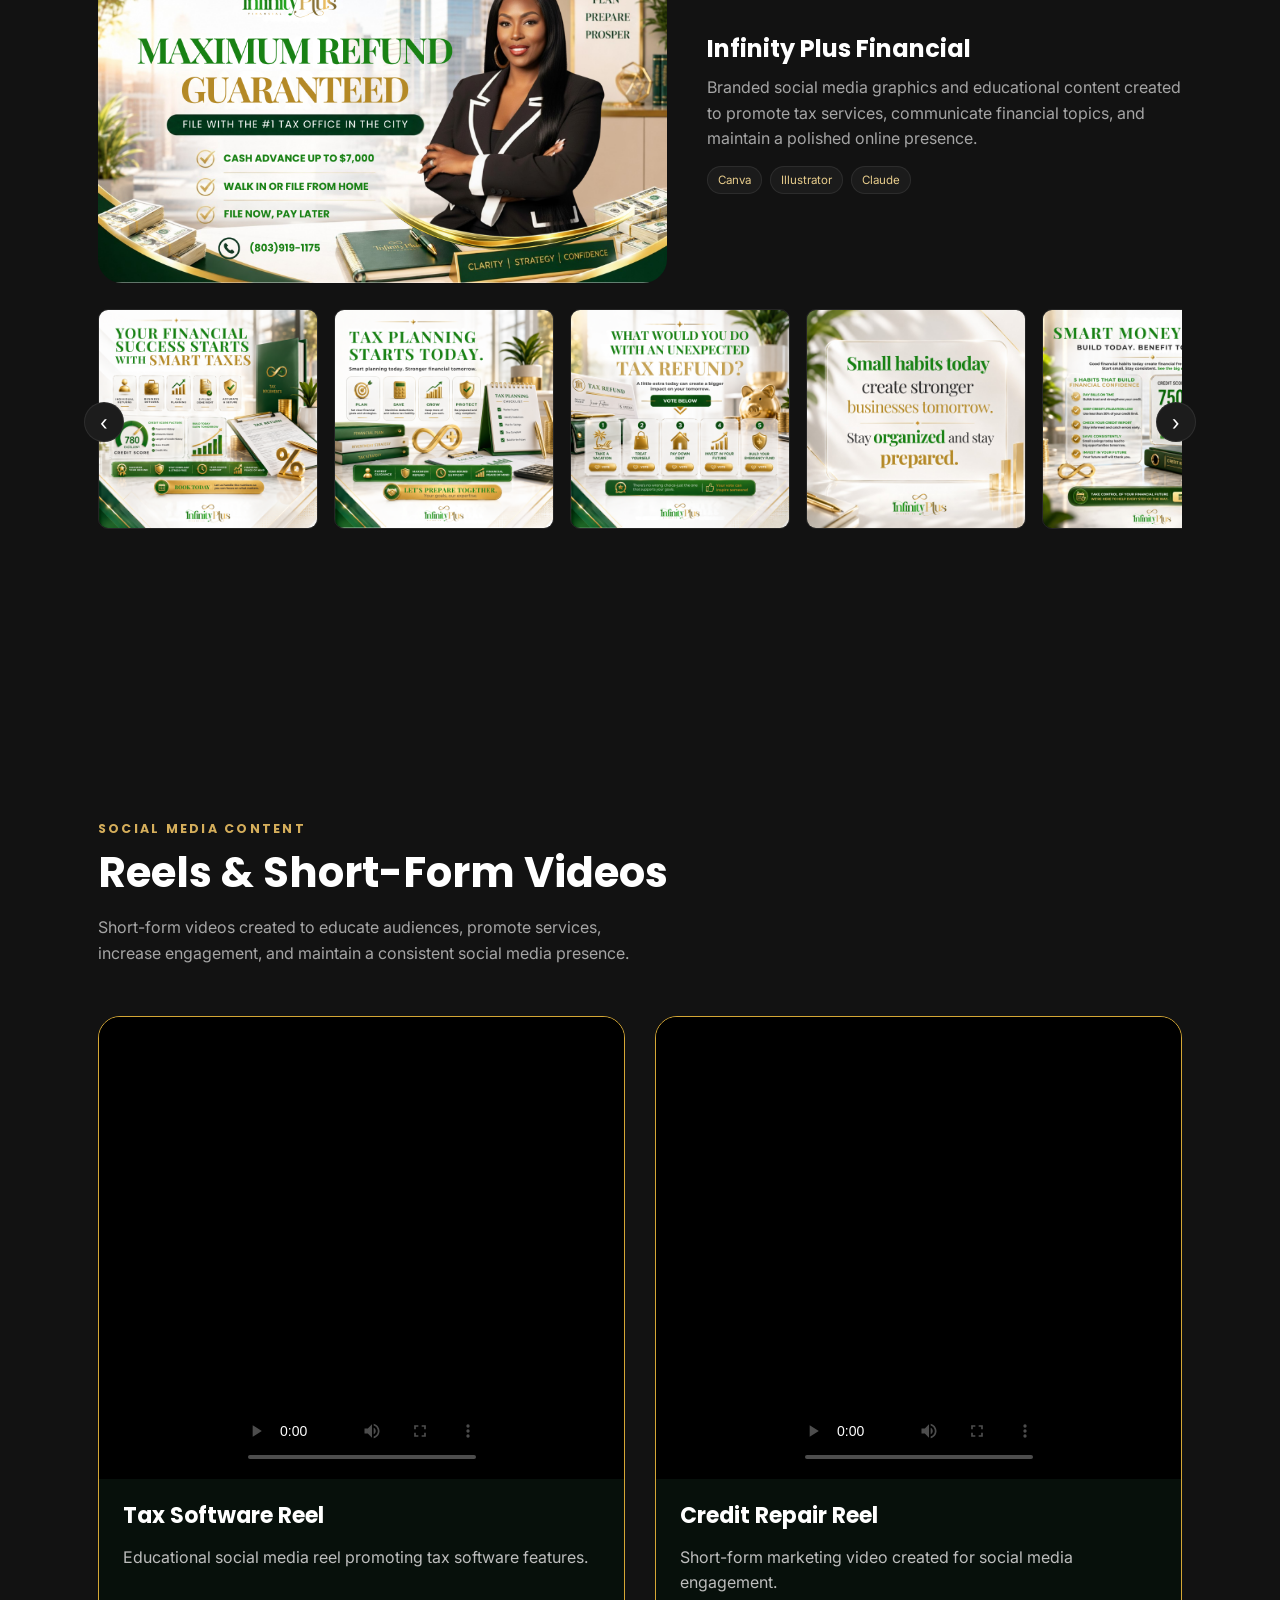
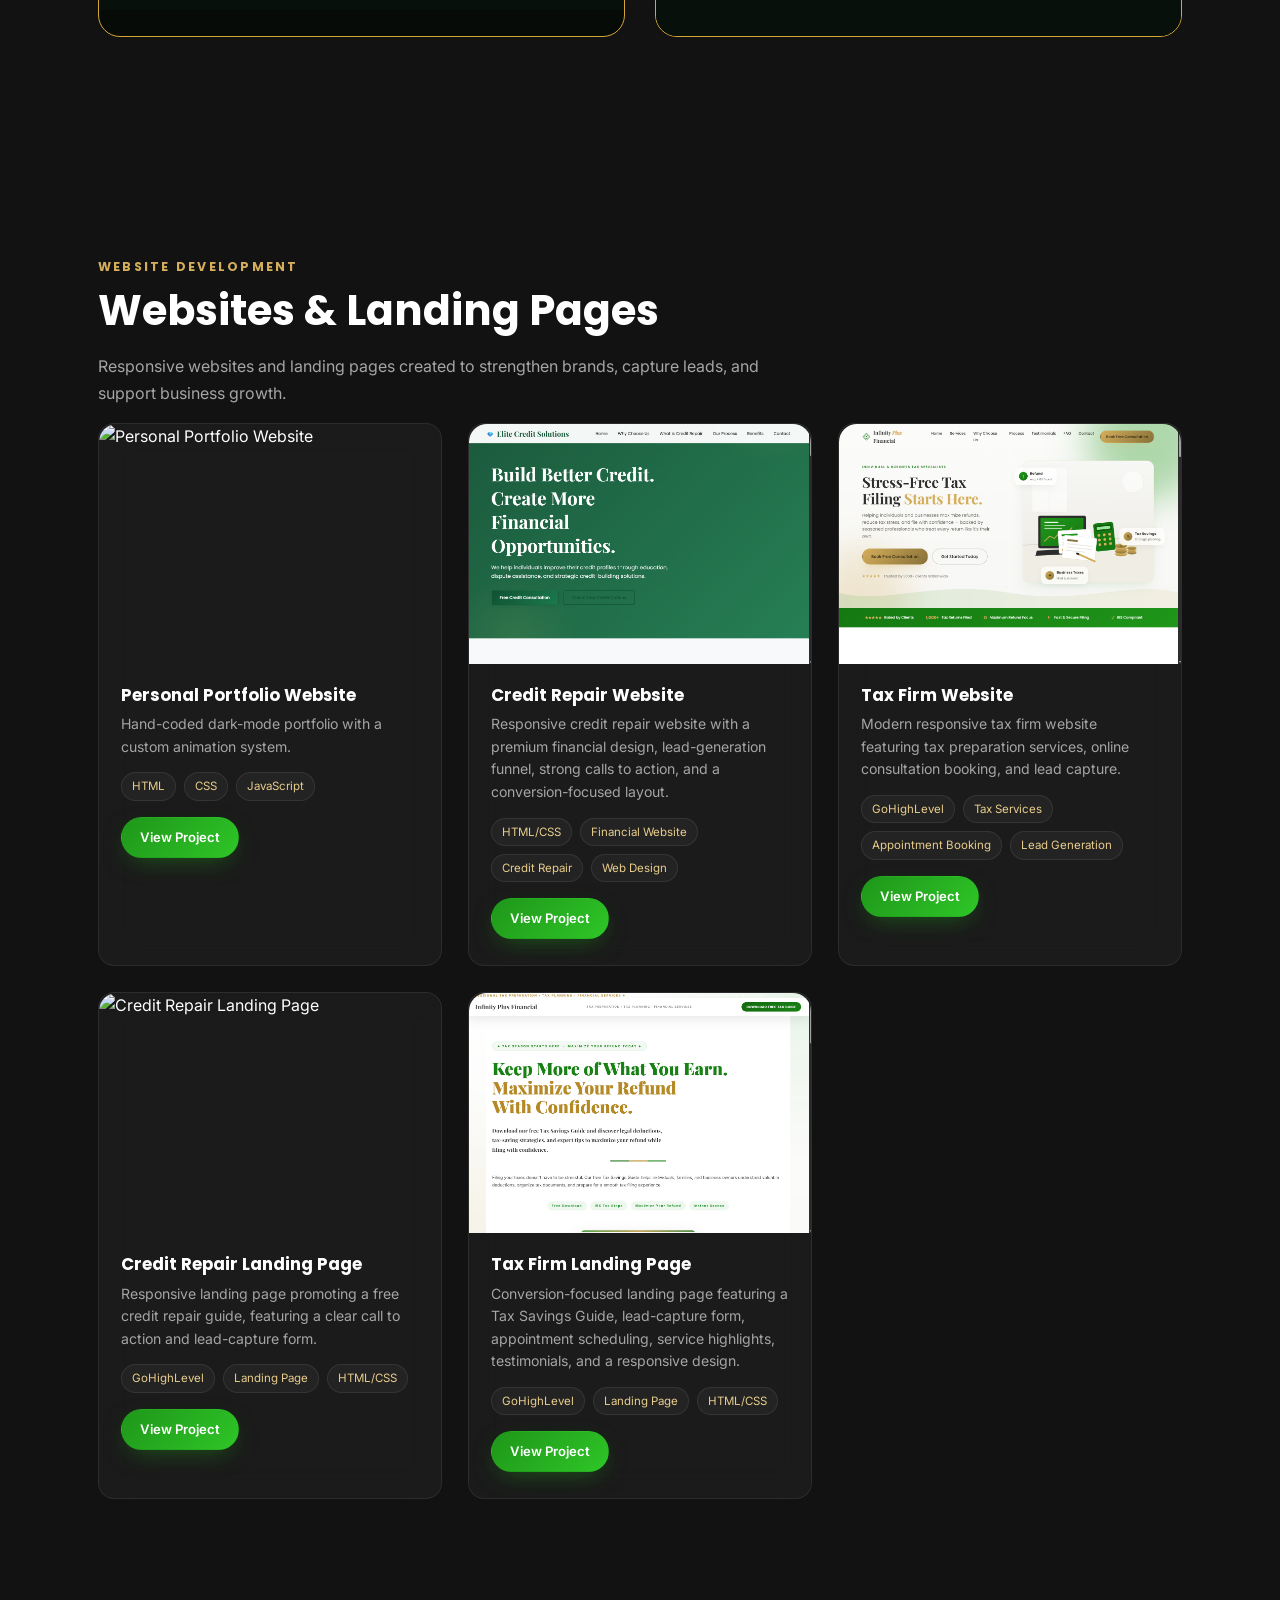
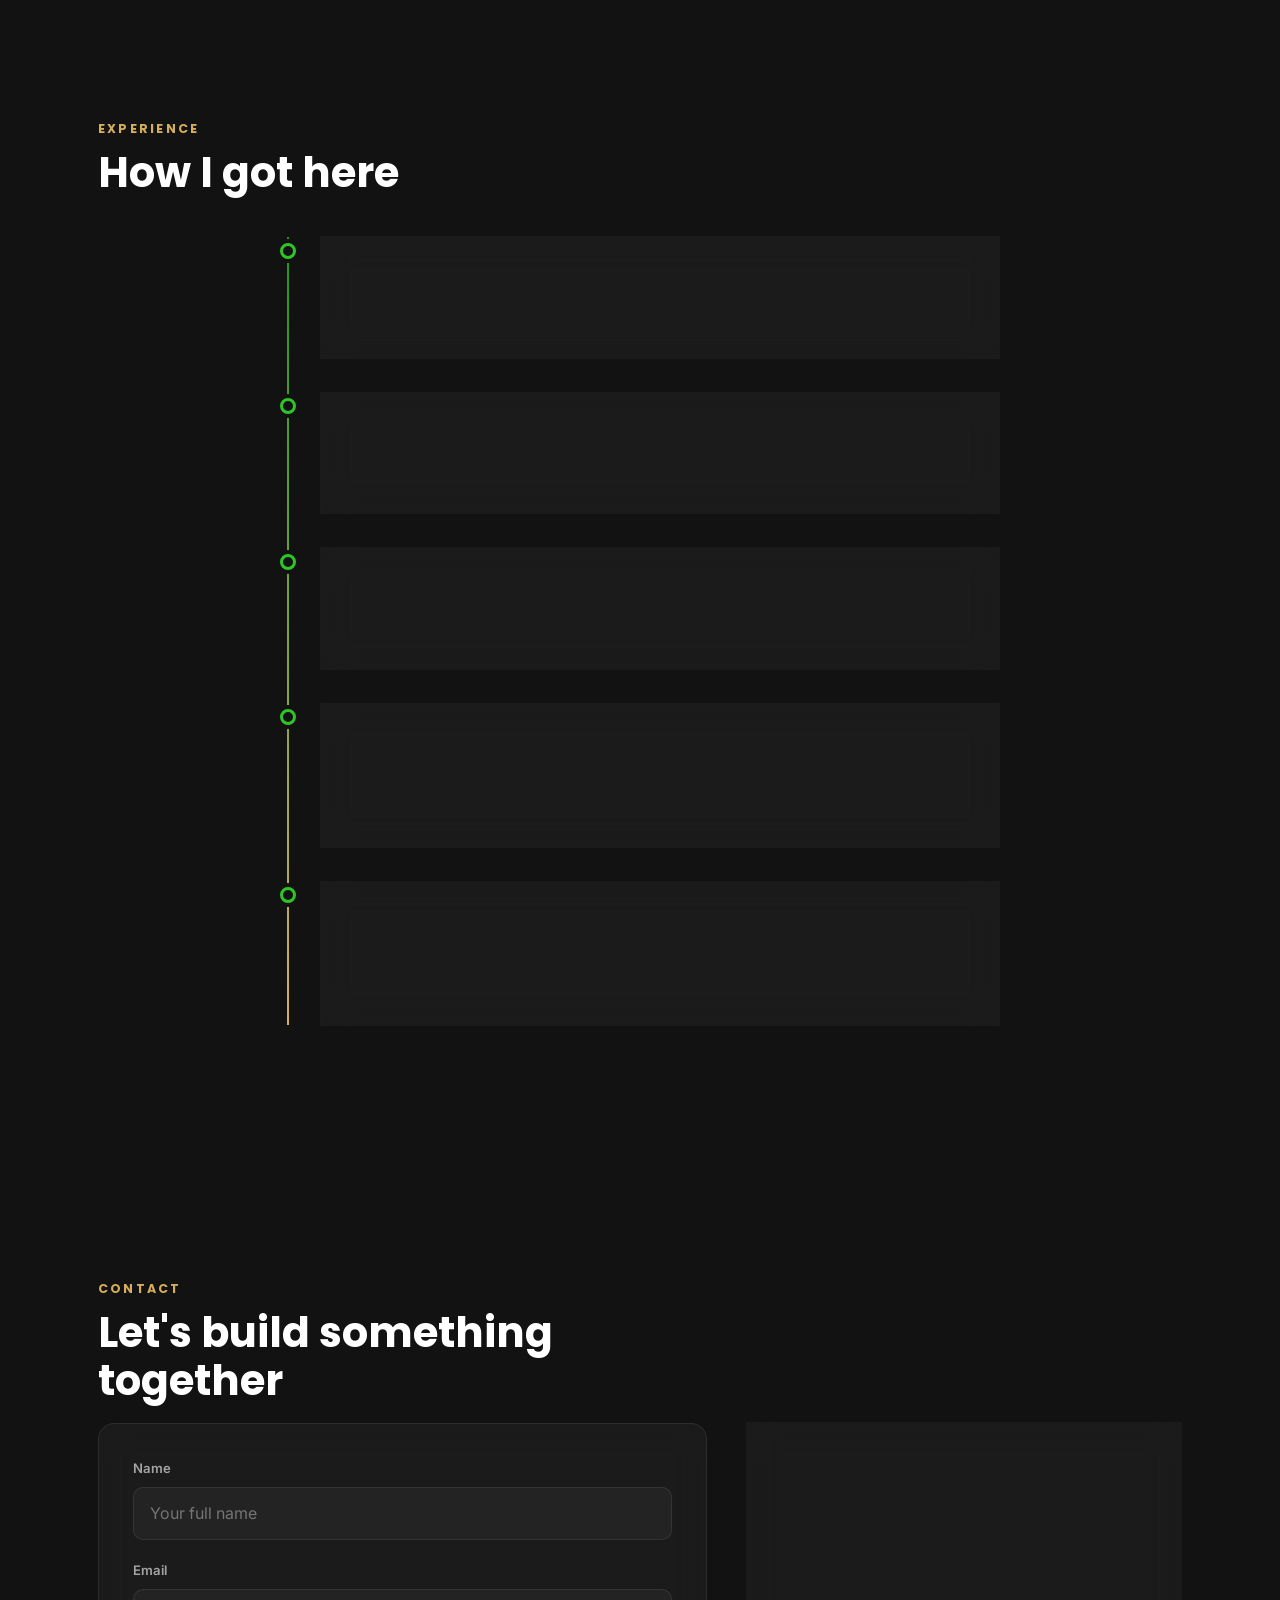
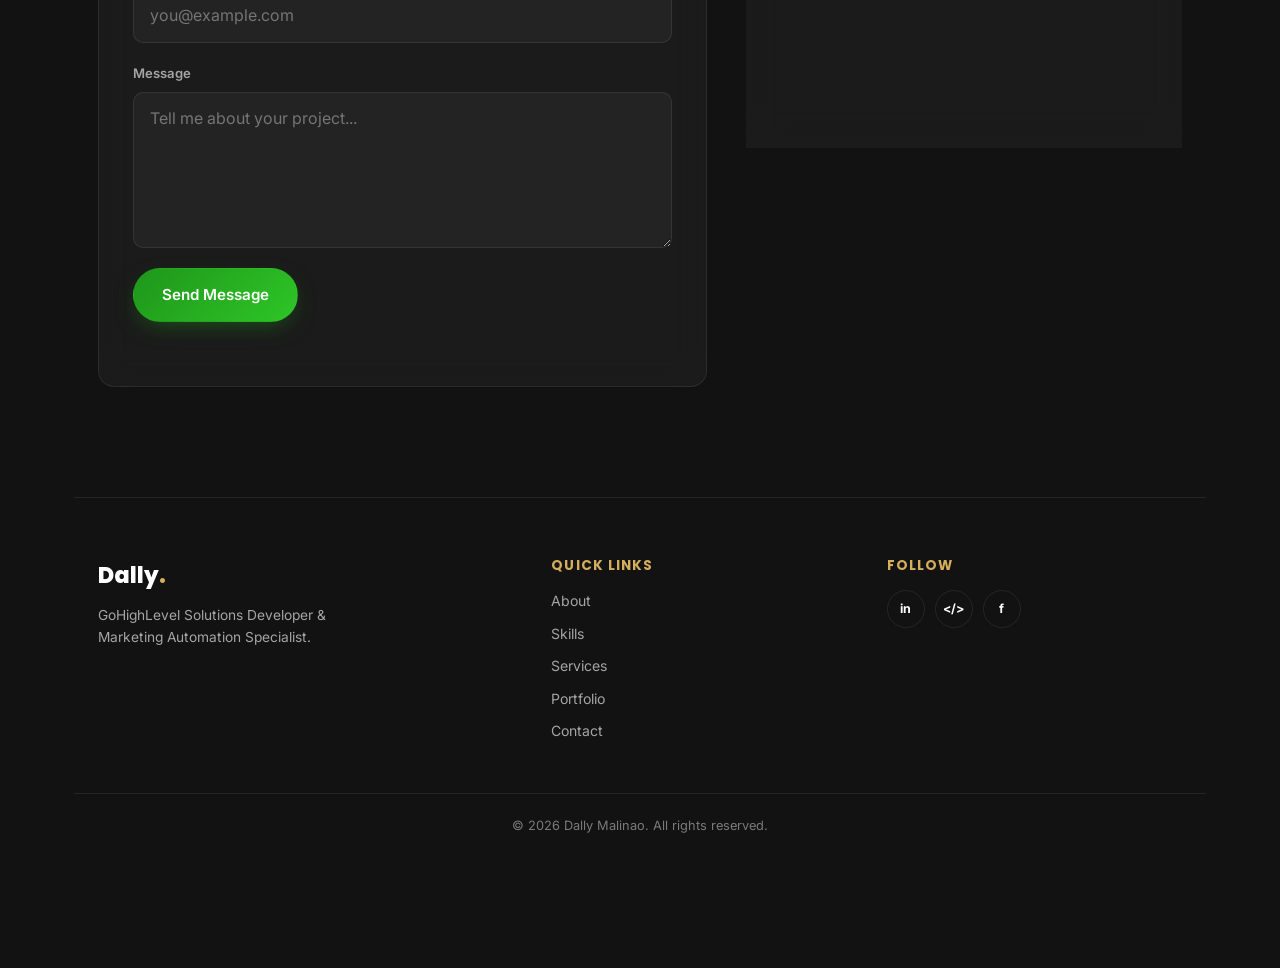
==== commit f564a8c0: "Update index.html" ====
--- a/index.html
+++ b/index.html
@@ -970,11 +970,11 @@
           <a href="https://facebook.com" class="contact-link" target="_blank" rel="noopener">
             <span class="contact-link__icon">f</span> Facebook
           </a>
-          <a href="Digital Marketing Virtual Assistant.pdf" target="_blank" class="resume-btn">
+          <a href="Administrative Assistant Virtual Assistant.pdf" target="_blank" class="resume-btn">
     View Resume
 </a>
 
-<a href="Digital Marketing Virtual Assistant.pdf" download class="resume-btn">
+<a href="Administrative Assistant Virtual Assistant.pdf" download class="resume-btn">
     Download Resume
 </a>
         </div>
--- a/style.css
+++ b/style.css
@@ -464,15 +464,40 @@
 /* ==========================================================================
    PORTFOLIO
    ========================================================================== */
-.portfolio__filters{ display:flex; gap:10px; flex-wrap:wrap; margin-bottom: 36px; }
-.filter-btn{
-  padding: 9px 20px; border-radius: 999px; border: 1px solid var(--border-glass);
-  background: transparent; color: var(--text-muted); font-size: .85rem; font-weight:600;
-  transition: all .3s var(--ease);
-}
-.filter-btn:hover{ color: var(--white); }
-.filter-btn.active{ background: linear-gradient(135deg, var(--emerald), var(--emerald-light)); color:#fff; border-color: transparent; }
-
+.portfolio__filters {
+  display: flex;
+  flex-wrap: wrap;
+  gap: 10px;
+  margin-bottom: 36px;
+}
+
+.section-link-btn {
+  padding: 9px 20px;
+  border: 1px solid var(--border-glass);
+  border-radius: 999px;
+  background: transparent;
+  color: var(--text-muted);
+  font-family: inherit;
+  font-size: 0.85rem;
+  font-weight: 600;
+  cursor: pointer;
+  transition: all 0.3s var(--ease);
+}
+
+.section-link-btn:hover {
+  color: var(--white);
+  border-color: var(--emerald);
+}
+
+.section-link-btn.active {
+  background: linear-gradient(
+    135deg,
+    var(--emerald),
+    var(--emerald-light)
+  );
+  color: #fff;
+  border-color: transparent;
+}
 .portfolio__grid{ display:grid; grid-template-columns: repeat(3, 1fr); gap: 26px; }
 .project-card{ overflow:hidden; transition: transform .4s var(--ease), box-shadow .4s; }
 .project-card:hover{ transform: translateY(-8px); box-shadow: 0 24px 50px -24px rgba(0,0,0,.6); }
